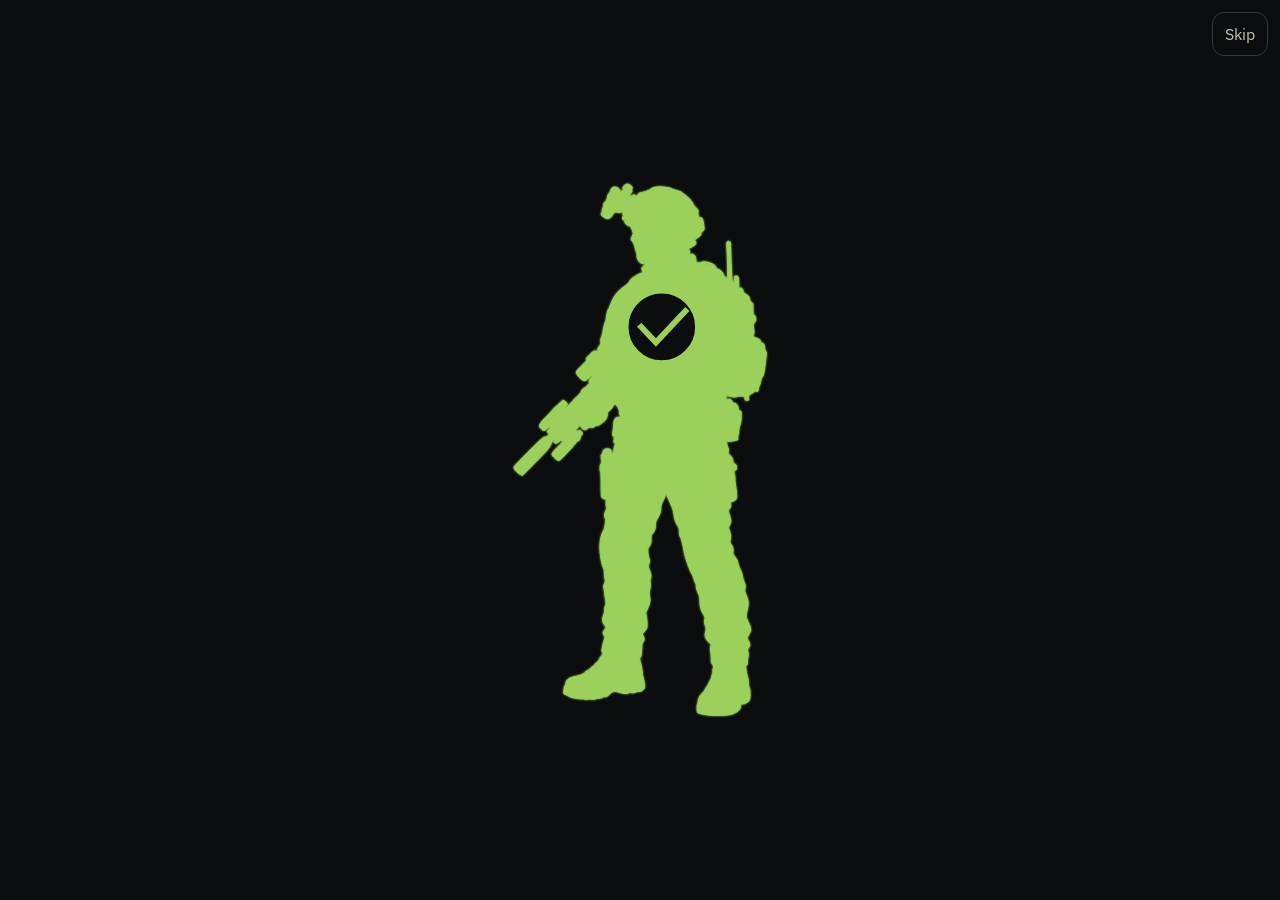
==== index.html @ 4399df17 "Remove AvantLink verification script" ====
<!doctype html>
<html lang="en">
  <head>
    <meta charset="UTF-8" />
    <meta name="viewport" content="width=device-width, initial-scale=1.0" />
    <meta name="theme-color" content="#171A1C" />
    <script>
      (function () {
        var theme = 'dark';
        try {
          var saved = localStorage.getItem('kitcheck-theme');
          if (saved === 'light' || saved === 'dark' || saved === 'system') theme = saved;
        } catch (e) {}
        var resolved = theme === 'system'
          ? (window.matchMedia('(prefers-color-scheme: light)').matches ? 'light' : 'dark')
          : theme;
        document.documentElement.dataset.theme = theme;
        document.documentElement.dataset.resolved = resolved;
        var meta = document.querySelector('meta[name="theme-color"]');
        if (meta) meta.setAttribute('content', resolved === 'light' ? '#F4F2EE' : '#171A1C');
      })();
    </script>
    <meta name="description" content="Build a real-life loadout and see what you own versus what you still need." />
    <link rel="manifest" href="./manifest.webmanifest" />
    <link rel="icon" href="./icons/icon-192.png" type="image/png" />
    <title>KitCheck Tactical</title>
    <script type="module" crossorigin src="./assets/index-BeKlOGf5.js"></script>
    <link rel="modulepreload" crossorigin href="./assets/rolldown-runtime-4tVxZq34.js">
    <link rel="modulepreload" crossorigin href="./assets/catalog-CQeKCEIz.js">
    <link rel="stylesheet" crossorigin href="./assets/index-BgZsZFSg.css">
  <script id="vite-plugin-pwa:inline-sw">if('serviceWorker' in navigator) {window.addEventListener('load', () => {navigator.serviceWorker.register('./sw.js', { scope: './' })})}</script>
  </head>
  <body>
    <div id="app"></div>
  </body>
</html>
---- assets/index-BgZsZFSg.css ----
@font-face{font-family:IBM Plex Sans;font-style:normal;font-display:swap;font-weight:400;src:url(./ibm-plex-sans-cyrillic-ext-400-normal-g30qAdWV.woff2)format("woff2"),url(./ibm-plex-sans-cyrillic-ext-400-normal-Dsrv2Tcn.woff)format("woff");unicode-range:U+460-52F,U+1C80-1C8A,U+20B4,U+2DE0-2DFF,U+A640-A69F,U+FE2E-FE2F}@font-face{font-family:IBM Plex Sans;font-style:normal;font-display:swap;font-weight:400;src:url(./ibm-plex-sans-cyrillic-400-normal-DZqxrq2p.woff2)format("woff2"),url(./ibm-plex-sans-cyrillic-400-normal-BTotfTJu.woff)format("woff");unicode-range:U+301,U+400-45F,U+490-491,U+4B0-4B1,U+2116}@font-face{font-family:IBM Plex Sans;font-style:normal;font-display:swap;font-weight:400;src:url(./ibm-plex-sans-greek-400-normal-_efipK4i.woff2)format("woff2"),url(./ibm-plex-sans-greek-400-normal-D9ESIMu3.woff)format("woff");unicode-range:U+370-377,U+37A-37F,U+384-38A,U+38C,U+38E-3A1,U+3A3-3FF}@font-face{font-family:IBM Plex Sans;font-style:normal;font-display:swap;font-weight:400;src:url(./ibm-plex-sans-vietnamese-400-normal-DG4YqDda.woff2)format("woff2"),url(./ibm-plex-sans-vietnamese-400-normal-fK1oJ5dG.woff)format("woff");unicode-range:U+102-103,U+110-111,U+128-129,U+168-169,U+1A0-1A1,U+1AF-1B0,U+300-301,U+303-304,U+308-309,U+323,U+329,U+1EA0-1EF9,U+20AB}@font-face{font-family:IBM Plex Sans;font-style:normal;font-display:swap;font-weight:400;src:url(./ibm-plex-sans-latin-ext-400-normal-C5H60-Va.woff2)format("woff2"),url(./ibm-plex-sans-latin-ext-400-normal-RBey6euL.woff)format("woff");unicode-range:U+100-2BA,U+2BD-2C5,U+2C7-2CC,U+2CE-2D7,U+2DD-2FF,U+304,U+308,U+329,U+1D00-1DBF,U+1E00-1E9F,U+1EF2-1EFF,U+2020,U+20A0-20AB,U+20AD-20C0,U+2113,U+2C60-2C7F,U+A720-A7FF}@font-face{font-family:IBM Plex Sans;font-style:normal;font-display:swap;font-weight:400;src:url(./ibm-plex-sans-latin-400-normal-CDDApCn2.woff2)format("woff2"),url(./ibm-plex-sans-latin-400-normal-CYLoc0-x.woff)format("woff");unicode-range:U+??,U+131,U+152-153,U+2BB-2BC,U+2C6,U+2DA,U+2DC,U+304,U+308,U+329,U+2000-206F,U+20AC,U+2122,U+2191,U+2193,U+2212,U+2215,U+FEFF,U+FFFD}@font-face{font-family:IBM Plex Sans;font-style:normal;font-display:swap;font-weight:600;src:url(./ibm-plex-sans-cyrillic-ext-600-normal-DUMzJB7m.woff2)format("woff2"),url(./ibm-plex-sans-cyrillic-ext-600-normal-Bz0x94Yp.woff)format("woff");unicode-range:U+460-52F,U+1C80-1C8A,U+20B4,U+2DE0-2DFF,U+A640-A69F,U+FE2E-FE2F}@font-face{font-family:IBM Plex Sans;font-style:normal;font-display:swap;font-weight:600;src:url(./ibm-plex-sans-cyrillic-600-normal-71GNu3SW.woff2)format("woff2"),url(./ibm-plex-sans-cyrillic-600-normal-BGq0mW3O.woff)format("woff");unicode-range:U+301,U+400-45F,U+490-491,U+4B0-4B1,U+2116}@font-face{font-family:IBM Plex Sans;font-style:normal;font-display:swap;font-weight:600;src:url(./ibm-plex-sans-greek-600-normal-DzTrcv_p.woff2)format("woff2"),url(./ibm-plex-sans-greek-600-normal-D-CqTdkO.woff)format("woff");unicode-range:U+370-377,U+37A-37F,U+384-38A,U+38C,U+38E-3A1,U+3A3-3FF}@font-face{font-family:IBM Plex Sans;font-style:normal;font-display:swap;font-weight:600;src:url(./ibm-plex-sans-vietnamese-600-normal-DpPYBSTl.woff2)format("woff2"),url(./ibm-plex-sans-vietnamese-600-normal-DgdngZtN.woff)format("woff");unicode-range:U+102-103,U+110-111,U+128-129,U+168-169,U+1A0-1A1,U+1AF-1B0,U+300-301,U+303-304,U+308-309,U+323,U+329,U+1EA0-1EF9,U+20AB}@font-face{font-family:IBM Plex Sans;font-style:normal;font-display:swap;font-weight:600;src:url(./ibm-plex-sans-latin-ext-600-normal-DOrvGEcy.woff2)format("woff2"),url(./ibm-plex-sans-latin-ext-600-normal-DIrixKbi.woff)format("woff");unicode-range:U+100-2BA,U+2BD-2C5,U+2C7-2CC,U+2CE-2D7,U+2DD-2FF,U+304,U+308,U+329,U+1D00-1DBF,U+1E00-1E9F,U+1EF2-1EFF,U+2020,U+20A0-20AB,U+20AD-20C0,U+2113,U+2C60-2C7F,U+A720-A7FF}@font-face{font-family:IBM Plex Sans;font-style:normal;font-display:swap;font-weight:600;src:url(./ibm-plex-sans-latin-600-normal-CuJfVYMP.woff2)format("woff2"),url(./ibm-plex-sans-latin-600-normal-Cu4Hd6ag.woff)format("woff");unicode-range:U+??,U+131,U+152-153,U+2BB-2BC,U+2C6,U+2DA,U+2DC,U+304,U+308,U+329,U+2000-206F,U+20AC,U+2122,U+2191,U+2193,U+2212,U+2215,U+FEFF,U+FFFD}@font-face{font-family:Barlow Condensed;font-style:normal;font-display:swap;font-weight:500;src:url(./barlow-condensed-vietnamese-500-normal-DjeaNLFD.woff2)format("woff2"),url(./barlow-condensed-vietnamese-500-normal-CsrJDWc5.woff)format("woff");unicode-range:U+102-103,U+110-111,U+128-129,U+168-169,U+1A0-1A1,U+1AF-1B0,U+300-301,U+303-304,U+308-309,U+323,U+329,U+1EA0-1EF9,U+20AB}@font-face{font-family:Barlow Condensed;font-style:normal;font-display:swap;font-weight:500;src:url(./barlow-condensed-latin-ext-500-normal-yA5ONLQ9.woff2)format("woff2"),url(./barlow-condensed-latin-ext-500-normal-B1RE8WP7.woff)format("woff");unicode-range:U+100-2BA,U+2BD-2C5,U+2C7-2CC,U+2CE-2D7,U+2DD-2FF,U+304,U+308,U+329,U+1D00-1DBF,U+1E00-1E9F,U+1EF2-1EFF,U+2020,U+20A0-20AB,U+20AD-20C0,U+2113,U+2C60-2C7F,U+A720-A7FF}@font-face{font-family:Barlow Condensed;font-style:normal;font-display:swap;font-weight:500;src:url(./barlow-condensed-latin-500-normal-BgYH2mbd.woff2)format("woff2"),url(./barlow-condensed-latin-500-normal-HIEiP5Ov.woff)format("woff");unicode-range:U+??,U+131,U+152-153,U+2BB-2BC,U+2C6,U+2DA,U+2DC,U+304,U+308,U+329,U+2000-206F,U+20AC,U+2122,U+2191,U+2193,U+2212,U+2215,U+FEFF,U+FFFD}@font-face{font-family:Barlow Condensed;font-style:normal;font-display:swap;font-weight:600;src:url(./barlow-condensed-vietnamese-600-normal-A5AYRdjN.woff2)format("woff2"),url(./barlow-condensed-vietnamese-600-normal-CNlPk46_.woff)format("woff");unicode-range:U+102-103,U+110-111,U+128-129,U+168-169,U+1A0-1A1,U+1AF-1B0,U+300-301,U+303-304,U+308-309,U+323,U+329,U+1EA0-1EF9,U+20AB}@font-face{font-family:Barlow Condensed;font-style:normal;font-display:swap;font-weight:600;src:url(./barlow-condensed-latin-ext-600-normal-18ESti3H.woff2)format("woff2"),url(./barlow-condensed-latin-ext-600-normal-Clv9cIcR.woff)format("woff");unicode-range:U+100-2BA,U+2BD-2C5,U+2C7-2CC,U+2CE-2D7,U+2DD-2FF,U+304,U+308,U+329,U+1D00-1DBF,U+1E00-1E9F,U+1EF2-1EFF,U+2020,U+20A0-20AB,U+20AD-20C0,U+2113,U+2C60-2C7F,U+A720-A7FF}@font-face{font-family:Barlow Condensed;font-style:normal;font-display:swap;font-weight:600;src:url(./barlow-condensed-latin-600-normal-DepVgxBB.woff2)format("woff2"),url(./barlow-condensed-latin-600-normal-BFJEwTuo.woff)format("woff");unicode-range:U+??,U+131,U+152-153,U+2BB-2BC,U+2C6,U+2DA,U+2DC,U+304,U+308,U+329,U+2000-206F,U+20AC,U+2122,U+2191,U+2193,U+2212,U+2215,U+FEFF,U+FFFD}@font-face{font-family:Barlow Condensed;font-style:normal;font-display:swap;font-weight:700;src:url(./barlow-condensed-vietnamese-700-normal-DYeBwlKR.woff2)format("woff2"),url(./barlow-condensed-vietnamese-700-normal-DhIzd8Tb.woff)format("woff");unicode-range:U+102-103,U+110-111,U+128-129,U+168-169,U+1A0-1A1,U+1AF-1B0,U+300-301,U+303-304,U+308-309,U+323,U+329,U+1EA0-1EF9,U+20AB}@font-face{font-family:Barlow Condensed;font-style:normal;font-display:swap;font-weight:700;src:url(./barlow-condensed-latin-ext-700-normal-CwuXbfVR.woff2)format("woff2"),url(./barlow-condensed-latin-ext-700-normal-BIHFfxf0.woff)format("woff");unicode-range:U+100-2BA,U+2BD-2C5,U+2C7-2CC,U+2CE-2D7,U+2DD-2FF,U+304,U+308,U+329,U+1D00-1DBF,U+1E00-1E9F,U+1EF2-1EFF,U+2020,U+20A0-20AB,U+20AD-20C0,U+2113,U+2C60-2C7F,U+A720-A7FF}@font-face{font-family:Barlow Condensed;font-style:normal;font-display:swap;font-weight:700;src:url(./barlow-condensed-latin-700-normal-v1xN8_Wq.woff2)format("woff2"),url(./barlow-condensed-latin-700-normal-Dmwat-ge.woff)format("woff");unicode-range:U+??,U+131,U+152-153,U+2BB-2BC,U+2C6,U+2DA,U+2DC,U+304,U+308,U+329,U+2000-206F,U+20AC,U+2122,U+2191,U+2193,U+2212,U+2215,U+FEFF,U+FFFD}:root,:root[data-theme=dark]{--lightningcss-light: ;--lightningcss-dark:initial;color-scheme:dark;--bg:#171a1c;--panel:#23282b;--line:#343a3e;--text:#f3f0e8;--muted:#c4bfb6;--orange:#ff5a1f;--coyote:#c4a27a;--coyote-fill:#3a3026;--fit:#3cb85a;--fit-fill:#1c3324;--maybe:#e3a008;--no:#ff6b5e;--figure:#a8afa9;--figure-deep:#6e7772;--figure-edge:#e4e7e3;--sil:#3a4146;--sil-rim:#c5cdc8;--zone-line:#e4e8e4;--photo:#2c3134;--shadow:none;--accent:var(--orange);font-family:IBM Plex Sans,sans-serif}:root[data-theme=light]{--lightningcss-light:initial;--lightningcss-dark: ;color-scheme:light;--bg:#f4f2ee;--panel:#fff;--line:#e4e1db;--text:#1f2420;--muted:#6b6e6a;--orange:#ff5a1f;--coyote:#8d6b44;--coyote-fill:#f6efe6;--fit:#146c2e;--fit-fill:#e7f6eb;--maybe:#e3a008;--no:#d6453a;--figure:#5e6661;--figure-deep:#3c4440;--figure-edge:#242824;--sil:#1b2024;--sil-rim:#1b2024;--zone-line:#e7ebe6;--photo:#e7e4de;--shadow:0 1px 2px #1f24200f, 0 8px 24px #1f24200f;--accent:var(--orange)}@media (prefers-color-scheme:light){:root[data-theme=system]{--lightningcss-light:initial;--lightningcss-dark: ;color-scheme:light;--bg:#f4f2ee;--panel:#fff;--line:#e4e1db;--text:#1f2420;--muted:#6b6e6a;--orange:#ff5a1f;--coyote:#8d6b44;--coyote-fill:#f6efe6;--fit:#146c2e;--fit-fill:#e7f6eb;--maybe:#e3a008;--no:#d6453a;--figure:#5e6661;--figure-deep:#3c4440;--figure-edge:#242824;--sil:#1b2024;--sil-rim:#1b2024;--zone-line:#e7ebe6;--photo:#e7e4de;--shadow:0 1px 2px #1f24200f, 0 8px 24px #1f24200f;--accent:var(--orange)}}*{box-sizing:border-box}html{scroll-padding-bottom:16px}body{background:var(--bg);color:var(--text);margin:0}.shell{flex-direction:column;width:100%;max-width:960px;min-height:100dvh;margin:0 auto;padding:12px 12px 0;display:flex;overflow-x:clip}.top{flex-wrap:wrap;justify-content:space-between;align-items:flex-start;gap:8px 12px;margin-bottom:12px;display:flex}.top h1{letter-spacing:0;margin:0;font-size:1.25rem;font-weight:600}.top h1.wordmark{min-width:0;max-width:100%;color:var(--text);letter-spacing:.06em;white-space:nowrap;align-items:center;gap:.08em;margin:0;font-family:Barlow Condensed,Arial Narrow,Impact,sans-serif;font-size:clamp(1.15rem,4.8vw,1.85rem);font-weight:700;line-height:1;display:flex}.wordmark-stamp{width:.95em;height:.95em;color:var(--fit);flex:none}.wordmark-words{white-space:nowrap}.wordmark-cut{background:0 0;-webkit-mask-image:linear-gradient(#000 0 46%,#0000 46% 54%,#000 54% 100%);mask-image:linear-gradient(#000 0 46%,#0000 46% 54%,#000 54% 100%)}.wordmark-accent{color:var(--fit)}.top-actions button{min-width:44px;min-height:44px}.form,.fields,.data-actions{flex-direction:column;gap:12px;min-width:0;max-width:100%;display:flex}.form{max-width:32rem}.lede,.hint{color:var(--muted);margin:0;font-size:.9rem}.fields label,.import-block label{flex-direction:column;gap:4px;font-size:.9rem;display:flex}.fields fieldset label{flex-direction:row;align-items:center;gap:8px}.fields>label:has(input[type=checkbox]){flex-direction:row;align-items:center;gap:8px}fieldset{border:1px solid var(--line);flex-direction:column;gap:8px;margin:0;display:flex}input,select,button{font:inherit;color:inherit}input[type=text],input:not([type]),select{background:var(--panel);border:1px solid var(--line);border-radius:12px;width:100%;max-width:100%;padding:8px;display:block}button{background:var(--panel);border:1px solid var(--line);box-shadow:var(--shadow);cursor:pointer;border-radius:12px;padding:10px 12px}button[type=submit]{background:var(--orange);border-color:var(--orange);color:#1f2420;font-weight:600}.gun-links{flex-direction:column;gap:8px;display:flex}a{color:var(--text);-webkit-text-decoration-color:var(--orange);text-decoration-color:var(--orange);text-underline-offset:3px}.gun-links a{color:var(--text)}main{flex:1}.grid{flex-direction:column;gap:8px;display:flex}.slot-row{gap:8px;display:grid}.cols-2{grid-template-columns:1.7fr 1fr}.cols-3,.cols-4{grid-template-columns:repeat(var(--cols,3), minmax(0, 1fr))}.cols-3{--cols:3}.cols-4{--cols:2}.slot{background:var(--panel);border:1px solid var(--line);min-height:76px;box-shadow:var(--shadow);border-radius:12px;align-items:flex-start;padding:6px 18px 8px 6px;display:flex;position:relative}.slot-label,.totals-label,.tag,.chip{letter-spacing:.04em;text-transform:uppercase;font-family:Barlow Condensed,sans-serif;font-weight:600}.slot-label{min-width:0;color:var(--muted);align-items:center;gap:4px;font-size:.72rem;line-height:1.1;display:flex}.slot-mark{flex:none;width:24px;height:24px;display:inline-grid;position:relative}.slot-icon{color:#9aa3ad;width:24px;height:24px}.slot-icon path{fill:currentColor;stroke:none}.slot-mark-filled .slot-icon,.slot-mark-selected .slot-icon,.slot[data-filled="1"] .slot-icon{color:var(--orange);filter:drop-shadow(0 0 4px color-mix(in srgb, var(--orange) 75%, transparent))}.slot-check{background:var(--orange);width:10px;height:10px;box-shadow:0 0 4px color-mix(in srgb, var(--orange) 80%, transparent);border-radius:50%;position:absolute;bottom:-3px;right:-3px}.slot-check:after{content:"";border:1.5px solid #171a1c;border-width:0 1.5px 1.5px 0;width:2px;height:5px;position:absolute;top:1px;left:3px;transform:rotate(45deg)}.chevron{border-right:2px solid var(--muted);border-bottom:2px solid var(--muted);width:7px;height:7px;position:absolute;bottom:8px;right:8px;transform:rotate(-45deg)}.stash-toggle{align-self:flex-start;min-height:44px}.stash-head{justify-content:space-between;align-items:center;gap:8px;display:flex}.stash-close{min-height:44px}.totals{padding:12px 4px calc(16px + env(safe-area-inset-bottom,0px));border-top:1px solid var(--line);background:var(--bg);grid-template-columns:repeat(3,minmax(0,1fr));gap:8px;margin:12px 0 0;display:grid;position:static}.totals p{flex-direction:column;align-items:center;gap:4px;margin:0;display:flex}.totals-label{letter-spacing:.08em;text-transform:uppercase;color:var(--muted);font-size:.68rem}.totals-note{overflow-wrap:anywhere;text-align:center;max-width:100%;color:var(--muted);font-size:.62rem;line-height:1.15;display:block}.totals-value{font-size:1rem}.top-actions{flex-wrap:wrap;gap:6px;margin-left:auto;display:flex}.top-actions button{min-width:44px;min-height:44px;padding:6px 8px}@media (width<=480px){.top h1.wordmark{flex:1 0 100%;font-size:1.35rem}}.loadout-name{margin:0 0 8px}.builder{flex-direction:column;gap:8px;min-width:0;padding-bottom:8px;display:flex}.board{flex-direction:column;gap:8px;min-width:0;display:flex;position:relative}.ring{grid-template-columns:minmax(72px,22%) minmax(0,1fr) minmax(72px,22%);align-items:stretch;gap:4px;min-width:0;display:grid;position:relative}.col{flex-direction:column;gap:4px;min-width:0;display:flex}.figure{color:var(--sil);min-width:0;min-height:0;position:relative;overflow:visible}.figure-bg{z-index:0;pointer-events:none;border-radius:12px;width:100%;height:100%;position:absolute;inset:0}.mannequin{z-index:1;width:auto;max-width:92%;height:96%;position:absolute;top:2%;left:50%;transform:translate(-50%)}.bg-choices{border:0;flex-wrap:wrap;gap:8px;margin:0 0 16px;padding:0;display:flex}.bg-choices legend{width:100%;margin-bottom:8px}.bg-choices label{border:1px solid var(--line);background:var(--panel);border-radius:10px;align-items:center;gap:6px;min-height:44px;padding:8px 12px;display:inline-flex}.leaders{pointer-events:none;width:100%;height:100%;position:absolute;inset:0;overflow:visible}.leader{fill:none;stroke:var(--muted);stroke-width:1.25px;stroke-linejoin:round;stroke-linecap:round;opacity:.55}.leader.on{stroke:var(--orange);opacity:.95}.kit-man{fill:var(--sil)}.kit-man,:root[data-theme=dark] .kit-man,:root:not([data-theme]) .kit-man{filter:drop-shadow(0 0 2px #9bd15a)}.kit-man path{stroke:#9bd15a;stroke-width:1px;stroke-linejoin:round;vector-effect:non-scaling-stroke}@media (prefers-color-scheme:dark){:root[data-theme=system] .kit-man{filter:drop-shadow(0 0 2px #9bd15a)}}@media (prefers-reduced-motion:reduce){.kit-man,.splash-outline,.splash-fill{animation:none}}.zone-hit{fill:#0000;stroke:none;cursor:pointer}.zone-paint{filter:drop-shadow(0 0 8px var(--orange));pointer-events:none}.zone-fill{stroke:none}.zone-fill.lit{fill:color-mix(in srgb, var(--orange) 55%, transparent)}.zone-fill.hot{fill:color-mix(in srgb, var(--orange) 82%, transparent)}.zone-anchor{fill:#0000;stroke:none;pointer-events:none}.zone-badge{fill:var(--zone-line);stroke:none;pointer-events:none}.zone-badge path{fill:none;stroke:var(--bg);stroke-linecap:round}.zone[data-filled="1"] .zone-badge{display:none}.kit-detail{z-index:40;background:var(--panel);width:min(360px,100% - 24px);max-height:min(70dvh,640px);color:var(--text);border:1px solid var(--line);box-shadow:var(--shadow);border-radius:12px;flex-direction:column;gap:12px;padding:16px;display:flex;position:fixed;top:18%;left:50%;overflow:auto;transform:translate(-50%)}.kit-detail h2{margin:0;font-size:1.05rem}.kit-detail .product-photo,.kit-detail .slot-mark{width:120px;height:120px}.kit-detail .slot-icon{width:100%;height:100%}.remove-slot,.confirm-remove button,.undo-toast button{min-width:44px;min-height:44px}.remove-slot{flex-direction:column;justify-content:center;align-items:center;gap:2px;max-width:100%;padding:2px 6px;font-size:.72rem;line-height:1;display:inline-flex}.remove-icon{flex:none;width:16px;height:16px}.confirm-remove,.undo-toast{z-index:40;background:var(--panel);color:var(--text);border:1px solid var(--line);box-shadow:var(--shadow);border-radius:12px;position:fixed}.confirm-remove{flex-direction:column;gap:12px;width:min(360px,100% - 24px);padding:16px;display:flex;top:30%;left:50%;transform:translate(-50%)}.confirm-remove div{gap:8px;display:flex}.undo-toast{left:50%;bottom:calc(6.5rem + env(safe-area-inset-bottom,0px));align-items:center;gap:12px;max-width:calc(100% - 24px);padding:8px 12px;display:flex;transform:translate(-50%)}.strip{gap:6px;min-width:0;padding-bottom:2px;display:flex;overflow-x:auto}.board .slot{width:auto;min-width:72px;min-height:72px;padding:4px;scroll-margin-bottom:16px}.strip .slot{flex:0 0 72px}.board .slot-hit{gap:2px;width:100%;min-width:44px;min-height:44px;padding:2px 4px}.sr-only{clip:rect(0, 0, 0, 0);white-space:nowrap;border:0;width:1px;height:1px;margin:-1px;padding:0;position:absolute;overflow:hidden}.board .slot-label{white-space:normal;overflow-wrap:anywhere;letter-spacing:.02em;width:100%;max-width:100%;line-height:1.05;display:block;overflow:hidden}.board .slot-item{-webkit-line-clamp:2;white-space:normal;overflow-wrap:anywhere;-webkit-box-orient:vertical;width:100%;max-width:100%;max-height:2.3em;line-height:1.15;display:-webkit-box;overflow:hidden}.photo-tile{aspect-ratio:1;background:var(--photo);border-radius:8px;place-items:center;width:100%;max-height:72px;display:grid;overflow:hidden}.board .photo-tile{width:min(100%,112px);max-height:112px;margin-inline:auto;position:relative}.board .photo-tile .illustration{position:static}.board .photo-tile .illustration-label{z-index:1;pointer-events:none;position:absolute;bottom:0;left:0;right:0}.photo-tile .product-photo,.pick-thumb .product-photo,.summary-thumb .product-photo,.item-photo .product-photo{object-fit:contain;background:var(--photo);width:100%;height:100%}.photo-fallback>.product-photo{background:0 0}.photo-fallback>.product-photo:not(.is-ready){opacity:0}.photo-fallback>.product-photo.is-ready{z-index:1;position:relative}.pick-thumb .product-photo,.summary-thumb .product-photo{width:48px;height:48px}.item-photo{aspect-ratio:1;object-fit:contain;background:var(--photo);border-radius:12px;width:min(100%,320px);height:auto;display:block}.summary-slots{flex-direction:column;gap:8px;margin:0;padding:0;list-style:none;display:flex}.summary-slots li{grid-template-columns:40px minmax(0,1fr);align-items:center;gap:8px;min-width:0;display:grid}.summary-slots li span:last-child{-webkit-line-clamp:2;-webkit-box-orient:vertical;min-width:0;display:-webkit-box;overflow:hidden}.pick-thumb .slot-mark,.summary-slots .slot-mark,.cart-store .slot-mark,.compare-icons .slot-mark,.compare-missing .slot-mark,.kit-check .slot-mark{width:40px;height:40px}.board .slot-mark{width:clamp(72px,88%,96px);height:clamp(72px,88%,96px)}.slot-art{object-fit:contain;border-radius:10px;width:100%;height:100%;display:block}.slot-mark-empty .slot-art,.slot[data-filled="0"] .slot-art{opacity:.45;filter:saturate(.35)}.slot-mark-filled .slot-art,.slot-mark-selected .slot-art,.slot[data-filled="1"] .slot-art{opacity:1;filter:saturate(1) drop-shadow(0 0 6px color-mix(in srgb, var(--orange) 70%, transparent))}.board .slot-icon{width:100%;height:100%}.board .slot-check{width:16px;height:16px;bottom:-2px;right:-2px}.board .slot-check:after{border-width:0 2px 2px 0;width:3px;height:7px;top:2px;left:5px}.board .badge{position:absolute;top:2px;right:2px}.slot-item{-webkit-line-clamp:2;white-space:normal;overflow-wrap:anywhere;-webkit-box-orient:vertical;max-height:2.3em;line-height:1.15;display:-webkit-box;overflow:hidden}.pick-row{grid-template-columns:48px minmax(0,1fr);grid-template-areas:"thumb copy""actions actions";align-items:start;gap:4px 8px;height:220px;display:grid;overflow:hidden}.pick-thumb{background:var(--photo);border-radius:8px;grid-area:thumb;place-items:center;width:48px;height:48px;display:grid;overflow:hidden}.kit-check li label,.compare-missing li{align-items:center;gap:8px;display:flex}.kit-check li label{flex-wrap:wrap}.kit-check .fit-warn{flex-basis:100%}.due-soon li{flex-wrap:wrap;align-items:center;gap:8px;display:flex}.tour-dim{z-index:70;pointer-events:auto;position:fixed;inset:0}.tour-card{z-index:71;background:var(--panel);width:min(360px,100vw - 24px);color:var(--text);border:1px solid var(--line);box-shadow:var(--shadow);border-radius:12px;flex-direction:column;gap:12px;padding:16px;display:flex;position:fixed}.tour-line,.tour-actions button,.tour-forget,.tour-settings button{min-width:44px;min-height:44px}.tour-line{text-align:left;width:100%;font-size:1.05rem;line-height:1.35;display:block}.tour-caret{vertical-align:text-bottom;background:currentColor;width:2px;height:1em;margin-left:2px;animation:1s step-end infinite tour-blink;display:inline-block}.tour-actions,.tour-settings{flex-wrap:wrap;align-items:center;gap:8px;display:flex}.tour-forget{align-items:center;gap:8px;display:flex}@keyframes tour-blink{0%,45%{opacity:1}50%,to{opacity:0}}@media (prefers-reduced-motion:reduce){.tour-caret{animation:none;display:none}}.compare-icons,.compare-missing{flex-wrap:wrap;gap:6px;margin:6px 0;padding:0;list-style:none;display:flex}.photo-fallback{place-items:center;width:100%;height:100%;display:grid;position:relative}.photo-fallback>.slot-mark,.photo-fallback>.product-photo{grid-area:1/1}.photo-fallback .slot-check{z-index:2;bottom:4px;right:4px}.pick-main{grid-area:copy;min-width:0}.pick-actions{flex-wrap:wrap;grid-area:actions;gap:4px;min-width:0;display:flex}.pick-name{-webkit-line-clamp:2;white-space:normal;overflow-wrap:anywhere;-webkit-box-orient:vertical;max-height:2.3em;line-height:1.15;display:-webkit-box;overflow:hidden}.pick-meta{-webkit-line-clamp:3;white-space:normal;overflow-wrap:anywhere;color:var(--muted);-webkit-box-orient:vertical;font-size:.72rem;line-height:1.25;display:-webkit-box;overflow:hidden}.figure{color:var(--figure)}.figure svg.mannequin{width:auto;max-width:92%;height:96%}.board .slot{overflow:hidden}.board .edit-build{text-overflow:ellipsis;white-space:nowrap;width:100%;min-height:44px;overflow:hidden}.stash{display:none}.stash.open{z-index:20;background:var(--panel);border-top:1px solid var(--line);flex-direction:column;gap:8px;max-height:55dvh;padding:12px;display:flex;position:fixed;bottom:0;left:0;right:0;overflow:auto}.builder .slot-row{grid-template-columns:1fr 1fr}.builder .slot{flex-direction:column;min-height:52px}.slot-hit{text-align:left;background:0 0;border:0;flex-direction:column;align-items:flex-start;gap:2px;width:100%;padding:0;display:flex;position:static}.slot-item{font-size:.72rem;line-height:1.2}.subs{flex-wrap:wrap;gap:4px;display:flex}.subs button{padding:2px 4px;font-size:.62rem;line-height:1.1}.edit-build{margin-top:4px;padding:2px 4px;font-size:.62rem}.badge-fit,.badge-unsure,.badge-nofit{font-size:1.2rem;font-weight:700;line-height:1}.badge-fit{color:var(--fit)}.badge-unsure{color:var(--maybe)}.badge-nofit{color:var(--no)}.fit-warn{color:var(--maybe);margin:0;font-size:.75rem;line-height:1.3;display:block}.packing li,.packing label{flex-wrap:wrap;align-items:center;gap:8px;display:flex}.packing select,.packing button,.due-soon button,.date-btn,.kit-detail input,.kit-detail select,.kit-detail button{min-width:44px;min-height:44px}.due-badge{background:var(--maybe);color:#1f2420;border-radius:999px;margin-left:6px;padding:2px 6px;font-size:.75rem;display:inline-block}.picker,.edit-build-panel,.loadouts{z-index:30;background:var(--bg);border-top:1px solid var(--line);flex-direction:column;gap:8px;max-height:72dvh;padding:12px;display:flex;position:fixed;bottom:0;left:0;right:0;overflow:auto}.picker-head,.loadouts li{justify-content:space-between;align-items:center;gap:8px;display:flex}.picker-head h2,.stash h2{margin:0;font-size:1rem}.picker select,.picker input,.picker button,.loadouts input,.fields input,.fields select{min-height:44px}.tier-row{flex-wrap:wrap;gap:8px;display:flex}.tier-row button{text-align:left;flex-direction:column;align-items:flex-start;min-width:44px;min-height:44px;display:flex}.vlist{height:320px;position:relative;overflow:auto}.pick-row{box-sizing:border-box;grid-template-columns:48px minmax(0,1fr);grid-template-areas:"thumb copy""actions actions";align-items:start;gap:4px 8px;height:220px;display:grid;position:absolute;left:0;right:0;overflow:hidden}.build-grid .slot{flex-direction:column;width:100%;min-height:72px}.build-grid{grid-template-columns:1fr 1fr;gap:8px;display:grid}.chips{flex-wrap:wrap;gap:8px;display:flex}.chip{box-shadow:none;background:0 0;border:0;border-bottom:2px solid #0000;border-radius:0;padding:6px 2px}.chip[aria-pressed=true]{border-bottom-color:var(--orange);color:var(--text)}.tag{border-radius:999px;align-items:center;padding:2px 8px;font-size:.75rem;display:inline-flex}.tag-owned{background:var(--fit-fill);color:var(--text);border:1px solid var(--fit)}.tag-issued{background:var(--coyote-fill);color:var(--text);border:1px solid var(--coyote)}.stash-grid{grid-template-columns:1fr 1fr;gap:8px;margin-top:12px;display:grid}.stash-card{background:var(--panel);border:1px solid var(--line);min-height:88px;box-shadow:var(--shadow);border-radius:12px;flex-direction:column;align-items:flex-start;gap:6px;padding:8px;display:flex}.suggest ul{flex-direction:column;gap:8px;margin:0;padding:0;list-style:none;display:flex}.suggest li{justify-content:space-between;align-items:center;gap:8px;min-width:0;display:flex}.suggest li span{overflow-wrap:anywhere;min-width:0}.pick-main{width:100%;min-width:0;max-height:100%;box-shadow:none;text-align:left;background:0 0;border:0;flex-direction:column;grid-area:copy;align-items:stretch;padding:0;display:flex;overflow:hidden}.own-btn{align-self:center;padding:4px 6px;font-size:.68rem}.manual-form{padding-bottom:16px}.manual-form .save-bar{background:var(--bg);border-top:1px solid var(--line);margin-top:12px;padding-top:12px}.manual-form .save-bar button{width:100%}.short-list{height:220px}.short-list .pick-row{-webkit-line-clamp:2;white-space:normal;overflow-wrap:anywhere;-webkit-box-orient:vertical;height:64px;padding:6px 8px;line-height:1.2;display:-webkit-box;overflow:hidden}.price-list{flex-direction:column;gap:8px;margin:12px 0 0;padding:0;list-style:none;display:flex}.price-list li,.buy-links{flex-wrap:wrap;align-items:center;gap:8px;display:flex}.summary section{margin-top:16px}.warn{border:1px solid var(--maybe);background:color-mix(in srgb, var(--maybe) 16%, var(--panel));color:var(--text);border-radius:12px;align-items:center;gap:8px;margin:0;padding:10px 12px;font-weight:600;display:flex}.warn .alert-icon{width:24px;height:24px;color:var(--maybe)}.loadout-name{flex-wrap:wrap;align-items:center;gap:16px;display:flex}.loadout-name span{min-width:0}.loadout-name button{margin-left:8px}.loadouts label,.loadouts li{flex-wrap:wrap;align-items:center;gap:8px;display:flex}.loadouts input,.loadouts button{min-width:44px;min-height:44px}.share-view{flex-direction:column;align-items:stretch;gap:8px;display:flex}.share-card{border:1px solid var(--line);width:min(100%,360px);height:auto;display:block}.stash ul,.loadouts ul{flex-direction:column;gap:8px;margin:0;padding:0;list-style:none;display:flex}@media (width>=1024px){.shell{max-width:1180px}.ring{grid-template-columns:minmax(0,1fr) minmax(0,40%) minmax(0,1fr);gap:12px}.remove-slot{flex-direction:row;gap:4px;font-size:.8rem}.slot-primary{min-height:120px}.strip{overflow:visible}.strip .slot{flex:1 1 0;min-width:0}.stash-toggle{display:none}.stash,.stash.open{z-index:auto;background:0 0;border-top:0;flex-direction:column;gap:8px;max-height:none;padding:0;display:flex;position:static;overflow:visible}.stash-close{display:none}.pick-row{grid-template-columns:48px minmax(0,1fr) minmax(0,180px);grid-template-areas:"thumb copy actions"}.stash-grid{grid-template-columns:repeat(3,minmax(0,1fr))}.builder .slot{min-height:72px}.picker,.edit-build-panel,.loadouts{border:1px solid var(--line);width:min(420px,36vw);max-height:none;inset:72px 16px 16px auto}.cols-4{--cols:4}.shell{padding:24px 24px 0}.top h1{font-size:1.6rem}.top h1.wordmark{flex:none;font-size:1.85rem}.loadout-name{gap:24px}.slot{min-height:72px;padding:8px 10px}.board .slot{min-height:72px;padding:4px 6px}.slot-label,.totals-label{font-size:.75rem}}.slot-actions{flex-wrap:wrap;gap:4px;width:100%;min-width:0;display:flex}.light-launch,.light-launch,.mod-launch,.slot-actions .edit-build{white-space:normal;min-width:44px;max-width:100%;min-height:44px;margin:0;line-height:1.1}.light-launch{flex-direction:column;align-items:flex-start;gap:2px;display:flex;overflow:hidden}.light-launch span,.light-note{text-overflow:ellipsis;white-space:nowrap;max-width:100%;overflow:hidden}.light-note{color:var(--maybe);font-size:.68rem}.mod-shell{max-width:1180px}.modding{flex-direction:column;gap:10px;min-width:0;padding-bottom:24px;display:flex}.modding>header.top{flex-wrap:nowrap;align-items:center}.modding>header.top>div{flex:auto;min-width:0}.modding>header.top .hint{text-overflow:ellipsis;white-space:nowrap;overflow:hidden}.modding .mod-toggle{flex-wrap:nowrap;flex:none}.mod-back,.mod-close,.mod-toggle button,.preset-row .chip,.mod-tabs button,.fit-chip,.ready-ring{min-width:44px;min-height:44px}.mod-toggle,.preset-row,.mod-filters,.mod-tabs{flex-wrap:wrap;gap:6px;min-width:0;display:flex}.mod-stats{z-index:5;background:var(--bg);grid-template-columns:repeat(2,minmax(0,1fr));gap:8px;padding-bottom:4px;display:grid;position:sticky;top:0}.mod-stat{flex-direction:column;gap:2px;min-width:0;margin:0;display:flex}.num,.mod-stat,.stat-delta,.pick-meta{font-variant-numeric:tabular-nums}.mod-stat .num,.ready-ring{overflow-wrap:anywhere}.spec,.why-pop dd{font-family:ui-monospace,IBM Plex Mono,monospace;font-size:.78rem}.stat-track{background:var(--line);border-radius:99px;height:4px;display:block;overflow:hidden}.stat-fill{background:var(--orange);height:100%;transition:width .2s;display:block}.stat-delta{color:var(--orange);font-size:.75rem}.ready-ring{border:2px solid var(--orange);color:var(--text);background:0 0;border-radius:999px;padding:6px 10px}.ready-ring.has-issue{border-color:var(--no)}.ready-missing{color:var(--muted);margin:0;padding-left:1.1rem}.mod-board{flex-direction:column;gap:8px;min-width:0;display:flex}.mod-figure{background:var(--panel);border:1px solid var(--line);border-radius:12px;min-height:200px;position:relative;overflow:hidden}.gun-viewport{touch-action:none;cursor:grab;height:100%;min-height:200px;overflow:hidden}.gun-stage{transform-origin:50%;position:relative}.gun-drawing{width:100%;height:auto;color:var(--text);display:block}.gun-grid{opacity:.35}.gun-ticks{opacity:.45}.part-on{fill:none;stroke:var(--orange);stroke-width:1.5px}.part-off{display:none}.gun-leaders{opacity:.8}.gun-dots{position:absolute;inset:0}.gun-dot{background:var(--orange);color:#171a1c;border-radius:50%;place-items:center;width:22px;height:22px;margin:-11px 0 0 -11px;font-size:.7rem;font-weight:600;display:none;position:absolute}.mod-tabs{display:flex}.mod-slots{gap:8px;min-width:0;padding-bottom:4px;display:flex;overflow-x:auto}.mod-slot{background:var(--panel);border:1px dashed var(--line);border-radius:12px;flex-direction:column;flex:0 0 148px;gap:4px;min-width:0;min-height:88px;padding:6px;display:flex;position:relative}.mod-slot.is-suggested{border-color:var(--orange)}.mod-slot .slot-hit{min-width:44px;min-height:44px}.mod-slot .slot-item,.mod-slot .slot-why,.mod-slot .slot-label{text-overflow:ellipsis;white-space:nowrap;max-width:100%;display:block;overflow:hidden}.mod-slot .photo-tile{aspect-ratio:1;width:72px;height:72px;max-height:none;box-shadow:none;background:#14181b;place-items:center;margin-inline:auto;position:relative;overflow:hidden}.mod-slot .photo-tile .slot-mark,.mod-slot .photo-tile .slot-icon,.mod-slot .photo-tile .slot-art,.mod-slot .mod-part{object-fit:contain;object-position:center;background:0 0;width:100%;max-width:100%;height:100%;max-height:100%;display:block}.mod-slot[data-filled="0"] .mod-part,.mod-slot[data-filled="0"] .slot-icon,.mod-slot[data-filled="0"] .slot-art{opacity:.42;filter:saturate(.3)}.mod-slot[data-filled="1"] .mod-part,.mod-slot[data-filled="1"] .slot-icon,.mod-slot[data-filled="1"] .slot-art{opacity:1;filter:drop-shadow(0 0 6px #9bd15abf)}.mod-slot .tag{position:absolute;bottom:2px;left:2px}.fit-chip{background:0 0;border-radius:999px;align-self:flex-start;padding:4px 8px}.chip-fit{color:var(--fit);border:1px solid var(--fit)}.chip-unsure{color:var(--maybe);border:1px solid var(--maybe)}.chip-nofit{color:var(--no);border:1px solid var(--no)}:root[data-theme=light] .chip-unsure{color:#7a4e00;border-color:#7a4e00}:root[data-theme=light] .chip-nofit{color:#9f2d2d;border-color:#9f2d2d}:root[data-theme=light] .stat-delta,:root[data-theme=light] .why-pop a{color:#b54316}.why-pop{z-index:6;background:var(--panel);border:1px solid var(--line);border-radius:12px;flex-direction:column;gap:8px;padding:12px;display:flex;position:relative}.why-pop dl{margin:0}.why-pop a{color:var(--orange)}.parts-tree,.parts-tree ul{min-width:0;margin:0;padding-left:1rem}.parts-tree button{text-align:left;max-width:100%;min-height:44px}.mod-picker .mod-pick{text-align:left;width:100%;min-height:84px;color:inherit;background:0 0;grid-template-columns:48px minmax(0,1fr) auto;align-items:center;gap:8px;display:grid;position:absolute;left:0;right:0}.mod-picker .mod-suggest{margin-bottom:6px;position:static}.mod-pick.is-nofit{opacity:.55}.pick-copy{flex-direction:column;min-width:0;display:flex}.skeleton{background:linear-gradient(90deg, var(--photo), var(--line), var(--photo));background-size:200% 100%}.mod-safety{padding-bottom:12px}.warn-card{border:1px solid var(--no);border-radius:8px;flex-direction:column;gap:8px;padding:8px;display:flex}:root[data-theme=light] .gun-drawing{color:#2a2e2c}:root[data-theme=light] .gun-line,:root[data-theme=light] .gun-leaders{opacity:.7}:root[data-theme=light] .gun-grid{opacity:.45}@media (width<=359px){.mod-slot .slot-item,.mod-slot .slot-why{display:none}}@media (width<=767px){.strip{overflow:visible}.strip .slot{flex:1 1 0;width:auto;min-width:0}.ring{align-items:start}.figure{aspect-ratio:531/1101;align-self:start;width:100%;height:auto;max-height:calc(100svh - 10.5rem)}.figure svg.mannequin{width:100%;max-width:none;height:100%;max-height:calc(100svh - 10.5rem);position:relative;top:auto;left:auto;transform:none}.board .slot{min-height:0;padding:2px 3px}.board .photo-tile{width:40px;height:40px}.board .slot-item{-webkit-line-clamp:1;max-height:1.2em}.gun-dot{display:grid}.gun-leaders,.bp-dim-text,.mod-slots[data-group=front] .mod-slot:not([data-group=front]),.mod-slots[data-group=top] .mod-slot:not([data-group=top]),.mod-slots[data-group=rear] .mod-slot:not([data-group=rear]),.mod-slots[data-group=lower] .mod-slot:not([data-group=lower]){display:none}.mod-slots{grid-template-columns:repeat(4,minmax(0,1fr));gap:6px;display:grid;overflow:visible}.mod-slot{flex:none;width:auto;min-width:0}.mod-slot .photo-tile{width:64px;height:64px}}@media (width>=768px){.mod-tabs{display:none}.gun-drawing{height:auto}.mod-figure{min-height:0}.mod-slots{grid-template-columns:repeat(3,minmax(0,1fr));display:grid;overflow:visible}.mod-slot{flex:initial}.mod-stats{grid-template-columns:repeat(3,minmax(0,1fr))}}@media (width>=1024px){.mod-board{grid-template-columns:200px minmax(0,1fr) 200px;align-items:center;column-gap:16px;display:grid}.mod-figure{grid-column:2;grid-row:1 / span var(--mod-span,8);align-self:center;min-height:0}.gun-drawing{height:100%;min-height:0}.mod-tabs{display:none}.mod-slots{display:contents}.mod-slot{grid-row:var(--mod-row);align-self:start}.mod-slot[data-side=left],.mod-slot[data-side=top]{grid-column:1}.mod-slot[data-side=right],.mod-slot[data-side=bottom]{grid-column:3}.mod-picker{border-top:0;border-left:1px solid var(--line);width:360px;max-height:none;inset:0 0 0 auto}}@media (prefers-reduced-motion:reduce){.stat-fill,.mod-slot.is-filling .photo-tile,.gun-dot,.gun-leaders{transition:none;animation:none}}@media (prefers-reduced-motion:no-preference){.mod-slot.is-filling .photo-tile{animation:.16s slot-fill}.gun-dot{animation:2s ease-out dot-pulse}}@keyframes slot-fill{0%{opacity:0;transform:scale(.92)}to{opacity:1;transform:scale(1)}}@keyframes dot-pulse{0%{box-shadow:0 0 0 0 var(--orange)}to{box-shadow:0 0 0 10px #0000}}.cart-drawer,.compare,.support-form,.assist{z-index:45;background:var(--panel);width:min(520px,100% - 16px);max-height:calc(100vh - 24px);color:var(--text);border:1px solid var(--line);border-radius:12px;padding:16px;position:fixed;top:8%;left:50%;overflow:auto;transform:translate(-50%)}.cart-count{margin-left:6px}.cart-store ul{margin:0;padding:0;list-style:none}.cart-store li{border-bottom:1px solid var(--line);grid-template-columns:40px minmax(0,1fr);align-items:center;gap:8px;padding:8px 0;display:grid}.cart-copy{grid-template-columns:minmax(0,1fr) auto;align-items:center;gap:8px;display:grid}.load-ok{color:var(--fit)}.load-watch{color:var(--maybe)}.load-high{color:var(--no)}.mission-row{gap:6px;display:flex;overflow-x:auto}.mission-row button,.add-cart,.buy-one,.own-toggle,.support-fab,.assist-fab,.qty button,.cart-store button{min-width:44px;min-height:44px}.support-inline,.support-form,.assist{flex-direction:column;gap:8px;display:flex}.support-inline{margin:12px 0}.support-form label,.support-inline label,.assist label{flex-direction:column;align-items:stretch;gap:4px;display:flex}.support-form input,.support-form select,.support-form textarea,.support-inline input,.support-inline select,.support-inline textarea,.assist textarea{width:100%;min-height:44px}.support-form textarea,.support-inline textarea,.assist textarea{min-height:96px}.support-fab,.assist-fab{right:12px;bottom:calc(7.5rem + env(safe-area-inset-bottom,0px));z-index:20;position:fixed}.assist-fab{right:120px}.assist li{flex-direction:column;gap:4px;margin:8px 0;display:flex}.compare-grid{grid-template-columns:1fr 1fr;gap:8px;display:grid}.compare-grid .mannequin{width:100%;height:280px;position:relative;top:auto;left:auto;transform:none}.qty{align-items:center;gap:6px;display:inline-flex}:root{--title:20px;--section:16px;--item:15px;--meta:13px;--chip:12px;--accent-fill:#9bd15a}h1{font-size:var(--title)}h2,.section-title{font-size:var(--section);margin:0}.slot-item,.pick-name{font-size:var(--item)}.slot-meta,.hint,.pick-meta,.totals-note{font-size:var(--meta)}.shell>header.top{flex-wrap:nowrap;align-items:center}.top h1.wordmark{font-size:var(--title);flex:auto}.gear-btn{border:1px solid var(--line);background:0 0;flex:none;place-items:center;width:44px;min-width:44px;height:44px;min-height:44px;padding:0;display:grid}.loadout-bar{justify-content:space-between;align-items:center;gap:12px;margin:0 0 12px;display:flex}.loadout-bar .section-title{text-overflow:ellipsis;white-space:nowrap;min-width:0;font-weight:600;overflow:hidden}.btn-primary,button[type=submit],[data-tour-primary]{background:var(--accent-fill);border-color:var(--accent-fill);color:#14210c;min-height:44px;font-weight:650}.board .slot-hit{position:relative}.board .slot .more{position:absolute;top:2px;right:2px}.board .slot-add-label{font-size:var(--chip);color:var(--muted)}.slot-copy{flex-direction:column;gap:2px;min-width:0;display:flex}.board .slot-hit,.board .slot-copy,.board .slot-item,.board .slot-meta{min-width:0;max-width:100%}.board .slot-item,.board .slot-meta{text-overflow:ellipsis;white-space:nowrap;line-height:1.2;display:block;overflow:hidden}.slot-meta{color:var(--muted)}.more{color:var(--muted);align-items:center;gap:4px;display:inline-flex}.more-mark{font-size:20px;line-height:1}.more-chevron{border-bottom:2px solid;border-right:2px solid;width:8px;height:8px;transition:transform .16s;transform:rotate(45deg)}.slot.is-open .more-chevron{transform:rotate(225deg)}.slot-chips{flex-direction:column;align-items:stretch;gap:4px;width:100%;min-width:0;max-width:100%;animation:.16s chip-in;display:flex}.slot-chips button,.slot-chips .chip,.bag-chip{min-width:0;max-width:100%;overflow:hidden}.slot-chips button span,.bag-chip span{text-overflow:ellipsis;white-space:nowrap;overflow:hidden}@keyframes chip-in{0%{opacity:0;transform:translateY(-6px)}to{opacity:1;transform:none}}.chip,.slot-chips button,.settings-nav button,.mission-row button,.bag-chip{height:32px;min-height:32px;font-size:var(--chip);border:1px solid var(--line);box-shadow:none;background:0 0;border-radius:999px;align-items:center;gap:4px;padding:0 8px;line-height:1;display:inline-flex}.bag-chip{height:auto;min-height:32px}.bag-chip select{width:auto;min-height:28px;padding:0 4px}.chip-glyph{flex:none;width:14px;height:14px}.light-launch{max-width:100%;height:auto;min-height:32px}.light-note{color:var(--maybe)}.settings-root{z-index:45;position:fixed;inset:0}.settings-backdrop{background:#00000073;position:absolute;inset:0}.settings-panel{background:var(--bg);width:min(420px,100%);height:100dvh;color:var(--text);flex-direction:column;gap:12px;padding:16px;display:flex;position:absolute;top:0;right:0;overflow:auto;box-shadow:-12px 0 32px #00000059}.settings-head,.settings-nav,.settings-field{flex-direction:column;gap:8px;display:flex}.settings-head{flex-direction:row;justify-content:space-between;align-items:center}.settings-panel h3{font-size:var(--section);margin:0;font-weight:600}.settings-nav{flex-flow:wrap}.settings-panel fieldset{border:0;padding:0}.totals{border-top:0}.mod-stats{position:static}.mod-figure{background:#0b0d0e;justify-content:center;align-items:center;height:auto;min-height:0;display:flex;position:relative}.bp-frame{aspect-ratio:1520/860;width:100%;max-width:100%;margin-inline:auto;position:relative}.bp-frame .gun-viewport{width:100%;height:100%;min-height:0;position:absolute;inset:0}.bp-frame .gun-stage{width:100%;height:100%}.mod-figure .gun-drawing,.bp-frame .gun-drawing{aspect-ratio:auto;color:#e7fbff;width:100%;height:100%;display:block}.bp-dim-text{letter-spacing:.03em;font-family:IBM Plex Sans,sans-serif}.bp-hits{position:absolute;inset:0}.bp-hit{color:#e7fbff;letter-spacing:.04em;min-height:32px;box-shadow:none;background:0 0;border:0;align-items:center;gap:4px;padding:0 2px;scroll-margin-top:160px;font-size:12px;font-weight:650;line-height:1;display:inline-flex;position:absolute}.bp-hit.place-right{transform:translateY(-50%)}.bp-hit.place-left{flex-direction:row-reverse;transform:translate(-100%,-50%)}.bp-hit.place-above{flex-direction:column-reverse;transform:translate(-50%,-100%)}.bp-hit.place-below{flex-direction:column;transform:translate(-50%)}.bp-dot{background:0 0;border:2px solid #9bd15a;border-radius:50%;flex:none;width:12px;height:12px}.bp-hit[data-state=filled] .bp-dot{background:#9bd15a}.bp-label{text-shadow:0 1px 2px #0b0d0e}@media (width<=480px){.top h1.wordmark{font-size:var(--title);flex:auto}}@media (width>=1024px){:root{--title:22px;--section:18px;--item:17px;--meta:15px;--chip:14px}.top h1.wordmark{font-size:var(--title);flex:0 auto}.bp-label,.bp-hit{font-size:14px}.mod-slot .photo-tile{width:88px;height:88px}}.settings-block{flex-direction:column;flex:1 0 100%;gap:8px;display:flex}.starter-kits{flex-wrap:wrap;gap:8px;display:flex}.tradeoff{flex-direction:column;gap:4px;display:flex}.tradeoff input[type=range]{width:100%;min-width:0;height:32px;min-height:32px}.tradeoff-scale{font-size:var(--chip);justify-content:space-between;gap:8px;display:flex}.no-data{font-size:var(--chip)}.price-drop{color:#143000;background:#9bd15a;border-radius:999px;align-items:center;gap:4px;padding:2px 6px;font-size:12px;line-height:1.2;display:inline-flex}.price-dot{background:#143000;border-radius:50%;width:8px;height:8px;display:inline-block}.barcode-video{display:none}.suggestion-list,.timeline ol,.deals ol{flex-direction:column;gap:8px;padding:0;list-style:none;display:flex}.timeline-row{flex-direction:column;gap:4px;display:flex}@page{size:letter;margin:.6in}.req-note,.field-error{margin:0;font-size:.9rem}.req-note{color:var(--muted)}.req-mark{color:var(--orange);font-weight:600}.field-error{color:var(--no)}.splash{z-index:80;color:#e8e6e1;background:#0b0d0e;justify-content:center;align-items:center;display:flex;position:fixed;inset:0}.splash-skip{color:#c4bfb6;background:0 0;border:1px solid #343a3e;min-width:44px;min-height:44px;position:absolute;top:12px;right:12px}.splash-stage{flex-direction:column;align-items:center;gap:16px;width:min(260px,72vw);display:flex}.splash-figure{width:100%;height:auto;overflow:visible}.splash-outline{fill:#4c5458;stroke:#9bd15a;stroke-width:1px;stroke-linejoin:round;vector-effect:non-scaling-stroke;filter:drop-shadow(0 0 2px #9bd15a)}.splash-fill{fill:#9bd15a}.splash-badge circle{fill:#0b0d0e;stroke:#9bd15a;stroke-width:8px}.splash-badge path{fill:none;stroke:#9bd15a;stroke-width:12px;stroke-linecap:square;stroke-linejoin:miter}.splash-badge{transform-origin:310px 300px;animation:.28s ease-out splash-check-snap}.splash-wordmark{flex-direction:column;align-items:center;margin:0;animation:.5s ease-out splash-wordmark-in;display:flex}.splash-kitcheck{letter-spacing:.14em;font-family:Barlow Condensed,Arial Narrow,Impact,sans-serif;font-size:clamp(2rem,11vw,3.2rem);font-weight:700;line-height:1}.splash-tactical{letter-spacing:.42em;color:#c4bfb6;align-items:center;gap:.6em;margin-top:.45em;font-family:Barlow Condensed,Arial Narrow,Impact,sans-serif;font-size:.85rem;font-weight:600;display:flex}.splash-tactical:before,.splash-tactical:after{content:"";background:#8b8a84;width:1.6em;height:1px}@media (prefers-reduced-motion:reduce){.splash-badge,.splash-wordmark{animation:none}}@keyframes splash-check-snap{0%{opacity:0;transform:scale(.6)}to{opacity:1;transform:scale(1)}}@keyframes splash-wordmark-in{0%{opacity:0;transform:translateY(12px)}to{opacity:1;transform:translateY(0)}}.brand-lockup{flex:auto;align-items:center;gap:6px;min-width:0;display:flex}.shell>header.top h1.wordmark{font-size:clamp(1.2rem,4.2vw,1.25rem)}.social-links{flex:none;gap:6px;display:flex}.social-btn{color:#f3f0e8;background:0 0;border:1px solid #2a3034;border-radius:50%;place-items:center;width:36px;min-width:36px;height:36px;min-height:36px;padding:0;display:inline-grid}.social-btn svg,.social-glyph{width:18px;height:18px}.social-btn:hover,.social-btn:focus-visible{color:#9bd15a;border-color:#9bd15a}.social-btn:disabled{opacity:.55;cursor:default}.social-btn:disabled:hover,.social-btn:disabled:focus-visible{color:#f3f0e8;border-color:#2a3034}.settings-cluster{flex:none;align-items:center;gap:6px;display:flex;position:relative}.cart-badge{z-index:2;color:#0b0d0e;text-align:center;background:#9bd15a;border:0;border-radius:999px;min-width:44px;height:44px;min-height:44px;padding:0 10px;font-size:11px;font-weight:650;line-height:18px;position:static}.gear-icon,.edit-glyph,.social-glyph{color:inherit}.gear-icon svg,.edit-glyph svg,.social-glyph svg{width:100%;height:100%;display:block}.social-glyph[data-icon="public/icons/ui/x.svg"] svg{fill:currentColor;stroke:none;filter:none}.gear-icon{width:22px;height:22px}.loadout-name,.rename-field{flex:auto;align-items:center;gap:4px;min-width:0;display:flex}.name-count{color:var(--muted);font-variant-numeric:tabular-nums;flex:none;font-size:.75rem}.rename-btn{width:44px;min-width:44px;height:44px;color:var(--text);background:0 0;border:0;flex:none;place-items:center;padding:0;display:grid}.edit-glyph{width:22px;height:22px}.loadout-rename{flex:auto;min-width:0;min-height:44px}button.pick-thumb{color:inherit;cursor:pointer;border:0;padding:0}.photo-placeholder{background:#2a3034;border-radius:8px;width:100%;height:100%}.illustration{width:100%;height:100%;display:grid;position:relative}.illustration-photo{object-fit:contain;grid-area:1/1;width:100%;height:100%}.illustration-label,.illustration-caption{letter-spacing:.04em;color:#f3f0e8;font-size:9px}.illustration-label{text-align:center;background:#0b0d0eb8;position:absolute;bottom:2px;left:2px;right:2px}.lightbox{z-index:80;place-items:center;display:grid;position:fixed;inset:0}.lightbox-backdrop{color:#0000;background:#000000b8;border:0;position:absolute;inset:0}.lightbox-frame{z-index:1;background:#161a1d;border:1px solid #2a3034;border-radius:12px;flex-direction:column;gap:8px;width:min(560px,100vw - 32px);padding:12px;display:flex;position:relative}.lightbox-frame img,.lightbox-placeholder{object-fit:contain;background:#0b0d0e;width:100%;height:auto;max-height:70vh}.lightbox-close{align-self:flex-end}.illustration-caption{margin:0;font-size:12px}.leaders,.leader-check{overflow:visible}@media print{body{color:#000!important;background:#fff!important}.shell>:not(.print-sheet){display:none!important}.print-sheet{color:#000!important;width:auto!important;max-height:none!important;box-shadow:none!important;background:#fff!important;display:block!important;position:static!important;overflow:visible!important}.print-sheet,.print-sheet *{color:#000!important;background:#fff!important}.no-print,.figure,.mannequin,.kit-man,.leaders{display:none!important}.print-bag{break-after:page;page-break-after:always}.print-bag:last-of-type{break-after:auto;page-break-after:auto}}
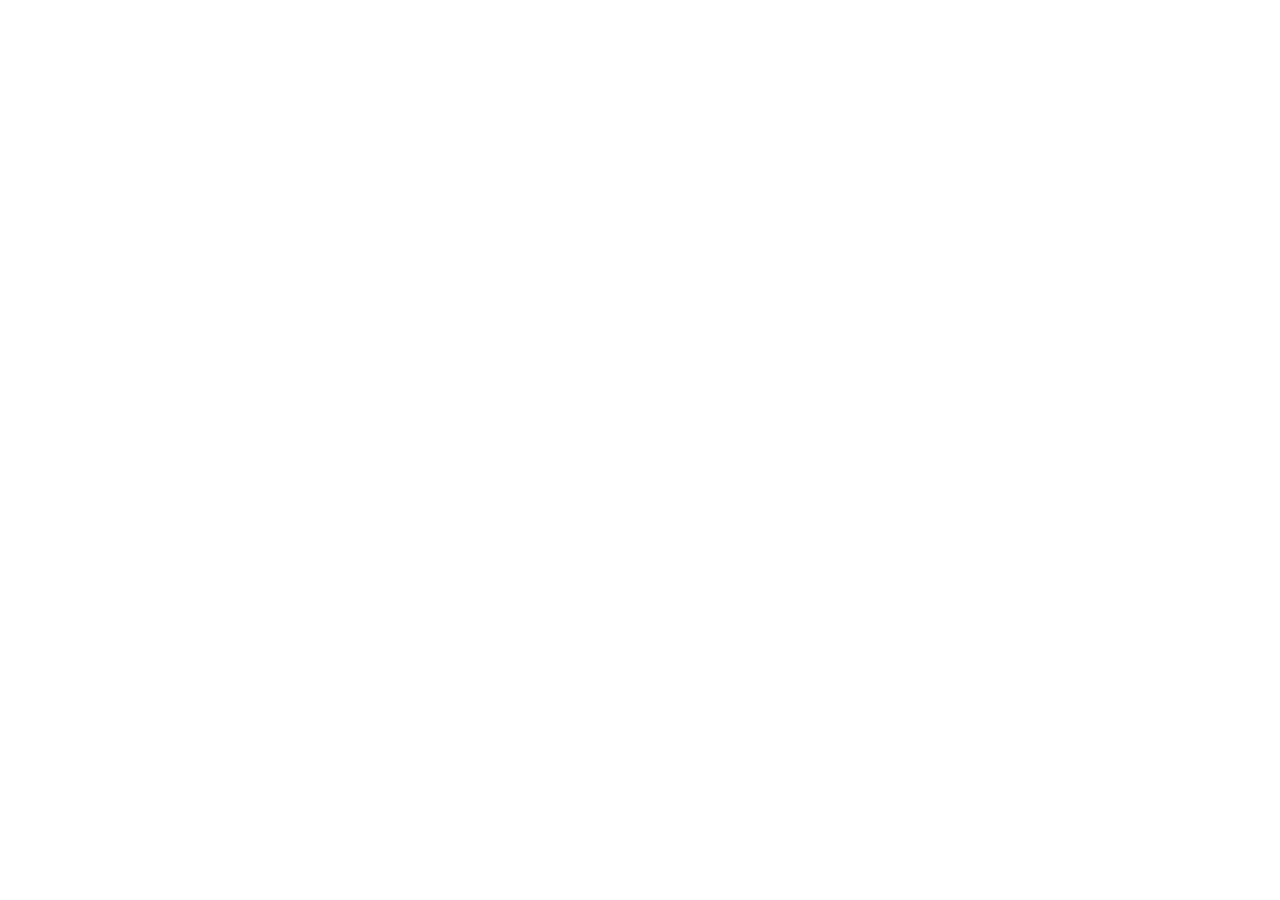
==== commit 05dd05be: "Farewell build: send github.io visitors to kitchecktactical.com and retire the old service worker" ====
--- a/index.html
+++ b/index.html
@@ -1,36 +1,34 @@
 <!doctype html>
 <html lang="en">
-  <head>
-    <meta charset="UTF-8" />
-    <meta name="viewport" content="width=device-width, initial-scale=1.0" />
-    <meta name="theme-color" content="#171A1C" />
-    <script>
-      (function () {
-        var theme = 'dark';
-        try {
-          var saved = localStorage.getItem('kitcheck-theme');
-          if (saved === 'light' || saved === 'dark' || saved === 'system') theme = saved;
-        } catch (e) {}
-        var resolved = theme === 'system'
-          ? (window.matchMedia('(prefers-color-scheme: light)').matches ? 'light' : 'dark')
-          : theme;
-        document.documentElement.dataset.theme = theme;
-        document.documentElement.dataset.resolved = resolved;
-        var meta = document.querySelector('meta[name="theme-color"]');
-        if (meta) meta.setAttribute('content', resolved === 'light' ? '#F4F2EE' : '#171A1C');
-      })();
-    </script>
-    <meta name="description" content="Build a real-life loadout and see what you own versus what you still need." />
-    <link rel="manifest" href="./manifest.webmanifest" />
-    <link rel="icon" href="./icons/icon-192.png" type="image/png" />
-    <title>KitCheck Tactical</title>
-    <script type="module" crossorigin src="./assets/index-BeKlOGf5.js"></script>
-    <link rel="modulepreload" crossorigin href="./assets/rolldown-runtime-4tVxZq34.js">
-    <link rel="modulepreload" crossorigin href="./assets/catalog-CQeKCEIz.js">
-    <link rel="stylesheet" crossorigin href="./assets/index-BgZsZFSg.css">
-  <script id="vite-plugin-pwa:inline-sw">if('serviceWorker' in navigator) {window.addEventListener('load', () => {navigator.serviceWorker.register('./sw.js', { scope: './' })})}</script>
-  </head>
-  <body>
-    <div id="app"></div>
-  </body>
+<head>
+<meta charset="utf-8">
+<meta name="viewport" content="width=device-width, initial-scale=1">
+<title>KitCheck Tactical has moved</title>
+<meta name="robots" content="noindex">
+<link rel="canonical" href="https://kitchecktactical.com/">
+<meta http-equiv="refresh" content="0; url=https://kitchecktactical.com/">
+<script>
+(function () {
+  var prefix = '/kitcheck-tactical-app';
+  var p = location.pathname;
+  if (p === prefix || p.indexOf(prefix + '/') === 0) p = p.slice(prefix.length);
+  if (p.charAt(0) !== '/') p = '/' + p;
+  if (/\/index\.html$/.test(p)) p = p.slice(0, -10);
+  var target = 'https://kitchecktactical.com' + p + location.search + location.hash;
+  var c = document.querySelector('link[rel=canonical]'); if (c) c.href = target;
+  if ('serviceWorker' in navigator) {
+    navigator.serviceWorker.getRegistrations().then(function (rs) { rs.forEach(function (r) { r.unregister(); }); }).catch(function () {});
+  }
+  if (window.caches) caches.keys().then(function (ks) { ks.forEach(function (k) { caches.delete(k); }); }).catch(function () {});
+  location.replace(target);
+})();
+</script>
+<style>body{font-family:system-ui,sans-serif;background:#111;color:#eee;display:grid;place-items:center;min-height:100vh;margin:0;padding:1rem;text-align:center}a{color:#f0b429}</style>
+</head>
+<body>
+<main>
+<h1>KitCheck Tactical has moved</h1>
+<p>The app now lives at <a href="https://kitchecktactical.com/">kitchecktactical.com</a>.</p>
+</main>
+</body>
 </html>
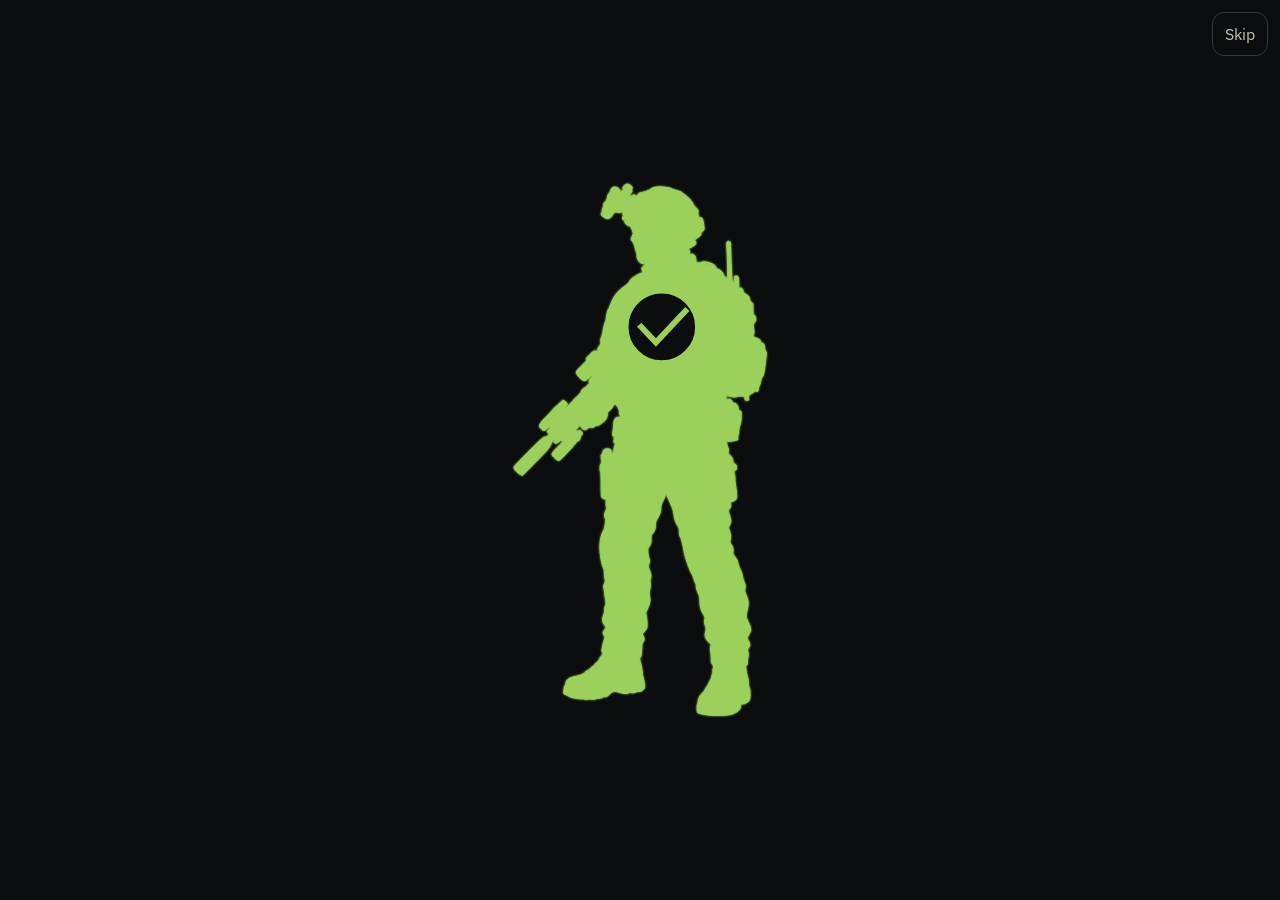
==== commit 69a5a9e9: "Publish KitCheck Tactical build-20261125-eeed905 at kitchecktactical.com" ====
--- a/index.html
+++ b/index.html
@@ -1,34 +1,35 @@
 <!doctype html>
 <html lang="en">
-<head>
-<meta charset="utf-8">
-<meta name="viewport" content="width=device-width, initial-scale=1">
-<title>KitCheck Tactical has moved</title>
-<meta name="robots" content="noindex">
-<link rel="canonical" href="https://kitchecktactical.com/">
-<meta http-equiv="refresh" content="0; url=https://kitchecktactical.com/">
-<script>
-(function () {
-  var prefix = '/kitcheck-tactical-app';
-  var p = location.pathname;
-  if (p === prefix || p.indexOf(prefix + '/') === 0) p = p.slice(prefix.length);
-  if (p.charAt(0) !== '/') p = '/' + p;
-  if (/\/index\.html$/.test(p)) p = p.slice(0, -10);
-  var target = 'https://kitchecktactical.com' + p + location.search + location.hash;
-  var c = document.querySelector('link[rel=canonical]'); if (c) c.href = target;
-  if ('serviceWorker' in navigator) {
-    navigator.serviceWorker.getRegistrations().then(function (rs) { rs.forEach(function (r) { r.unregister(); }); }).catch(function () {});
-  }
-  if (window.caches) caches.keys().then(function (ks) { ks.forEach(function (k) { caches.delete(k); }); }).catch(function () {});
-  location.replace(target);
-})();
-</script>
-<style>body{font-family:system-ui,sans-serif;background:#111;color:#eee;display:grid;place-items:center;min-height:100vh;margin:0;padding:1rem;text-align:center}a{color:#f0b429}</style>
-</head>
-<body>
-<main>
-<h1>KitCheck Tactical has moved</h1>
-<p>The app now lives at <a href="https://kitchecktactical.com/">kitchecktactical.com</a>.</p>
-</main>
-</body>
+  <head>
+    <meta charset="UTF-8" />
+    <meta name="viewport" content="width=device-width, initial-scale=1.0" />
+    <meta name="theme-color" content="#171A1C" />
+    <script>
+      (function () {
+        var theme = 'dark';
+        try {
+          var saved = localStorage.getItem('kitcheck-theme');
+          if (saved === 'light' || saved === 'dark' || saved === 'system') theme = saved;
+        } catch (e) {}
+        var resolved = theme === 'system'
+          ? (window.matchMedia('(prefers-color-scheme: light)').matches ? 'light' : 'dark')
+          : theme;
+        document.documentElement.dataset.theme = theme;
+        document.documentElement.dataset.resolved = resolved;
+        var meta = document.querySelector('meta[name="theme-color"]');
+        if (meta) meta.setAttribute('content', resolved === 'light' ? '#F4F2EE' : '#171A1C');
+      })();
+    </script>
+    <meta name="description" content="Build a real-life loadout and see what you own versus what you still need." />
+    <link rel="manifest" href="./manifest.webmanifest" />
+    <link rel="icon" href="./icons/icon-192.png" type="image/png" />
+    <title>KitCheck Tactical</title>
+    <script type="module" crossorigin src="./assets/index-B_kPo7SF.js"></script>
+    <link rel="modulepreload" crossorigin href="./assets/rolldown-runtime-4tVxZq34.js">
+    <link rel="modulepreload" crossorigin href="./assets/catalog-BbDAyMr9.js">
+    <link rel="stylesheet" crossorigin href="./assets/index-B7SMwE__.css">
+  <script id="vite-plugin-pwa:inline-sw">if('serviceWorker' in navigator) {window.addEventListener('load', () => {navigator.serviceWorker.register('./sw.js', { scope: './' })})}</script></head>
+  <body>
+    <div id="app"></div>
+  </body>
 </html>
--- a/assets/index-B7SMwE__.css
+++ b/assets/index-B7SMwE__.css
@@ -0,0 +1 @@
+@font-face{font-family:IBM Plex Sans;font-style:normal;font-display:swap;font-weight:400;src:url(./ibm-plex-sans-cyrillic-ext-400-normal-g30qAdWV.woff2)format("woff2"),url(./ibm-plex-sans-cyrillic-ext-400-normal-Dsrv2Tcn.woff)format("woff");unicode-range:U+460-52F,U+1C80-1C8A,U+20B4,U+2DE0-2DFF,U+A640-A69F,U+FE2E-FE2F}@font-face{font-family:IBM Plex Sans;font-style:normal;font-display:swap;font-weight:400;src:url(./ibm-plex-sans-cyrillic-400-normal-DZqxrq2p.woff2)format("woff2"),url(./ibm-plex-sans-cyrillic-400-normal-BTotfTJu.woff)format("woff");unicode-range:U+301,U+400-45F,U+490-491,U+4B0-4B1,U+2116}@font-face{font-family:IBM Plex Sans;font-style:normal;font-display:swap;font-weight:400;src:url(./ibm-plex-sans-greek-400-normal-_efipK4i.woff2)format("woff2"),url(./ibm-plex-sans-greek-400-normal-D9ESIMu3.woff)format("woff");unicode-range:U+370-377,U+37A-37F,U+384-38A,U+38C,U+38E-3A1,U+3A3-3FF}@font-face{font-family:IBM Plex Sans;font-style:normal;font-display:swap;font-weight:400;src:url(./ibm-plex-sans-vietnamese-400-normal-DG4YqDda.woff2)format("woff2"),url(./ibm-plex-sans-vietnamese-400-normal-fK1oJ5dG.woff)format("woff");unicode-range:U+102-103,U+110-111,U+128-129,U+168-169,U+1A0-1A1,U+1AF-1B0,U+300-301,U+303-304,U+308-309,U+323,U+329,U+1EA0-1EF9,U+20AB}@font-face{font-family:IBM Plex Sans;font-style:normal;font-display:swap;font-weight:400;src:url(./ibm-plex-sans-latin-ext-400-normal-C5H60-Va.woff2)format("woff2"),url(./ibm-plex-sans-latin-ext-400-normal-RBey6euL.woff)format("woff");unicode-range:U+100-2BA,U+2BD-2C5,U+2C7-2CC,U+2CE-2D7,U+2DD-2FF,U+304,U+308,U+329,U+1D00-1DBF,U+1E00-1E9F,U+1EF2-1EFF,U+2020,U+20A0-20AB,U+20AD-20C0,U+2113,U+2C60-2C7F,U+A720-A7FF}@font-face{font-family:IBM Plex Sans;font-style:normal;font-display:swap;font-weight:400;src:url(./ibm-plex-sans-latin-400-normal-CDDApCn2.woff2)format("woff2"),url(./ibm-plex-sans-latin-400-normal-CYLoc0-x.woff)format("woff");unicode-range:U+??,U+131,U+152-153,U+2BB-2BC,U+2C6,U+2DA,U+2DC,U+304,U+308,U+329,U+2000-206F,U+20AC,U+2122,U+2191,U+2193,U+2212,U+2215,U+FEFF,U+FFFD}@font-face{font-family:IBM Plex Sans;font-style:normal;font-display:swap;font-weight:600;src:url(./ibm-plex-sans-cyrillic-ext-600-normal-DUMzJB7m.woff2)format("woff2"),url(./ibm-plex-sans-cyrillic-ext-600-normal-Bz0x94Yp.woff)format("woff");unicode-range:U+460-52F,U+1C80-1C8A,U+20B4,U+2DE0-2DFF,U+A640-A69F,U+FE2E-FE2F}@font-face{font-family:IBM Plex Sans;font-style:normal;font-display:swap;font-weight:600;src:url(./ibm-plex-sans-cyrillic-600-normal-71GNu3SW.woff2)format("woff2"),url(./ibm-plex-sans-cyrillic-600-normal-BGq0mW3O.woff)format("woff");unicode-range:U+301,U+400-45F,U+490-491,U+4B0-4B1,U+2116}@font-face{font-family:IBM Plex Sans;font-style:normal;font-display:swap;font-weight:600;src:url(./ibm-plex-sans-greek-600-normal-DzTrcv_p.woff2)format("woff2"),url(./ibm-plex-sans-greek-600-normal-D-CqTdkO.woff)format("woff");unicode-range:U+370-377,U+37A-37F,U+384-38A,U+38C,U+38E-3A1,U+3A3-3FF}@font-face{font-family:IBM Plex Sans;font-style:normal;font-display:swap;font-weight:600;src:url(./ibm-plex-sans-vietnamese-600-normal-DpPYBSTl.woff2)format("woff2"),url(./ibm-plex-sans-vietnamese-600-normal-DgdngZtN.woff)format("woff");unicode-range:U+102-103,U+110-111,U+128-129,U+168-169,U+1A0-1A1,U+1AF-1B0,U+300-301,U+303-304,U+308-309,U+323,U+329,U+1EA0-1EF9,U+20AB}@font-face{font-family:IBM Plex Sans;font-style:normal;font-display:swap;font-weight:600;src:url(./ibm-plex-sans-latin-ext-600-normal-DOrvGEcy.woff2)format("woff2"),url(./ibm-plex-sans-latin-ext-600-normal-DIrixKbi.woff)format("woff");unicode-range:U+100-2BA,U+2BD-2C5,U+2C7-2CC,U+2CE-2D7,U+2DD-2FF,U+304,U+308,U+329,U+1D00-1DBF,U+1E00-1E9F,U+1EF2-1EFF,U+2020,U+20A0-20AB,U+20AD-20C0,U+2113,U+2C60-2C7F,U+A720-A7FF}@font-face{font-family:IBM Plex Sans;font-style:normal;font-display:swap;font-weight:600;src:url(./ibm-plex-sans-latin-600-normal-CuJfVYMP.woff2)format("woff2"),url(./ibm-plex-sans-latin-600-normal-Cu4Hd6ag.woff)format("woff");unicode-range:U+??,U+131,U+152-153,U+2BB-2BC,U+2C6,U+2DA,U+2DC,U+304,U+308,U+329,U+2000-206F,U+20AC,U+2122,U+2191,U+2193,U+2212,U+2215,U+FEFF,U+FFFD}@font-face{font-family:Barlow Condensed;font-style:normal;font-display:swap;font-weight:500;src:url(./barlow-condensed-vietnamese-500-normal-DjeaNLFD.woff2)format("woff2"),url(./barlow-condensed-vietnamese-500-normal-CsrJDWc5.woff)format("woff");unicode-range:U+102-103,U+110-111,U+128-129,U+168-169,U+1A0-1A1,U+1AF-1B0,U+300-301,U+303-304,U+308-309,U+323,U+329,U+1EA0-1EF9,U+20AB}@font-face{font-family:Barlow Condensed;font-style:normal;font-display:swap;font-weight:500;src:url(./barlow-condensed-latin-ext-500-normal-yA5ONLQ9.woff2)format("woff2"),url(./barlow-condensed-latin-ext-500-normal-B1RE8WP7.woff)format("woff");unicode-range:U+100-2BA,U+2BD-2C5,U+2C7-2CC,U+2CE-2D7,U+2DD-2FF,U+304,U+308,U+329,U+1D00-1DBF,U+1E00-1E9F,U+1EF2-1EFF,U+2020,U+20A0-20AB,U+20AD-20C0,U+2113,U+2C60-2C7F,U+A720-A7FF}@font-face{font-family:Barlow Condensed;font-style:normal;font-display:swap;font-weight:500;src:url(./barlow-condensed-latin-500-normal-BgYH2mbd.woff2)format("woff2"),url(./barlow-condensed-latin-500-normal-HIEiP5Ov.woff)format("woff");unicode-range:U+??,U+131,U+152-153,U+2BB-2BC,U+2C6,U+2DA,U+2DC,U+304,U+308,U+329,U+2000-206F,U+20AC,U+2122,U+2191,U+2193,U+2212,U+2215,U+FEFF,U+FFFD}@font-face{font-family:Barlow Condensed;font-style:normal;font-display:swap;font-weight:600;src:url(./barlow-condensed-vietnamese-600-normal-A5AYRdjN.woff2)format("woff2"),url(./barlow-condensed-vietnamese-600-normal-CNlPk46_.woff)format("woff");unicode-range:U+102-103,U+110-111,U+128-129,U+168-169,U+1A0-1A1,U+1AF-1B0,U+300-301,U+303-304,U+308-309,U+323,U+329,U+1EA0-1EF9,U+20AB}@font-face{font-family:Barlow Condensed;font-style:normal;font-display:swap;font-weight:600;src:url(./barlow-condensed-latin-ext-600-normal-18ESti3H.woff2)format("woff2"),url(./barlow-condensed-latin-ext-600-normal-Clv9cIcR.woff)format("woff");unicode-range:U+100-2BA,U+2BD-2C5,U+2C7-2CC,U+2CE-2D7,U+2DD-2FF,U+304,U+308,U+329,U+1D00-1DBF,U+1E00-1E9F,U+1EF2-1EFF,U+2020,U+20A0-20AB,U+20AD-20C0,U+2113,U+2C60-2C7F,U+A720-A7FF}@font-face{font-family:Barlow Condensed;font-style:normal;font-display:swap;font-weight:600;src:url(./barlow-condensed-latin-600-normal-DepVgxBB.woff2)format("woff2"),url(./barlow-condensed-latin-600-normal-BFJEwTuo.woff)format("woff");unicode-range:U+??,U+131,U+152-153,U+2BB-2BC,U+2C6,U+2DA,U+2DC,U+304,U+308,U+329,U+2000-206F,U+20AC,U+2122,U+2191,U+2193,U+2212,U+2215,U+FEFF,U+FFFD}@font-face{font-family:Barlow Condensed;font-style:normal;font-display:swap;font-weight:700;src:url(./barlow-condensed-vietnamese-700-normal-DYeBwlKR.woff2)format("woff2"),url(./barlow-condensed-vietnamese-700-normal-DhIzd8Tb.woff)format("woff");unicode-range:U+102-103,U+110-111,U+128-129,U+168-169,U+1A0-1A1,U+1AF-1B0,U+300-301,U+303-304,U+308-309,U+323,U+329,U+1EA0-1EF9,U+20AB}@font-face{font-family:Barlow Condensed;font-style:normal;font-display:swap;font-weight:700;src:url(./barlow-condensed-latin-ext-700-normal-CwuXbfVR.woff2)format("woff2"),url(./barlow-condensed-latin-ext-700-normal-BIHFfxf0.woff)format("woff");unicode-range:U+100-2BA,U+2BD-2C5,U+2C7-2CC,U+2CE-2D7,U+2DD-2FF,U+304,U+308,U+329,U+1D00-1DBF,U+1E00-1E9F,U+1EF2-1EFF,U+2020,U+20A0-20AB,U+20AD-20C0,U+2113,U+2C60-2C7F,U+A720-A7FF}@font-face{font-family:Barlow Condensed;font-style:normal;font-display:swap;font-weight:700;src:url(./barlow-condensed-latin-700-normal-v1xN8_Wq.woff2)format("woff2"),url(./barlow-condensed-latin-700-normal-Dmwat-ge.woff)format("woff");unicode-range:U+??,U+131,U+152-153,U+2BB-2BC,U+2C6,U+2DA,U+2DC,U+304,U+308,U+329,U+2000-206F,U+20AC,U+2122,U+2191,U+2193,U+2212,U+2215,U+FEFF,U+FFFD}:root,:root[data-theme=dark]{--lightningcss-light: ;--lightningcss-dark:initial;color-scheme:dark;--bg:#171a1c;--panel:#23282b;--line:#343a3e;--text:#f3f0e8;--muted:#c4bfb6;--orange:#ff5a1f;--coyote:#c4a27a;--coyote-fill:#3a3026;--fit:#3cb85a;--fit-fill:#1c3324;--maybe:#e3a008;--no:#ff6b5e;--figure:#a8afa9;--figure-deep:#6e7772;--figure-edge:#e4e7e3;--sil:#3a4146;--sil-rim:#c5cdc8;--zone-line:#e4e8e4;--photo:#2c3134;--shadow:none;--accent:var(--orange);font-family:IBM Plex Sans,sans-serif}:root[data-theme=light]{--lightningcss-light:initial;--lightningcss-dark: ;color-scheme:light;--bg:#f4f2ee;--panel:#fff;--line:#e4e1db;--text:#1f2420;--muted:#6b6e6a;--orange:#ff5a1f;--coyote:#8d6b44;--coyote-fill:#f6efe6;--fit:#146c2e;--fit-fill:#e7f6eb;--maybe:#e3a008;--no:#d6453a;--figure:#5e6661;--figure-deep:#3c4440;--figure-edge:#242824;--sil:#1b2024;--sil-rim:#1b2024;--zone-line:#e7ebe6;--photo:#e7e4de;--shadow:0 1px 2px #1f24200f, 0 8px 24px #1f24200f;--accent:var(--orange)}@media (prefers-color-scheme:light){:root[data-theme=system]{--lightningcss-light:initial;--lightningcss-dark: ;color-scheme:light;--bg:#f4f2ee;--panel:#fff;--line:#e4e1db;--text:#1f2420;--muted:#6b6e6a;--orange:#ff5a1f;--coyote:#8d6b44;--coyote-fill:#f6efe6;--fit:#146c2e;--fit-fill:#e7f6eb;--maybe:#e3a008;--no:#d6453a;--figure:#5e6661;--figure-deep:#3c4440;--figure-edge:#242824;--sil:#1b2024;--sil-rim:#1b2024;--zone-line:#e7ebe6;--photo:#e7e4de;--shadow:0 1px 2px #1f24200f, 0 8px 24px #1f24200f;--accent:var(--orange)}}*{box-sizing:border-box}html{scroll-padding-bottom:16px}body{background:var(--bg);color:var(--text);margin:0}.shell{flex-direction:column;width:100%;max-width:960px;min-height:100dvh;margin:0 auto;padding:12px 12px 0;display:flex;overflow-x:clip}.top{flex-wrap:wrap;justify-content:space-between;align-items:flex-start;gap:8px 12px;margin-bottom:12px;display:flex}.top h1{letter-spacing:0;margin:0;font-size:1.25rem;font-weight:600}.top h1.wordmark{min-width:0;max-width:100%;color:var(--text);letter-spacing:.06em;white-space:nowrap;align-items:center;gap:.08em;margin:0;font-family:Barlow Condensed,Arial Narrow,Impact,sans-serif;font-size:clamp(1.15rem,4.8vw,1.85rem);font-weight:700;line-height:1;display:flex}.wordmark-stamp{width:.95em;height:.95em;color:var(--fit);flex:none}.wordmark-words{white-space:nowrap}.wordmark-cut{background:0 0;-webkit-mask-image:linear-gradient(#000 0 46%,#0000 46% 54%,#000 54% 100%);mask-image:linear-gradient(#000 0 46%,#0000 46% 54%,#000 54% 100%)}.wordmark-accent{color:var(--fit)}.top-actions button{min-width:44px;min-height:44px}.form,.fields,.data-actions{flex-direction:column;gap:12px;min-width:0;max-width:100%;display:flex}.form{max-width:32rem}.lede,.hint{color:var(--muted);margin:0;font-size:.9rem}.fields label,.import-block label{flex-direction:column;gap:4px;font-size:.9rem;display:flex}.fields fieldset label{flex-direction:row;align-items:center;gap:8px}.fields>label:has(input[type=checkbox]){flex-direction:row;align-items:center;gap:8px}fieldset{border:1px solid var(--line);flex-direction:column;gap:8px;margin:0;display:flex}input,select,button{font:inherit;color:inherit}input[type=text],input:not([type]),select{background:var(--panel);border:1px solid var(--line);border-radius:12px;width:100%;max-width:100%;padding:8px;display:block}button{background:var(--panel);border:1px solid var(--line);box-shadow:var(--shadow);cursor:pointer;border-radius:12px;padding:10px 12px}button[type=submit]{background:var(--orange);border-color:var(--orange);color:#1f2420;font-weight:600}.gun-links{flex-direction:column;gap:8px;display:flex}a{color:var(--text);-webkit-text-decoration-color:var(--orange);text-decoration-color:var(--orange);text-underline-offset:3px}.gun-links a{color:var(--text)}main{flex:1}.grid{flex-direction:column;gap:8px;display:flex}.slot-row{gap:8px;display:grid}.cols-2{grid-template-columns:1.7fr 1fr}.cols-3,.cols-4{grid-template-columns:repeat(var(--cols,3), minmax(0, 1fr))}.cols-3{--cols:3}.cols-4{--cols:2}.slot{background:var(--panel);border:1px solid var(--line);min-height:76px;box-shadow:var(--shadow);border-radius:12px;align-items:flex-start;padding:6px 18px 8px 6px;display:flex;position:relative}.slot-label,.totals-label,.tag,.chip{letter-spacing:.04em;text-transform:uppercase;font-family:Barlow Condensed,sans-serif;font-weight:600}.slot-label{min-width:0;color:var(--muted);align-items:center;gap:4px;font-size:.72rem;line-height:1.1;display:flex}.slot-mark{flex:none;width:24px;height:24px;display:inline-grid;position:relative}.slot-icon{color:#9aa3ad;width:24px;height:24px}.slot-icon path{fill:currentColor;stroke:none}.slot-mark-filled .slot-icon,.slot-mark-selected .slot-icon,.slot[data-filled="1"] .slot-icon{color:var(--orange);filter:drop-shadow(0 0 4px color-mix(in srgb, var(--orange) 75%, transparent))}.slot-check{background:var(--orange);width:10px;height:10px;box-shadow:0 0 4px color-mix(in srgb, var(--orange) 80%, transparent);border-radius:50%;position:absolute;bottom:-3px;right:-3px}.slot-check:after{content:"";border:1.5px solid #171a1c;border-width:0 1.5px 1.5px 0;width:2px;height:5px;position:absolute;top:1px;left:3px;transform:rotate(45deg)}.chevron{border-right:2px solid var(--muted);border-bottom:2px solid var(--muted);width:7px;height:7px;position:absolute;bottom:8px;right:8px;transform:rotate(-45deg)}.stash-toggle{align-self:flex-start;min-height:44px}.stash-head{justify-content:space-between;align-items:center;gap:8px;display:flex}.stash-close{min-height:44px}.totals{padding:12px 4px calc(16px + env(safe-area-inset-bottom,0px));border-top:1px solid var(--line);background:var(--bg);grid-template-columns:repeat(3,minmax(0,1fr));gap:8px;margin:12px 0 0;display:grid;position:static}.totals p{flex-direction:column;align-items:center;gap:4px;margin:0;display:flex}.totals-label{letter-spacing:.08em;text-transform:uppercase;color:var(--muted);font-size:.68rem}.totals-note{overflow-wrap:anywhere;text-align:center;max-width:100%;color:var(--muted);font-size:.62rem;line-height:1.15;display:block}.totals-value{font-size:1rem}.top-actions{flex-wrap:wrap;gap:6px;margin-left:auto;display:flex}.top-actions button{min-width:44px;min-height:44px;padding:6px 8px}@media (width<=480px){.top h1.wordmark{flex:1 0 100%;font-size:1.35rem}}.loadout-name{margin:0 0 8px}.builder{flex-direction:column;gap:8px;min-width:0;padding-bottom:8px;display:flex}.board{flex-direction:column;gap:8px;min-width:0;display:flex;position:relative}.ring{grid-template-columns:minmax(72px,22%) minmax(0,1fr) minmax(72px,22%);align-items:stretch;gap:4px;min-width:0;display:grid;position:relative}.col{flex-direction:column;gap:4px;min-width:0;display:flex}.figure{color:var(--sil);min-width:0;min-height:0;position:relative;overflow:visible}.figure-bg{z-index:0;pointer-events:none;border-radius:12px;width:100%;height:100%;position:absolute;inset:0}.mannequin{z-index:1;width:auto;max-width:92%;height:96%;position:absolute;top:2%;left:50%;transform:translate(-50%)}.bg-choices{border:0;flex-wrap:wrap;gap:8px;margin:0 0 16px;padding:0;display:flex}.bg-choices legend{width:100%;margin-bottom:8px}.bg-choices label{border:1px solid var(--line);background:var(--panel);border-radius:10px;align-items:center;gap:6px;min-height:44px;padding:8px 12px;display:inline-flex}.leaders{pointer-events:none;width:100%;height:100%;position:absolute;inset:0;overflow:visible}.leader{fill:none;stroke:var(--muted);stroke-width:1.25px;stroke-linejoin:round;stroke-linecap:round;opacity:.55}.leader.on{stroke:var(--orange);opacity:.95}.kit-man{fill:var(--sil)}.kit-man,:root[data-theme=dark] .kit-man,:root:not([data-theme]) .kit-man{filter:drop-shadow(0 0 2px #9bd15a)}.kit-man path{stroke:#9bd15a;stroke-width:1px;stroke-linejoin:round;vector-effect:non-scaling-stroke}@media (prefers-color-scheme:dark){:root[data-theme=system] .kit-man{filter:drop-shadow(0 0 2px #9bd15a)}}@media (prefers-reduced-motion:reduce){.kit-man,.splash-outline,.splash-fill{animation:none}}.zone-hit{fill:#0000;stroke:none;cursor:pointer}.zone-paint{filter:drop-shadow(0 0 8px var(--orange));pointer-events:none}.zone-fill{stroke:none}.zone-fill.lit{fill:color-mix(in srgb, var(--orange) 55%, transparent)}.zone-fill.hot{fill:color-mix(in srgb, var(--orange) 82%, transparent)}.zone-anchor{fill:#0000;stroke:none;pointer-events:none}.zone-badge{fill:var(--zone-line);stroke:none;pointer-events:none}.zone-badge path{fill:none;stroke:var(--bg);stroke-linecap:round}.zone[data-filled="1"] .zone-badge{display:none}.kit-detail{z-index:40;background:var(--panel);width:min(360px,100% - 24px);max-height:min(70dvh,640px);color:var(--text);border:1px solid var(--line);box-shadow:var(--shadow);border-radius:12px;flex-direction:column;gap:12px;padding:16px;display:flex;position:fixed;top:18%;left:50%;overflow:auto;transform:translate(-50%)}.kit-detail h2{margin:0;font-size:1.05rem}.kit-detail .product-photo,.kit-detail .slot-mark{width:120px;height:120px}.kit-detail .slot-icon{width:100%;height:100%}.remove-slot,.confirm-remove button,.undo-toast button{min-width:44px;min-height:44px}.remove-slot{flex-direction:column;justify-content:center;align-items:center;gap:2px;max-width:100%;padding:2px 6px;font-size:.72rem;line-height:1;display:inline-flex}.remove-icon{flex:none;width:16px;height:16px}.confirm-remove,.undo-toast{z-index:40;background:var(--panel);color:var(--text);border:1px solid var(--line);box-shadow:var(--shadow);border-radius:12px;position:fixed}.confirm-remove{flex-direction:column;gap:12px;width:min(360px,100% - 24px);padding:16px;display:flex;top:30%;left:50%;transform:translate(-50%)}.confirm-remove div{gap:8px;display:flex}.undo-toast{left:50%;bottom:calc(6.5rem + env(safe-area-inset-bottom,0px));align-items:center;gap:12px;max-width:calc(100% - 24px);padding:8px 12px;display:flex;transform:translate(-50%)}.strip{gap:6px;min-width:0;padding-bottom:2px;display:flex;overflow-x:auto}.board .slot{width:auto;min-width:72px;min-height:72px;padding:4px;scroll-margin-bottom:16px}.strip .slot{flex:0 0 72px}.board .slot-hit{gap:2px;width:100%;min-width:44px;min-height:44px;padding:2px 4px}.sr-only{clip:rect(0, 0, 0, 0);white-space:nowrap;border:0;width:1px;height:1px;margin:-1px;padding:0;position:absolute;overflow:hidden}.board .slot-label{white-space:normal;overflow-wrap:anywhere;letter-spacing:.02em;width:100%;max-width:100%;line-height:1.05;display:block;overflow:hidden}.board .slot-item{-webkit-line-clamp:2;white-space:normal;overflow-wrap:anywhere;-webkit-box-orient:vertical;width:100%;max-width:100%;max-height:2.3em;line-height:1.15;display:-webkit-box;overflow:hidden}.photo-tile{aspect-ratio:1;background:var(--photo);border-radius:8px;place-items:center;width:100%;max-height:72px;display:grid;overflow:hidden}.board .photo-tile{width:min(100%,112px);max-height:112px;margin-inline:auto;position:relative}.board .photo-tile .illustration{position:static}.board .photo-tile .illustration-label{z-index:1;pointer-events:none;position:absolute;bottom:0;left:0;right:0}.photo-tile .product-photo,.pick-thumb .product-photo,.summary-thumb .product-photo,.item-photo .product-photo{object-fit:contain;background:var(--photo);width:100%;height:100%}.photo-fallback>.product-photo{background:0 0}.photo-fallback>.product-photo:not(.is-ready){opacity:0}.photo-fallback>.product-photo.is-ready{z-index:1;position:relative}.pick-thumb .product-photo,.summary-thumb .product-photo{width:48px;height:48px}.item-photo{aspect-ratio:1;object-fit:contain;background:var(--photo);border-radius:12px;width:min(100%,320px);height:auto;display:block}.summary-slots{flex-direction:column;gap:8px;margin:0;padding:0;list-style:none;display:flex}.summary-slots li{grid-template-columns:40px minmax(0,1fr);align-items:center;gap:8px;min-width:0;display:grid}.summary-slots li span:last-child{-webkit-line-clamp:2;-webkit-box-orient:vertical;min-width:0;display:-webkit-box;overflow:hidden}.pick-thumb .slot-mark,.summary-slots .slot-mark,.cart-store .slot-mark,.compare-icons .slot-mark,.compare-missing .slot-mark,.kit-check .slot-mark{width:40px;height:40px}.board .slot-mark{width:clamp(72px,88%,96px);height:clamp(72px,88%,96px)}.slot-art{object-fit:contain;border-radius:10px;width:100%;height:100%;display:block}.slot-mark-empty .slot-art,.slot[data-filled="0"] .slot-art{opacity:.45;filter:saturate(.35)}.slot-mark-filled .slot-art,.slot-mark-selected .slot-art,.slot[data-filled="1"] .slot-art{opacity:1;filter:saturate(1) drop-shadow(0 0 6px color-mix(in srgb, var(--orange) 70%, transparent))}.board .slot-icon{width:100%;height:100%}.board .slot-check{width:16px;height:16px;bottom:-2px;right:-2px}.board .slot-check:after{border-width:0 2px 2px 0;width:3px;height:7px;top:2px;left:5px}.board .badge{position:absolute;top:2px;right:2px}.slot-item{-webkit-line-clamp:2;white-space:normal;overflow-wrap:anywhere;-webkit-box-orient:vertical;max-height:2.3em;line-height:1.15;display:-webkit-box;overflow:hidden}.pick-row{grid-template-columns:48px minmax(0,1fr);grid-template-areas:"thumb copy""actions actions";align-items:start;gap:4px 8px;height:220px;display:grid;overflow:hidden}.pick-thumb{background:var(--photo);border-radius:8px;grid-area:thumb;place-items:center;width:48px;height:48px;display:grid;overflow:hidden}.kit-check li label,.compare-missing li{align-items:center;gap:8px;display:flex}.kit-check li label{flex-wrap:wrap}.kit-check .fit-warn{flex-basis:100%}.due-soon li{flex-wrap:wrap;align-items:center;gap:8px;display:flex}.tour-dim{z-index:70;pointer-events:auto;position:fixed;inset:0}.tour-card{z-index:71;background:var(--panel);width:min(360px,100vw - 24px);color:var(--text);border:1px solid var(--line);box-shadow:var(--shadow);border-radius:12px;flex-direction:column;gap:12px;padding:16px;display:flex;position:fixed}.tour-line,.tour-actions button,.tour-forget,.tour-settings button{min-width:44px;min-height:44px}.tour-line{text-align:left;width:100%;font-size:1.05rem;line-height:1.35;display:block}.tour-caret{vertical-align:text-bottom;background:currentColor;width:2px;height:1em;margin-left:2px;animation:1s step-end infinite tour-blink;display:inline-block}.tour-actions,.tour-settings{flex-wrap:wrap;align-items:center;gap:8px;display:flex}.tour-forget{align-items:center;gap:8px;display:flex}@keyframes tour-blink{0%,45%{opacity:1}50%,to{opacity:0}}@media (prefers-reduced-motion:reduce){.tour-caret{animation:none;display:none}}.compare-icons,.compare-missing{flex-wrap:wrap;gap:6px;margin:6px 0;padding:0;list-style:none;display:flex}.photo-fallback{place-items:center;width:100%;height:100%;display:grid;position:relative}.photo-fallback>.slot-mark,.photo-fallback>.product-photo{grid-area:1/1}.photo-fallback .slot-check{z-index:2;bottom:4px;right:4px}.pick-main{grid-area:copy;min-width:0}.pick-actions{flex-wrap:wrap;grid-area:actions;gap:4px;min-width:0;display:flex}.pick-name{-webkit-line-clamp:2;white-space:normal;overflow-wrap:anywhere;-webkit-box-orient:vertical;max-height:2.3em;line-height:1.15;display:-webkit-box;overflow:hidden}.pick-meta{-webkit-line-clamp:3;white-space:normal;overflow-wrap:anywhere;color:var(--muted);-webkit-box-orient:vertical;font-size:.72rem;line-height:1.25;display:-webkit-box;overflow:hidden}.figure{color:var(--figure)}.figure svg.mannequin{width:auto;max-width:92%;height:96%}.board .slot{overflow:hidden}.board .edit-build{text-overflow:ellipsis;white-space:nowrap;width:100%;min-height:44px;overflow:hidden}.stash{display:none}.stash.open{z-index:20;background:var(--panel);border-top:1px solid var(--line);flex-direction:column;gap:8px;max-height:55dvh;padding:12px;display:flex;position:fixed;bottom:0;left:0;right:0;overflow:auto}.builder .slot-row{grid-template-columns:1fr 1fr}.builder .slot{flex-direction:column;min-height:52px}.slot-hit{text-align:left;background:0 0;border:0;flex-direction:column;align-items:flex-start;gap:2px;width:100%;padding:0;display:flex;position:static}.slot-item{font-size:.72rem;line-height:1.2}.subs{flex-wrap:wrap;gap:4px;display:flex}.subs button{padding:2px 4px;font-size:.62rem;line-height:1.1}.edit-build{margin-top:4px;padding:2px 4px;font-size:.62rem}.badge-fit,.badge-unsure,.badge-nofit{font-size:1.2rem;font-weight:700;line-height:1}.badge-fit{color:var(--fit)}.badge-unsure{color:var(--maybe)}.badge-nofit{color:var(--no)}.fit-warn{color:var(--maybe);margin:0;font-size:.75rem;line-height:1.3;display:block}.packing li,.packing label{flex-wrap:wrap;align-items:center;gap:8px;display:flex}.packing select,.packing button,.due-soon button,.date-btn,.kit-detail input,.kit-detail select,.kit-detail button{min-width:44px;min-height:44px}.due-badge{background:var(--maybe);color:#1f2420;border-radius:999px;margin-left:6px;padding:2px 6px;font-size:.75rem;display:inline-block}.picker,.edit-build-panel,.loadouts{z-index:30;background:var(--bg);border-top:1px solid var(--line);flex-direction:column;gap:8px;max-height:72dvh;padding:12px;display:flex;position:fixed;bottom:0;left:0;right:0;overflow:auto}.picker-head,.loadouts li{justify-content:space-between;align-items:center;gap:8px;display:flex}.picker-head h2,.stash h2{margin:0;font-size:1rem}.picker select,.picker input,.picker button,.loadouts input,.fields input,.fields select{min-height:44px}.tier-row{flex-wrap:wrap;gap:8px;display:flex}.tier-row button{text-align:left;flex-direction:column;align-items:flex-start;min-width:44px;min-height:44px;display:flex}.vlist{height:320px;position:relative;overflow:auto}.pick-row{box-sizing:border-box;grid-template-columns:48px minmax(0,1fr);grid-template-areas:"thumb copy""actions actions";align-items:start;gap:4px 8px;height:220px;display:grid;position:absolute;left:0;right:0;overflow:hidden}.build-grid .slot{flex-direction:column;width:100%;min-height:72px}.build-grid{grid-template-columns:1fr 1fr;gap:8px;display:grid}.chips{flex-wrap:wrap;gap:8px;display:flex}.chip{box-shadow:none;background:0 0;border:0;border-bottom:2px solid #0000;border-radius:0;padding:6px 2px}.chip[aria-pressed=true]{border-bottom-color:var(--orange);color:var(--text)}.tag{border-radius:999px;align-items:center;padding:2px 8px;font-size:.75rem;display:inline-flex}.tag-owned{background:var(--fit-fill);color:var(--text);border:1px solid var(--fit)}.tag-issued{background:var(--coyote-fill);color:var(--text);border:1px solid var(--coyote)}.stash-grid{grid-template-columns:1fr 1fr;gap:8px;margin-top:12px;display:grid}.stash-card{background:var(--panel);border:1px solid var(--line);min-height:88px;box-shadow:var(--shadow);border-radius:12px;flex-direction:column;align-items:flex-start;gap:6px;padding:8px;display:flex}.suggest ul{flex-direction:column;gap:8px;margin:0;padding:0;list-style:none;display:flex}.suggest li{justify-content:space-between;align-items:center;gap:8px;min-width:0;display:flex}.suggest li span{overflow-wrap:anywhere;min-width:0}.pick-main{width:100%;min-width:0;max-height:100%;box-shadow:none;text-align:left;background:0 0;border:0;flex-direction:column;grid-area:copy;align-items:stretch;padding:0;display:flex;overflow:hidden}.own-btn{align-self:center;padding:4px 6px;font-size:.68rem}.manual-form{padding-bottom:16px}.manual-form .save-bar{background:var(--bg);border-top:1px solid var(--line);margin-top:12px;padding-top:12px}.manual-form .save-bar button{width:100%}.short-list{height:220px}.short-list .pick-row{-webkit-line-clamp:2;white-space:normal;overflow-wrap:anywhere;-webkit-box-orient:vertical;height:64px;padding:6px 8px;line-height:1.2;display:-webkit-box;overflow:hidden}.price-list{flex-direction:column;gap:8px;margin:12px 0 0;padding:0;list-style:none;display:flex}.price-list li,.buy-links{flex-wrap:wrap;align-items:center;gap:8px;display:flex}.summary section{margin-top:16px}.warn{border:1px solid var(--maybe);background:color-mix(in srgb, var(--maybe) 16%, var(--panel));color:var(--text);border-radius:12px;align-items:center;gap:8px;margin:0;padding:10px 12px;font-weight:600;display:flex}.warn .alert-icon{width:24px;height:24px;color:var(--maybe)}.loadout-name{flex-wrap:wrap;align-items:center;gap:16px;display:flex}.loadout-name span{min-width:0}.loadout-name button{margin-left:8px}.loadouts label,.loadouts li{flex-wrap:wrap;align-items:center;gap:8px;display:flex}.loadouts input,.loadouts button{min-width:44px;min-height:44px}.share-view{flex-direction:column;align-items:stretch;gap:8px;display:flex}.share-card{border:1px solid var(--line);width:min(100%,360px);height:auto;display:block}.stash ul,.loadouts ul{flex-direction:column;gap:8px;margin:0;padding:0;list-style:none;display:flex}@media (width>=1024px){.shell{max-width:1180px}.ring{grid-template-columns:minmax(0,1fr) minmax(0,40%) minmax(0,1fr);gap:12px}.remove-slot{flex-direction:row;gap:4px;font-size:.8rem}.slot-primary{min-height:120px}.strip{overflow:visible}.strip .slot{flex:1 1 0;min-width:0}.stash-toggle{display:none}.stash,.stash.open{z-index:auto;background:0 0;border-top:0;flex-direction:column;gap:8px;max-height:none;padding:0;display:flex;position:static;overflow:visible}.stash-close{display:none}.pick-row{grid-template-columns:48px minmax(0,1fr) minmax(0,180px);grid-template-areas:"thumb copy actions"}.stash-grid{grid-template-columns:repeat(3,minmax(0,1fr))}.builder .slot{min-height:72px}.picker,.edit-build-panel,.loadouts{border:1px solid var(--line);width:min(420px,36vw);max-height:none;inset:72px 16px 16px auto}.cols-4{--cols:4}.shell{padding:24px 24px 0}.top h1{font-size:1.6rem}.top h1.wordmark{flex:none;font-size:1.85rem}.loadout-name{gap:24px}.slot{min-height:72px;padding:8px 10px}.board .slot{min-height:72px;padding:4px 6px}.slot-label,.totals-label{font-size:.75rem}}.slot-actions{flex-wrap:wrap;gap:4px;width:100%;min-width:0;display:flex}.light-launch,.light-launch,.mod-launch,.slot-actions .edit-build{white-space:normal;min-width:44px;max-width:100%;min-height:44px;margin:0;line-height:1.1}.light-launch{flex-direction:column;align-items:flex-start;gap:2px;display:flex;overflow:hidden}.light-launch span,.light-note{text-overflow:ellipsis;white-space:nowrap;max-width:100%;overflow:hidden}.light-note{color:var(--maybe);font-size:.68rem}.mod-shell{max-width:1180px}.modding{flex-direction:column;gap:10px;min-width:0;padding-bottom:24px;display:flex}.modding>header.top{flex-wrap:nowrap;align-items:center}.modding>header.top>div{flex:auto;min-width:0}.modding>header.top .hint{text-overflow:ellipsis;white-space:nowrap;overflow:hidden}.modding .mod-toggle{flex-wrap:nowrap;flex:none}.mod-back,.mod-close,.mod-toggle button,.preset-row .chip,.mod-tabs button,.fit-chip,.ready-ring{min-width:44px;min-height:44px}.mod-toggle,.preset-row,.mod-filters,.mod-tabs{flex-wrap:wrap;gap:6px;min-width:0;display:flex}.mod-stats{z-index:5;background:var(--bg);grid-template-columns:repeat(2,minmax(0,1fr));gap:8px;padding-bottom:4px;display:grid;position:sticky;top:0}.mod-stat{flex-direction:column;gap:2px;min-width:0;margin:0;display:flex}.num,.mod-stat,.stat-delta,.pick-meta{font-variant-numeric:tabular-nums}.mod-stat .num,.ready-ring{overflow-wrap:anywhere}.spec,.why-pop dd{font-family:ui-monospace,IBM Plex Mono,monospace;font-size:.78rem}.stat-track{background:var(--line);border-radius:99px;height:4px;display:block;overflow:hidden}.stat-fill{background:var(--orange);height:100%;transition:width .2s;display:block}.stat-delta{color:var(--orange);font-size:.75rem}.ready-ring{border:2px solid var(--orange);color:var(--text);background:0 0;border-radius:999px;padding:6px 10px}.ready-ring.has-issue{border-color:var(--no)}.ready-missing{color:var(--muted);margin:0;padding-left:1.1rem}.mod-board{flex-direction:column;gap:8px;min-width:0;display:flex}.mod-figure{background:var(--panel);border:1px solid var(--line);border-radius:12px;min-height:200px;position:relative;overflow:hidden}.gun-viewport{touch-action:none;cursor:grab;height:100%;min-height:200px;overflow:hidden}.gun-stage{transform-origin:50%;position:relative}.gun-drawing{width:100%;height:auto;color:var(--text);display:block}.gun-grid{opacity:.35}.gun-ticks{opacity:.45}.part-on{fill:none;stroke:var(--orange);stroke-width:1.5px}.part-off{display:none}.gun-leaders{opacity:.8}.gun-dots{position:absolute;inset:0}.gun-dot{background:var(--orange);color:#171a1c;border-radius:50%;place-items:center;width:22px;height:22px;margin:-11px 0 0 -11px;font-size:.7rem;font-weight:600;display:none;position:absolute}.mod-tabs{display:flex}.mod-slots{gap:8px;min-width:0;padding-bottom:4px;display:flex;overflow-x:auto}.mod-slot{background:var(--panel);border:1px dashed var(--line);border-radius:12px;flex-direction:column;flex:0 0 148px;gap:4px;min-width:0;min-height:88px;padding:6px;display:flex;position:relative}.mod-slot.is-suggested{border-color:var(--orange)}.mod-slot .slot-hit{min-width:44px;min-height:44px}.mod-slot .slot-item,.mod-slot .slot-why,.mod-slot .slot-label{text-overflow:ellipsis;white-space:nowrap;max-width:100%;display:block;overflow:hidden}.mod-slot .photo-tile{aspect-ratio:1;width:72px;height:72px;max-height:none;box-shadow:none;background:#14181b;place-items:center;margin-inline:auto;position:relative;overflow:hidden}.mod-slot .photo-tile .slot-mark,.mod-slot .photo-tile .slot-icon,.mod-slot .photo-tile .slot-art,.mod-slot .mod-part{object-fit:contain;object-position:center;background:0 0;width:100%;max-width:100%;height:100%;max-height:100%;display:block}.mod-slot[data-filled="0"] .mod-part,.mod-slot[data-filled="0"] .slot-icon,.mod-slot[data-filled="0"] .slot-art{opacity:.42;filter:saturate(.3)}.mod-slot[data-filled="1"] .mod-part,.mod-slot[data-filled="1"] .slot-icon,.mod-slot[data-filled="1"] .slot-art{opacity:1;filter:drop-shadow(0 0 6px #9bd15abf)}.mod-slot .tag{position:absolute;bottom:2px;left:2px}.fit-chip{background:0 0;border-radius:999px;align-self:flex-start;padding:4px 8px}.chip-fit{color:var(--fit);border:1px solid var(--fit)}.chip-unsure{color:var(--maybe);border:1px solid var(--maybe)}.chip-nofit{color:var(--no);border:1px solid var(--no)}:root[data-theme=light] .chip-unsure{color:#7a4e00;border-color:#7a4e00}:root[data-theme=light] .chip-nofit{color:#9f2d2d;border-color:#9f2d2d}:root[data-theme=light] .stat-delta,:root[data-theme=light] .why-pop a{color:#b54316}.why-pop{z-index:6;background:var(--panel);border:1px solid var(--line);border-radius:12px;flex-direction:column;gap:8px;padding:12px;display:flex;position:relative}.why-pop dl{margin:0}.why-pop a{color:var(--orange)}.parts-tree,.parts-tree ul{min-width:0;margin:0;padding-left:1rem}.parts-tree button{text-align:left;max-width:100%;min-height:44px}.mod-picker .mod-pick{text-align:left;width:100%;min-height:84px;color:inherit;background:0 0;grid-template-columns:48px minmax(0,1fr) auto;align-items:center;gap:8px;display:grid;position:absolute;left:0;right:0}.mod-picker .mod-suggest{margin-bottom:6px;position:static}.mod-pick.is-nofit{opacity:.55}.pick-copy{flex-direction:column;min-width:0;display:flex}.skeleton{background:linear-gradient(90deg, var(--photo), var(--line), var(--photo));background-size:200% 100%}.mod-safety{padding-bottom:12px}.warn-card{border:1px solid var(--no);border-radius:8px;flex-direction:column;gap:8px;padding:8px;display:flex}:root[data-theme=light] .gun-drawing{color:#2a2e2c}:root[data-theme=light] .gun-line,:root[data-theme=light] .gun-leaders{opacity:.7}:root[data-theme=light] .gun-grid{opacity:.45}@media (width<=359px){.mod-slot .slot-item,.mod-slot .slot-why{display:none}}@media (width<=767px){.strip{overflow:visible}.strip .slot{flex:1 1 0;width:auto;min-width:0}.ring{align-items:start}.figure{aspect-ratio:531/1101;align-self:start;width:100%;height:auto;max-height:calc(100svh - 10.5rem)}.figure svg.mannequin{width:100%;max-width:none;height:100%;max-height:calc(100svh - 10.5rem);position:relative;top:auto;left:auto;transform:none}.board .slot{min-height:0;padding:2px 3px}.board .photo-tile{width:40px;height:40px}.board .slot-item{-webkit-line-clamp:1;max-height:1.2em}.gun-dot{display:grid}.gun-leaders,.bp-dim-text,.mod-slots[data-group=front] .mod-slot:not([data-group=front]),.mod-slots[data-group=top] .mod-slot:not([data-group=top]),.mod-slots[data-group=rear] .mod-slot:not([data-group=rear]),.mod-slots[data-group=lower] .mod-slot:not([data-group=lower]){display:none}.mod-slots{grid-template-columns:repeat(4,minmax(0,1fr));gap:6px;display:grid;overflow:visible}.mod-slot{flex:none;width:auto;min-width:0}.mod-slot .photo-tile{width:64px;height:64px}}@media (width>=768px){.mod-tabs{display:none}.gun-drawing{height:auto}.mod-figure{min-height:0}.mod-slots{grid-template-columns:repeat(3,minmax(0,1fr));display:grid;overflow:visible}.mod-slot{flex:initial}.mod-stats{grid-template-columns:repeat(3,minmax(0,1fr))}}@media (width>=1024px){.mod-board{grid-template-columns:200px minmax(0,1fr) 200px;align-items:center;column-gap:16px;display:grid}.mod-figure{grid-column:2;grid-row:1 / span var(--mod-span,8);align-self:center;min-height:0}.gun-drawing{height:100%;min-height:0}.mod-tabs{display:none}.mod-slots{display:contents}.mod-slot{grid-row:var(--mod-row);align-self:start}.mod-slot[data-side=left],.mod-slot[data-side=top]{grid-column:1}.mod-slot[data-side=right],.mod-slot[data-side=bottom]{grid-column:3}.mod-picker{border-top:0;border-left:1px solid var(--line);width:360px;max-height:none;inset:0 0 0 auto}}@media (prefers-reduced-motion:reduce){.stat-fill,.mod-slot.is-filling .photo-tile,.gun-dot,.gun-leaders{transition:none;animation:none}}@media (prefers-reduced-motion:no-preference){.mod-slot.is-filling .photo-tile{animation:.16s slot-fill}.gun-dot{animation:2s ease-out dot-pulse}}@keyframes slot-fill{0%{opacity:0;transform:scale(.92)}to{opacity:1;transform:scale(1)}}@keyframes dot-pulse{0%{box-shadow:0 0 0 0 var(--orange)}to{box-shadow:0 0 0 10px #0000}}.cart-drawer,.compare,.support-form,.assist{z-index:45;background:var(--panel);width:min(520px,100% - 16px);max-height:calc(100vh - 24px);color:var(--text);border:1px solid var(--line);border-radius:12px;padding:16px;position:fixed;top:8%;left:50%;overflow:auto;transform:translate(-50%)}.cart-count{margin-left:6px}.cart-store ul{margin:0;padding:0;list-style:none}.cart-store li{border-bottom:1px solid var(--line);grid-template-columns:40px minmax(0,1fr);align-items:center;gap:8px;padding:8px 0;display:grid}.cart-copy{grid-template-columns:minmax(0,1fr) auto;align-items:center;gap:8px;display:grid}.load-ok{color:var(--fit)}.load-watch{color:var(--maybe)}.load-high{color:var(--no)}.mission-row{gap:6px;display:flex;overflow-x:auto}.mission-row button,.add-cart,.buy-one,.own-toggle,.support-fab,.assist-fab,.qty button,.cart-store button{min-width:44px;min-height:44px}.support-inline,.support-form,.assist{flex-direction:column;gap:8px;display:flex}.support-inline{margin:12px 0}.support-form label,.support-inline label,.assist label{flex-direction:column;align-items:stretch;gap:4px;display:flex}.support-form input,.support-form select,.support-form textarea,.support-inline input,.support-inline select,.support-inline textarea,.assist textarea{width:100%;min-height:44px}.support-form textarea,.support-inline textarea,.assist textarea{min-height:96px}.support-fab,.assist-fab{right:12px;bottom:calc(7.5rem + env(safe-area-inset-bottom,0px));z-index:20;position:fixed}.assist-fab{right:120px}.assist li{flex-direction:column;gap:4px;margin:8px 0;display:flex}.compare-grid{grid-template-columns:1fr 1fr;gap:8px;display:grid}.compare-grid .mannequin{width:100%;height:280px;position:relative;top:auto;left:auto;transform:none}.qty{align-items:center;gap:6px;display:inline-flex}:root{--title:20px;--section:16px;--item:15px;--meta:13px;--chip:12px;--accent-fill:#9bd15a}h1{font-size:var(--title)}h2,.section-title{font-size:var(--section);margin:0}.slot-item,.pick-name{font-size:var(--item)}.slot-meta,.hint,.pick-meta,.totals-note{font-size:var(--meta)}.shell>header.top{flex-wrap:nowrap;align-items:center}.top h1.wordmark{font-size:var(--title);flex:auto}.gear-btn{border:1px solid var(--line);background:0 0;flex:none;place-items:center;width:44px;min-width:44px;height:44px;min-height:44px;padding:0;display:grid}.loadout-bar{justify-content:space-between;align-items:center;gap:12px;margin:0 0 12px;display:flex}.loadout-bar .section-title{text-overflow:ellipsis;white-space:nowrap;min-width:0;font-weight:600;overflow:hidden}.btn-primary,button[type=submit],[data-tour-primary]{background:var(--accent-fill);border-color:var(--accent-fill);color:#14210c;min-height:44px;font-weight:650}.board .slot-hit{position:relative}.board .slot .more{position:absolute;top:2px;right:2px}.board .slot-add-label{font-size:var(--chip);color:var(--muted)}.slot-copy{flex-direction:column;gap:2px;min-width:0;display:flex}.board .slot-hit,.board .slot-copy,.board .slot-item,.board .slot-meta{min-width:0;max-width:100%}.board .slot-item,.board .slot-meta{text-overflow:ellipsis;white-space:nowrap;line-height:1.2;display:block;overflow:hidden}.slot-meta{color:var(--muted)}.more{color:var(--muted);align-items:center;gap:4px;display:inline-flex}.more-mark{font-size:20px;line-height:1}.more-chevron{border-bottom:2px solid;border-right:2px solid;width:8px;height:8px;transition:transform .16s;transform:rotate(45deg)}.slot.is-open .more-chevron{transform:rotate(225deg)}.slot-chips{flex-direction:column;align-items:stretch;gap:4px;width:100%;min-width:0;max-width:100%;animation:.16s chip-in;display:flex}.slot-chips button,.slot-chips .chip,.bag-chip{min-width:0;max-width:100%;overflow:hidden}.slot-chips button span,.bag-chip span{text-overflow:ellipsis;white-space:nowrap;overflow:hidden}@keyframes chip-in{0%{opacity:0;transform:translateY(-6px)}to{opacity:1;transform:none}}.chip,.slot-chips button,.settings-nav button,.mission-row button,.bag-chip{height:32px;min-height:32px;font-size:var(--chip);border:1px solid var(--line);box-shadow:none;background:0 0;border-radius:999px;align-items:center;gap:4px;padding:0 8px;line-height:1;display:inline-flex}.bag-chip{height:auto;min-height:32px}.bag-chip select{width:auto;min-height:28px;padding:0 4px}.chip-glyph{flex:none;width:14px;height:14px}.light-launch{max-width:100%;height:auto;min-height:32px}.light-note{color:var(--maybe)}.settings-root{z-index:45;position:fixed;inset:0}.settings-backdrop{background:#00000073;position:absolute;inset:0}.settings-panel{background:var(--bg);width:min(420px,100%);height:100dvh;color:var(--text);flex-direction:column;gap:12px;padding:16px;display:flex;position:absolute;top:0;right:0;overflow:auto;box-shadow:-12px 0 32px #00000059}.settings-head,.settings-nav,.settings-field{flex-direction:column;gap:8px;display:flex}.settings-head{flex-direction:row;justify-content:space-between;align-items:center}.settings-panel h3{font-size:var(--section);margin:0;font-weight:600}.settings-nav{flex-flow:wrap}.settings-panel fieldset{border:0;padding:0}.totals{border-top:0}.mod-stats{position:static}.mod-figure{background:#0b0d0e;justify-content:center;align-items:center;height:auto;min-height:0;display:flex;position:relative}.bp-frame{aspect-ratio:1520/860;width:100%;max-width:100%;margin-inline:auto;position:relative}.bp-frame .gun-viewport{width:100%;height:100%;min-height:0;position:absolute;inset:0}.bp-frame .gun-stage{width:100%;height:100%}.mod-figure .gun-drawing,.bp-frame .gun-drawing{aspect-ratio:auto;color:#e7fbff;width:100%;height:100%;display:block}.bp-dim-text{letter-spacing:.03em;font-family:IBM Plex Sans,sans-serif}.bp-hits{position:absolute;inset:0}.bp-hit{color:#e7fbff;letter-spacing:.04em;min-height:32px;box-shadow:none;background:0 0;border:0;align-items:center;gap:4px;padding:0 2px;scroll-margin-top:160px;font-size:12px;font-weight:650;line-height:1;display:inline-flex;position:absolute}.bp-hit.place-right{transform:translateY(-50%)}.bp-hit.place-left{flex-direction:row-reverse;transform:translate(-100%,-50%)}.bp-hit.place-above{flex-direction:column-reverse;transform:translate(-50%,-100%)}.bp-hit.place-below{flex-direction:column;transform:translate(-50%)}.bp-dot{background:0 0;border:2px solid #9bd15a;border-radius:50%;flex:none;width:12px;height:12px}.bp-hit[data-state=filled] .bp-dot{background:#9bd15a}.bp-label{text-shadow:0 1px 2px #0b0d0e}@media (width<=480px){.top h1.wordmark{font-size:var(--title);flex:auto}}@media (width>=1024px){:root{--title:22px;--section:18px;--item:17px;--meta:15px;--chip:14px}.top h1.wordmark{font-size:var(--title);flex:0 auto}.bp-label,.bp-hit{font-size:14px}.mod-slot .photo-tile{width:88px;height:88px}}.settings-block{flex-direction:column;flex:1 0 100%;gap:8px;display:flex}.starter-kits{flex-wrap:wrap;gap:8px;display:flex}.tradeoff{flex-direction:column;gap:4px;display:flex}.tradeoff input[type=range]{width:100%;min-width:0;height:32px;min-height:32px}.tradeoff-scale{font-size:var(--chip);justify-content:space-between;gap:8px;display:flex}.no-data{font-size:var(--chip)}.price-drop{color:#143000;background:#9bd15a;border-radius:999px;align-items:center;gap:4px;padding:2px 6px;font-size:12px;line-height:1.2;display:inline-flex}.price-dot{background:#143000;border-radius:50%;width:8px;height:8px;display:inline-block}.barcode-video{display:none}.suggestion-list,.timeline ol,.deals ol{flex-direction:column;gap:8px;padding:0;list-style:none;display:flex}.timeline-row{flex-direction:column;gap:4px;display:flex}@page{size:letter;margin:.6in}.req-note,.field-error{margin:0;font-size:.9rem}.req-note{color:var(--muted)}.req-mark{color:var(--orange);font-weight:600}.field-error{color:var(--no)}.splash{z-index:80;color:#e8e6e1;background:#0b0d0e;justify-content:center;align-items:center;display:flex;position:fixed;inset:0}.splash-skip{color:#c4bfb6;background:0 0;border:1px solid #343a3e;min-width:44px;min-height:44px;position:absolute;top:12px;right:12px}.splash-stage{flex-direction:column;align-items:center;gap:16px;width:min(260px,72vw);display:flex}.splash-figure{width:100%;height:auto;overflow:visible}.splash-outline{fill:#4c5458;stroke:#9bd15a;stroke-width:1px;stroke-linejoin:round;vector-effect:non-scaling-stroke;filter:drop-shadow(0 0 2px #9bd15a)}.splash-fill{fill:#9bd15a}.splash-badge circle{fill:#0b0d0e;stroke:#9bd15a;stroke-width:8px}.splash-badge path{fill:none;stroke:#9bd15a;stroke-width:12px;stroke-linecap:square;stroke-linejoin:miter}.splash-badge{transform-origin:310px 300px;animation:.28s ease-out splash-check-snap}.splash-wordmark{flex-direction:column;align-items:center;margin:0;animation:.5s ease-out splash-wordmark-in;display:flex}.splash-kitcheck{letter-spacing:.14em;font-family:Barlow Condensed,Arial Narrow,Impact,sans-serif;font-size:clamp(2rem,11vw,3.2rem);font-weight:700;line-height:1}.splash-tactical{letter-spacing:.42em;color:#c4bfb6;align-items:center;gap:.6em;margin-top:.45em;font-family:Barlow Condensed,Arial Narrow,Impact,sans-serif;font-size:.85rem;font-weight:600;display:flex}.splash-tactical:before,.splash-tactical:after{content:"";background:#8b8a84;width:1.6em;height:1px}@media (prefers-reduced-motion:reduce){.splash-badge,.splash-wordmark{animation:none}}@keyframes splash-check-snap{0%{opacity:0;transform:scale(.6)}to{opacity:1;transform:scale(1)}}@keyframes splash-wordmark-in{0%{opacity:0;transform:translateY(12px)}to{opacity:1;transform:translateY(0)}}.brand-lockup{flex:auto;align-items:center;gap:6px;min-width:0;display:flex}.shell>header.top h1.wordmark{font-size:clamp(1.2rem,4.2vw,1.25rem)}.social-links{flex:none;gap:6px;display:flex}.social-btn{color:#f3f0e8;background:0 0;border:1px solid #2a3034;border-radius:50%;place-items:center;width:36px;min-width:36px;height:36px;min-height:36px;padding:0;display:inline-grid}.social-btn svg,.social-glyph{width:18px;height:18px}.social-btn:hover,.social-btn:focus-visible{color:#9bd15a;border-color:#9bd15a}.social-btn:disabled{opacity:.55;cursor:default}.social-btn:disabled:hover,.social-btn:disabled:focus-visible{color:#f3f0e8;border-color:#2a3034}.settings-cluster{flex:none;align-items:center;gap:6px;display:flex;position:relative}.cart-badge{z-index:2;color:#0b0d0e;text-align:center;background:#9bd15a;border:0;border-radius:999px;min-width:44px;height:44px;min-height:44px;padding:0 10px;font-size:11px;font-weight:650;line-height:18px;position:static}.gear-icon,.edit-glyph,.social-glyph{color:inherit}.gear-icon svg,.edit-glyph svg,.social-glyph svg{width:100%;height:100%;display:block}.social-glyph[data-icon="public/icons/ui/x.svg"] svg{fill:currentColor;stroke:none;filter:none}.gear-icon{width:22px;height:22px}.loadout-name,.rename-field{flex:auto;align-items:center;gap:4px;min-width:0;display:flex}.name-count{color:var(--muted);font-variant-numeric:tabular-nums;flex:none;font-size:.75rem}.rename-btn{width:44px;min-width:44px;height:44px;color:var(--text);background:0 0;border:0;flex:none;place-items:center;padding:0;display:grid}.edit-glyph{width:22px;height:22px}.loadout-rename{flex:auto;min-width:0;min-height:44px}button.pick-thumb{color:inherit;cursor:pointer;border:0;padding:0}.photo-placeholder{background:#2a3034;border-radius:8px;width:100%;height:100%}.illustration{width:100%;height:100%;display:grid;position:relative}.illustration-photo{object-fit:contain;grid-area:1/1;width:100%;height:100%}.illustration-label,.illustration-caption{letter-spacing:.04em;color:#f3f0e8;font-size:9px}.illustration-label{text-align:center;background:#0b0d0eb8;position:absolute;bottom:2px;left:2px;right:2px}.lightbox{z-index:80;place-items:center;display:grid;position:fixed;inset:0}.lightbox-backdrop{color:#0000;background:#000000b8;border:0;position:absolute;inset:0}.lightbox-frame{z-index:1;background:#161a1d;border:1px solid #2a3034;border-radius:12px;flex-direction:column;gap:8px;width:min(560px,100vw - 32px);padding:12px;display:flex;position:relative}.lightbox-frame img,.lightbox-placeholder{object-fit:contain;background:#0b0d0e;width:100%;height:auto;max-height:70vh}.lightbox-close{align-self:flex-end}.illustration-caption{margin:0;font-size:12px}.leaders,.leader-check{overflow:visible}@media print{body{color:#000!important;background:#fff!important}.shell>:not(.print-sheet){display:none!important}.print-sheet{color:#000!important;width:auto!important;max-height:none!important;box-shadow:none!important;background:#fff!important;display:block!important;position:static!important;overflow:visible!important}.print-sheet,.print-sheet *{color:#000!important;background:#fff!important}.no-print,.figure,.mannequin,.kit-man,.leaders{display:none!important}.print-bag{break-after:page;page-break-after:always}.print-bag:last-of-type{break-after:auto;page-break-after:auto}}.skip{z-index:5;background:var(--panel);color:var(--text);align-items:center;min-height:24px;padding:0 8px;display:inline-flex;position:absolute;top:8px;left:12px;transform:translateY(-160%)}.skip:focus{transform:none}.doc main{flex-direction:column;gap:14px;padding-bottom:8px;display:flex}.doc h1{letter-spacing:.04em;margin:0;font-family:Barlow Condensed,Arial Narrow,Impact,sans-serif;font-size:clamp(2rem,6vw,3.1rem);font-weight:700;line-height:.95}.doc h2{margin:10px 0 0;font-size:1.2rem;line-height:1.3}.doc p,.doc li{max-width:68ch;margin:0;line-height:1.5}.doc ul{flex-direction:column;gap:10px;margin:0;padding-left:1.15rem;display:flex}.doc nav a{align-items:center;min-height:24px;display:inline-flex}.doc .host-list{overflow-wrap:anywhere}.doc .why{margin-top:2px;display:block}.doc .note{border:1px solid var(--line);background:var(--panel);border-radius:12px;padding:12px}.doc .build-link{align-self:flex-start;align-items:center;text-decoration:none;display:inline-flex}.doc-brand{letter-spacing:.06em;color:var(--text);align-items:center;min-height:44px;font-family:Barlow Condensed,Arial Narrow,Impact,sans-serif;font-size:clamp(1.2rem,4vw,1.6rem);font-weight:700;text-decoration:none;display:inline-flex}.doc .top{align-items:center}.site-footer{border-top:1px solid var(--line);padding:8px 0 20px}.site-footer nav{flex-wrap:wrap;gap:4px;display:flex}.site-footer a{color:var(--text);align-items:center;min-height:44px;padding:0 8px;display:inline-flex}.doc :focus-visible,.site-footer a:focus-visible{outline:2px solid var(--orange);outline-offset:2px}
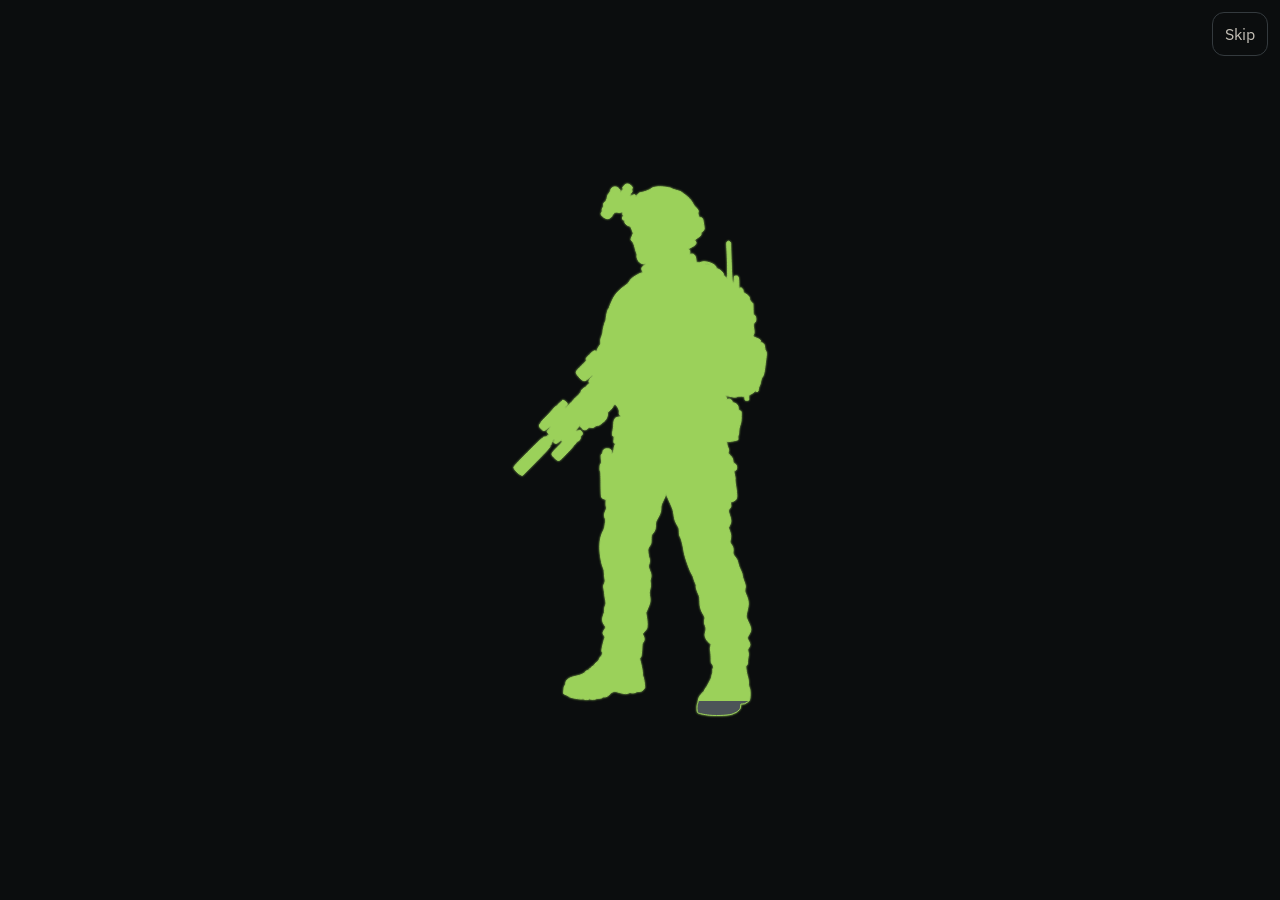
==== commit b9a4c0ac: "Publish KitCheck Tactical build-20261125-06eac9f (review fixes)" ====
--- a/index.html
+++ b/index.html
@@ -24,10 +24,17 @@
     <link rel="manifest" href="./manifest.webmanifest" />
     <link rel="icon" href="./icons/icon-192.png" type="image/png" />
     <title>KitCheck Tactical</title>
-    <script type="module" crossorigin src="./assets/index-B_kPo7SF.js"></script>
+    <script type="module" crossorigin src="./assets/index-BFwirn1Y.js"></script>
     <link rel="modulepreload" crossorigin href="./assets/rolldown-runtime-4tVxZq34.js">
     <link rel="modulepreload" crossorigin href="./assets/catalog-BbDAyMr9.js">
-    <link rel="stylesheet" crossorigin href="./assets/index-B7SMwE__.css">
+    <link rel="stylesheet" crossorigin href="./assets/index-Lixd3Mo3.css">
+      <link rel="canonical" href="https://kitchecktactical.com/" />
+    <meta property="og:type" content="website" />
+    <meta property="og:title" content="KitCheck Tactical" />
+    <meta property="og:description" content="Build a real-life loadout and see what you own versus what you still need." />
+    <meta property="og:url" content="https://kitchecktactical.com/" />
+    <meta property="og:image" content="https://kitchecktactical.com/icons/icon-512.png" />
+    <meta name="twitter:card" content="summary_large_image" />
   <script id="vite-plugin-pwa:inline-sw">if('serviceWorker' in navigator) {window.addEventListener('load', () => {navigator.serviceWorker.register('./sw.js', { scope: './' })})}</script></head>
   <body>
     <div id="app"></div>
--- a/assets/index-Lixd3Mo3.css
+++ b/assets/index-Lixd3Mo3.css
@@ -0,0 +1 @@
+@font-face{font-family:IBM Plex Sans;font-style:normal;font-display:swap;font-weight:400;src:url(./ibm-plex-sans-cyrillic-ext-400-normal-g30qAdWV.woff2)format("woff2"),url(./ibm-plex-sans-cyrillic-ext-400-normal-Dsrv2Tcn.woff)format("woff");unicode-range:U+460-52F,U+1C80-1C8A,U+20B4,U+2DE0-2DFF,U+A640-A69F,U+FE2E-FE2F}@font-face{font-family:IBM Plex Sans;font-style:normal;font-display:swap;font-weight:400;src:url(./ibm-plex-sans-cyrillic-400-normal-DZqxrq2p.woff2)format("woff2"),url(./ibm-plex-sans-cyrillic-400-normal-BTotfTJu.woff)format("woff");unicode-range:U+301,U+400-45F,U+490-491,U+4B0-4B1,U+2116}@font-face{font-family:IBM Plex Sans;font-style:normal;font-display:swap;font-weight:400;src:url(./ibm-plex-sans-greek-400-normal-_efipK4i.woff2)format("woff2"),url(./ibm-plex-sans-greek-400-normal-D9ESIMu3.woff)format("woff");unicode-range:U+370-377,U+37A-37F,U+384-38A,U+38C,U+38E-3A1,U+3A3-3FF}@font-face{font-family:IBM Plex Sans;font-style:normal;font-display:swap;font-weight:400;src:url(./ibm-plex-sans-vietnamese-400-normal-DG4YqDda.woff2)format("woff2"),url(./ibm-plex-sans-vietnamese-400-normal-fK1oJ5dG.woff)format("woff");unicode-range:U+102-103,U+110-111,U+128-129,U+168-169,U+1A0-1A1,U+1AF-1B0,U+300-301,U+303-304,U+308-309,U+323,U+329,U+1EA0-1EF9,U+20AB}@font-face{font-family:IBM Plex Sans;font-style:normal;font-display:swap;font-weight:400;src:url(./ibm-plex-sans-latin-ext-400-normal-C5H60-Va.woff2)format("woff2"),url(./ibm-plex-sans-latin-ext-400-normal-RBey6euL.woff)format("woff");unicode-range:U+100-2BA,U+2BD-2C5,U+2C7-2CC,U+2CE-2D7,U+2DD-2FF,U+304,U+308,U+329,U+1D00-1DBF,U+1E00-1E9F,U+1EF2-1EFF,U+2020,U+20A0-20AB,U+20AD-20C0,U+2113,U+2C60-2C7F,U+A720-A7FF}@font-face{font-family:IBM Plex Sans;font-style:normal;font-display:swap;font-weight:400;src:url(./ibm-plex-sans-latin-400-normal-CDDApCn2.woff2)format("woff2"),url(./ibm-plex-sans-latin-400-normal-CYLoc0-x.woff)format("woff");unicode-range:U+??,U+131,U+152-153,U+2BB-2BC,U+2C6,U+2DA,U+2DC,U+304,U+308,U+329,U+2000-206F,U+20AC,U+2122,U+2191,U+2193,U+2212,U+2215,U+FEFF,U+FFFD}@font-face{font-family:IBM Plex Sans;font-style:normal;font-display:swap;font-weight:600;src:url(./ibm-plex-sans-cyrillic-ext-600-normal-DUMzJB7m.woff2)format("woff2"),url(./ibm-plex-sans-cyrillic-ext-600-normal-Bz0x94Yp.woff)format("woff");unicode-range:U+460-52F,U+1C80-1C8A,U+20B4,U+2DE0-2DFF,U+A640-A69F,U+FE2E-FE2F}@font-face{font-family:IBM Plex Sans;font-style:normal;font-display:swap;font-weight:600;src:url(./ibm-plex-sans-cyrillic-600-normal-71GNu3SW.woff2)format("woff2"),url(./ibm-plex-sans-cyrillic-600-normal-BGq0mW3O.woff)format("woff");unicode-range:U+301,U+400-45F,U+490-491,U+4B0-4B1,U+2116}@font-face{font-family:IBM Plex Sans;font-style:normal;font-display:swap;font-weight:600;src:url(./ibm-plex-sans-greek-600-normal-DzTrcv_p.woff2)format("woff2"),url(./ibm-plex-sans-greek-600-normal-D-CqTdkO.woff)format("woff");unicode-range:U+370-377,U+37A-37F,U+384-38A,U+38C,U+38E-3A1,U+3A3-3FF}@font-face{font-family:IBM Plex Sans;font-style:normal;font-display:swap;font-weight:600;src:url(./ibm-plex-sans-vietnamese-600-normal-DpPYBSTl.woff2)format("woff2"),url(./ibm-plex-sans-vietnamese-600-normal-DgdngZtN.woff)format("woff");unicode-range:U+102-103,U+110-111,U+128-129,U+168-169,U+1A0-1A1,U+1AF-1B0,U+300-301,U+303-304,U+308-309,U+323,U+329,U+1EA0-1EF9,U+20AB}@font-face{font-family:IBM Plex Sans;font-style:normal;font-display:swap;font-weight:600;src:url(./ibm-plex-sans-latin-ext-600-normal-DOrvGEcy.woff2)format("woff2"),url(./ibm-plex-sans-latin-ext-600-normal-DIrixKbi.woff)format("woff");unicode-range:U+100-2BA,U+2BD-2C5,U+2C7-2CC,U+2CE-2D7,U+2DD-2FF,U+304,U+308,U+329,U+1D00-1DBF,U+1E00-1E9F,U+1EF2-1EFF,U+2020,U+20A0-20AB,U+20AD-20C0,U+2113,U+2C60-2C7F,U+A720-A7FF}@font-face{font-family:IBM Plex Sans;font-style:normal;font-display:swap;font-weight:600;src:url(./ibm-plex-sans-latin-600-normal-CuJfVYMP.woff2)format("woff2"),url(./ibm-plex-sans-latin-600-normal-Cu4Hd6ag.woff)format("woff");unicode-range:U+??,U+131,U+152-153,U+2BB-2BC,U+2C6,U+2DA,U+2DC,U+304,U+308,U+329,U+2000-206F,U+20AC,U+2122,U+2191,U+2193,U+2212,U+2215,U+FEFF,U+FFFD}@font-face{font-family:Barlow Condensed;font-style:normal;font-display:swap;font-weight:500;src:url(./barlow-condensed-vietnamese-500-normal-DjeaNLFD.woff2)format("woff2"),url(./barlow-condensed-vietnamese-500-normal-CsrJDWc5.woff)format("woff");unicode-range:U+102-103,U+110-111,U+128-129,U+168-169,U+1A0-1A1,U+1AF-1B0,U+300-301,U+303-304,U+308-309,U+323,U+329,U+1EA0-1EF9,U+20AB}@font-face{font-family:Barlow Condensed;font-style:normal;font-display:swap;font-weight:500;src:url(./barlow-condensed-latin-ext-500-normal-yA5ONLQ9.woff2)format("woff2"),url(./barlow-condensed-latin-ext-500-normal-B1RE8WP7.woff)format("woff");unicode-range:U+100-2BA,U+2BD-2C5,U+2C7-2CC,U+2CE-2D7,U+2DD-2FF,U+304,U+308,U+329,U+1D00-1DBF,U+1E00-1E9F,U+1EF2-1EFF,U+2020,U+20A0-20AB,U+20AD-20C0,U+2113,U+2C60-2C7F,U+A720-A7FF}@font-face{font-family:Barlow Condensed;font-style:normal;font-display:swap;font-weight:500;src:url(./barlow-condensed-latin-500-normal-BgYH2mbd.woff2)format("woff2"),url(./barlow-condensed-latin-500-normal-HIEiP5Ov.woff)format("woff");unicode-range:U+??,U+131,U+152-153,U+2BB-2BC,U+2C6,U+2DA,U+2DC,U+304,U+308,U+329,U+2000-206F,U+20AC,U+2122,U+2191,U+2193,U+2212,U+2215,U+FEFF,U+FFFD}@font-face{font-family:Barlow Condensed;font-style:normal;font-display:swap;font-weight:600;src:url(./barlow-condensed-vietnamese-600-normal-A5AYRdjN.woff2)format("woff2"),url(./barlow-condensed-vietnamese-600-normal-CNlPk46_.woff)format("woff");unicode-range:U+102-103,U+110-111,U+128-129,U+168-169,U+1A0-1A1,U+1AF-1B0,U+300-301,U+303-304,U+308-309,U+323,U+329,U+1EA0-1EF9,U+20AB}@font-face{font-family:Barlow Condensed;font-style:normal;font-display:swap;font-weight:600;src:url(./barlow-condensed-latin-ext-600-normal-18ESti3H.woff2)format("woff2"),url(./barlow-condensed-latin-ext-600-normal-Clv9cIcR.woff)format("woff");unicode-range:U+100-2BA,U+2BD-2C5,U+2C7-2CC,U+2CE-2D7,U+2DD-2FF,U+304,U+308,U+329,U+1D00-1DBF,U+1E00-1E9F,U+1EF2-1EFF,U+2020,U+20A0-20AB,U+20AD-20C0,U+2113,U+2C60-2C7F,U+A720-A7FF}@font-face{font-family:Barlow Condensed;font-style:normal;font-display:swap;font-weight:600;src:url(./barlow-condensed-latin-600-normal-DepVgxBB.woff2)format("woff2"),url(./barlow-condensed-latin-600-normal-BFJEwTuo.woff)format("woff");unicode-range:U+??,U+131,U+152-153,U+2BB-2BC,U+2C6,U+2DA,U+2DC,U+304,U+308,U+329,U+2000-206F,U+20AC,U+2122,U+2191,U+2193,U+2212,U+2215,U+FEFF,U+FFFD}@font-face{font-family:Barlow Condensed;font-style:normal;font-display:swap;font-weight:700;src:url(./barlow-condensed-vietnamese-700-normal-DYeBwlKR.woff2)format("woff2"),url(./barlow-condensed-vietnamese-700-normal-DhIzd8Tb.woff)format("woff");unicode-range:U+102-103,U+110-111,U+128-129,U+168-169,U+1A0-1A1,U+1AF-1B0,U+300-301,U+303-304,U+308-309,U+323,U+329,U+1EA0-1EF9,U+20AB}@font-face{font-family:Barlow Condensed;font-style:normal;font-display:swap;font-weight:700;src:url(./barlow-condensed-latin-ext-700-normal-CwuXbfVR.woff2)format("woff2"),url(./barlow-condensed-latin-ext-700-normal-BIHFfxf0.woff)format("woff");unicode-range:U+100-2BA,U+2BD-2C5,U+2C7-2CC,U+2CE-2D7,U+2DD-2FF,U+304,U+308,U+329,U+1D00-1DBF,U+1E00-1E9F,U+1EF2-1EFF,U+2020,U+20A0-20AB,U+20AD-20C0,U+2113,U+2C60-2C7F,U+A720-A7FF}@font-face{font-family:Barlow Condensed;font-style:normal;font-display:swap;font-weight:700;src:url(./barlow-condensed-latin-700-normal-v1xN8_Wq.woff2)format("woff2"),url(./barlow-condensed-latin-700-normal-Dmwat-ge.woff)format("woff");unicode-range:U+??,U+131,U+152-153,U+2BB-2BC,U+2C6,U+2DA,U+2DC,U+304,U+308,U+329,U+2000-206F,U+20AC,U+2122,U+2191,U+2193,U+2212,U+2215,U+FEFF,U+FFFD}:root,:root[data-theme=dark]{--lightningcss-light: ;--lightningcss-dark:initial;color-scheme:dark;--bg:#171a1c;--panel:#23282b;--line:#343a3e;--text:#f3f0e8;--muted:#c4bfb6;--orange:#ff5a1f;--coyote:#c4a27a;--coyote-fill:#3a3026;--fit:#3cb85a;--fit-fill:#1c3324;--maybe:#e3a008;--no:#ff6b5e;--figure:#a8afa9;--figure-deep:#6e7772;--figure-edge:#e4e7e3;--sil:#3a4146;--sil-rim:#c5cdc8;--zone-line:#e4e8e4;--photo:#2c3134;--shadow:none;--accent:var(--orange);font-family:IBM Plex Sans,sans-serif}:root[data-theme=light]{--lightningcss-light:initial;--lightningcss-dark: ;color-scheme:light;--bg:#f4f2ee;--panel:#fff;--line:#e4e1db;--text:#1f2420;--muted:#6b6e6a;--orange:#ff5a1f;--coyote:#8d6b44;--coyote-fill:#f6efe6;--fit:#146c2e;--fit-fill:#e7f6eb;--maybe:#e3a008;--no:#d6453a;--figure:#5e6661;--figure-deep:#3c4440;--figure-edge:#242824;--sil:#1b2024;--sil-rim:#1b2024;--zone-line:#e7ebe6;--photo:#e7e4de;--shadow:0 1px 2px #1f24200f, 0 8px 24px #1f24200f;--accent:var(--orange)}@media (prefers-color-scheme:light){:root[data-theme=system]{--lightningcss-light:initial;--lightningcss-dark: ;color-scheme:light;--bg:#f4f2ee;--panel:#fff;--line:#e4e1db;--text:#1f2420;--muted:#6b6e6a;--orange:#ff5a1f;--coyote:#8d6b44;--coyote-fill:#f6efe6;--fit:#146c2e;--fit-fill:#e7f6eb;--maybe:#e3a008;--no:#d6453a;--figure:#5e6661;--figure-deep:#3c4440;--figure-edge:#242824;--sil:#1b2024;--sil-rim:#1b2024;--zone-line:#e7ebe6;--photo:#e7e4de;--shadow:0 1px 2px #1f24200f, 0 8px 24px #1f24200f;--accent:var(--orange)}}*{box-sizing:border-box}html{scroll-padding-bottom:16px}body{background:var(--bg);color:var(--text);margin:0}.shell{flex-direction:column;width:100%;max-width:960px;min-height:100dvh;margin:0 auto;padding:12px 12px 0;display:flex;overflow-x:clip}.top{flex-wrap:wrap;justify-content:space-between;align-items:flex-start;gap:8px 12px;margin-bottom:12px;display:flex}.top h1{letter-spacing:0;margin:0;font-size:1.25rem;font-weight:600}.top h1.wordmark{min-width:0;max-width:100%;color:var(--text);letter-spacing:.06em;white-space:nowrap;align-items:center;gap:.08em;margin:0;font-family:Barlow Condensed,Arial Narrow,Impact,sans-serif;font-size:clamp(1.15rem,4.8vw,1.85rem);font-weight:700;line-height:1;display:flex}.wordmark-stamp{width:.95em;height:.95em;color:var(--fit);flex:none}.wordmark-words{white-space:nowrap}.wordmark-cut{background:0 0;-webkit-mask-image:linear-gradient(#000 0 46%,#0000 46% 54%,#000 54% 100%);mask-image:linear-gradient(#000 0 46%,#0000 46% 54%,#000 54% 100%)}.wordmark-accent{color:var(--fit)}.top-actions button{min-width:44px;min-height:44px}.form,.fields,.data-actions{flex-direction:column;gap:12px;min-width:0;max-width:100%;display:flex}.form{max-width:32rem}.lede,.hint{color:var(--muted);margin:0;font-size:.9rem}.fields label,.import-block label{flex-direction:column;gap:4px;font-size:.9rem;display:flex}.fields fieldset label{flex-direction:row;align-items:center;gap:8px}.fields>label:has(input[type=checkbox]){flex-direction:row;align-items:center;gap:8px}fieldset{border:1px solid var(--line);flex-direction:column;gap:8px;margin:0;display:flex}input,select,button{font:inherit;color:inherit}input[type=text],input:not([type]),select{background:var(--panel);border:1px solid var(--line);border-radius:12px;width:100%;max-width:100%;padding:8px;display:block}button{background:var(--panel);border:1px solid var(--line);box-shadow:var(--shadow);cursor:pointer;border-radius:12px;padding:10px 12px}button[type=submit]{background:var(--orange);border-color:var(--orange);color:#1f2420;font-weight:600}.gun-links{flex-direction:column;gap:8px;display:flex}a{color:var(--text);-webkit-text-decoration-color:var(--orange);text-decoration-color:var(--orange);text-underline-offset:3px}.gun-links a{color:var(--text)}main{flex:1}.grid{flex-direction:column;gap:8px;display:flex}.slot-row{gap:8px;display:grid}.cols-2{grid-template-columns:1.7fr 1fr}.cols-3,.cols-4{grid-template-columns:repeat(var(--cols,3), minmax(0, 1fr))}.cols-3{--cols:3}.cols-4{--cols:2}.slot{background:var(--panel);border:1px solid var(--line);min-height:76px;box-shadow:var(--shadow);border-radius:12px;align-items:flex-start;padding:6px 18px 8px 6px;display:flex;position:relative}.slot-label,.totals-label,.tag,.chip{letter-spacing:.04em;text-transform:uppercase;font-family:Barlow Condensed,sans-serif;font-weight:600}.slot-label{min-width:0;color:var(--muted);align-items:center;gap:4px;font-size:.72rem;line-height:1.1;display:flex}.slot-mark{flex:none;width:24px;height:24px;display:inline-grid;position:relative}.slot-icon{color:#9aa3ad;width:24px;height:24px}.slot-icon path{fill:currentColor;stroke:none}.slot-mark-filled .slot-icon,.slot-mark-selected .slot-icon,.slot[data-filled="1"] .slot-icon{color:var(--orange);filter:drop-shadow(0 0 4px color-mix(in srgb, var(--orange) 75%, transparent))}.slot-check{background:var(--orange);width:10px;height:10px;box-shadow:0 0 4px color-mix(in srgb, var(--orange) 80%, transparent);border-radius:50%;position:absolute;bottom:-3px;right:-3px}.slot-check:after{content:"";border:1.5px solid #171a1c;border-width:0 1.5px 1.5px 0;width:2px;height:5px;position:absolute;top:1px;left:3px;transform:rotate(45deg)}.chevron{border-right:2px solid var(--muted);border-bottom:2px solid var(--muted);width:7px;height:7px;position:absolute;bottom:8px;right:8px;transform:rotate(-45deg)}.stash-toggle{align-self:flex-start;min-height:44px}.stash-head{justify-content:space-between;align-items:center;gap:8px;display:flex}.stash-close{min-height:44px}.totals{padding:12px 4px calc(16px + env(safe-area-inset-bottom,0px));border-top:1px solid var(--line);background:var(--bg);grid-template-columns:repeat(3,minmax(0,1fr));gap:8px;margin:12px 0 0;display:grid;position:static}.totals p{flex-direction:column;align-items:center;gap:4px;margin:0;display:flex}.totals-label{letter-spacing:.08em;text-transform:uppercase;color:var(--muted);font-size:.68rem}.totals-note{overflow-wrap:anywhere;text-align:center;max-width:100%;color:var(--muted);font-size:.62rem;line-height:1.15;display:block}.totals-value{font-size:1rem}.top-actions{flex-wrap:wrap;gap:6px;margin-left:auto;display:flex}.top-actions button{min-width:44px;min-height:44px;padding:6px 8px}@media (width<=480px){.top h1.wordmark{flex:1 0 100%;font-size:1.35rem}}.loadout-name{margin:0 0 8px}.builder{flex-direction:column;gap:8px;min-width:0;padding-bottom:8px;display:flex}.board{flex-direction:column;gap:8px;min-width:0;display:flex;position:relative}.ring{grid-template-columns:minmax(72px,22%) minmax(0,1fr) minmax(72px,22%);align-items:stretch;gap:4px;min-width:0;display:grid;position:relative}.col{flex-direction:column;gap:4px;min-width:0;display:flex}.figure{color:var(--sil);min-width:0;min-height:0;position:relative;overflow:visible}.figure-bg{z-index:0;pointer-events:none;border-radius:12px;width:100%;height:100%;position:absolute;inset:0}.mannequin{z-index:1;width:auto;max-width:92%;height:96%;position:absolute;top:2%;left:50%;transform:translate(-50%)}.bg-choices{border:0;flex-wrap:wrap;gap:8px;margin:0 0 16px;padding:0;display:flex}.bg-choices legend{width:100%;margin-bottom:8px}.bg-choices label{border:1px solid var(--line);background:var(--panel);border-radius:10px;align-items:center;gap:6px;min-height:44px;padding:8px 12px;display:inline-flex}.leaders{pointer-events:none;width:100%;height:100%;position:absolute;inset:0;overflow:visible}.leader{fill:none;stroke:var(--muted);stroke-width:1.25px;stroke-linejoin:round;stroke-linecap:round;opacity:.55}.leader.on{stroke:var(--orange);opacity:.95}.kit-man{fill:var(--sil)}.kit-man,:root[data-theme=dark] .kit-man,:root:not([data-theme]) .kit-man{filter:drop-shadow(0 0 2px #9bd15a)}.kit-man path{stroke:#9bd15a;stroke-width:1px;stroke-linejoin:round;vector-effect:non-scaling-stroke}@media (prefers-color-scheme:dark){:root[data-theme=system] .kit-man{filter:drop-shadow(0 0 2px #9bd15a)}}@media (prefers-reduced-motion:reduce){.kit-man,.splash-outline,.splash-fill{animation:none}}.zone-hit{fill:#0000;stroke:none;cursor:pointer}.zone-paint{filter:drop-shadow(0 0 8px var(--orange));pointer-events:none}.zone-fill{stroke:none}.zone-fill.lit{fill:color-mix(in srgb, var(--orange) 55%, transparent)}.zone-fill.hot{fill:color-mix(in srgb, var(--orange) 82%, transparent)}.zone-anchor{fill:#0000;stroke:none;pointer-events:none}.zone-badge{fill:var(--zone-line);stroke:none;pointer-events:none}.zone-badge path{fill:none;stroke:var(--bg);stroke-linecap:round}.zone[data-filled="1"] .zone-badge{display:none}.kit-detail{z-index:40;background:var(--panel);width:min(360px,100% - 24px);max-height:min(70dvh,640px);color:var(--text);border:1px solid var(--line);box-shadow:var(--shadow);border-radius:12px;flex-direction:column;gap:12px;padding:16px;display:flex;position:fixed;top:18%;left:50%;overflow:auto;transform:translate(-50%)}.kit-detail h2{margin:0;font-size:1.05rem}.kit-detail .product-photo,.kit-detail .slot-mark{width:120px;height:120px}.kit-detail .slot-icon{width:100%;height:100%}.remove-slot,.confirm-remove button,.undo-toast button{min-width:44px;min-height:44px}.remove-slot{flex-direction:column;justify-content:center;align-items:center;gap:2px;max-width:100%;padding:2px 6px;font-size:.72rem;line-height:1;display:inline-flex}.remove-icon{flex:none;width:16px;height:16px}.confirm-remove,.undo-toast{z-index:40;background:var(--panel);color:var(--text);border:1px solid var(--line);box-shadow:var(--shadow);border-radius:12px;position:fixed}.confirm-remove{flex-direction:column;gap:12px;width:min(360px,100% - 24px);padding:16px;display:flex;top:30%;left:50%;transform:translate(-50%)}.confirm-remove div{gap:8px;display:flex}.undo-toast{left:50%;bottom:calc(6.5rem + env(safe-area-inset-bottom,0px));align-items:center;gap:12px;max-width:calc(100% - 24px);padding:8px 12px;display:flex;transform:translate(-50%)}.strip{gap:6px;min-width:0;padding-bottom:2px;display:flex;overflow-x:auto}.board .slot{width:auto;min-width:72px;min-height:72px;padding:4px;scroll-margin-bottom:16px}.strip .slot{flex:0 0 72px}.board .slot-hit{gap:2px;width:100%;min-width:44px;min-height:44px;padding:2px 4px}.sr-only{clip:rect(0, 0, 0, 0);white-space:nowrap;border:0;width:1px;height:1px;margin:-1px;padding:0;position:absolute;overflow:hidden}.board .slot-label{white-space:normal;overflow-wrap:anywhere;letter-spacing:.02em;width:100%;max-width:100%;line-height:1.05;display:block;overflow:hidden}.board .slot-item{-webkit-line-clamp:2;white-space:normal;overflow-wrap:anywhere;-webkit-box-orient:vertical;width:100%;max-width:100%;max-height:2.3em;line-height:1.15;display:-webkit-box;overflow:hidden}.photo-tile{aspect-ratio:1;background:var(--photo);border-radius:8px;place-items:center;width:100%;max-height:72px;display:grid;overflow:hidden}.board .photo-tile{width:min(100%,112px);max-height:112px;margin-inline:auto;position:relative}.board .photo-tile .illustration{position:static}.board .photo-tile .illustration-label{z-index:1;pointer-events:none;position:absolute;bottom:0;left:0;right:0}.photo-tile .product-photo,.pick-thumb .product-photo,.summary-thumb .product-photo,.item-photo .product-photo{object-fit:contain;background:var(--photo);width:100%;height:100%}.photo-fallback>.product-photo{background:0 0}.photo-fallback>.product-photo:not(.is-ready){opacity:0}.photo-fallback>.product-photo.is-ready{z-index:1;position:relative}.pick-thumb .product-photo,.summary-thumb .product-photo{width:48px;height:48px}.item-photo{aspect-ratio:1;object-fit:contain;background:var(--photo);border-radius:12px;width:min(100%,320px);height:auto;display:block}.summary-slots{flex-direction:column;gap:8px;margin:0;padding:0;list-style:none;display:flex}.summary-slots li{grid-template-columns:40px minmax(0,1fr);align-items:center;gap:8px;min-width:0;display:grid}.summary-slots li span:last-child{-webkit-line-clamp:2;-webkit-box-orient:vertical;min-width:0;display:-webkit-box;overflow:hidden}.pick-thumb .slot-mark,.summary-slots .slot-mark,.cart-store .slot-mark,.compare-icons .slot-mark,.compare-missing .slot-mark,.kit-check .slot-mark{width:40px;height:40px}.board .slot-mark{width:clamp(72px,88%,96px);height:clamp(72px,88%,96px)}.slot-art{object-fit:contain;border-radius:10px;width:100%;height:100%;display:block}.slot-mark-empty .slot-art,.slot[data-filled="0"] .slot-art{opacity:.45;filter:saturate(.35)}.slot-mark-filled .slot-art,.slot-mark-selected .slot-art,.slot[data-filled="1"] .slot-art{opacity:1;filter:saturate(1) drop-shadow(0 0 6px color-mix(in srgb, var(--orange) 70%, transparent))}.board .slot-icon{width:100%;height:100%}.board .slot-check{width:16px;height:16px;bottom:-2px;right:-2px}.board .slot-check:after{border-width:0 2px 2px 0;width:3px;height:7px;top:2px;left:5px}.board .badge{position:absolute;top:2px;right:2px}.slot-item{-webkit-line-clamp:2;white-space:normal;overflow-wrap:anywhere;-webkit-box-orient:vertical;max-height:2.3em;line-height:1.15;display:-webkit-box;overflow:hidden}.pick-row{grid-template-columns:48px minmax(0,1fr);grid-template-areas:"thumb copy""actions actions";align-items:start;gap:4px 8px;height:220px;display:grid;overflow:hidden}.pick-thumb{background:var(--photo);border-radius:8px;grid-area:thumb;place-items:center;width:48px;height:48px;display:grid;overflow:hidden}.kit-check li label,.compare-missing li{align-items:center;gap:8px;display:flex}.kit-check li label{flex-wrap:wrap}.kit-check .fit-warn{flex-basis:100%}.due-soon li{flex-wrap:wrap;align-items:center;gap:8px;display:flex}.tour-dim{z-index:70;pointer-events:auto;position:fixed;inset:0}.tour-card{z-index:71;background:var(--panel);width:min(360px,100vw - 24px);color:var(--text);border:1px solid var(--line);box-shadow:var(--shadow);border-radius:12px;flex-direction:column;gap:12px;padding:16px;display:flex;position:fixed}.tour-line,.tour-actions button,.tour-forget,.tour-settings button{min-width:44px;min-height:44px}.tour-line{text-align:left;width:100%;font-size:1.05rem;line-height:1.35;display:block}.tour-caret{vertical-align:text-bottom;background:currentColor;width:2px;height:1em;margin-left:2px;animation:1s step-end infinite tour-blink;display:inline-block}.tour-actions,.tour-settings{flex-wrap:wrap;align-items:center;gap:8px;display:flex}.tour-forget{align-items:center;gap:8px;display:flex}@keyframes tour-blink{0%,45%{opacity:1}50%,to{opacity:0}}@media (prefers-reduced-motion:reduce){.tour-caret{animation:none;display:none}}.compare-icons,.compare-missing{flex-wrap:wrap;gap:6px;margin:6px 0;padding:0;list-style:none;display:flex}.photo-fallback{place-items:center;width:100%;height:100%;display:grid;position:relative}.photo-fallback>.slot-mark,.photo-fallback>.product-photo{grid-area:1/1}.photo-fallback .slot-check{z-index:2;bottom:4px;right:4px}.pick-main{grid-area:copy;min-width:0}.pick-actions{flex-wrap:wrap;grid-area:actions;gap:4px;min-width:0;display:flex}.pick-name{-webkit-line-clamp:2;white-space:normal;overflow-wrap:anywhere;-webkit-box-orient:vertical;max-height:2.3em;line-height:1.15;display:-webkit-box;overflow:hidden}.pick-meta{-webkit-line-clamp:3;white-space:normal;overflow-wrap:anywhere;color:var(--muted);-webkit-box-orient:vertical;font-size:.72rem;line-height:1.25;display:-webkit-box;overflow:hidden}.figure{color:var(--figure)}.figure svg.mannequin{width:auto;max-width:92%;height:96%}.board .slot{overflow:hidden}.board .edit-build{text-overflow:ellipsis;white-space:nowrap;width:100%;min-height:44px;overflow:hidden}.stash{display:none}.stash.open{z-index:20;background:var(--panel);border-top:1px solid var(--line);flex-direction:column;gap:8px;max-height:55dvh;padding:12px;display:flex;position:fixed;bottom:0;left:0;right:0;overflow:auto}.builder .slot-row{grid-template-columns:1fr 1fr}.builder .slot{flex-direction:column;min-height:52px}.slot-hit{text-align:left;background:0 0;border:0;flex-direction:column;align-items:flex-start;gap:2px;width:100%;padding:0;display:flex;position:static}.slot-item{font-size:.72rem;line-height:1.2}.subs{flex-wrap:wrap;gap:4px;display:flex}.subs button{padding:2px 4px;font-size:.62rem;line-height:1.1}.edit-build{margin-top:4px;padding:2px 4px;font-size:.62rem}.badge-fit,.badge-unsure,.badge-nofit{font-size:1.2rem;font-weight:700;line-height:1}.badge-fit{color:var(--fit)}.badge-unsure{color:var(--maybe)}.badge-nofit{color:var(--no)}.fit-warn{color:var(--maybe);margin:0;font-size:.75rem;line-height:1.3;display:block}.packing li,.packing label{flex-wrap:wrap;align-items:center;gap:8px;display:flex}.packing select,.packing button,.due-soon button,.date-btn,.kit-detail input,.kit-detail select,.kit-detail button{min-width:44px;min-height:44px}.due-badge{background:var(--maybe);color:#1f2420;border-radius:999px;margin-left:6px;padding:2px 6px;font-size:.75rem;display:inline-block}.picker,.edit-build-panel,.loadouts{z-index:30;background:var(--bg);border-top:1px solid var(--line);flex-direction:column;gap:8px;max-height:72dvh;padding:12px;display:flex;position:fixed;bottom:0;left:0;right:0;overflow:auto}.picker-head,.loadouts li{justify-content:space-between;align-items:center;gap:8px;display:flex}.picker-head h2,.stash h2{margin:0;font-size:1rem}.picker select,.picker input,.picker button,.loadouts input,.fields input,.fields select{min-height:44px}.tier-row{flex-wrap:wrap;gap:8px;display:flex}.tier-row button{text-align:left;flex-direction:column;align-items:flex-start;min-width:44px;min-height:44px;display:flex}.vlist{height:320px;position:relative;overflow:auto}.pick-row{box-sizing:border-box;grid-template-columns:48px minmax(0,1fr);grid-template-areas:"thumb copy""actions actions";align-items:start;gap:4px 8px;height:220px;display:grid;position:absolute;left:0;right:0;overflow:hidden}.build-grid .slot{flex-direction:column;width:100%;min-height:72px}.build-grid{grid-template-columns:1fr 1fr;gap:8px;display:grid}.chips{flex-wrap:wrap;gap:8px;display:flex}.chip{box-shadow:none;background:0 0;border:0;border-bottom:2px solid #0000;border-radius:0;padding:6px 2px}.chip[aria-pressed=true]{border-bottom-color:var(--orange);color:var(--text)}.tag{border-radius:999px;align-items:center;padding:2px 8px;font-size:.75rem;display:inline-flex}.tag-owned{background:var(--fit-fill);color:var(--text);border:1px solid var(--fit)}.tag-issued{background:var(--coyote-fill);color:var(--text);border:1px solid var(--coyote)}.stash-grid{grid-template-columns:1fr 1fr;gap:8px;margin-top:12px;display:grid}.stash-card{background:var(--panel);border:1px solid var(--line);min-height:88px;box-shadow:var(--shadow);border-radius:12px;flex-direction:column;align-items:flex-start;gap:6px;padding:8px;display:flex}.suggest ul{flex-direction:column;gap:8px;margin:0;padding:0;list-style:none;display:flex}.suggest li{justify-content:space-between;align-items:center;gap:8px;min-width:0;display:flex}.suggest li span{overflow-wrap:anywhere;min-width:0}.pick-main{width:100%;min-width:0;max-height:100%;box-shadow:none;text-align:left;background:0 0;border:0;flex-direction:column;grid-area:copy;align-items:stretch;padding:0;display:flex;overflow:hidden}.own-btn{align-self:center;padding:4px 6px;font-size:.68rem}.manual-form{padding-bottom:16px}.manual-form .save-bar{background:var(--bg);border-top:1px solid var(--line);margin-top:12px;padding-top:12px}.manual-form .save-bar button{width:100%}.short-list{height:220px}.short-list .pick-row{-webkit-line-clamp:2;white-space:normal;overflow-wrap:anywhere;-webkit-box-orient:vertical;height:64px;padding:6px 8px;line-height:1.2;display:-webkit-box;overflow:hidden}.price-list{flex-direction:column;gap:8px;margin:12px 0 0;padding:0;list-style:none;display:flex}.price-list li,.buy-links{flex-wrap:wrap;align-items:center;gap:8px;display:flex}.summary section{margin-top:16px}.warn{border:1px solid var(--maybe);background:color-mix(in srgb, var(--maybe) 16%, var(--panel));color:var(--text);border-radius:12px;align-items:center;gap:8px;margin:0;padding:10px 12px;font-weight:600;display:flex}.warn .alert-icon{width:24px;height:24px;color:var(--maybe)}.loadout-name{flex-wrap:wrap;align-items:center;gap:16px;display:flex}.loadout-name span{min-width:0}.loadout-name button{margin-left:8px}.loadouts label,.loadouts li{flex-wrap:wrap;align-items:center;gap:8px;display:flex}.loadouts input,.loadouts button{min-width:44px;min-height:44px}.share-view{flex-direction:column;align-items:stretch;gap:8px;display:flex}.share-card{border:1px solid var(--line);width:min(100%,360px);height:auto;display:block}.stash ul,.loadouts ul{flex-direction:column;gap:8px;margin:0;padding:0;list-style:none;display:flex}@media (width>=1024px){.shell{max-width:1180px}.ring{grid-template-columns:minmax(0,1fr) minmax(0,40%) minmax(0,1fr);gap:12px}.remove-slot{flex-direction:row;gap:4px;font-size:.8rem}.slot-primary{min-height:120px}.strip{overflow:visible}.strip .slot{flex:1 1 0;min-width:0}.stash-toggle{display:none}.stash,.stash.open{z-index:auto;background:0 0;border-top:0;flex-direction:column;gap:8px;max-height:none;padding:0;display:flex;position:static;overflow:visible}.stash-close{display:none}.pick-row{grid-template-columns:48px minmax(0,1fr) minmax(0,180px);grid-template-areas:"thumb copy actions"}.stash-grid{grid-template-columns:repeat(3,minmax(0,1fr))}.builder .slot{min-height:72px}.picker,.edit-build-panel,.loadouts{border:1px solid var(--line);width:min(420px,36vw);max-height:none;inset:72px 16px 16px auto}.cols-4{--cols:4}.shell{padding:24px 24px 0}.top h1{font-size:1.6rem}.top h1.wordmark{flex:none;font-size:1.85rem}.loadout-name{gap:24px}.slot{min-height:72px;padding:8px 10px}.board .slot{min-height:72px;padding:4px 6px}.slot-label,.totals-label{font-size:.75rem}}.slot-actions{flex-wrap:wrap;gap:4px;width:100%;min-width:0;display:flex}.light-launch,.light-launch,.mod-launch,.slot-actions .edit-build{white-space:normal;min-width:44px;max-width:100%;min-height:44px;margin:0;line-height:1.1}.light-launch{flex-direction:column;align-items:flex-start;gap:2px;display:flex;overflow:hidden}.light-launch span,.light-note{text-overflow:ellipsis;white-space:nowrap;max-width:100%;overflow:hidden}.light-note{color:var(--maybe);font-size:.68rem}.mod-shell{max-width:1180px}.modding{flex-direction:column;gap:10px;min-width:0;padding-bottom:24px;display:flex}.modding>header.top{flex-wrap:nowrap;align-items:center}.modding>header.top>div{flex:auto;min-width:0}.modding>header.top .hint{text-overflow:ellipsis;white-space:nowrap;overflow:hidden}.modding .mod-toggle{flex-wrap:nowrap;flex:none}.mod-back,.mod-close,.mod-toggle button,.preset-row .chip,.mod-tabs button,.fit-chip,.ready-ring{min-width:44px;min-height:44px}.mod-toggle,.preset-row,.mod-filters,.mod-tabs{flex-wrap:wrap;gap:6px;min-width:0;display:flex}.mod-stats{z-index:5;background:var(--bg);grid-template-columns:repeat(2,minmax(0,1fr));gap:8px;padding-bottom:4px;display:grid;position:sticky;top:0}.mod-stat{flex-direction:column;gap:2px;min-width:0;margin:0;display:flex}.num,.mod-stat,.stat-delta,.pick-meta{font-variant-numeric:tabular-nums}.mod-stat .num,.ready-ring{overflow-wrap:anywhere}.spec,.why-pop dd{font-family:ui-monospace,IBM Plex Mono,monospace;font-size:.78rem}.stat-track{background:var(--line);border-radius:99px;height:4px;display:block;overflow:hidden}.stat-fill{background:var(--orange);height:100%;transition:width .2s;display:block}.stat-delta{color:var(--orange);font-size:.75rem}.ready-ring{border:2px solid var(--orange);color:var(--text);background:0 0;border-radius:999px;padding:6px 10px}.ready-ring.has-issue{border-color:var(--no)}.ready-missing{color:var(--muted);margin:0;padding-left:1.1rem}.mod-board{flex-direction:column;gap:8px;min-width:0;display:flex}.mod-figure{background:var(--panel);border:1px solid var(--line);border-radius:12px;min-height:200px;position:relative;overflow:hidden}.gun-viewport{touch-action:none;cursor:grab;height:100%;min-height:200px;overflow:hidden}.gun-stage{transform-origin:50%;position:relative}.gun-drawing{width:100%;height:auto;color:var(--text);display:block}.gun-grid{opacity:.35}.gun-ticks{opacity:.45}.part-on{fill:none;stroke:var(--orange);stroke-width:1.5px}.part-off{display:none}.gun-leaders{opacity:.8}.gun-dots{position:absolute;inset:0}.gun-dot{background:var(--orange);color:#171a1c;border-radius:50%;place-items:center;width:22px;height:22px;margin:-11px 0 0 -11px;font-size:.7rem;font-weight:600;display:none;position:absolute}.mod-tabs{display:flex}.mod-slots{gap:8px;min-width:0;padding-bottom:4px;display:flex;overflow-x:auto}.mod-slot{background:var(--panel);border:1px dashed var(--line);border-radius:12px;flex-direction:column;flex:0 0 148px;gap:4px;min-width:0;min-height:88px;padding:6px;display:flex;position:relative}.mod-slot.is-suggested{border-color:var(--orange)}.mod-slot .slot-hit{min-width:44px;min-height:44px}.mod-slot .slot-item,.mod-slot .slot-why,.mod-slot .slot-label{text-overflow:ellipsis;white-space:nowrap;max-width:100%;display:block;overflow:hidden}.mod-slot .photo-tile{aspect-ratio:1;width:72px;height:72px;max-height:none;box-shadow:none;background:#14181b;place-items:center;margin-inline:auto;position:relative;overflow:hidden}.mod-slot .photo-tile .slot-mark,.mod-slot .photo-tile .slot-icon,.mod-slot .photo-tile .slot-art,.mod-slot .mod-part{object-fit:contain;object-position:center;background:0 0;width:100%;max-width:100%;height:100%;max-height:100%;display:block}.mod-slot[data-filled="0"] .mod-part,.mod-slot[data-filled="0"] .slot-icon,.mod-slot[data-filled="0"] .slot-art{opacity:.42;filter:saturate(.3)}.mod-slot[data-filled="1"] .mod-part,.mod-slot[data-filled="1"] .slot-icon,.mod-slot[data-filled="1"] .slot-art{opacity:1;filter:drop-shadow(0 0 6px #9bd15abf)}.mod-slot .tag{position:absolute;bottom:2px;left:2px}.fit-chip{background:0 0;border-radius:999px;align-self:flex-start;padding:4px 8px}.chip-fit{color:var(--fit);border:1px solid var(--fit)}.chip-unsure{color:var(--maybe);border:1px solid var(--maybe)}.chip-nofit{color:var(--no);border:1px solid var(--no)}:root[data-theme=light] .chip-unsure{color:#7a4e00;border-color:#7a4e00}:root[data-theme=light] .chip-nofit{color:#9f2d2d;border-color:#9f2d2d}:root[data-theme=light] .stat-delta,:root[data-theme=light] .why-pop a{color:#b54316}.why-pop{z-index:6;background:var(--panel);border:1px solid var(--line);border-radius:12px;flex-direction:column;gap:8px;padding:12px;display:flex;position:relative}.why-pop dl{margin:0}.why-pop a{color:var(--orange)}.parts-tree,.parts-tree ul{min-width:0;margin:0;padding-left:1rem}.parts-tree button{text-align:left;max-width:100%;min-height:44px}.mod-picker .mod-pick{text-align:left;width:100%;min-height:84px;color:inherit;background:0 0;grid-template-columns:48px minmax(0,1fr) auto;align-items:center;gap:8px;display:grid;position:absolute;left:0;right:0}.mod-picker .mod-suggest{margin-bottom:6px;position:static}.mod-pick.is-nofit{opacity:.55}.pick-copy{flex-direction:column;min-width:0;display:flex}.skeleton{background:linear-gradient(90deg, var(--photo), var(--line), var(--photo));background-size:200% 100%}.mod-safety{padding-bottom:12px}.warn-card{border:1px solid var(--no);border-radius:8px;flex-direction:column;gap:8px;padding:8px;display:flex}:root[data-theme=light] .gun-drawing{color:#2a2e2c}:root[data-theme=light] .gun-line,:root[data-theme=light] .gun-leaders{opacity:.7}:root[data-theme=light] .gun-grid{opacity:.45}@media (width<=359px){.mod-slot .slot-item,.mod-slot .slot-why{display:none}}@media (width<=767px){.strip{overflow:visible}.strip .slot{flex:1 1 0;width:auto;min-width:0}.ring{align-items:start}.figure{aspect-ratio:531/1101;align-self:start;width:100%;height:auto;max-height:calc(100svh - 10.5rem)}.figure svg.mannequin{width:100%;max-width:none;height:100%;max-height:calc(100svh - 10.5rem);position:relative;top:auto;left:auto;transform:none}.board .slot{min-height:0;padding:2px 3px}.board .photo-tile{width:40px;height:40px}.board .slot-item{-webkit-line-clamp:1;max-height:1.2em}.gun-dot{display:grid}.gun-leaders,.bp-dim-text,.mod-slots[data-group=front] .mod-slot:not([data-group=front]),.mod-slots[data-group=top] .mod-slot:not([data-group=top]),.mod-slots[data-group=rear] .mod-slot:not([data-group=rear]),.mod-slots[data-group=lower] .mod-slot:not([data-group=lower]){display:none}.mod-slots{grid-template-columns:repeat(4,minmax(0,1fr));gap:6px;display:grid;overflow:visible}.mod-slot{flex:none;width:auto;min-width:0}.mod-slot .photo-tile{width:64px;height:64px}}@media (width>=768px){.mod-tabs{display:none}.gun-drawing{height:auto}.mod-figure{min-height:0}.mod-slots{grid-template-columns:repeat(3,minmax(0,1fr));display:grid;overflow:visible}.mod-slot{flex:initial}.mod-stats{grid-template-columns:repeat(3,minmax(0,1fr))}}@media (width>=1024px){.mod-board{grid-template-columns:200px minmax(0,1fr) 200px;align-items:center;column-gap:16px;display:grid}.mod-figure{grid-column:2;grid-row:1 / span var(--mod-span,8);align-self:center;min-height:0}.gun-drawing{height:100%;min-height:0}.mod-tabs{display:none}.mod-slots{display:contents}.mod-slot{grid-row:var(--mod-row);align-self:start}.mod-slot[data-side=left],.mod-slot[data-side=top]{grid-column:1}.mod-slot[data-side=right],.mod-slot[data-side=bottom]{grid-column:3}.mod-picker{border-top:0;border-left:1px solid var(--line);width:360px;max-height:none;inset:0 0 0 auto}}@media (prefers-reduced-motion:reduce){.stat-fill,.mod-slot.is-filling .photo-tile,.gun-dot,.gun-leaders{transition:none;animation:none}}@media (prefers-reduced-motion:no-preference){.mod-slot.is-filling .photo-tile{animation:.16s slot-fill}.gun-dot{animation:2s ease-out dot-pulse}}@keyframes slot-fill{0%{opacity:0;transform:scale(.92)}to{opacity:1;transform:scale(1)}}@keyframes dot-pulse{0%{box-shadow:0 0 0 0 var(--orange)}to{box-shadow:0 0 0 10px #0000}}.cart-drawer,.compare,.support-form,.assist{z-index:45;background:var(--panel);width:min(520px,100% - 16px);max-height:calc(100vh - 24px);color:var(--text);border:1px solid var(--line);border-radius:12px;padding:16px;position:fixed;top:8%;left:50%;overflow:auto;transform:translate(-50%)}.cart-count{margin-left:6px}.cart-store ul{margin:0;padding:0;list-style:none}.cart-store li{border-bottom:1px solid var(--line);grid-template-columns:40px minmax(0,1fr);align-items:center;gap:8px;padding:8px 0;display:grid}.cart-copy{grid-template-columns:minmax(0,1fr) auto;align-items:center;gap:8px;display:grid}.load-ok{color:var(--fit)}.load-watch{color:var(--maybe)}.load-high{color:var(--no)}.mission-row{gap:6px;display:flex;overflow-x:auto}.mission-row button,.add-cart,.buy-one,.own-toggle,.support-fab,.assist-fab,.qty button,.cart-store button{min-width:44px;min-height:44px}.support-inline,.support-form,.assist{flex-direction:column;gap:8px;display:flex}.support-inline{margin:12px 0}.support-form label,.support-inline label,.assist label{flex-direction:column;align-items:stretch;gap:4px;display:flex}.support-form input,.support-form select,.support-form textarea,.support-inline input,.support-inline select,.support-inline textarea,.assist textarea{width:100%;min-height:44px}.support-form textarea,.support-inline textarea,.assist textarea{min-height:96px}.support-fab,.assist-fab{right:12px;bottom:calc(7.5rem + env(safe-area-inset-bottom,0px));z-index:20;position:fixed}.assist-fab{right:120px}.assist li{flex-direction:column;gap:4px;margin:8px 0;display:flex}.compare-grid{grid-template-columns:1fr 1fr;gap:8px;display:grid}.compare-grid .mannequin{width:100%;height:280px;position:relative;top:auto;left:auto;transform:none}.qty{align-items:center;gap:6px;display:inline-flex}:root{--title:20px;--section:16px;--item:15px;--meta:13px;--chip:12px;--accent-fill:#9bd15a}h1{font-size:var(--title)}h2,.section-title{font-size:var(--section);margin:0}.slot-item,.pick-name{font-size:var(--item)}.slot-meta,.hint,.pick-meta,.totals-note{font-size:var(--meta)}.shell>header.top{flex-wrap:nowrap;align-items:center}.top h1.wordmark{font-size:var(--title);flex:auto}.gear-btn{border:1px solid var(--line);background:0 0;flex:none;place-items:center;width:44px;min-width:44px;height:44px;min-height:44px;padding:0;display:grid}.loadout-bar{justify-content:space-between;align-items:center;gap:12px;margin:0 0 12px;display:flex}.loadout-bar .section-title{text-overflow:ellipsis;white-space:nowrap;min-width:0;font-weight:600;overflow:hidden}.btn-primary,button[type=submit],[data-tour-primary]{background:var(--accent-fill);border-color:var(--accent-fill);color:#14210c;min-height:44px;font-weight:650}.board .slot-hit{position:relative}.board .slot .more{position:absolute;top:2px;right:2px}.board .slot-add-label{font-size:var(--chip);color:var(--muted)}.slot-copy{flex-direction:column;gap:2px;min-width:0;display:flex}.board .slot-hit,.board .slot-copy,.board .slot-item,.board .slot-meta{min-width:0;max-width:100%}.board .slot-item,.board .slot-meta{text-overflow:ellipsis;white-space:nowrap;line-height:1.2;display:block;overflow:hidden}.slot-meta{color:var(--muted)}.more{color:var(--muted);align-items:center;gap:4px;display:inline-flex}.more-mark{font-size:20px;line-height:1}.more-chevron{border-bottom:2px solid;border-right:2px solid;width:8px;height:8px;transition:transform .16s;transform:rotate(45deg)}.slot.is-open .more-chevron{transform:rotate(225deg)}.slot-chips{flex-direction:column;align-items:stretch;gap:4px;width:100%;min-width:0;max-width:100%;animation:.16s chip-in;display:flex}.slot-chips button,.slot-chips .chip,.bag-chip{min-width:0;max-width:100%;overflow:hidden}.slot-chips button span,.bag-chip span{text-overflow:ellipsis;white-space:nowrap;overflow:hidden}@keyframes chip-in{0%{opacity:0;transform:translateY(-6px)}to{opacity:1;transform:none}}.chip,.slot-chips button,.settings-nav button,.mission-row button,.bag-chip{height:32px;min-height:32px;font-size:var(--chip);border:1px solid var(--line);box-shadow:none;background:0 0;border-radius:999px;align-items:center;gap:4px;padding:0 8px;line-height:1;display:inline-flex}.bag-chip{height:auto;min-height:32px}.bag-chip select{width:auto;min-height:28px;padding:0 4px}.chip-glyph{flex:none;width:14px;height:14px}.light-launch{max-width:100%;height:auto;min-height:32px}.light-note{color:var(--maybe)}.settings-root{z-index:45;position:fixed;inset:0}.settings-backdrop{background:#00000073;position:absolute;inset:0}.settings-panel{background:var(--bg);width:min(420px,100%);height:100dvh;color:var(--text);flex-direction:column;gap:12px;padding:16px;display:flex;position:absolute;top:0;right:0;overflow:auto;box-shadow:-12px 0 32px #00000059}.settings-head,.settings-nav,.settings-field{flex-direction:column;gap:8px;display:flex}.settings-head{flex-direction:row;justify-content:space-between;align-items:center}.settings-panel h3{font-size:var(--section);margin:0;font-weight:600}.settings-nav{flex-flow:wrap}.settings-panel fieldset{border:0;padding:0}.totals{border-top:0}.mod-stats{position:static}.mod-figure{background:#0b0d0e;justify-content:center;align-items:center;height:auto;min-height:0;display:flex;position:relative}.bp-frame{aspect-ratio:1520/860;width:100%;max-width:100%;margin-inline:auto;position:relative}.bp-frame .gun-viewport{width:100%;height:100%;min-height:0;position:absolute;inset:0}.bp-frame .gun-stage{width:100%;height:100%}.mod-figure .gun-drawing,.bp-frame .gun-drawing{aspect-ratio:auto;color:#e7fbff;width:100%;height:100%;display:block}.bp-dim-text{letter-spacing:.03em;font-family:IBM Plex Sans,sans-serif}.bp-hits{position:absolute;inset:0}.bp-hit{color:#e7fbff;letter-spacing:.04em;min-height:32px;box-shadow:none;background:0 0;border:0;align-items:center;gap:4px;padding:0 2px;scroll-margin-top:160px;font-size:12px;font-weight:650;line-height:1;display:inline-flex;position:absolute}.bp-hit.place-right{transform:translateY(-50%)}.bp-hit.place-left{flex-direction:row-reverse;transform:translate(-100%,-50%)}.bp-hit.place-above{flex-direction:column-reverse;transform:translate(-50%,-100%)}.bp-hit.place-below{flex-direction:column;transform:translate(-50%)}.bp-dot{background:0 0;border:2px solid #9bd15a;border-radius:50%;flex:none;width:12px;height:12px}.bp-hit[data-state=filled] .bp-dot{background:#9bd15a}.bp-label{text-shadow:0 1px 2px #0b0d0e}@media (width<=480px){.top h1.wordmark{font-size:var(--title);flex:auto}}@media (width>=1024px){:root{--title:22px;--section:18px;--item:17px;--meta:15px;--chip:14px}.top h1.wordmark{font-size:var(--title);flex:0 auto}.bp-label,.bp-hit{font-size:14px}.mod-slot .photo-tile{width:88px;height:88px}}.settings-block{flex-direction:column;flex:1 0 100%;gap:8px;display:flex}.starter-kits{flex-wrap:wrap;gap:8px;display:flex}.tradeoff{flex-direction:column;gap:4px;display:flex}.tradeoff input[type=range]{width:100%;min-width:0;height:32px;min-height:32px}.tradeoff-scale{font-size:var(--chip);justify-content:space-between;gap:8px;display:flex}.no-data{font-size:var(--chip)}.price-drop{color:#143000;background:#9bd15a;border-radius:999px;align-items:center;gap:4px;padding:2px 6px;font-size:12px;line-height:1.2;display:inline-flex}.price-dot{background:#143000;border-radius:50%;width:8px;height:8px;display:inline-block}.barcode-video{display:none}.suggestion-list,.timeline ol,.deals ol{flex-direction:column;gap:8px;padding:0;list-style:none;display:flex}.timeline-row{flex-direction:column;gap:4px;display:flex}@page{size:letter;margin:.6in}.req-note,.field-error{margin:0;font-size:.9rem}.req-note{color:var(--muted)}.req-mark{color:var(--orange);font-weight:600}.field-error{color:var(--no)}.splash{z-index:80;color:#e8e6e1;background:#0b0d0e;justify-content:center;align-items:center;display:flex;position:fixed;inset:0}.splash-skip{color:#c4bfb6;background:0 0;border:1px solid #343a3e;min-width:44px;min-height:44px;position:absolute;top:12px;right:12px}.splash-stage{flex-direction:column;align-items:center;gap:16px;width:min(260px,72vw);display:flex}.splash-figure{width:100%;height:auto;overflow:visible}.splash-outline{fill:#4c5458;stroke:#9bd15a;stroke-width:1px;stroke-linejoin:round;vector-effect:non-scaling-stroke;filter:drop-shadow(0 0 2px #9bd15a)}.splash-fill{fill:#9bd15a}.splash-badge circle{fill:#0b0d0e;stroke:#9bd15a;stroke-width:8px}.splash-badge path{fill:none;stroke:#9bd15a;stroke-width:12px;stroke-linecap:square;stroke-linejoin:miter}.splash-badge{transform-origin:310px 300px;animation:.28s ease-out splash-check-snap}.splash-wordmark{flex-direction:column;align-items:center;margin:0;animation:.5s ease-out splash-wordmark-in;display:flex}.splash-kitcheck{letter-spacing:.14em;font-family:Barlow Condensed,Arial Narrow,Impact,sans-serif;font-size:clamp(2rem,11vw,3.2rem);font-weight:700;line-height:1}.splash-tactical{letter-spacing:.42em;color:#c4bfb6;align-items:center;gap:.6em;margin-top:.45em;font-family:Barlow Condensed,Arial Narrow,Impact,sans-serif;font-size:.85rem;font-weight:600;display:flex}.splash-tactical:before,.splash-tactical:after{content:"";background:#8b8a84;width:1.6em;height:1px}@media (prefers-reduced-motion:reduce){.splash-badge,.splash-wordmark{animation:none}}@keyframes splash-check-snap{0%{opacity:0;transform:scale(.6)}to{opacity:1;transform:scale(1)}}@keyframes splash-wordmark-in{0%{opacity:0;transform:translateY(12px)}to{opacity:1;transform:translateY(0)}}.brand-lockup{flex:auto;align-items:center;gap:6px;min-width:0;display:flex}.shell>header.top h1.wordmark{font-size:clamp(1.2rem,4.2vw,1.25rem)}.social-links{flex:none;gap:6px;display:flex}.social-btn{color:#f3f0e8;background:0 0;border:1px solid #2a3034;border-radius:50%;place-items:center;width:36px;min-width:36px;height:36px;min-height:36px;padding:0;display:inline-grid}.social-btn svg,.social-glyph{width:18px;height:18px}.social-btn:hover,.social-btn:focus-visible{color:#9bd15a;border-color:#9bd15a}.social-btn:disabled{opacity:.55;cursor:default}.social-btn:disabled:hover,.social-btn:disabled:focus-visible{color:#f3f0e8;border-color:#2a3034}.settings-cluster{flex:none;align-items:center;gap:6px;display:flex;position:relative}.cart-badge{z-index:2;color:#0b0d0e;text-align:center;background:#9bd15a;border:0;border-radius:999px;min-width:44px;height:44px;min-height:44px;padding:0 10px;font-size:11px;font-weight:650;line-height:18px;position:static}.gear-icon,.edit-glyph,.social-glyph{color:inherit}.gear-icon svg,.edit-glyph svg,.social-glyph svg{width:100%;height:100%;display:block}.social-glyph[data-icon="public/icons/ui/x.svg"] svg{fill:currentColor;stroke:none;filter:none}.gear-icon{width:22px;height:22px}.loadout-name,.rename-field{flex:auto;align-items:center;gap:4px;min-width:0;display:flex}.name-count{color:var(--muted);font-variant-numeric:tabular-nums;flex:none;font-size:.75rem}.rename-btn{width:44px;min-width:44px;height:44px;color:var(--text);background:0 0;border:0;flex:none;place-items:center;padding:0;display:grid}.edit-glyph{width:22px;height:22px}.loadout-rename{flex:auto;min-width:0;min-height:44px}button.pick-thumb{color:inherit;cursor:pointer;border:0;padding:0}.photo-placeholder{background:#2a3034;border-radius:8px;width:100%;height:100%}.illustration{width:100%;height:100%;display:grid;position:relative}.illustration-photo{object-fit:contain;grid-area:1/1;width:100%;height:100%}.illustration-label,.illustration-caption{letter-spacing:.04em;color:#f3f0e8;font-size:9px}.illustration-label{text-align:center;background:#0b0d0eb8;position:absolute;bottom:2px;left:2px;right:2px}.lightbox{z-index:80;place-items:center;display:grid;position:fixed;inset:0}.lightbox-backdrop{color:#0000;background:#000000b8;border:0;position:absolute;inset:0}.lightbox-frame{z-index:1;background:#161a1d;border:1px solid #2a3034;border-radius:12px;flex-direction:column;gap:8px;width:min(560px,100vw - 32px);padding:12px;display:flex;position:relative}.lightbox-frame img,.lightbox-placeholder{object-fit:contain;background:#0b0d0e;width:100%;height:auto;max-height:70vh}.lightbox-close{align-self:flex-end}.illustration-caption{margin:0;font-size:12px}.leaders,.leader-check{overflow:visible}@media print{body{color:#000!important;background:#fff!important}.shell>:not(.print-sheet){display:none!important}.print-sheet{color:#000!important;width:auto!important;max-height:none!important;box-shadow:none!important;background:#fff!important;display:block!important;position:static!important;overflow:visible!important}.print-sheet,.print-sheet *{color:#000!important;background:#fff!important}.no-print,.figure,.mannequin,.kit-man,.leaders{display:none!important}.print-bag{break-after:page;page-break-after:always}.print-bag:last-of-type{break-after:auto;page-break-after:auto}}.skip{z-index:5;background:var(--panel);color:var(--text);align-items:center;min-height:24px;padding:0 8px;display:inline-flex;position:absolute;top:8px;left:12px;transform:translateY(-160%)}.skip:focus{transform:none}.doc main{flex-direction:column;gap:14px;padding-bottom:8px;display:flex}.doc h1{letter-spacing:.04em;margin:0;font-family:Barlow Condensed,Arial Narrow,Impact,sans-serif;font-size:clamp(2rem,6vw,3.1rem);font-weight:700;line-height:.95}.doc h2{margin:10px 0 0;font-size:1.2rem;line-height:1.3}.doc p,.doc li{max-width:68ch;margin:0;line-height:1.5}.doc ul{flex-direction:column;gap:10px;margin:0;padding-left:1.15rem;display:flex}.doc nav a{align-items:center;min-height:24px;display:inline-flex}.doc .host-list{overflow-wrap:anywhere}.doc .why{margin-top:2px;display:block}.doc .note{border:1px solid var(--line);background:var(--panel);border-radius:12px;padding:12px}.doc .build-link{align-self:flex-start;align-items:center;text-decoration:none;display:inline-flex}.doc-brand{letter-spacing:.06em;color:var(--text);align-items:center;min-height:44px;font-family:Barlow Condensed,Arial Narrow,Impact,sans-serif;font-size:clamp(1.2rem,4vw,1.6rem);font-weight:700;text-decoration:none;display:inline-flex}.doc .top{align-items:center}.site-footer{border-top:1px solid var(--line);padding:8px 0 20px}.site-footer nav{flex-wrap:wrap;gap:4px;display:flex}.site-footer nav a{color:var(--text);align-items:center;min-height:44px;padding:0 8px;display:inline-flex}.site-footer .rights{flex-direction:column;gap:2px;max-width:68ch;margin:0;padding:0 8px 12px;display:flex}.site-footer .rights p{color:var(--text);margin:0;font-size:.75rem;line-height:1.35}.site-footer .rights a{color:var(--text);text-underline-offset:2px;align-items:center;min-height:24px;text-decoration:underline;display:inline-flex}.doc :focus-visible,.site-footer a:focus-visible{outline:2px solid var(--orange);outline-offset:2px}
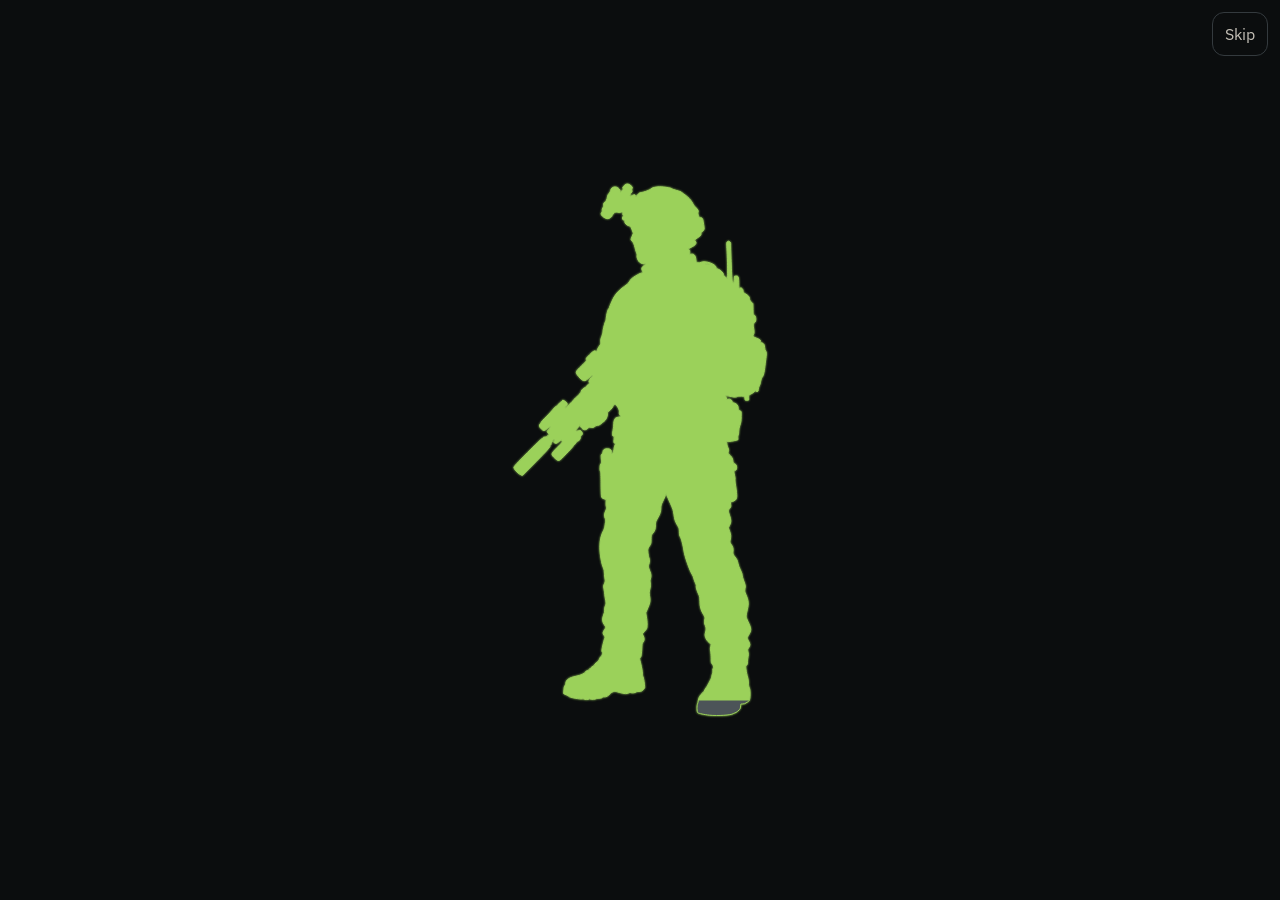
==== commit 9a1dc08f: "Publish KitCheck Tactical build-20261125-ed7ba97 (loadouts, budget builder, share image)" ====
--- a/index.html
+++ b/index.html
@@ -24,17 +24,22 @@
     <link rel="manifest" href="./manifest.webmanifest" />
     <link rel="icon" href="./icons/icon-192.png" type="image/png" />
     <title>KitCheck Tactical</title>
-    <script type="module" crossorigin src="./assets/index-BFwirn1Y.js"></script>
+    <script type="module" crossorigin src="./assets/index-W0DL5D21.js"></script>
     <link rel="modulepreload" crossorigin href="./assets/rolldown-runtime-4tVxZq34.js">
-    <link rel="modulepreload" crossorigin href="./assets/catalog-BbDAyMr9.js">
-    <link rel="stylesheet" crossorigin href="./assets/index-Lixd3Mo3.css">
+    <link rel="modulepreload" crossorigin href="./assets/catalog-Dtn7CxOD.js">
+    <link rel="stylesheet" crossorigin href="./assets/index-DY3GJA-T.css">
       <link rel="canonical" href="https://kitchecktactical.com/" />
     <meta property="og:type" content="website" />
     <meta property="og:title" content="KitCheck Tactical" />
     <meta property="og:description" content="Build a real-life loadout and see what you own versus what you still need." />
     <meta property="og:url" content="https://kitchecktactical.com/" />
-    <meta property="og:image" content="https://kitchecktactical.com/icons/icon-512.png" />
+    <meta property="og:image" content="https://kitchecktactical.com/og-image.png" />
+    <meta property="og:image:alt" content="KitCheck Tactical loadout builder with a full loadout" />
+    <meta property="og:image:width" content="1200" />
+    <meta property="og:image:height" content="630" />
+    <meta property="og:image:type" content="image/png" />
     <meta name="twitter:card" content="summary_large_image" />
+    <meta name="twitter:image" content="https://kitchecktactical.com/og-image.png" />
   <script id="vite-plugin-pwa:inline-sw">if('serviceWorker' in navigator) {window.addEventListener('load', () => {navigator.serviceWorker.register('./sw.js', { scope: './' })})}</script></head>
   <body>
     <div id="app"></div>
--- a/assets/index-DY3GJA-T.css
+++ b/assets/index-DY3GJA-T.css
@@ -0,0 +1 @@
+@font-face{font-family:IBM Plex Sans;font-style:normal;font-display:swap;font-weight:400;src:url(./ibm-plex-sans-cyrillic-ext-400-normal-g30qAdWV.woff2)format("woff2"),url(./ibm-plex-sans-cyrillic-ext-400-normal-Dsrv2Tcn.woff)format("woff");unicode-range:U+460-52F,U+1C80-1C8A,U+20B4,U+2DE0-2DFF,U+A640-A69F,U+FE2E-FE2F}@font-face{font-family:IBM Plex Sans;font-style:normal;font-display:swap;font-weight:400;src:url(./ibm-plex-sans-cyrillic-400-normal-DZqxrq2p.woff2)format("woff2"),url(./ibm-plex-sans-cyrillic-400-normal-BTotfTJu.woff)format("woff");unicode-range:U+301,U+400-45F,U+490-491,U+4B0-4B1,U+2116}@font-face{font-family:IBM Plex Sans;font-style:normal;font-display:swap;font-weight:400;src:url(./ibm-plex-sans-greek-400-normal-_efipK4i.woff2)format("woff2"),url(./ibm-plex-sans-greek-400-normal-D9ESIMu3.woff)format("woff");unicode-range:U+370-377,U+37A-37F,U+384-38A,U+38C,U+38E-3A1,U+3A3-3FF}@font-face{font-family:IBM Plex Sans;font-style:normal;font-display:swap;font-weight:400;src:url(./ibm-plex-sans-vietnamese-400-normal-DG4YqDda.woff2)format("woff2"),url(./ibm-plex-sans-vietnamese-400-normal-fK1oJ5dG.woff)format("woff");unicode-range:U+102-103,U+110-111,U+128-129,U+168-169,U+1A0-1A1,U+1AF-1B0,U+300-301,U+303-304,U+308-309,U+323,U+329,U+1EA0-1EF9,U+20AB}@font-face{font-family:IBM Plex Sans;font-style:normal;font-display:swap;font-weight:400;src:url(./ibm-plex-sans-latin-ext-400-normal-C5H60-Va.woff2)format("woff2"),url(./ibm-plex-sans-latin-ext-400-normal-RBey6euL.woff)format("woff");unicode-range:U+100-2BA,U+2BD-2C5,U+2C7-2CC,U+2CE-2D7,U+2DD-2FF,U+304,U+308,U+329,U+1D00-1DBF,U+1E00-1E9F,U+1EF2-1EFF,U+2020,U+20A0-20AB,U+20AD-20C0,U+2113,U+2C60-2C7F,U+A720-A7FF}@font-face{font-family:IBM Plex Sans;font-style:normal;font-display:swap;font-weight:400;src:url(./ibm-plex-sans-latin-400-normal-CDDApCn2.woff2)format("woff2"),url(./ibm-plex-sans-latin-400-normal-CYLoc0-x.woff)format("woff");unicode-range:U+??,U+131,U+152-153,U+2BB-2BC,U+2C6,U+2DA,U+2DC,U+304,U+308,U+329,U+2000-206F,U+20AC,U+2122,U+2191,U+2193,U+2212,U+2215,U+FEFF,U+FFFD}@font-face{font-family:IBM Plex Sans;font-style:normal;font-display:swap;font-weight:600;src:url(./ibm-plex-sans-cyrillic-ext-600-normal-DUMzJB7m.woff2)format("woff2"),url(./ibm-plex-sans-cyrillic-ext-600-normal-Bz0x94Yp.woff)format("woff");unicode-range:U+460-52F,U+1C80-1C8A,U+20B4,U+2DE0-2DFF,U+A640-A69F,U+FE2E-FE2F}@font-face{font-family:IBM Plex Sans;font-style:normal;font-display:swap;font-weight:600;src:url(./ibm-plex-sans-cyrillic-600-normal-71GNu3SW.woff2)format("woff2"),url(./ibm-plex-sans-cyrillic-600-normal-BGq0mW3O.woff)format("woff");unicode-range:U+301,U+400-45F,U+490-491,U+4B0-4B1,U+2116}@font-face{font-family:IBM Plex Sans;font-style:normal;font-display:swap;font-weight:600;src:url(./ibm-plex-sans-greek-600-normal-DzTrcv_p.woff2)format("woff2"),url(./ibm-plex-sans-greek-600-normal-D-CqTdkO.woff)format("woff");unicode-range:U+370-377,U+37A-37F,U+384-38A,U+38C,U+38E-3A1,U+3A3-3FF}@font-face{font-family:IBM Plex Sans;font-style:normal;font-display:swap;font-weight:600;src:url(./ibm-plex-sans-vietnamese-600-normal-DpPYBSTl.woff2)format("woff2"),url(./ibm-plex-sans-vietnamese-600-normal-DgdngZtN.woff)format("woff");unicode-range:U+102-103,U+110-111,U+128-129,U+168-169,U+1A0-1A1,U+1AF-1B0,U+300-301,U+303-304,U+308-309,U+323,U+329,U+1EA0-1EF9,U+20AB}@font-face{font-family:IBM Plex Sans;font-style:normal;font-display:swap;font-weight:600;src:url(./ibm-plex-sans-latin-ext-600-normal-DOrvGEcy.woff2)format("woff2"),url(./ibm-plex-sans-latin-ext-600-normal-DIrixKbi.woff)format("woff");unicode-range:U+100-2BA,U+2BD-2C5,U+2C7-2CC,U+2CE-2D7,U+2DD-2FF,U+304,U+308,U+329,U+1D00-1DBF,U+1E00-1E9F,U+1EF2-1EFF,U+2020,U+20A0-20AB,U+20AD-20C0,U+2113,U+2C60-2C7F,U+A720-A7FF}@font-face{font-family:IBM Plex Sans;font-style:normal;font-display:swap;font-weight:600;src:url(./ibm-plex-sans-latin-600-normal-CuJfVYMP.woff2)format("woff2"),url(./ibm-plex-sans-latin-600-normal-Cu4Hd6ag.woff)format("woff");unicode-range:U+??,U+131,U+152-153,U+2BB-2BC,U+2C6,U+2DA,U+2DC,U+304,U+308,U+329,U+2000-206F,U+20AC,U+2122,U+2191,U+2193,U+2212,U+2215,U+FEFF,U+FFFD}@font-face{font-family:Barlow Condensed;font-style:normal;font-display:swap;font-weight:500;src:url(./barlow-condensed-vietnamese-500-normal-DjeaNLFD.woff2)format("woff2"),url(./barlow-condensed-vietnamese-500-normal-CsrJDWc5.woff)format("woff");unicode-range:U+102-103,U+110-111,U+128-129,U+168-169,U+1A0-1A1,U+1AF-1B0,U+300-301,U+303-304,U+308-309,U+323,U+329,U+1EA0-1EF9,U+20AB}@font-face{font-family:Barlow Condensed;font-style:normal;font-display:swap;font-weight:500;src:url(./barlow-condensed-latin-ext-500-normal-yA5ONLQ9.woff2)format("woff2"),url(./barlow-condensed-latin-ext-500-normal-B1RE8WP7.woff)format("woff");unicode-range:U+100-2BA,U+2BD-2C5,U+2C7-2CC,U+2CE-2D7,U+2DD-2FF,U+304,U+308,U+329,U+1D00-1DBF,U+1E00-1E9F,U+1EF2-1EFF,U+2020,U+20A0-20AB,U+20AD-20C0,U+2113,U+2C60-2C7F,U+A720-A7FF}@font-face{font-family:Barlow Condensed;font-style:normal;font-display:swap;font-weight:500;src:url(./barlow-condensed-latin-500-normal-BgYH2mbd.woff2)format("woff2"),url(./barlow-condensed-latin-500-normal-HIEiP5Ov.woff)format("woff");unicode-range:U+??,U+131,U+152-153,U+2BB-2BC,U+2C6,U+2DA,U+2DC,U+304,U+308,U+329,U+2000-206F,U+20AC,U+2122,U+2191,U+2193,U+2212,U+2215,U+FEFF,U+FFFD}@font-face{font-family:Barlow Condensed;font-style:normal;font-display:swap;font-weight:600;src:url(./barlow-condensed-vietnamese-600-normal-A5AYRdjN.woff2)format("woff2"),url(./barlow-condensed-vietnamese-600-normal-CNlPk46_.woff)format("woff");unicode-range:U+102-103,U+110-111,U+128-129,U+168-169,U+1A0-1A1,U+1AF-1B0,U+300-301,U+303-304,U+308-309,U+323,U+329,U+1EA0-1EF9,U+20AB}@font-face{font-family:Barlow Condensed;font-style:normal;font-display:swap;font-weight:600;src:url(./barlow-condensed-latin-ext-600-normal-18ESti3H.woff2)format("woff2"),url(./barlow-condensed-latin-ext-600-normal-Clv9cIcR.woff)format("woff");unicode-range:U+100-2BA,U+2BD-2C5,U+2C7-2CC,U+2CE-2D7,U+2DD-2FF,U+304,U+308,U+329,U+1D00-1DBF,U+1E00-1E9F,U+1EF2-1EFF,U+2020,U+20A0-20AB,U+20AD-20C0,U+2113,U+2C60-2C7F,U+A720-A7FF}@font-face{font-family:Barlow Condensed;font-style:normal;font-display:swap;font-weight:600;src:url(./barlow-condensed-latin-600-normal-DepVgxBB.woff2)format("woff2"),url(./barlow-condensed-latin-600-normal-BFJEwTuo.woff)format("woff");unicode-range:U+??,U+131,U+152-153,U+2BB-2BC,U+2C6,U+2DA,U+2DC,U+304,U+308,U+329,U+2000-206F,U+20AC,U+2122,U+2191,U+2193,U+2212,U+2215,U+FEFF,U+FFFD}@font-face{font-family:Barlow Condensed;font-style:normal;font-display:swap;font-weight:700;src:url(./barlow-condensed-vietnamese-700-normal-DYeBwlKR.woff2)format("woff2"),url(./barlow-condensed-vietnamese-700-normal-DhIzd8Tb.woff)format("woff");unicode-range:U+102-103,U+110-111,U+128-129,U+168-169,U+1A0-1A1,U+1AF-1B0,U+300-301,U+303-304,U+308-309,U+323,U+329,U+1EA0-1EF9,U+20AB}@font-face{font-family:Barlow Condensed;font-style:normal;font-display:swap;font-weight:700;src:url(./barlow-condensed-latin-ext-700-normal-CwuXbfVR.woff2)format("woff2"),url(./barlow-condensed-latin-ext-700-normal-BIHFfxf0.woff)format("woff");unicode-range:U+100-2BA,U+2BD-2C5,U+2C7-2CC,U+2CE-2D7,U+2DD-2FF,U+304,U+308,U+329,U+1D00-1DBF,U+1E00-1E9F,U+1EF2-1EFF,U+2020,U+20A0-20AB,U+20AD-20C0,U+2113,U+2C60-2C7F,U+A720-A7FF}@font-face{font-family:Barlow Condensed;font-style:normal;font-display:swap;font-weight:700;src:url(./barlow-condensed-latin-700-normal-v1xN8_Wq.woff2)format("woff2"),url(./barlow-condensed-latin-700-normal-Dmwat-ge.woff)format("woff");unicode-range:U+??,U+131,U+152-153,U+2BB-2BC,U+2C6,U+2DA,U+2DC,U+304,U+308,U+329,U+2000-206F,U+20AC,U+2122,U+2191,U+2193,U+2212,U+2215,U+FEFF,U+FFFD}:root,:root[data-theme=dark]{--lightningcss-light: ;--lightningcss-dark:initial;color-scheme:dark;--bg:#171a1c;--panel:#23282b;--line:#343a3e;--text:#f3f0e8;--muted:#c4bfb6;--orange:#ff5a1f;--coyote:#c4a27a;--coyote-fill:#3a3026;--fit:#3cb85a;--fit-fill:#1c3324;--maybe:#e3a008;--no:#ff6b5e;--figure:#a8afa9;--figure-deep:#6e7772;--figure-edge:#e4e7e3;--sil:#3a4146;--sil-rim:#c5cdc8;--zone-line:#e4e8e4;--photo:#2c3134;--shadow:none;--accent:var(--orange);font-family:IBM Plex Sans,sans-serif}:root[data-theme=light]{--lightningcss-light:initial;--lightningcss-dark: ;color-scheme:light;--bg:#f4f2ee;--panel:#fff;--line:#e4e1db;--text:#1f2420;--muted:#6b6e6a;--orange:#ff5a1f;--coyote:#8d6b44;--coyote-fill:#f6efe6;--fit:#146c2e;--fit-fill:#e7f6eb;--maybe:#e3a008;--no:#d6453a;--figure:#5e6661;--figure-deep:#3c4440;--figure-edge:#242824;--sil:#1b2024;--sil-rim:#1b2024;--zone-line:#e7ebe6;--photo:#e7e4de;--shadow:0 1px 2px #1f24200f, 0 8px 24px #1f24200f;--accent:var(--orange)}@media (prefers-color-scheme:light){:root[data-theme=system]{--lightningcss-light:initial;--lightningcss-dark: ;color-scheme:light;--bg:#f4f2ee;--panel:#fff;--line:#e4e1db;--text:#1f2420;--muted:#6b6e6a;--orange:#ff5a1f;--coyote:#8d6b44;--coyote-fill:#f6efe6;--fit:#146c2e;--fit-fill:#e7f6eb;--maybe:#e3a008;--no:#d6453a;--figure:#5e6661;--figure-deep:#3c4440;--figure-edge:#242824;--sil:#1b2024;--sil-rim:#1b2024;--zone-line:#e7ebe6;--photo:#e7e4de;--shadow:0 1px 2px #1f24200f, 0 8px 24px #1f24200f;--accent:var(--orange)}}*{box-sizing:border-box}html{scroll-padding-bottom:16px}body{background:var(--bg);color:var(--text);margin:0}.shell{flex-direction:column;width:100%;max-width:960px;min-height:100dvh;margin:0 auto;padding:12px 12px 0;display:flex;overflow-x:clip}.top{flex-wrap:wrap;justify-content:space-between;align-items:flex-start;gap:8px 12px;margin-bottom:12px;display:flex}.top h1{letter-spacing:0;margin:0;font-size:1.25rem;font-weight:600}.top h1.wordmark{min-width:0;max-width:100%;color:var(--text);letter-spacing:.06em;white-space:nowrap;align-items:center;gap:.08em;margin:0;font-family:Barlow Condensed,Arial Narrow,Impact,sans-serif;font-size:clamp(1.15rem,4.8vw,1.85rem);font-weight:700;line-height:1;display:flex}.wordmark-stamp{width:.95em;height:.95em;color:var(--fit);flex:none}.wordmark-words{white-space:nowrap}.wordmark-cut{background:0 0;-webkit-mask-image:linear-gradient(#000 0 46%,#0000 46% 54%,#000 54% 100%);mask-image:linear-gradient(#000 0 46%,#0000 46% 54%,#000 54% 100%)}.wordmark-accent{color:var(--fit)}.top-actions button{min-width:44px;min-height:44px}.form,.fields,.data-actions{flex-direction:column;gap:12px;min-width:0;max-width:100%;display:flex}.form{max-width:32rem}.lede,.hint{color:var(--muted);margin:0;font-size:.9rem}.fields label,.import-block label{flex-direction:column;gap:4px;font-size:.9rem;display:flex}.fields fieldset label{flex-direction:row;align-items:center;gap:8px}.fields>label:has(input[type=checkbox]){flex-direction:row;align-items:center;gap:8px}fieldset{border:1px solid var(--line);flex-direction:column;gap:8px;margin:0;display:flex}input,select,button{font:inherit;color:inherit}input[type=text],input:not([type]),select{background:var(--panel);border:1px solid var(--line);border-radius:12px;width:100%;max-width:100%;padding:8px;display:block}button{background:var(--panel);border:1px solid var(--line);box-shadow:var(--shadow);cursor:pointer;border-radius:12px;padding:10px 12px}button[type=submit]{background:var(--orange);border-color:var(--orange);color:#1f2420;font-weight:600}.gun-links{flex-direction:column;gap:8px;display:flex}a{color:var(--text);-webkit-text-decoration-color:var(--orange);text-decoration-color:var(--orange);text-underline-offset:3px}.gun-links a{color:var(--text)}main{flex:1}.grid{flex-direction:column;gap:8px;display:flex}.slot-row{gap:8px;display:grid}.cols-2{grid-template-columns:1.7fr 1fr}.cols-3,.cols-4{grid-template-columns:repeat(var(--cols,3), minmax(0, 1fr))}.cols-3{--cols:3}.cols-4{--cols:2}.slot{background:var(--panel);border:1px solid var(--line);min-height:76px;box-shadow:var(--shadow);border-radius:12px;align-items:flex-start;padding:6px 18px 8px 6px;display:flex;position:relative}.slot-label,.totals-label,.tag,.chip{letter-spacing:.04em;text-transform:uppercase;font-family:Barlow Condensed,sans-serif;font-weight:600}.slot-label{min-width:0;color:var(--muted);align-items:center;gap:4px;font-size:.72rem;line-height:1.1;display:flex}.slot-mark{flex:none;width:24px;height:24px;display:inline-grid;position:relative}.slot-icon{color:#9aa3ad;width:24px;height:24px}.slot-icon path{fill:currentColor;stroke:none}.slot-mark-filled .slot-icon,.slot-mark-selected .slot-icon,.slot[data-filled="1"] .slot-icon{color:var(--orange);filter:drop-shadow(0 0 4px color-mix(in srgb, var(--orange) 75%, transparent))}.slot-check{background:var(--orange);width:10px;height:10px;box-shadow:0 0 4px color-mix(in srgb, var(--orange) 80%, transparent);border-radius:50%;position:absolute;bottom:-3px;right:-3px}.slot-check:after{content:"";border:1.5px solid #171a1c;border-width:0 1.5px 1.5px 0;width:2px;height:5px;position:absolute;top:1px;left:3px;transform:rotate(45deg)}.chevron{border-right:2px solid var(--muted);border-bottom:2px solid var(--muted);width:7px;height:7px;position:absolute;bottom:8px;right:8px;transform:rotate(-45deg)}.stash-toggle{align-self:flex-start;min-height:44px}.stash-head{justify-content:space-between;align-items:center;gap:8px;display:flex}.stash-close{min-height:44px}.totals{padding:12px 4px calc(16px + env(safe-area-inset-bottom,0px));border-top:1px solid var(--line);background:var(--bg);grid-template-columns:repeat(3,minmax(0,1fr));gap:8px;margin:12px 0 0;display:grid;position:static}.totals p{flex-direction:column;align-items:center;gap:4px;margin:0;display:flex}.totals-label{letter-spacing:.08em;text-transform:uppercase;color:var(--muted);font-size:.68rem}.totals-note{overflow-wrap:anywhere;text-align:center;max-width:100%;color:var(--muted);font-size:.62rem;line-height:1.15;display:block}.totals-value{font-size:1rem}.top-actions{flex-wrap:wrap;gap:6px;margin-left:auto;display:flex}.top-actions button{min-width:44px;min-height:44px;padding:6px 8px}@media (width<=480px){.top h1.wordmark{flex:1 0 100%;font-size:1.35rem}}.loadout-name{margin:0 0 8px}.builder{flex-direction:column;gap:8px;min-width:0;padding-bottom:8px;display:flex}.board{flex-direction:column;gap:8px;min-width:0;display:flex;position:relative}.ring{grid-template-columns:minmax(72px,22%) minmax(0,1fr) minmax(72px,22%);align-items:stretch;gap:4px;min-width:0;display:grid;position:relative}.col{flex-direction:column;gap:4px;min-width:0;display:flex}.figure{color:var(--sil);min-width:0;min-height:0;position:relative;overflow:visible}.figure-bg{z-index:0;pointer-events:none;border-radius:12px;width:100%;height:100%;position:absolute;inset:0}.mannequin{z-index:1;width:auto;max-width:92%;height:96%;position:absolute;top:2%;left:50%;transform:translate(-50%)}.bg-choices{border:0;flex-wrap:wrap;gap:8px;margin:0 0 16px;padding:0;display:flex}.bg-choices legend{width:100%;margin-bottom:8px}.bg-choices label{border:1px solid var(--line);background:var(--panel);border-radius:10px;align-items:center;gap:6px;min-height:44px;padding:8px 12px;display:inline-flex}.leaders{pointer-events:none;width:100%;height:100%;position:absolute;inset:0;overflow:visible}.leader{fill:none;stroke:var(--muted);stroke-width:1.25px;stroke-linejoin:round;stroke-linecap:round;opacity:.55}.leader.on{stroke:var(--orange);opacity:.95}.kit-man{fill:var(--sil)}.kit-man,:root[data-theme=dark] .kit-man,:root:not([data-theme]) .kit-man{filter:drop-shadow(0 0 2px #9bd15a)}.kit-man path{stroke:#9bd15a;stroke-width:1px;stroke-linejoin:round;vector-effect:non-scaling-stroke}@media (prefers-color-scheme:dark){:root[data-theme=system] .kit-man{filter:drop-shadow(0 0 2px #9bd15a)}}@media (prefers-reduced-motion:reduce){.kit-man,.splash-outline,.splash-fill{animation:none}}.zone-hit{fill:#0000;stroke:none;cursor:pointer}.zone-paint{filter:drop-shadow(0 0 8px var(--orange));pointer-events:none}.zone-fill{stroke:none}.zone-fill.lit{fill:color-mix(in srgb, var(--orange) 55%, transparent)}.zone-fill.hot{fill:color-mix(in srgb, var(--orange) 82%, transparent)}.zone-anchor{fill:#0000;stroke:none;pointer-events:none}.zone-badge{fill:var(--zone-line);stroke:none;pointer-events:none}.zone-badge path{fill:none;stroke:var(--bg);stroke-linecap:round}.zone[data-filled="1"] .zone-badge{display:none}.kit-detail{z-index:40;background:var(--panel);width:min(360px,100% - 24px);max-height:min(70dvh,640px);color:var(--text);border:1px solid var(--line);box-shadow:var(--shadow);border-radius:12px;flex-direction:column;gap:12px;padding:16px;display:flex;position:fixed;top:18%;left:50%;overflow:auto;transform:translate(-50%)}.kit-detail h2{margin:0;font-size:1.05rem}.kit-detail .product-photo,.kit-detail .slot-mark{width:120px;height:120px}.kit-detail .slot-icon{width:100%;height:100%}.remove-slot,.confirm-remove button,.undo-toast button{min-width:44px;min-height:44px}.remove-slot{flex-direction:column;justify-content:center;align-items:center;gap:2px;max-width:100%;padding:2px 6px;font-size:.72rem;line-height:1;display:inline-flex}.remove-icon{flex:none;width:16px;height:16px}.confirm-remove,.undo-toast{z-index:40;background:var(--panel);color:var(--text);border:1px solid var(--line);box-shadow:var(--shadow);border-radius:12px;position:fixed}.confirm-remove{flex-direction:column;gap:12px;width:min(360px,100% - 24px);padding:16px;display:flex;top:30%;left:50%;transform:translate(-50%)}.confirm-remove div{gap:8px;display:flex}.undo-toast{left:50%;bottom:calc(6.5rem + env(safe-area-inset-bottom,0px));align-items:center;gap:12px;max-width:calc(100% - 24px);padding:8px 12px;display:flex;transform:translate(-50%)}.strip{gap:6px;min-width:0;padding-bottom:2px;display:flex;overflow-x:auto}.board .slot{width:auto;min-width:72px;min-height:72px;padding:4px;scroll-margin-bottom:16px}.strip .slot{flex:0 0 72px}.board .slot-hit{gap:2px;width:100%;min-width:44px;min-height:44px;padding:2px 4px}.sr-only{clip:rect(0, 0, 0, 0);white-space:nowrap;border:0;width:1px;height:1px;margin:-1px;padding:0;position:absolute;overflow:hidden}.board .slot-label{white-space:normal;overflow-wrap:anywhere;letter-spacing:.02em;width:100%;max-width:100%;line-height:1.05;display:block;overflow:hidden}.board .slot-item{-webkit-line-clamp:2;white-space:normal;overflow-wrap:anywhere;-webkit-box-orient:vertical;width:100%;max-width:100%;max-height:2.3em;line-height:1.15;display:-webkit-box;overflow:hidden}.photo-tile{aspect-ratio:1;background:var(--photo);border-radius:8px;place-items:center;width:100%;max-height:72px;display:grid;overflow:hidden}.board .photo-tile{width:min(100%,112px);max-height:112px;margin-inline:auto;position:relative}.board .photo-tile .illustration{position:static}.board .photo-tile .illustration-label{z-index:1;pointer-events:none;position:absolute;bottom:0;left:0;right:0}.photo-tile .product-photo,.pick-thumb .product-photo,.summary-thumb .product-photo,.item-photo .product-photo{object-fit:contain;background:var(--photo);width:100%;height:100%}.photo-fallback>.product-photo{background:0 0}.photo-fallback>.product-photo:not(.is-ready){opacity:0}.photo-fallback>.product-photo.is-ready{z-index:1;position:relative}.pick-thumb .product-photo,.summary-thumb .product-photo{width:48px;height:48px}.item-photo{aspect-ratio:1;object-fit:contain;background:var(--photo);border-radius:12px;width:min(100%,320px);height:auto;display:block}.summary-slots{flex-direction:column;gap:8px;margin:0;padding:0;list-style:none;display:flex}.summary-slots li{grid-template-columns:40px minmax(0,1fr);align-items:center;gap:8px;min-width:0;display:grid}.summary-slots li span:last-child{-webkit-line-clamp:2;-webkit-box-orient:vertical;min-width:0;display:-webkit-box;overflow:hidden}.pick-thumb .slot-mark,.summary-slots .slot-mark,.cart-store .slot-mark,.compare-icons .slot-mark,.compare-missing .slot-mark,.kit-check .slot-mark{width:40px;height:40px}.board .slot-mark{width:clamp(72px,88%,96px);height:clamp(72px,88%,96px)}.slot-art{object-fit:contain;border-radius:10px;width:100%;height:100%;display:block}.slot-mark-empty .slot-art,.slot[data-filled="0"] .slot-art{opacity:.45;filter:saturate(.35)}.slot-mark-filled .slot-art,.slot-mark-selected .slot-art,.slot[data-filled="1"] .slot-art{opacity:1;filter:saturate(1) drop-shadow(0 0 6px color-mix(in srgb, var(--orange) 70%, transparent))}.board .slot-icon{width:100%;height:100%}.board .slot-check{width:16px;height:16px;bottom:-2px;right:-2px}.board .slot-check:after{border-width:0 2px 2px 0;width:3px;height:7px;top:2px;left:5px}.board .badge{position:absolute;top:2px;right:2px}.slot-item{-webkit-line-clamp:2;white-space:normal;overflow-wrap:anywhere;-webkit-box-orient:vertical;max-height:2.3em;line-height:1.15;display:-webkit-box;overflow:hidden}.pick-row{grid-template-columns:48px minmax(0,1fr);grid-template-areas:"thumb copy""actions actions";align-items:start;gap:4px 8px;height:220px;display:grid;overflow:hidden}.pick-thumb{background:var(--photo);border-radius:8px;grid-area:thumb;place-items:center;width:48px;height:48px;display:grid;overflow:hidden}.kit-check li label,.compare-missing li{align-items:center;gap:8px;display:flex}.kit-check li label{flex-wrap:wrap}.kit-check .fit-warn{flex-basis:100%}.due-soon li{flex-wrap:wrap;align-items:center;gap:8px;display:flex}.tour-dim{z-index:70;pointer-events:auto;position:fixed;inset:0}.tour-card{z-index:71;background:var(--panel);width:min(360px,100vw - 24px);color:var(--text);border:1px solid var(--line);box-shadow:var(--shadow);border-radius:12px;flex-direction:column;gap:12px;padding:16px;display:flex;position:fixed}.tour-line,.tour-actions button,.tour-forget,.tour-settings button{min-width:44px;min-height:44px}.tour-line{text-align:left;width:100%;font-size:1.05rem;line-height:1.35;display:block}.tour-caret{vertical-align:text-bottom;background:currentColor;width:2px;height:1em;margin-left:2px;animation:1s step-end infinite tour-blink;display:inline-block}.tour-actions,.tour-settings{flex-wrap:wrap;align-items:center;gap:8px;display:flex}.tour-forget{align-items:center;gap:8px;display:flex}@keyframes tour-blink{0%,45%{opacity:1}50%,to{opacity:0}}@media (prefers-reduced-motion:reduce){.tour-caret{animation:none;display:none}}.compare-icons,.compare-missing{flex-wrap:wrap;gap:6px;margin:6px 0;padding:0;list-style:none;display:flex}.photo-fallback{place-items:center;width:100%;height:100%;display:grid;position:relative}.photo-fallback>.slot-mark,.photo-fallback>.product-photo{grid-area:1/1}.photo-fallback .slot-check{z-index:2;bottom:4px;right:4px}.pick-main{grid-area:copy;min-width:0}.pick-actions{flex-wrap:wrap;grid-area:actions;gap:4px;min-width:0;display:flex}.pick-name{-webkit-line-clamp:2;white-space:normal;overflow-wrap:anywhere;-webkit-box-orient:vertical;max-height:2.3em;line-height:1.15;display:-webkit-box;overflow:hidden}.pick-meta{-webkit-line-clamp:3;white-space:normal;overflow-wrap:anywhere;color:var(--muted);-webkit-box-orient:vertical;font-size:.72rem;line-height:1.25;display:-webkit-box;overflow:hidden}.figure{color:var(--figure)}.figure svg.mannequin{width:auto;max-width:92%;height:96%}.board .slot{overflow:hidden}.board .edit-build{text-overflow:ellipsis;white-space:nowrap;width:100%;min-height:44px;overflow:hidden}.stash{display:none}.stash.open{z-index:20;background:var(--panel);border-top:1px solid var(--line);flex-direction:column;gap:8px;max-height:55dvh;padding:12px;display:flex;position:fixed;bottom:0;left:0;right:0;overflow:auto}.builder .slot-row{grid-template-columns:1fr 1fr}.builder .slot{flex-direction:column;min-height:52px}.slot-hit{text-align:left;background:0 0;border:0;flex-direction:column;align-items:flex-start;gap:2px;width:100%;padding:0;display:flex;position:static}.slot-item{font-size:.72rem;line-height:1.2}.subs{flex-wrap:wrap;gap:4px;display:flex}.subs button{padding:2px 4px;font-size:.62rem;line-height:1.1}.edit-build{margin-top:4px;padding:2px 4px;font-size:.62rem}.badge-fit,.badge-unsure,.badge-nofit{font-size:1.2rem;font-weight:700;line-height:1}.badge-fit{color:var(--fit)}.badge-unsure{color:var(--maybe)}.badge-nofit{color:var(--no)}.fit-warn{color:var(--maybe);margin:0;font-size:.75rem;line-height:1.3;display:block}.packing li,.packing label{flex-wrap:wrap;align-items:center;gap:8px;display:flex}.packing select,.packing button,.due-soon button,.date-btn,.kit-detail input,.kit-detail select,.kit-detail button{min-width:44px;min-height:44px}.due-badge{background:var(--maybe);color:#1f2420;border-radius:999px;margin-left:6px;padding:2px 6px;font-size:.75rem;display:inline-block}.picker,.edit-build-panel,.loadouts{z-index:30;background:var(--bg);border-top:1px solid var(--line);flex-direction:column;gap:8px;max-height:72dvh;padding:12px;display:flex;position:fixed;bottom:0;left:0;right:0;overflow:auto}.picker-head,.loadouts li{justify-content:space-between;align-items:center;gap:8px;display:flex}.picker-head h2,.stash h2{margin:0;font-size:1rem}.picker select,.picker input,.picker button,.loadouts input,.fields input,.fields select{min-height:44px}.tier-row{flex-wrap:wrap;gap:8px;display:flex}.tier-row button{text-align:left;flex-direction:column;align-items:flex-start;min-width:44px;min-height:44px;display:flex}.vlist{height:320px;position:relative;overflow:auto}.pick-row{box-sizing:border-box;grid-template-columns:48px minmax(0,1fr);grid-template-areas:"thumb copy""actions actions";align-items:start;gap:4px 8px;height:220px;display:grid;position:absolute;left:0;right:0;overflow:hidden}.build-grid .slot{flex-direction:column;width:100%;min-height:72px}.build-grid{grid-template-columns:1fr 1fr;gap:8px;display:grid}.chips{flex-wrap:wrap;gap:8px;display:flex}.chip{box-shadow:none;background:0 0;border:0;border-bottom:2px solid #0000;border-radius:0;padding:6px 2px}.chip[aria-pressed=true]{border-bottom-color:var(--orange);color:var(--text)}.tag{border-radius:999px;align-items:center;padding:2px 8px;font-size:.75rem;display:inline-flex}.tag-owned{background:var(--fit-fill);color:var(--text);border:1px solid var(--fit)}.tag-issued{background:var(--coyote-fill);color:var(--text);border:1px solid var(--coyote)}.stash-grid{grid-template-columns:1fr 1fr;gap:8px;margin-top:12px;display:grid}.stash-card{background:var(--panel);border:1px solid var(--line);min-height:88px;box-shadow:var(--shadow);border-radius:12px;flex-direction:column;align-items:flex-start;gap:6px;padding:8px;display:flex}.suggest ul{flex-direction:column;gap:8px;margin:0;padding:0;list-style:none;display:flex}.suggest li{justify-content:space-between;align-items:center;gap:8px;min-width:0;display:flex}.suggest li span{overflow-wrap:anywhere;min-width:0}.pick-main{width:100%;min-width:0;max-height:100%;box-shadow:none;text-align:left;background:0 0;border:0;flex-direction:column;grid-area:copy;align-items:stretch;padding:0;display:flex;overflow:hidden}.own-btn{align-self:center;padding:4px 6px;font-size:.68rem}.manual-form{padding-bottom:16px}.manual-form .save-bar{background:var(--bg);border-top:1px solid var(--line);margin-top:12px;padding-top:12px}.manual-form .save-bar button{width:100%}.short-list{height:220px}.short-list .pick-row{-webkit-line-clamp:2;white-space:normal;overflow-wrap:anywhere;-webkit-box-orient:vertical;height:64px;padding:6px 8px;line-height:1.2;display:-webkit-box;overflow:hidden}.price-list{flex-direction:column;gap:8px;margin:12px 0 0;padding:0;list-style:none;display:flex}.price-list li,.buy-links{flex-wrap:wrap;align-items:center;gap:8px;display:flex}.summary section{margin-top:16px}.warn{border:1px solid var(--maybe);background:color-mix(in srgb, var(--maybe) 16%, var(--panel));color:var(--text);border-radius:12px;align-items:center;gap:8px;margin:0;padding:10px 12px;font-weight:600;display:flex}.warn .alert-icon{width:24px;height:24px;color:var(--maybe)}.loadout-name{flex-wrap:wrap;align-items:center;gap:16px;display:flex}.loadout-name span{min-width:0}.loadout-name button{margin-left:8px}.loadouts label,.loadouts li{flex-wrap:wrap;align-items:center;gap:8px;display:flex}.loadouts input,.loadouts button{min-width:44px;min-height:44px}.share-view{flex-direction:column;align-items:stretch;gap:8px;display:flex}.share-card{border:1px solid var(--line);width:min(100%,360px);height:auto;display:block}.stash ul,.loadouts ul{flex-direction:column;gap:8px;margin:0;padding:0;list-style:none;display:flex}@media (width>=1024px){.shell{max-width:1180px}.ring{grid-template-columns:minmax(0,1fr) minmax(0,40%) minmax(0,1fr);gap:12px}.remove-slot{flex-direction:row;gap:4px;font-size:.8rem}.slot-primary{min-height:120px}.strip{overflow:visible}.strip .slot{flex:1 1 0;min-width:0}.stash-toggle{display:none}.stash,.stash.open{z-index:auto;background:0 0;border-top:0;flex-direction:column;gap:8px;max-height:none;padding:0;display:flex;position:static;overflow:visible}.stash-close{display:none}.pick-row{grid-template-columns:48px minmax(0,1fr) minmax(0,180px);grid-template-areas:"thumb copy actions"}.stash-grid{grid-template-columns:repeat(3,minmax(0,1fr))}.builder .slot{min-height:72px}.picker,.edit-build-panel,.loadouts{border:1px solid var(--line);width:min(420px,36vw);max-height:none;inset:72px 16px 16px auto}.cols-4{--cols:4}.shell{padding:24px 24px 0}.top h1{font-size:1.6rem}.top h1.wordmark{flex:none;font-size:1.85rem}.loadout-name{gap:24px}.slot{min-height:72px;padding:8px 10px}.board .slot{min-height:72px;padding:4px 6px}.slot-label,.totals-label{font-size:.75rem}}.slot-actions{flex-wrap:wrap;gap:4px;width:100%;min-width:0;display:flex}.light-launch,.light-launch,.mod-launch,.slot-actions .edit-build{white-space:normal;min-width:44px;max-width:100%;min-height:44px;margin:0;line-height:1.1}.light-launch{flex-direction:column;align-items:flex-start;gap:2px;display:flex;overflow:hidden}.light-launch span,.light-note{text-overflow:ellipsis;white-space:nowrap;max-width:100%;overflow:hidden}.light-note{color:var(--maybe);font-size:.68rem}.mod-shell{max-width:1180px}.modding{flex-direction:column;gap:10px;min-width:0;padding-bottom:24px;display:flex}.modding>header.top{flex-wrap:nowrap;align-items:center}.modding>header.top>div{flex:auto;min-width:0}.modding>header.top .hint{text-overflow:ellipsis;white-space:nowrap;overflow:hidden}.modding .mod-toggle{flex-wrap:nowrap;flex:none}.mod-back,.mod-close,.mod-toggle button,.preset-row .chip,.mod-tabs button,.fit-chip,.ready-ring{min-width:44px;min-height:44px}.mod-toggle,.preset-row,.mod-filters,.mod-tabs{flex-wrap:wrap;gap:6px;min-width:0;display:flex}.mod-stats{z-index:5;background:var(--bg);grid-template-columns:repeat(2,minmax(0,1fr));gap:8px;padding-bottom:4px;display:grid;position:sticky;top:0}.mod-stat{flex-direction:column;gap:2px;min-width:0;margin:0;display:flex}.num,.mod-stat,.stat-delta,.pick-meta{font-variant-numeric:tabular-nums}.mod-stat .num,.ready-ring{overflow-wrap:anywhere}.spec,.why-pop dd{font-family:ui-monospace,IBM Plex Mono,monospace;font-size:.78rem}.stat-track{background:var(--line);border-radius:99px;height:4px;display:block;overflow:hidden}.stat-fill{background:var(--orange);height:100%;transition:width .2s;display:block}.stat-delta{color:var(--orange);font-size:.75rem}.ready-ring{border:2px solid var(--orange);color:var(--text);background:0 0;border-radius:999px;padding:6px 10px}.ready-ring.has-issue{border-color:var(--no)}.ready-missing{color:var(--muted);margin:0;padding-left:1.1rem}.mod-board{flex-direction:column;gap:8px;min-width:0;display:flex}.mod-figure{background:var(--panel);border:1px solid var(--line);border-radius:12px;min-height:200px;position:relative;overflow:hidden}.gun-viewport{touch-action:none;cursor:grab;height:100%;min-height:200px;overflow:hidden}.gun-stage{transform-origin:50%;position:relative}.gun-drawing{width:100%;height:auto;color:var(--text);display:block}.gun-grid{opacity:.35}.gun-ticks{opacity:.45}.part-on{fill:none;stroke:var(--orange);stroke-width:1.5px}.part-off{display:none}.gun-leaders{opacity:.8}.gun-dots{position:absolute;inset:0}.gun-dot{background:var(--orange);color:#171a1c;border-radius:50%;place-items:center;width:22px;height:22px;margin:-11px 0 0 -11px;font-size:.7rem;font-weight:600;display:none;position:absolute}.mod-tabs{display:flex}.mod-slots{gap:8px;min-width:0;padding-bottom:4px;display:flex;overflow-x:auto}.mod-slot{background:var(--panel);border:1px dashed var(--line);border-radius:12px;flex-direction:column;flex:0 0 148px;gap:4px;min-width:0;min-height:88px;padding:6px;display:flex;position:relative}.mod-slot.is-suggested{border-color:var(--orange)}.mod-slot .slot-hit{min-width:44px;min-height:44px}.mod-slot .slot-item,.mod-slot .slot-why,.mod-slot .slot-label{text-overflow:ellipsis;white-space:nowrap;max-width:100%;display:block;overflow:hidden}.mod-slot .photo-tile{aspect-ratio:1;width:72px;height:72px;max-height:none;box-shadow:none;background:#14181b;place-items:center;margin-inline:auto;position:relative;overflow:hidden}.mod-slot .photo-tile .slot-mark,.mod-slot .photo-tile .slot-icon,.mod-slot .photo-tile .slot-art,.mod-slot .mod-part{object-fit:contain;object-position:center;background:0 0;width:100%;max-width:100%;height:100%;max-height:100%;display:block}.mod-slot[data-filled="0"] .mod-part,.mod-slot[data-filled="0"] .slot-icon,.mod-slot[data-filled="0"] .slot-art{opacity:.42;filter:saturate(.3)}.mod-slot[data-filled="1"] .mod-part,.mod-slot[data-filled="1"] .slot-icon,.mod-slot[data-filled="1"] .slot-art{opacity:1;filter:drop-shadow(0 0 6px #9bd15abf)}.mod-slot .tag{position:absolute;bottom:2px;left:2px}.fit-chip{background:0 0;border-radius:999px;align-self:flex-start;padding:4px 8px}.chip-fit{color:var(--fit);border:1px solid var(--fit)}.chip-unsure{color:var(--maybe);border:1px solid var(--maybe)}.chip-nofit{color:var(--no);border:1px solid var(--no)}:root[data-theme=light] .chip-unsure{color:#7a4e00;border-color:#7a4e00}:root[data-theme=light] .chip-nofit{color:#9f2d2d;border-color:#9f2d2d}:root[data-theme=light] .stat-delta,:root[data-theme=light] .why-pop a{color:#b54316}.why-pop{z-index:6;background:var(--panel);border:1px solid var(--line);border-radius:12px;flex-direction:column;gap:8px;padding:12px;display:flex;position:relative}.why-pop dl{margin:0}.why-pop a{color:var(--orange)}.parts-tree,.parts-tree ul{min-width:0;margin:0;padding-left:1rem}.parts-tree button{text-align:left;max-width:100%;min-height:44px}.mod-picker .mod-pick{text-align:left;width:100%;min-height:84px;color:inherit;background:0 0;grid-template-columns:48px minmax(0,1fr) auto;align-items:center;gap:8px;display:grid;position:absolute;left:0;right:0}.mod-picker .mod-suggest{margin-bottom:6px;position:static}.mod-pick.is-nofit{opacity:.55}.pick-copy{flex-direction:column;min-width:0;display:flex}.skeleton{background:linear-gradient(90deg, var(--photo), var(--line), var(--photo));background-size:200% 100%}.mod-safety{padding-bottom:12px}.warn-card{border:1px solid var(--no);border-radius:8px;flex-direction:column;gap:8px;padding:8px;display:flex}:root[data-theme=light] .gun-drawing{color:#2a2e2c}:root[data-theme=light] .gun-line,:root[data-theme=light] .gun-leaders{opacity:.7}:root[data-theme=light] .gun-grid{opacity:.45}@media (width<=359px){.mod-slot .slot-item,.mod-slot .slot-why{display:none}}@media (width<=767px){.strip{overflow:visible}.strip .slot{flex:1 1 0;width:auto;min-width:0}.ring{align-items:start}.figure{aspect-ratio:531/1101;align-self:start;width:100%;height:auto;max-height:calc(100svh - 10.5rem)}.figure svg.mannequin{width:100%;max-width:none;height:100%;max-height:calc(100svh - 10.5rem);position:relative;top:auto;left:auto;transform:none}.board .slot{min-height:0;padding:2px 3px}.board .photo-tile{width:40px;height:40px}.board .slot-item{-webkit-line-clamp:1;max-height:1.2em}.gun-dot{display:grid}.gun-leaders,.bp-dim-text,.mod-slots[data-group=front] .mod-slot:not([data-group=front]),.mod-slots[data-group=top] .mod-slot:not([data-group=top]),.mod-slots[data-group=rear] .mod-slot:not([data-group=rear]),.mod-slots[data-group=lower] .mod-slot:not([data-group=lower]){display:none}.mod-slots{grid-template-columns:repeat(4,minmax(0,1fr));gap:6px;display:grid;overflow:visible}.mod-slot{flex:none;width:auto;min-width:0}.mod-slot .photo-tile{width:64px;height:64px}}@media (width>=768px){.mod-tabs{display:none}.gun-drawing{height:auto}.mod-figure{min-height:0}.mod-slots{grid-template-columns:repeat(3,minmax(0,1fr));display:grid;overflow:visible}.mod-slot{flex:initial}.mod-stats{grid-template-columns:repeat(3,minmax(0,1fr))}}@media (width>=1024px){.mod-board{grid-template-columns:200px minmax(0,1fr) 200px;align-items:center;column-gap:16px;display:grid}.mod-figure{grid-column:2;grid-row:1 / span var(--mod-span,8);align-self:center;min-height:0}.gun-drawing{height:100%;min-height:0}.mod-tabs{display:none}.mod-slots{display:contents}.mod-slot{grid-row:var(--mod-row);align-self:start}.mod-slot[data-side=left],.mod-slot[data-side=top]{grid-column:1}.mod-slot[data-side=right],.mod-slot[data-side=bottom]{grid-column:3}.mod-picker{border-top:0;border-left:1px solid var(--line);width:360px;max-height:none;inset:0 0 0 auto}}@media (prefers-reduced-motion:reduce){.stat-fill,.mod-slot.is-filling .photo-tile,.gun-dot,.gun-leaders{transition:none;animation:none}}@media (prefers-reduced-motion:no-preference){.mod-slot.is-filling .photo-tile{animation:.16s slot-fill}.gun-dot{animation:2s ease-out dot-pulse}}@keyframes slot-fill{0%{opacity:0;transform:scale(.92)}to{opacity:1;transform:scale(1)}}@keyframes dot-pulse{0%{box-shadow:0 0 0 0 var(--orange)}to{box-shadow:0 0 0 10px #0000}}.cart-drawer,.compare,.support-form,.assist{z-index:45;background:var(--panel);width:min(520px,100% - 16px);max-height:calc(100vh - 24px);color:var(--text);border:1px solid var(--line);border-radius:12px;padding:16px;position:fixed;top:8%;left:50%;overflow:auto;transform:translate(-50%)}.cart-count{margin-left:6px}.cart-store ul{margin:0;padding:0;list-style:none}.cart-store li{border-bottom:1px solid var(--line);grid-template-columns:40px minmax(0,1fr);align-items:center;gap:8px;padding:8px 0;display:grid}.cart-copy{grid-template-columns:minmax(0,1fr) auto;align-items:center;gap:8px;display:grid}.load-ok{color:var(--fit)}.load-watch{color:var(--maybe)}.load-high{color:var(--no)}.mission-row{gap:6px;display:flex;overflow-x:auto}.mission-row button,.add-cart,.buy-one,.own-toggle,.support-fab,.assist-fab,.qty button,.cart-store button{min-width:44px;min-height:44px}.support-inline,.support-form,.assist{flex-direction:column;gap:8px;display:flex}.support-inline{margin:12px 0}.support-form label,.support-inline label,.assist label{flex-direction:column;align-items:stretch;gap:4px;display:flex}.support-form input,.support-form select,.support-form textarea,.support-inline input,.support-inline select,.support-inline textarea,.assist textarea{width:100%;min-height:44px}.support-form textarea,.support-inline textarea,.assist textarea{min-height:96px}.support-fab,.assist-fab{right:12px;bottom:calc(7.5rem + env(safe-area-inset-bottom,0px));z-index:20;position:fixed}.assist-fab{right:120px}.assist li{flex-direction:column;gap:4px;margin:8px 0;display:flex}.compare-grid{grid-template-columns:1fr 1fr;gap:8px;display:grid}.compare-grid .mannequin{width:100%;height:280px;position:relative;top:auto;left:auto;transform:none}.qty{align-items:center;gap:6px;display:inline-flex}:root{--title:20px;--section:16px;--item:15px;--meta:13px;--chip:12px;--accent-fill:#9bd15a}h1{font-size:var(--title)}h2,.section-title{font-size:var(--section);margin:0}.slot-item,.pick-name{font-size:var(--item)}.slot-meta,.hint,.pick-meta,.totals-note{font-size:var(--meta)}.shell>header.top{flex-wrap:nowrap;align-items:center}.top h1.wordmark{font-size:var(--title);flex:auto}.gear-btn{border:1px solid var(--line);background:0 0;flex:none;place-items:center;width:44px;min-width:44px;height:44px;min-height:44px;padding:0;display:grid}.loadout-bar{justify-content:space-between;align-items:center;gap:12px;margin:0 0 12px;display:flex}.loadout-bar .section-title{text-overflow:ellipsis;white-space:nowrap;min-width:0;font-weight:600;overflow:hidden}.btn-primary,button[type=submit],[data-tour-primary]{background:var(--accent-fill);border-color:var(--accent-fill);color:#14210c;min-height:44px;font-weight:650}.board .slot-hit{position:relative}.board .slot .more{position:absolute;top:2px;right:2px}.board .slot-add-label{font-size:var(--chip);color:var(--muted)}.slot-copy{flex-direction:column;gap:2px;min-width:0;display:flex}.board .slot-hit,.board .slot-copy,.board .slot-item,.board .slot-meta{min-width:0;max-width:100%}.board .slot-item,.board .slot-meta{text-overflow:ellipsis;white-space:nowrap;line-height:1.2;display:block;overflow:hidden}.slot-meta{color:var(--muted)}.more{color:var(--muted);align-items:center;gap:4px;display:inline-flex}.more-mark{font-size:20px;line-height:1}.more-chevron{border-bottom:2px solid;border-right:2px solid;width:8px;height:8px;transition:transform .16s;transform:rotate(45deg)}.slot.is-open .more-chevron{transform:rotate(225deg)}.slot-chips{flex-direction:column;align-items:stretch;gap:4px;width:100%;min-width:0;max-width:100%;animation:.16s chip-in;display:flex}.slot-chips button,.slot-chips .chip,.bag-chip{min-width:0;max-width:100%;overflow:hidden}.slot-chips button span,.bag-chip span{text-overflow:ellipsis;white-space:nowrap;overflow:hidden}@keyframes chip-in{0%{opacity:0;transform:translateY(-6px)}to{opacity:1;transform:none}}.chip,.slot-chips button,.settings-nav button,.mission-row button,.bag-chip{height:32px;min-height:32px;font-size:var(--chip);border:1px solid var(--line);box-shadow:none;background:0 0;border-radius:999px;align-items:center;gap:4px;padding:0 8px;line-height:1;display:inline-flex}.bag-chip{height:auto;min-height:32px}.bag-chip select{width:auto;min-height:28px;padding:0 4px}.chip-glyph{flex:none;width:14px;height:14px}.light-launch{max-width:100%;height:auto;min-height:32px}.light-note{color:var(--maybe)}.settings-root{z-index:45;position:fixed;inset:0}.settings-backdrop{background:#00000073;position:absolute;inset:0}.settings-panel{background:var(--bg);width:min(420px,100%);height:100dvh;color:var(--text);flex-direction:column;gap:12px;padding:16px;display:flex;position:absolute;top:0;right:0;overflow:auto;box-shadow:-12px 0 32px #00000059}.settings-head,.settings-nav,.settings-field{flex-direction:column;gap:8px;display:flex}.settings-head{flex-direction:row;justify-content:space-between;align-items:center}.settings-panel h3{font-size:var(--section);margin:0;font-weight:600}.settings-nav{flex-flow:wrap}.settings-panel fieldset{border:0;padding:0}.totals{border-top:0}.mod-stats{position:static}.mod-figure{background:#0b0d0e;justify-content:center;align-items:center;height:auto;min-height:0;display:flex;position:relative}.bp-frame{aspect-ratio:1520/860;width:100%;max-width:100%;margin-inline:auto;position:relative}.bp-frame .gun-viewport{width:100%;height:100%;min-height:0;position:absolute;inset:0}.bp-frame .gun-stage{width:100%;height:100%}.mod-figure .gun-drawing,.bp-frame .gun-drawing{aspect-ratio:auto;color:#e7fbff;width:100%;height:100%;display:block}.bp-dim-text{letter-spacing:.03em;font-family:IBM Plex Sans,sans-serif}.bp-hits{position:absolute;inset:0}.bp-hit{color:#e7fbff;letter-spacing:.04em;min-height:32px;box-shadow:none;background:0 0;border:0;align-items:center;gap:4px;padding:0 2px;scroll-margin-top:160px;font-size:12px;font-weight:650;line-height:1;display:inline-flex;position:absolute}.bp-hit.place-right{transform:translateY(-50%)}.bp-hit.place-left{flex-direction:row-reverse;transform:translate(-100%,-50%)}.bp-hit.place-above{flex-direction:column-reverse;transform:translate(-50%,-100%)}.bp-hit.place-below{flex-direction:column;transform:translate(-50%)}.bp-dot{background:0 0;border:2px solid #9bd15a;border-radius:50%;flex:none;width:12px;height:12px}.bp-hit[data-state=filled] .bp-dot{background:#9bd15a}.bp-label{text-shadow:0 1px 2px #0b0d0e}@media (width<=480px){.top h1.wordmark{font-size:var(--title);flex:auto}}@media (width>=1024px){:root{--title:22px;--section:18px;--item:17px;--meta:15px;--chip:14px}.top h1.wordmark{font-size:var(--title);flex:0 auto}.bp-label,.bp-hit{font-size:14px}.mod-slot .photo-tile{width:88px;height:88px}}.settings-block{flex-direction:column;flex:1 0 100%;gap:8px;display:flex}.starter-kits{flex-wrap:wrap;gap:8px;display:flex}.tradeoff{flex-direction:column;gap:4px;display:flex}.tradeoff input[type=range]{width:100%;min-width:0;height:32px;min-height:32px}.tradeoff-scale{font-size:var(--chip);justify-content:space-between;gap:8px;display:flex}.no-data{font-size:var(--chip)}.price-drop{color:#143000;background:#9bd15a;border-radius:999px;align-items:center;gap:4px;padding:2px 6px;font-size:12px;line-height:1.2;display:inline-flex}.price-dot{background:#143000;border-radius:50%;width:8px;height:8px;display:inline-block}.barcode-video{display:none}.suggestion-list,.timeline ol,.deals ol{flex-direction:column;gap:8px;padding:0;list-style:none;display:flex}.timeline-row{flex-direction:column;gap:4px;display:flex}@page{size:letter;margin:.6in}.req-note,.field-error{margin:0;font-size:.9rem}.req-note{color:var(--muted)}.req-mark{color:var(--orange);font-weight:600}.field-error{color:var(--no)}.splash{z-index:80;color:#e8e6e1;background:#0b0d0e;justify-content:center;align-items:center;display:flex;position:fixed;inset:0}.splash-skip{color:#c4bfb6;background:0 0;border:1px solid #343a3e;min-width:44px;min-height:44px;position:absolute;top:12px;right:12px}.splash-stage{flex-direction:column;align-items:center;gap:16px;width:min(260px,72vw);display:flex}.splash-figure{width:100%;height:auto;overflow:visible}.splash-outline{fill:#4c5458;stroke:#9bd15a;stroke-width:1px;stroke-linejoin:round;vector-effect:non-scaling-stroke;filter:drop-shadow(0 0 2px #9bd15a)}.splash-fill{fill:#9bd15a}.splash-badge circle{fill:#0b0d0e;stroke:#9bd15a;stroke-width:8px}.splash-badge path{fill:none;stroke:#9bd15a;stroke-width:12px;stroke-linecap:square;stroke-linejoin:miter}.splash-badge{transform-origin:310px 300px;animation:.28s ease-out splash-check-snap}.splash-wordmark{flex-direction:column;align-items:center;margin:0;animation:.5s ease-out splash-wordmark-in;display:flex}.splash-kitcheck{letter-spacing:.14em;font-family:Barlow Condensed,Arial Narrow,Impact,sans-serif;font-size:clamp(2rem,11vw,3.2rem);font-weight:700;line-height:1}.splash-tactical{letter-spacing:.42em;color:#c4bfb6;align-items:center;gap:.6em;margin-top:.45em;font-family:Barlow Condensed,Arial Narrow,Impact,sans-serif;font-size:.85rem;font-weight:600;display:flex}.splash-tactical:before,.splash-tactical:after{content:"";background:#8b8a84;width:1.6em;height:1px}@media (prefers-reduced-motion:reduce){.splash-badge,.splash-wordmark{animation:none}}@keyframes splash-check-snap{0%{opacity:0;transform:scale(.6)}to{opacity:1;transform:scale(1)}}@keyframes splash-wordmark-in{0%{opacity:0;transform:translateY(12px)}to{opacity:1;transform:translateY(0)}}.brand-lockup{flex:auto;align-items:center;gap:6px;min-width:0;display:flex}.shell>header.top h1.wordmark{font-size:clamp(1.2rem,4.2vw,1.25rem)}.social-links{flex:none;gap:6px;display:flex}.social-btn{color:#f3f0e8;background:0 0;border:1px solid #2a3034;border-radius:50%;place-items:center;width:36px;min-width:36px;height:36px;min-height:36px;padding:0;display:inline-grid}.social-btn svg,.social-glyph{width:18px;height:18px}.social-btn:hover,.social-btn:focus-visible{color:#9bd15a;border-color:#9bd15a}.social-btn:disabled{opacity:.55;cursor:default}.social-btn:disabled:hover,.social-btn:disabled:focus-visible{color:#f3f0e8;border-color:#2a3034}.settings-cluster{flex:none;align-items:center;gap:6px;display:flex;position:relative}.cart-badge{z-index:2;color:#0b0d0e;text-align:center;background:#9bd15a;border:0;border-radius:999px;min-width:44px;height:44px;min-height:44px;padding:0 10px;font-size:11px;font-weight:650;line-height:18px;position:static}.gear-icon,.edit-glyph,.social-glyph{color:inherit}.gear-icon svg,.edit-glyph svg,.social-glyph svg{width:100%;height:100%;display:block}.social-glyph[data-icon="public/icons/ui/x.svg"] svg{fill:currentColor;stroke:none;filter:none}.gear-icon{width:22px;height:22px}.loadout-name,.rename-field{flex:auto;align-items:center;gap:4px;min-width:0;display:flex}.name-count{color:var(--muted);font-variant-numeric:tabular-nums;flex:none;font-size:.75rem}.rename-btn{width:44px;min-width:44px;height:44px;color:var(--text);background:0 0;border:0;flex:none;place-items:center;padding:0;display:grid}.edit-glyph{width:22px;height:22px}.loadout-rename{flex:auto;min-width:0;min-height:44px}button.pick-thumb{color:inherit;cursor:pointer;border:0;padding:0}.photo-placeholder{background:#2a3034;border-radius:8px;width:100%;height:100%}.illustration{width:100%;height:100%;display:grid;position:relative}.illustration-photo{object-fit:contain;grid-area:1/1;width:100%;height:100%}.illustration-label,.illustration-caption{letter-spacing:.04em;color:#f3f0e8;font-size:9px}.illustration-label{text-align:center;background:#0b0d0eb8;position:absolute;bottom:2px;left:2px;right:2px}.lightbox{z-index:80;place-items:center;display:grid;position:fixed;inset:0}.lightbox-backdrop{color:#0000;background:#000000b8;border:0;position:absolute;inset:0}.lightbox-frame{z-index:1;background:#161a1d;border:1px solid #2a3034;border-radius:12px;flex-direction:column;gap:8px;width:min(560px,100vw - 32px);padding:12px;display:flex;position:relative}.lightbox-frame img,.lightbox-placeholder{object-fit:contain;background:#0b0d0e;width:100%;height:auto;max-height:70vh}.lightbox-close{align-self:flex-end}.illustration-caption{margin:0;font-size:12px}.leaders,.leader-check{overflow:visible}@media print{body{color:#000!important;background:#fff!important}.shell>:not(.print-sheet){display:none!important}.print-sheet{color:#000!important;width:auto!important;max-height:none!important;box-shadow:none!important;background:#fff!important;display:block!important;position:static!important;overflow:visible!important}.print-sheet,.print-sheet *{color:#000!important;background:#fff!important}.no-print,.figure,.mannequin,.kit-man,.leaders{display:none!important}.print-bag{break-after:page;page-break-after:always}.print-bag:last-of-type{break-after:auto;page-break-after:auto}}.btn,.btn-primary,.btn-secondary,.btn-danger,.btn-icon,.chip{border-radius:12px;justify-content:center;align-items:center;gap:8px;min-height:44px;padding:10px 14px;font-weight:600;text-decoration:none;transition:background-color .12s,border-color .12s,color .12s;display:inline-flex}.btn-primary{background:var(--orange);border:1px solid var(--orange);color:#1f2420}.btn-secondary{background:var(--panel);border:1px solid var(--line);color:var(--text)}.btn-danger{color:#fff;background:#7a241c;border:1px solid #7a241c}.btn-icon,.gear-btn{width:44px;min-width:44px;height:44px;padding:0}.settings-nav .btn-primary,.settings-nav .btn-secondary,.settings-nav .btn-danger,.settings-nav .chip{height:auto;min-height:44px}.chip{background:var(--panel);border:1px solid var(--line);color:var(--text);box-shadow:none}.btn-primary:hover,.btn-secondary:hover,.btn-danger:hover,.btn-icon:hover,.chip:hover,button:hover{filter:brightness(1.08)}.btn-primary:active,.btn-secondary:active,.btn-danger:active,.chip:active,button:active{filter:brightness(.94)}.btn-primary:focus-visible,.btn-secondary:focus-visible,.btn-danger:focus-visible,.btn-icon:focus-visible,.chip:focus-visible,button:focus-visible,a:focus-visible{outline:2px solid var(--orange);outline-offset:2px}.btn-primary:disabled,.btn-secondary:disabled,.btn-danger:disabled,.chip:disabled,button:disabled{opacity:.45;cursor:not-allowed;filter:none}.button-row{flex-wrap:wrap;gap:8px;display:flex}.loadout-library{flex-direction:column;gap:12px;max-height:60vh;display:flex;overflow:auto}.environment h3{margin:0 0 6px}.budget-dialog,.starter-dialog{max-height:85vh;overflow:auto}.budget-slider,.budget-modular{flex-direction:column;gap:4px;margin:8px 0;display:flex}.budget-slots{flex-direction:column;gap:4px;max-height:28vh;display:flex;overflow:auto}@media (prefers-reduced-motion:reduce){.btn,.btn-primary,.btn-secondary,.btn-danger,.btn-icon,.chip,button{transition:none}}.skip{z-index:5;background:var(--panel);color:var(--text);align-items:center;min-height:24px;padding:0 8px;display:inline-flex;position:absolute;top:8px;left:12px;transform:translateY(-160%)}.skip:focus{transform:none}.doc main{flex-direction:column;gap:14px;padding-bottom:8px;display:flex}.doc h1{letter-spacing:.04em;margin:0;font-family:Barlow Condensed,Arial Narrow,Impact,sans-serif;font-size:clamp(2rem,6vw,3.1rem);font-weight:700;line-height:.95}.doc h2{margin:10px 0 0;font-size:1.2rem;line-height:1.3}.doc p,.doc li{max-width:68ch;margin:0;line-height:1.5}.doc ul{flex-direction:column;gap:10px;margin:0;padding-left:1.15rem;display:flex}.doc nav a{align-items:center;min-height:24px;display:inline-flex}.doc .host-list{overflow-wrap:anywhere}.doc .why{margin-top:2px;display:block}.doc .note{border:1px solid var(--line);background:var(--panel);border-radius:12px;padding:12px}.doc .build-link{align-self:flex-start;align-items:center;text-decoration:none;display:inline-flex}.doc-brand{letter-spacing:.06em;color:var(--text);align-items:center;min-height:44px;font-family:Barlow Condensed,Arial Narrow,Impact,sans-serif;font-size:clamp(1.2rem,4vw,1.6rem);font-weight:700;text-decoration:none;display:inline-flex}.doc .top{align-items:center}.site-footer{border-top:1px solid var(--line);padding:8px 0 20px}.site-footer nav{flex-wrap:wrap;gap:4px;display:flex}.site-footer nav a{color:var(--text);align-items:center;min-height:44px;padding:0 8px;display:inline-flex}.site-footer .rights{flex-direction:column;gap:2px;max-width:68ch;margin:0;padding:0 8px 12px;display:flex}.site-footer .rights p{color:var(--text);margin:0;font-size:.75rem;line-height:1.35}.site-footer .rights a{color:var(--text);text-underline-offset:2px;align-items:center;min-height:24px;text-decoration:underline;display:inline-flex}.doc :focus-visible,.site-footer a:focus-visible{outline:2px solid var(--orange);outline-offset:2px}
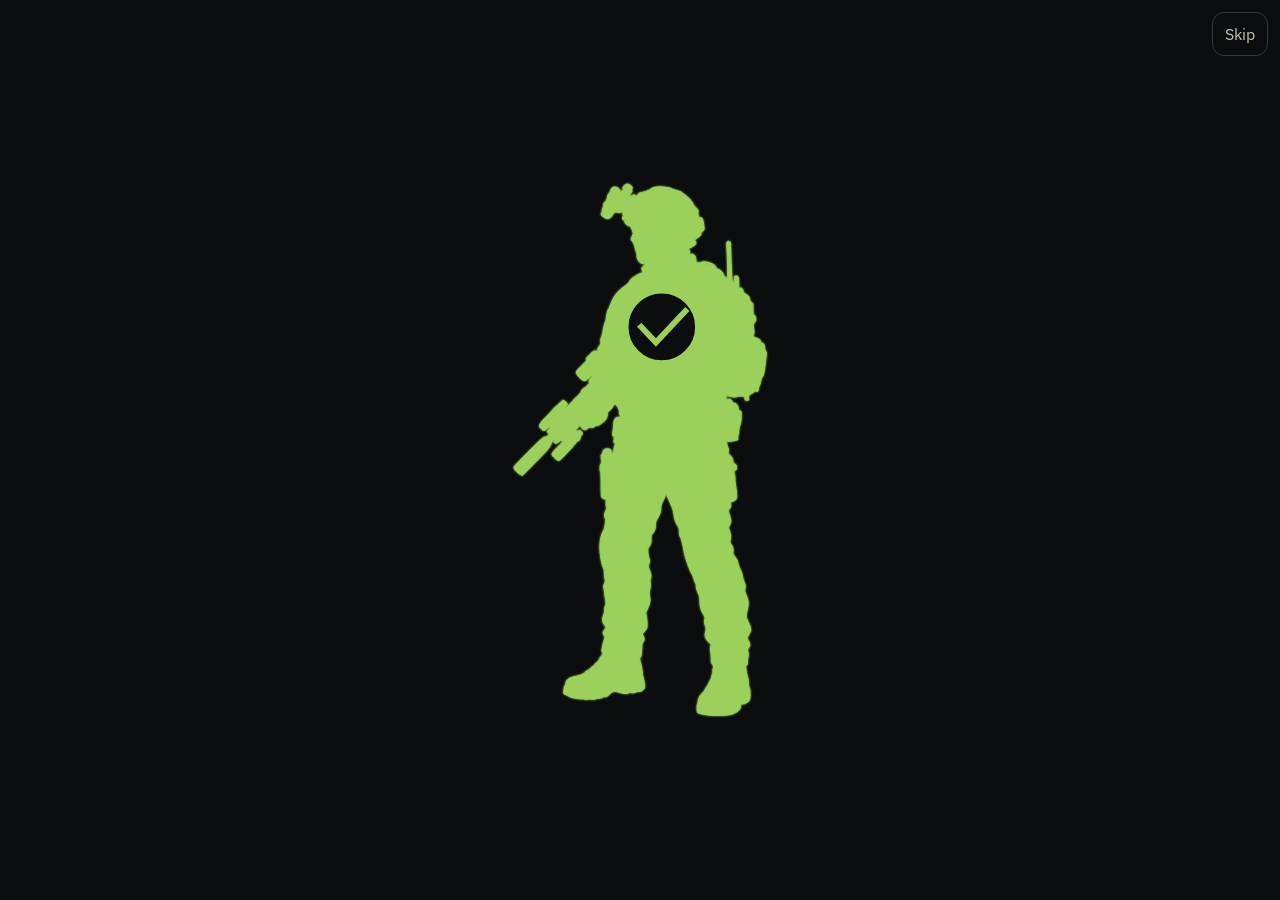
==== commit e99524db: "Add Impact site verification meta tag" ====
--- a/index.html
+++ b/index.html
@@ -1,6 +1,7 @@
 <!doctype html>
 <html lang="en">
   <head>
+    <meta name='impact-site-verification' value='b8c92731-28f8-4d84-abce-45e811547d6c'>
     <meta charset="UTF-8" />
     <meta name="viewport" content="width=device-width, initial-scale=1.0" />
     <meta name="theme-color" content="#171A1C" />
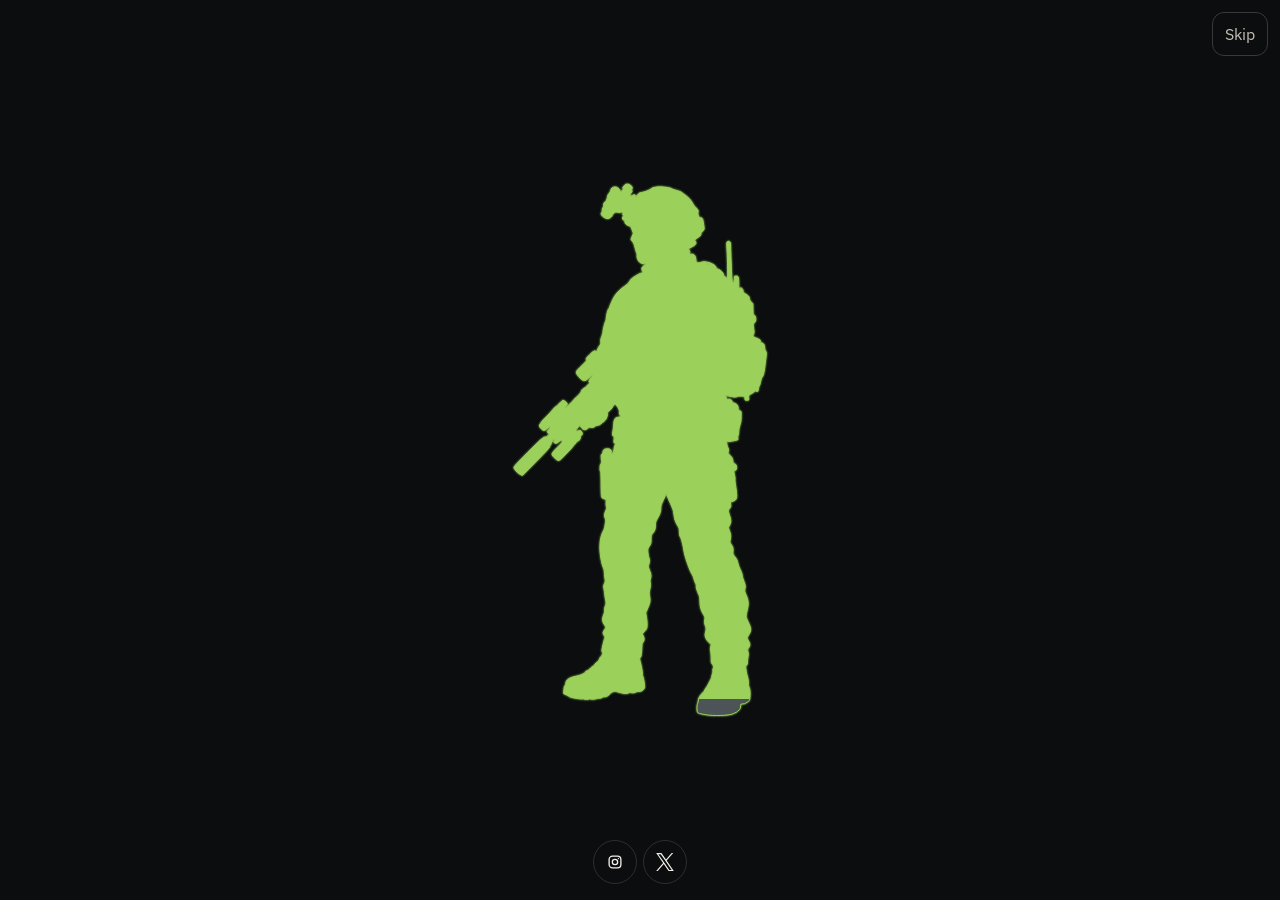
==== commit a4b1a1b1: "Publish KitCheck Tactical build-20261128-de24846 (five-zone builder, mag fits, Home kit)" ====
--- a/index.html
+++ b/index.html
@@ -25,10 +25,10 @@
     <link rel="manifest" href="./manifest.webmanifest" />
     <link rel="icon" href="./icons/icon-192.png" type="image/png" />
     <title>KitCheck Tactical</title>
-    <script type="module" crossorigin src="./assets/index-W0DL5D21.js"></script>
+    <script type="module" crossorigin src="./assets/index-6hVN4r1S.js"></script>
     <link rel="modulepreload" crossorigin href="./assets/rolldown-runtime-4tVxZq34.js">
-    <link rel="modulepreload" crossorigin href="./assets/catalog-Dtn7CxOD.js">
-    <link rel="stylesheet" crossorigin href="./assets/index-DY3GJA-T.css">
+    <link rel="modulepreload" crossorigin href="./assets/catalog-C-ZJFTHp.js">
+    <link rel="stylesheet" crossorigin href="./assets/index-DMIisXOm.css">
       <link rel="canonical" href="https://kitchecktactical.com/" />
     <meta property="og:type" content="website" />
     <meta property="og:title" content="KitCheck Tactical" />
--- a/assets/index-DMIisXOm.css
+++ b/assets/index-DMIisXOm.css
@@ -0,0 +1 @@
+@font-face{font-family:IBM Plex Sans;font-style:normal;font-display:swap;font-weight:400;src:url(./ibm-plex-sans-cyrillic-ext-400-normal-g30qAdWV.woff2)format("woff2"),url(./ibm-plex-sans-cyrillic-ext-400-normal-Dsrv2Tcn.woff)format("woff");unicode-range:U+460-52F,U+1C80-1C8A,U+20B4,U+2DE0-2DFF,U+A640-A69F,U+FE2E-FE2F}@font-face{font-family:IBM Plex Sans;font-style:normal;font-display:swap;font-weight:400;src:url(./ibm-plex-sans-cyrillic-400-normal-DZqxrq2p.woff2)format("woff2"),url(./ibm-plex-sans-cyrillic-400-normal-BTotfTJu.woff)format("woff");unicode-range:U+301,U+400-45F,U+490-491,U+4B0-4B1,U+2116}@font-face{font-family:IBM Plex Sans;font-style:normal;font-display:swap;font-weight:400;src:url(./ibm-plex-sans-greek-400-normal-_efipK4i.woff2)format("woff2"),url(./ibm-plex-sans-greek-400-normal-D9ESIMu3.woff)format("woff");unicode-range:U+370-377,U+37A-37F,U+384-38A,U+38C,U+38E-3A1,U+3A3-3FF}@font-face{font-family:IBM Plex Sans;font-style:normal;font-display:swap;font-weight:400;src:url(./ibm-plex-sans-vietnamese-400-normal-DG4YqDda.woff2)format("woff2"),url(./ibm-plex-sans-vietnamese-400-normal-fK1oJ5dG.woff)format("woff");unicode-range:U+102-103,U+110-111,U+128-129,U+168-169,U+1A0-1A1,U+1AF-1B0,U+300-301,U+303-304,U+308-309,U+323,U+329,U+1EA0-1EF9,U+20AB}@font-face{font-family:IBM Plex Sans;font-style:normal;font-display:swap;font-weight:400;src:url(./ibm-plex-sans-latin-ext-400-normal-C5H60-Va.woff2)format("woff2"),url(./ibm-plex-sans-latin-ext-400-normal-RBey6euL.woff)format("woff");unicode-range:U+100-2BA,U+2BD-2C5,U+2C7-2CC,U+2CE-2D7,U+2DD-2FF,U+304,U+308,U+329,U+1D00-1DBF,U+1E00-1E9F,U+1EF2-1EFF,U+2020,U+20A0-20AB,U+20AD-20C0,U+2113,U+2C60-2C7F,U+A720-A7FF}@font-face{font-family:IBM Plex Sans;font-style:normal;font-display:swap;font-weight:400;src:url(./ibm-plex-sans-latin-400-normal-CDDApCn2.woff2)format("woff2"),url(./ibm-plex-sans-latin-400-normal-CYLoc0-x.woff)format("woff");unicode-range:U+??,U+131,U+152-153,U+2BB-2BC,U+2C6,U+2DA,U+2DC,U+304,U+308,U+329,U+2000-206F,U+20AC,U+2122,U+2191,U+2193,U+2212,U+2215,U+FEFF,U+FFFD}@font-face{font-family:IBM Plex Sans;font-style:normal;font-display:swap;font-weight:600;src:url(./ibm-plex-sans-cyrillic-ext-600-normal-DUMzJB7m.woff2)format("woff2"),url(./ibm-plex-sans-cyrillic-ext-600-normal-Bz0x94Yp.woff)format("woff");unicode-range:U+460-52F,U+1C80-1C8A,U+20B4,U+2DE0-2DFF,U+A640-A69F,U+FE2E-FE2F}@font-face{font-family:IBM Plex Sans;font-style:normal;font-display:swap;font-weight:600;src:url(./ibm-plex-sans-cyrillic-600-normal-71GNu3SW.woff2)format("woff2"),url(./ibm-plex-sans-cyrillic-600-normal-BGq0mW3O.woff)format("woff");unicode-range:U+301,U+400-45F,U+490-491,U+4B0-4B1,U+2116}@font-face{font-family:IBM Plex Sans;font-style:normal;font-display:swap;font-weight:600;src:url(./ibm-plex-sans-greek-600-normal-DzTrcv_p.woff2)format("woff2"),url(./ibm-plex-sans-greek-600-normal-D-CqTdkO.woff)format("woff");unicode-range:U+370-377,U+37A-37F,U+384-38A,U+38C,U+38E-3A1,U+3A3-3FF}@font-face{font-family:IBM Plex Sans;font-style:normal;font-display:swap;font-weight:600;src:url(./ibm-plex-sans-vietnamese-600-normal-DpPYBSTl.woff2)format("woff2"),url(./ibm-plex-sans-vietnamese-600-normal-DgdngZtN.woff)format("woff");unicode-range:U+102-103,U+110-111,U+128-129,U+168-169,U+1A0-1A1,U+1AF-1B0,U+300-301,U+303-304,U+308-309,U+323,U+329,U+1EA0-1EF9,U+20AB}@font-face{font-family:IBM Plex Sans;font-style:normal;font-display:swap;font-weight:600;src:url(./ibm-plex-sans-latin-ext-600-normal-DOrvGEcy.woff2)format("woff2"),url(./ibm-plex-sans-latin-ext-600-normal-DIrixKbi.woff)format("woff");unicode-range:U+100-2BA,U+2BD-2C5,U+2C7-2CC,U+2CE-2D7,U+2DD-2FF,U+304,U+308,U+329,U+1D00-1DBF,U+1E00-1E9F,U+1EF2-1EFF,U+2020,U+20A0-20AB,U+20AD-20C0,U+2113,U+2C60-2C7F,U+A720-A7FF}@font-face{font-family:IBM Plex Sans;font-style:normal;font-display:swap;font-weight:600;src:url(./ibm-plex-sans-latin-600-normal-CuJfVYMP.woff2)format("woff2"),url(./ibm-plex-sans-latin-600-normal-Cu4Hd6ag.woff)format("woff");unicode-range:U+??,U+131,U+152-153,U+2BB-2BC,U+2C6,U+2DA,U+2DC,U+304,U+308,U+329,U+2000-206F,U+20AC,U+2122,U+2191,U+2193,U+2212,U+2215,U+FEFF,U+FFFD}@font-face{font-family:Barlow Condensed;font-style:normal;font-display:swap;font-weight:500;src:url(./barlow-condensed-vietnamese-500-normal-DjeaNLFD.woff2)format("woff2"),url(./barlow-condensed-vietnamese-500-normal-CsrJDWc5.woff)format("woff");unicode-range:U+102-103,U+110-111,U+128-129,U+168-169,U+1A0-1A1,U+1AF-1B0,U+300-301,U+303-304,U+308-309,U+323,U+329,U+1EA0-1EF9,U+20AB}@font-face{font-family:Barlow Condensed;font-style:normal;font-display:swap;font-weight:500;src:url(./barlow-condensed-latin-ext-500-normal-yA5ONLQ9.woff2)format("woff2"),url(./barlow-condensed-latin-ext-500-normal-B1RE8WP7.woff)format("woff");unicode-range:U+100-2BA,U+2BD-2C5,U+2C7-2CC,U+2CE-2D7,U+2DD-2FF,U+304,U+308,U+329,U+1D00-1DBF,U+1E00-1E9F,U+1EF2-1EFF,U+2020,U+20A0-20AB,U+20AD-20C0,U+2113,U+2C60-2C7F,U+A720-A7FF}@font-face{font-family:Barlow Condensed;font-style:normal;font-display:swap;font-weight:500;src:url(./barlow-condensed-latin-500-normal-BgYH2mbd.woff2)format("woff2"),url(./barlow-condensed-latin-500-normal-HIEiP5Ov.woff)format("woff");unicode-range:U+??,U+131,U+152-153,U+2BB-2BC,U+2C6,U+2DA,U+2DC,U+304,U+308,U+329,U+2000-206F,U+20AC,U+2122,U+2191,U+2193,U+2212,U+2215,U+FEFF,U+FFFD}@font-face{font-family:Barlow Condensed;font-style:normal;font-display:swap;font-weight:600;src:url(./barlow-condensed-vietnamese-600-normal-A5AYRdjN.woff2)format("woff2"),url(./barlow-condensed-vietnamese-600-normal-CNlPk46_.woff)format("woff");unicode-range:U+102-103,U+110-111,U+128-129,U+168-169,U+1A0-1A1,U+1AF-1B0,U+300-301,U+303-304,U+308-309,U+323,U+329,U+1EA0-1EF9,U+20AB}@font-face{font-family:Barlow Condensed;font-style:normal;font-display:swap;font-weight:600;src:url(./barlow-condensed-latin-ext-600-normal-18ESti3H.woff2)format("woff2"),url(./barlow-condensed-latin-ext-600-normal-Clv9cIcR.woff)format("woff");unicode-range:U+100-2BA,U+2BD-2C5,U+2C7-2CC,U+2CE-2D7,U+2DD-2FF,U+304,U+308,U+329,U+1D00-1DBF,U+1E00-1E9F,U+1EF2-1EFF,U+2020,U+20A0-20AB,U+20AD-20C0,U+2113,U+2C60-2C7F,U+A720-A7FF}@font-face{font-family:Barlow Condensed;font-style:normal;font-display:swap;font-weight:600;src:url(./barlow-condensed-latin-600-normal-DepVgxBB.woff2)format("woff2"),url(./barlow-condensed-latin-600-normal-BFJEwTuo.woff)format("woff");unicode-range:U+??,U+131,U+152-153,U+2BB-2BC,U+2C6,U+2DA,U+2DC,U+304,U+308,U+329,U+2000-206F,U+20AC,U+2122,U+2191,U+2193,U+2212,U+2215,U+FEFF,U+FFFD}@font-face{font-family:Barlow Condensed;font-style:normal;font-display:swap;font-weight:700;src:url(./barlow-condensed-vietnamese-700-normal-DYeBwlKR.woff2)format("woff2"),url(./barlow-condensed-vietnamese-700-normal-DhIzd8Tb.woff)format("woff");unicode-range:U+102-103,U+110-111,U+128-129,U+168-169,U+1A0-1A1,U+1AF-1B0,U+300-301,U+303-304,U+308-309,U+323,U+329,U+1EA0-1EF9,U+20AB}@font-face{font-family:Barlow Condensed;font-style:normal;font-display:swap;font-weight:700;src:url(./barlow-condensed-latin-ext-700-normal-CwuXbfVR.woff2)format("woff2"),url(./barlow-condensed-latin-ext-700-normal-BIHFfxf0.woff)format("woff");unicode-range:U+100-2BA,U+2BD-2C5,U+2C7-2CC,U+2CE-2D7,U+2DD-2FF,U+304,U+308,U+329,U+1D00-1DBF,U+1E00-1E9F,U+1EF2-1EFF,U+2020,U+20A0-20AB,U+20AD-20C0,U+2113,U+2C60-2C7F,U+A720-A7FF}@font-face{font-family:Barlow Condensed;font-style:normal;font-display:swap;font-weight:700;src:url(./barlow-condensed-latin-700-normal-v1xN8_Wq.woff2)format("woff2"),url(./barlow-condensed-latin-700-normal-Dmwat-ge.woff)format("woff");unicode-range:U+??,U+131,U+152-153,U+2BB-2BC,U+2C6,U+2DA,U+2DC,U+304,U+308,U+329,U+2000-206F,U+20AC,U+2122,U+2191,U+2193,U+2212,U+2215,U+FEFF,U+FFFD}:root,:root[data-theme=dark]{--lightningcss-light: ;--lightningcss-dark:initial;color-scheme:dark;--bg:#171a1c;--panel:#23282b;--line:#343a3e;--text:#f3f0e8;--muted:#c4bfb6;--orange:#ff5a1f;--coyote:#c4a27a;--coyote-fill:#3a3026;--fit:#3cb85a;--fit-fill:#1c3324;--maybe:#e3a008;--no:#ff6b5e;--figure:#a8afa9;--figure-deep:#6e7772;--figure-edge:#e4e7e3;--sil:#3a4146;--sil-rim:#c5cdc8;--zone-line:#e4e8e4;--photo:#2c3134;--shadow:none;--accent:var(--orange);font-family:IBM Plex Sans,sans-serif}:root[data-theme=light]{--lightningcss-light:initial;--lightningcss-dark: ;color-scheme:light;--bg:#f4f2ee;--panel:#fff;--line:#e4e1db;--text:#1f2420;--muted:#6b6e6a;--orange:#ff5a1f;--coyote:#8d6b44;--coyote-fill:#f6efe6;--fit:#146c2e;--fit-fill:#e7f6eb;--maybe:#e3a008;--no:#d6453a;--figure:#5e6661;--figure-deep:#3c4440;--figure-edge:#242824;--sil:#1b2024;--sil-rim:#1b2024;--zone-line:#e7ebe6;--photo:#e7e4de;--shadow:0 1px 2px #1f24200f, 0 8px 24px #1f24200f;--accent:var(--orange)}@media (prefers-color-scheme:light){:root[data-theme=system]{--lightningcss-light:initial;--lightningcss-dark: ;color-scheme:light;--bg:#f4f2ee;--panel:#fff;--line:#e4e1db;--text:#1f2420;--muted:#6b6e6a;--orange:#ff5a1f;--coyote:#8d6b44;--coyote-fill:#f6efe6;--fit:#146c2e;--fit-fill:#e7f6eb;--maybe:#e3a008;--no:#d6453a;--figure:#5e6661;--figure-deep:#3c4440;--figure-edge:#242824;--sil:#1b2024;--sil-rim:#1b2024;--zone-line:#e7ebe6;--photo:#e7e4de;--shadow:0 1px 2px #1f24200f, 0 8px 24px #1f24200f;--accent:var(--orange)}}*{box-sizing:border-box}html{scroll-padding-bottom:16px}body{background:var(--bg);color:var(--text);margin:0}.shell{flex-direction:column;width:100%;max-width:960px;min-height:100dvh;margin:0 auto;padding:12px 12px 0;display:flex;overflow-x:clip}.top{flex-wrap:wrap;justify-content:space-between;align-items:flex-start;gap:8px 12px;margin-bottom:12px;display:flex}.top h1{letter-spacing:0;margin:0;font-size:1.25rem;font-weight:600}.top h1.wordmark{min-width:0;max-width:100%;color:var(--text);letter-spacing:.06em;white-space:nowrap;align-items:center;gap:.08em;margin:0;font-family:Barlow Condensed,Arial Narrow,Impact,sans-serif;font-size:clamp(1.15rem,4.8vw,1.85rem);font-weight:700;line-height:1;display:flex}.wordmark-stamp{width:.95em;height:.95em;color:var(--fit);flex:none}.wordmark-words{white-space:nowrap}.wordmark-cut{background:0 0;-webkit-mask-image:linear-gradient(#000 0 46%,#0000 46% 54%,#000 54% 100%);mask-image:linear-gradient(#000 0 46%,#0000 46% 54%,#000 54% 100%)}.wordmark-accent{color:var(--fit)}.top-actions button{min-width:44px;min-height:44px}.form,.fields,.data-actions{flex-direction:column;gap:12px;min-width:0;max-width:100%;display:flex}.form{max-width:32rem}.lede,.hint{color:var(--muted);margin:0;font-size:.9rem}.fields label,.import-block label{flex-direction:column;gap:4px;font-size:.9rem;display:flex}.fields fieldset label{flex-direction:row;align-items:center;gap:8px}.fields>label:has(input[type=checkbox]){flex-direction:row;align-items:center;gap:8px}fieldset{border:1px solid var(--line);flex-direction:column;gap:8px;margin:0;display:flex}input,select,button{font:inherit;color:inherit}input[type=text],input:not([type]),select{background:var(--panel);border:1px solid var(--line);border-radius:12px;width:100%;max-width:100%;padding:8px;display:block}button{background:var(--panel);border:1px solid var(--line);box-shadow:var(--shadow);cursor:pointer;border-radius:12px;padding:10px 12px}button[type=submit]{background:var(--orange);border-color:var(--orange);color:#1f2420;font-weight:600}.gun-links{flex-direction:column;gap:8px;display:flex}a{color:var(--text);-webkit-text-decoration-color:var(--orange);text-decoration-color:var(--orange);text-underline-offset:3px}.gun-links a{color:var(--text)}main{flex:1}.grid{flex-direction:column;gap:8px;display:flex}.slot-row{gap:8px;display:grid}.cols-2{grid-template-columns:1.7fr 1fr}.cols-3,.cols-4{grid-template-columns:repeat(var(--cols,3), minmax(0, 1fr))}.cols-3{--cols:3}.cols-4{--cols:2}.slot{background:var(--panel);border:1px solid var(--line);min-height:76px;box-shadow:var(--shadow);border-radius:12px;align-items:flex-start;padding:6px 18px 8px 6px;display:flex;position:relative}.slot-label,.totals-label,.tag,.chip{letter-spacing:.04em;text-transform:uppercase;font-family:Barlow Condensed,sans-serif;font-weight:600}.slot-label{min-width:0;color:var(--muted);align-items:center;gap:4px;font-size:.72rem;line-height:1.1;display:flex}.slot-mark{flex:none;width:24px;height:24px;display:inline-grid;position:relative}.slot-icon{color:#9aa3ad;width:24px;height:24px}.slot-icon path{fill:currentColor;stroke:none}.slot-mark-filled .slot-icon,.slot-mark-selected .slot-icon,.slot[data-filled="1"] .slot-icon{color:var(--orange);filter:drop-shadow(0 0 4px color-mix(in srgb, var(--orange) 75%, transparent))}.slot-check{background:var(--orange);width:10px;height:10px;box-shadow:0 0 4px color-mix(in srgb, var(--orange) 80%, transparent);border-radius:50%;position:absolute;bottom:-3px;right:-3px}.slot-check:after{content:"";border:1.5px solid #171a1c;border-width:0 1.5px 1.5px 0;width:2px;height:5px;position:absolute;top:1px;left:3px;transform:rotate(45deg)}.chevron{border-right:2px solid var(--muted);border-bottom:2px solid var(--muted);width:7px;height:7px;position:absolute;bottom:8px;right:8px;transform:rotate(-45deg)}.stash-toggle{align-self:flex-start;min-height:44px}.stash-head{justify-content:space-between;align-items:center;gap:8px;display:flex}.stash-close{min-height:44px}.totals{padding:12px 4px calc(16px + env(safe-area-inset-bottom,0px));border-top:1px solid var(--line);background:var(--bg);grid-template-columns:repeat(3,minmax(0,1fr));gap:8px;margin:12px 0 0;display:grid;position:static}.totals p{flex-direction:column;align-items:center;gap:4px;margin:0;display:flex}.totals-label{letter-spacing:.08em;text-transform:uppercase;color:var(--muted);font-size:.68rem}.totals-note{overflow-wrap:anywhere;text-align:center;max-width:100%;color:var(--muted);font-size:.62rem;line-height:1.15;display:block}.totals-value{font-size:1rem}.top-actions{flex-wrap:wrap;gap:6px;margin-left:auto;display:flex}.top-actions button{min-width:44px;min-height:44px;padding:6px 8px}@media (width<=480px){.top h1.wordmark{flex:1 0 100%;font-size:1.35rem}}.loadout-name{margin:0 0 8px}.builder{flex-direction:column;gap:8px;min-width:0;padding-bottom:8px;display:flex}.board{flex-direction:column;gap:8px;min-width:0;display:flex;position:relative}.ring{grid-template-columns:minmax(72px,22%) minmax(0,1fr) minmax(72px,22%);align-items:stretch;gap:4px;min-width:0;display:grid;position:relative}.col{flex-direction:column;gap:4px;min-width:0;display:flex}.figure{color:var(--sil);min-width:0;min-height:0;position:relative;overflow:visible}.figure-bg{z-index:0;pointer-events:none;border-radius:12px;width:100%;height:100%;position:absolute;inset:0}.mannequin{z-index:1;width:auto;max-width:92%;height:96%;position:absolute;top:2%;left:50%;transform:translate(-50%)}@media (width>=769px){.ring{align-items:start}.figure{align-self:start;height:calc(100svh - 11rem);max-height:calc(100svh - 11rem)}.figure svg.mannequin{width:auto;max-width:100%;height:100%;max-height:100%;position:relative;top:auto;left:auto;transform:none}}.bg-choices{border:0;flex-wrap:wrap;gap:8px;margin:0 0 16px;padding:0;display:flex}.bg-choices legend{width:100%;margin-bottom:8px}.bg-choices label{border:1px solid var(--line);background:var(--panel);border-radius:10px;align-items:center;gap:6px;min-height:44px;padding:8px 12px;display:inline-flex}.leaders{pointer-events:none;width:100%;height:100%;position:absolute;inset:0;overflow:visible}.leader{fill:none;stroke:var(--muted);stroke-width:1.25px;stroke-linejoin:round;stroke-linecap:round;opacity:.55}.leader.on{stroke:var(--orange);opacity:.95}.kit-man{fill:var(--sil)}.kit-man,:root[data-theme=dark] .kit-man,:root:not([data-theme]) .kit-man{filter:drop-shadow(0 0 2px #9bd15a)}.kit-man path{stroke:#9bd15a;stroke-width:1px;stroke-linejoin:round;vector-effect:non-scaling-stroke}@media (prefers-color-scheme:dark){:root[data-theme=system] .kit-man{filter:drop-shadow(0 0 2px #9bd15a)}}@media (prefers-reduced-motion:reduce){.kit-man,.splash-outline,.splash-fill{animation:none}}.zone-mark{pointer-events:none}.body-zone .zone-shape{fill:#0000;stroke:none;cursor:pointer}.body-zone:hover .zone-shape,.body-zone:focus-visible .zone-shape,.body-zone[data-hot="1"] .zone-shape{fill:color-mix(in srgb, var(--orange) 58%, transparent)}.body-zone:focus-visible .zone-shape{stroke:var(--orange);stroke-width:4px}.zone-count{fill:#f3f0e8;text-anchor:middle;stroke:#0b0d0e;stroke-width:5px;paint-order:stroke fill;font-size:42px;font-weight:700}.kit-bag,.zone-row{min-width:44px;min-height:44px}.kit-bag{width:100%;margin-top:8px}.zone-rows{flex-direction:column;gap:8px;display:flex}.zone-row{text-align:left;width:100%}.zone-row.nested{padding-left:1.75rem}.zone-gun{pointer-events:none;max-height:180px;overflow:hidden}.bp-hot{stroke:#e87a2e}.zone-hit{fill:#0000;stroke:none;cursor:pointer}.zone-paint{filter:drop-shadow(0 0 8px var(--orange));pointer-events:none}.zone-fill{stroke:none}.zone-fill.lit{fill:color-mix(in srgb, var(--orange) 55%, transparent)}.zone-fill.hot{fill:color-mix(in srgb, var(--orange) 82%, transparent)}.zone-anchor{fill:#0000;stroke:none;pointer-events:none}.zone-badge{fill:var(--zone-line);stroke:none;pointer-events:none}.zone-badge path{fill:none;stroke:var(--bg);stroke-linecap:round}.zone[data-filled="1"] .zone-badge{display:none}.kit-detail{z-index:40;background:var(--panel);width:min(360px,100% - 24px);max-height:min(70dvh,640px);color:var(--text);border:1px solid var(--line);box-shadow:var(--shadow);border-radius:12px;flex-direction:column;gap:12px;padding:16px;display:flex;position:fixed;top:18%;left:50%;overflow:auto;transform:translate(-50%)}.kit-detail h2{margin:0;font-size:1.05rem}.kit-detail .product-photo,.kit-detail .slot-mark{width:120px;height:120px}.kit-detail .slot-icon{width:100%;height:100%}.remove-slot,.confirm-remove button,.undo-toast button{min-width:44px;min-height:44px}.remove-slot{flex-direction:column;justify-content:center;align-items:center;gap:2px;max-width:100%;padding:2px 6px;font-size:.72rem;line-height:1;display:inline-flex}.remove-icon{flex:none;width:16px;height:16px}.confirm-remove,.undo-toast{z-index:40;background:var(--panel);color:var(--text);border:1px solid var(--line);box-shadow:var(--shadow);border-radius:12px;position:fixed}.confirm-remove{flex-direction:column;gap:12px;width:min(360px,100% - 24px);padding:16px;display:flex;top:30%;left:50%;transform:translate(-50%)}.confirm-remove div{gap:8px;display:flex}.undo-toast{left:50%;bottom:calc(6.5rem + env(safe-area-inset-bottom,0px));align-items:center;gap:12px;max-width:calc(100% - 24px);padding:8px 12px;display:flex;transform:translate(-50%)}.strip{gap:6px;min-width:0;padding-bottom:2px;display:flex;overflow-x:auto}.board .slot{width:auto;min-width:72px;min-height:72px;padding:4px;scroll-margin-bottom:16px}.strip .slot{flex:0 0 72px}.cases{margin:8px 12px 0}.cases h2{margin:0 0 8px;font-size:1rem}.cases .strip .slot,.cases .case-pack{flex:140px;min-width:140px;min-height:72px}.case-pack{border:1px solid var(--line);color:var(--text);text-align:left;background:0 0;border-radius:8px;flex-direction:column;justify-content:center;gap:4px;padding:8px;display:flex}.primary-groups{grid-template-columns:1fr;gap:8px;display:grid}@media (width>=800px){.primary-groups{grid-template-columns:1fr 1fr}}.board .slot-hit{gap:2px;width:100%;min-width:44px;min-height:44px;padding:2px 4px}.sr-only{clip:rect(0, 0, 0, 0);white-space:nowrap;border:0;width:1px;height:1px;margin:-1px;padding:0;position:absolute;overflow:hidden}.board .slot-label{white-space:normal;overflow-wrap:anywhere;letter-spacing:.02em;width:100%;max-width:100%;line-height:1.05;display:block;overflow:hidden}.board .slot-item{-webkit-line-clamp:2;white-space:normal;overflow-wrap:anywhere;-webkit-box-orient:vertical;width:100%;max-width:100%;max-height:2.3em;line-height:1.15;display:-webkit-box;overflow:hidden}.photo-tile{aspect-ratio:1;background:var(--photo);border-radius:8px;place-items:center;width:100%;max-height:72px;display:grid;overflow:hidden}.board .photo-tile{width:min(100%,112px);max-height:112px;margin-inline:auto;position:relative}.board .photo-tile .illustration{position:static}.board .photo-tile .illustration-label{z-index:1;pointer-events:none;position:absolute;bottom:0;left:0;right:0}.photo-tile .product-photo,.pick-thumb .product-photo,.summary-thumb .product-photo,.item-photo .product-photo{object-fit:contain;background:var(--photo);width:100%;height:100%}.photo-fallback>.product-photo{background:0 0}.photo-fallback>.product-photo:not(.is-ready){opacity:0}.photo-fallback>.product-photo.is-ready{z-index:1;position:relative}.pick-thumb .product-photo,.summary-thumb .product-photo{width:48px;height:48px}.item-photo{aspect-ratio:1;object-fit:contain;background:var(--photo);border-radius:12px;width:min(100%,320px);height:auto;display:block}.summary-slots{flex-direction:column;gap:8px;margin:0;padding:0;list-style:none;display:flex}.summary-slots li{grid-template-columns:40px minmax(0,1fr);align-items:center;gap:8px;min-width:0;display:grid}.summary-slots li span:last-child{-webkit-line-clamp:2;-webkit-box-orient:vertical;min-width:0;display:-webkit-box;overflow:hidden}.pick-thumb .slot-mark,.summary-slots .slot-mark,.cart-store .slot-mark,.compare-icons .slot-mark,.compare-missing .slot-mark,.kit-check .slot-mark{width:40px;height:40px}.board .slot-mark{width:clamp(72px,88%,96px);height:clamp(72px,88%,96px)}.slot-art{object-fit:contain;border-radius:10px;width:100%;height:100%;display:block}.slot-mark-empty .slot-art,.slot[data-filled="0"] .slot-art{opacity:.45;filter:saturate(.35)}.slot-mark-filled .slot-art,.slot-mark-selected .slot-art,.slot[data-filled="1"] .slot-art{opacity:1;filter:saturate(1) drop-shadow(0 0 6px color-mix(in srgb, var(--orange) 70%, transparent))}.board .slot-icon{width:100%;height:100%}.board .slot-check{width:16px;height:16px;bottom:-2px;right:-2px}.board .slot-check:after{border-width:0 2px 2px 0;width:3px;height:7px;top:2px;left:5px}.board .badge{position:absolute;top:2px;right:2px}.slot-item{-webkit-line-clamp:2;white-space:normal;overflow-wrap:anywhere;-webkit-box-orient:vertical;max-height:2.3em;line-height:1.15;display:-webkit-box;overflow:hidden}.pick-row{grid-template-columns:48px minmax(0,1fr);grid-template-areas:"thumb copy""actions actions";align-items:start;gap:4px 8px;height:220px;display:grid;overflow:hidden}.pick-thumb{background:var(--photo);border-radius:8px;grid-area:thumb;place-items:center;width:48px;height:48px;display:grid;overflow:hidden}.kit-check li label,.compare-missing li{align-items:center;gap:8px;display:flex}.kit-check li label{flex-wrap:wrap}.kit-check .fit-warn{flex-basis:100%}.due-soon li{flex-wrap:wrap;align-items:center;gap:8px;display:flex}.tour-dim{z-index:70;pointer-events:auto;position:fixed;inset:0}.tour-card{z-index:71;background:var(--panel);width:min(360px,100vw - 24px);max-height:calc(100dvh - 24px);color:var(--text);border:1px solid var(--line);box-shadow:var(--shadow);border-radius:12px;flex-direction:column;gap:12px;padding:16px;display:flex;position:fixed;overflow:auto}.tour-line,.tour-actions button,.tour-forget,.tour-settings button{min-width:44px;min-height:44px}.tour-line{text-align:left;width:100%;font-size:1.05rem;line-height:1.35;display:block}.tour-caret{vertical-align:text-bottom;background:currentColor;width:2px;height:1em;margin-left:2px;animation:1s step-end infinite tour-blink;display:inline-block}.tour-actions,.tour-settings{flex-wrap:wrap;align-items:center;gap:8px;display:flex}.tour-actions{background:var(--panel);padding-top:4px;position:sticky;bottom:0}.tour-forget{align-items:center;gap:8px;display:flex}@keyframes tour-blink{0%,45%{opacity:1}50%,to{opacity:0}}@media (prefers-reduced-motion:reduce){.tour-caret{animation:none;display:none}}.compare-icons,.compare-missing{flex-wrap:wrap;gap:6px;margin:6px 0;padding:0;list-style:none;display:flex}.photo-fallback{place-items:center;width:100%;height:100%;display:grid;position:relative}.photo-fallback>.slot-mark,.photo-fallback>.product-photo{grid-area:1/1}.photo-fallback .slot-check{z-index:2;bottom:4px;right:4px}.pick-main{grid-area:copy;min-width:0}.pick-actions{flex-wrap:wrap;grid-area:actions;gap:4px;min-width:0;display:flex}.pick-name{-webkit-line-clamp:2;white-space:normal;overflow-wrap:anywhere;-webkit-box-orient:vertical;max-height:2.3em;line-height:1.15;display:-webkit-box;overflow:hidden}.pick-meta{-webkit-line-clamp:3;white-space:normal;overflow-wrap:anywhere;color:var(--muted);-webkit-box-orient:vertical;font-size:.72rem;line-height:1.25;display:-webkit-box;overflow:hidden}.figure{color:var(--figure)}.figure svg.mannequin{width:auto;max-width:92%;height:96%}.board .slot{overflow:hidden}.board .edit-build{text-overflow:ellipsis;white-space:nowrap;width:100%;min-height:44px;overflow:hidden}.stash{display:none}.stash.open{z-index:20;background:var(--panel);border-top:1px solid var(--line);flex-direction:column;gap:8px;max-height:55dvh;padding:12px;display:flex;position:fixed;bottom:0;left:0;right:0;overflow:auto}.builder .slot-row{grid-template-columns:1fr 1fr}.builder .slot{flex-direction:column;min-height:52px}.slot-hit{text-align:left;background:0 0;border:0;flex-direction:column;align-items:flex-start;gap:2px;width:100%;padding:0;display:flex;position:static}.slot-item{font-size:.72rem;line-height:1.2}.subs{flex-wrap:wrap;gap:4px;display:flex}.subs button{padding:2px 4px;font-size:.62rem;line-height:1.1}.edit-build{margin-top:4px;padding:2px 4px;font-size:.62rem}.badge-fit,.badge-unsure,.badge-nofit{font-size:1.2rem;font-weight:700;line-height:1}.badge-fit{color:var(--fit)}.badge-unsure{color:var(--maybe)}.badge-nofit{color:var(--no)}.fit-warn{color:var(--maybe);margin:0;font-size:.75rem;line-height:1.3;display:block}.packing li,.packing label{flex-wrap:wrap;align-items:center;gap:8px;display:flex}.packing select,.packing button,.due-soon button,.date-btn,.kit-detail input,.kit-detail select,.kit-detail button{min-width:44px;min-height:44px}.due-badge{background:var(--maybe);color:#1f2420;border-radius:999px;margin-left:6px;padding:2px 6px;font-size:.75rem;display:inline-block}.slot[data-active="1"]{box-shadow:inset 0 0 0 2px #e87a2e}.sheet-grab{background:0 0;border:0;order:-1;place-items:center;width:44px;min-width:44px;height:44px;min-height:44px;margin:0 auto;padding:0;display:grid}.sheet-grab:before{content:"";background:var(--line);border-radius:999px;width:36px;height:4px}.picker label{flex-direction:column;align-items:stretch;gap:4px;display:flex}.picker.slot-sheet{transition:height .18s;overflow:hidden}.sheet-body{flex-direction:column;flex:auto;gap:8px;min-height:0;display:flex;overflow:hidden}.sheet-controls{flex-direction:column;flex:0 auto;gap:8px;min-height:0;max-height:46%;display:flex;overflow:auto}.picker.slot-sheet .vlist{flex:auto;height:auto;min-height:180px}@media (width<=768px){.picker.slot-sheet{height:50dvh;max-height:50dvh;top:auto}.picker.slot-sheet[data-snap=full]{height:90dvh;max-height:90dvh}}@media (width>=769px){.shell:has(.picker.slot-sheet){max-width:none;padding-right:40vw}.picker.slot-sheet{border-top:0;border-left:1px solid var(--line);width:40vw;height:100dvh;max-height:100dvh;inset:0 0 0 auto}}@media (prefers-reduced-motion:reduce){.picker.slot-sheet{transition:none}}.picker,.edit-build-panel,.loadouts{z-index:30;background:var(--bg);border-top:1px solid var(--line);flex-direction:column;gap:8px;max-height:72dvh;padding:12px;display:flex;position:fixed;bottom:0;left:0;right:0;overflow:auto}.picker-head,.loadouts li{justify-content:space-between;align-items:center;gap:8px;display:flex}.picker-head h2,.stash h2{margin:0;font-size:1rem}.picker select,.picker input,.picker button,.loadouts input,.fields input,.fields select{min-height:44px}.tier-row{flex-wrap:wrap;gap:8px;display:flex}.tier-row button{text-align:left;flex-direction:column;align-items:flex-start;min-width:44px;min-height:44px;display:flex}.vlist{height:320px;position:relative;overflow:auto}.pick-row{box-sizing:border-box;grid-template-columns:48px minmax(0,1fr);grid-template-areas:"thumb copy""actions actions";align-items:start;gap:4px 8px;height:220px;display:grid;position:absolute;left:0;right:0;overflow:hidden}.build-grid .slot{flex-direction:column;width:100%;min-height:72px}.build-grid{grid-template-columns:1fr 1fr;gap:8px;display:grid}.chips{flex-wrap:wrap;gap:8px;display:flex}.chip{box-shadow:none;background:0 0;border:0;border-bottom:2px solid #0000;border-radius:0;padding:6px 2px}.chip[aria-pressed=true]{border-bottom-color:var(--orange);color:var(--text)}.tag{border-radius:999px;align-items:center;padding:2px 8px;font-size:.75rem;display:inline-flex}.tag-owned{background:var(--fit-fill);color:var(--text);border:1px solid var(--fit)}.tag-issued{background:var(--coyote-fill);color:var(--text);border:1px solid var(--coyote)}.stash-grid{grid-template-columns:1fr 1fr;gap:8px;margin-top:12px;display:grid}.stash-card{background:var(--panel);border:1px solid var(--line);min-height:88px;box-shadow:var(--shadow);border-radius:12px;flex-direction:column;align-items:flex-start;gap:6px;padding:8px;display:flex}.suggest ul{flex-direction:column;gap:8px;margin:0;padding:0;list-style:none;display:flex}.suggest li{justify-content:space-between;align-items:center;gap:8px;min-width:0;display:flex}.suggest li span{overflow-wrap:anywhere;min-width:0}.pick-main{width:100%;min-width:0;max-height:100%;box-shadow:none;text-align:left;background:0 0;border:0;flex-direction:column;grid-area:copy;align-items:stretch;padding:0;display:flex;overflow:hidden}.own-btn{align-self:center;padding:4px 6px;font-size:.68rem}.manual-form{padding-bottom:16px}.manual-form .save-bar{background:var(--bg);border-top:1px solid var(--line);margin-top:12px;padding-top:12px}.manual-form .save-bar button{width:100%}.short-list{height:220px}.short-list .pick-row{-webkit-line-clamp:2;white-space:normal;overflow-wrap:anywhere;-webkit-box-orient:vertical;height:64px;padding:6px 8px;line-height:1.2;display:-webkit-box;overflow:hidden}.price-list{flex-direction:column;gap:8px;margin:12px 0 0;padding:0;list-style:none;display:flex}.price-list li,.buy-links{flex-wrap:wrap;align-items:center;gap:8px;display:flex}.summary section{margin-top:16px}.warn{border:1px solid var(--maybe);background:color-mix(in srgb, var(--maybe) 16%, var(--panel));color:var(--text);border-radius:12px;align-items:center;gap:8px;margin:0;padding:10px 12px;font-weight:600;display:flex}.warn .alert-icon{width:24px;height:24px;color:var(--maybe)}.loadout-name{flex-wrap:wrap;align-items:center;gap:16px;display:flex}.loadout-name span{min-width:0}.loadout-name button{margin-left:8px}.loadouts label,.loadouts li{flex-wrap:wrap;align-items:center;gap:8px;display:flex}.loadouts input,.loadouts button{min-width:44px;min-height:44px}.share-view{flex-direction:column;align-items:stretch;gap:8px;display:flex}.share-card{border:1px solid var(--line);width:min(100%,360px);height:auto;display:block}.stash ul,.loadouts ul{flex-direction:column;gap:8px;margin:0;padding:0;list-style:none;display:flex}@media (width>=1024px){.shell{max-width:1180px}.ring{grid-template-columns:minmax(0,1fr) minmax(0,40%) minmax(0,1fr);gap:12px}.remove-slot{flex-direction:row;gap:4px;font-size:.8rem}.slot-primary{min-height:120px}.strip{overflow:visible}.strip .slot{flex:1 1 0;min-width:0}.stash-toggle{display:none}.stash,.stash.open{z-index:auto;background:0 0;border-top:0;flex-direction:column;gap:8px;max-height:none;padding:0;display:flex;position:static;overflow:visible}.stash-close{display:none}.pick-row{grid-template-columns:48px minmax(0,1fr) minmax(0,180px);grid-template-areas:"thumb copy actions"}.stash-grid{grid-template-columns:repeat(3,minmax(0,1fr))}.builder .slot{min-height:72px}.picker,.edit-build-panel,.loadouts{border:1px solid var(--line);width:min(420px,36vw);max-height:none;inset:72px 16px 16px auto}.cols-4{--cols:4}.shell{padding:24px 24px 0}.top h1{font-size:1.6rem}.top h1.wordmark{flex:none;font-size:1.85rem}.loadout-name{gap:24px}.slot{min-height:72px;padding:8px 10px}.board .slot{min-height:72px;padding:4px 6px}.slot-label,.totals-label{font-size:.75rem}}.slot-actions{flex-wrap:wrap;gap:4px;width:100%;min-width:0;display:flex}.light-launch,.light-launch,.mod-launch,.slot-actions .edit-build{white-space:normal;min-width:44px;max-width:100%;min-height:44px;margin:0;line-height:1.1}.light-launch{flex-direction:column;align-items:flex-start;gap:2px;display:flex;overflow:hidden}.light-launch span,.light-note{text-overflow:ellipsis;white-space:nowrap;max-width:100%;overflow:hidden}.light-note{color:var(--maybe);font-size:.68rem}.mod-shell{max-width:1180px}.modding{flex-direction:column;gap:10px;min-width:0;padding-bottom:24px;display:flex}.modding>header.top{flex-wrap:nowrap;align-items:center}.modding>header.top>div{flex:auto;min-width:0}.modding>header.top .hint{text-overflow:ellipsis;white-space:nowrap;overflow:hidden}.modding .mod-toggle{flex-wrap:nowrap;flex:none}.mod-back,.mod-close,.mod-toggle button,.preset-row .chip,.mod-tabs button,.fit-chip,.ready-ring{min-width:44px;min-height:44px}.mod-toggle,.preset-row,.mod-filters,.mod-tabs{flex-wrap:wrap;gap:6px;min-width:0;display:flex}.mod-stats{z-index:5;background:var(--bg);grid-template-columns:repeat(2,minmax(0,1fr));gap:8px;padding-bottom:4px;display:grid;position:sticky;top:0}.mod-stat{flex-direction:column;gap:2px;min-width:0;margin:0;display:flex}.num,.mod-stat,.stat-delta,.pick-meta{font-variant-numeric:tabular-nums}.mod-stat .num,.ready-ring{overflow-wrap:anywhere}.spec,.why-pop dd{font-family:ui-monospace,IBM Plex Mono,monospace;font-size:.78rem}.stat-track{background:var(--line);border-radius:99px;height:4px;display:block;overflow:hidden}.stat-fill{background:var(--orange);height:100%;transition:width .2s;display:block}.stat-delta{color:var(--orange);font-size:.75rem}.ready-ring{border:2px solid var(--orange);color:var(--text);background:0 0;border-radius:999px;padding:6px 10px}.ready-ring.has-issue{border-color:var(--no)}.ready-missing{color:var(--muted);margin:0;padding-left:1.1rem}.mod-board{flex-direction:column;gap:8px;min-width:0;display:flex}.mod-figure{background:var(--panel);border:1px solid var(--line);border-radius:12px;min-height:200px;position:relative;overflow:hidden}.gun-viewport{touch-action:none;cursor:grab;height:100%;min-height:200px;overflow:hidden}.gun-stage{transform-origin:50%;position:relative}.gun-drawing{width:100%;height:auto;color:var(--text);display:block}.gun-grid{opacity:.35}.gun-ticks{opacity:.45}.part-on{fill:none;stroke:var(--orange);stroke-width:1.5px}.part-off{display:none}.gun-leaders{opacity:.8}.gun-dots{position:absolute;inset:0}.gun-dot{background:var(--orange);color:#171a1c;border-radius:50%;place-items:center;width:22px;height:22px;margin:-11px 0 0 -11px;font-size:.7rem;font-weight:600;display:none;position:absolute}.mod-tabs{display:flex}.mod-slots{gap:8px;min-width:0;padding-bottom:4px;display:flex;overflow-x:auto}.mod-slot{background:var(--panel);border:1px dashed var(--line);border-radius:12px;flex-direction:column;flex:0 0 148px;gap:4px;min-width:0;min-height:88px;padding:6px;display:flex;position:relative}.mod-slot.is-suggested{border-color:var(--orange)}.mod-slot .slot-hit{min-width:44px;min-height:44px}.mod-slot .slot-item,.mod-slot .slot-why,.mod-slot .slot-label{text-overflow:ellipsis;white-space:nowrap;max-width:100%;display:block;overflow:hidden}.mod-slot .photo-tile{aspect-ratio:1;width:72px;height:72px;max-height:none;box-shadow:none;background:#14181b;place-items:center;margin-inline:auto;position:relative;overflow:hidden}.mod-slot .photo-tile .slot-mark,.mod-slot .photo-tile .slot-icon,.mod-slot .photo-tile .slot-art,.mod-slot .mod-part{object-fit:contain;object-position:center;background:0 0;width:100%;max-width:100%;height:100%;max-height:100%;display:block}.mod-slot[data-filled="0"] .mod-part,.mod-slot[data-filled="0"] .slot-icon,.mod-slot[data-filled="0"] .slot-art{opacity:.42;filter:saturate(.3)}.mod-slot[data-filled="1"] .mod-part,.mod-slot[data-filled="1"] .slot-icon,.mod-slot[data-filled="1"] .slot-art{opacity:1;filter:drop-shadow(0 0 6px #9bd15abf)}.mod-slot .tag{position:absolute;bottom:2px;left:2px}.fit-chip{background:0 0;border-radius:999px;align-self:flex-start;padding:4px 8px}.chip-fit{color:var(--fit);border:1px solid var(--fit)}.chip-unsure{color:var(--maybe);border:1px solid var(--maybe)}.chip-nofit{color:var(--no);border:1px solid var(--no)}:root[data-theme=light] .chip-unsure{color:#7a4e00;border-color:#7a4e00}:root[data-theme=light] .chip-nofit{color:#9f2d2d;border-color:#9f2d2d}:root[data-theme=light] .stat-delta,:root[data-theme=light] .why-pop a{color:#b54316}.why-pop{z-index:6;background:var(--panel);border:1px solid var(--line);border-radius:12px;flex-direction:column;gap:8px;padding:12px;display:flex;position:relative}.why-pop dl{margin:0}.why-pop a{color:var(--orange)}.parts-tree,.parts-tree ul{min-width:0;margin:0;padding-left:1rem}.parts-tree button{text-align:left;max-width:100%;min-height:44px}.mod-picker .mod-pick{text-align:left;width:100%;min-height:84px;color:inherit;background:0 0;grid-template-columns:48px minmax(0,1fr) auto;align-items:center;gap:8px;display:grid;position:absolute;left:0;right:0}.mod-picker .mod-suggest{margin-bottom:6px;position:static}.mod-pick.is-nofit{opacity:.55}.pick-copy{flex-direction:column;min-width:0;display:flex}.skeleton{background:linear-gradient(90deg, var(--photo), var(--line), var(--photo));background-size:200% 100%}.mod-safety{padding-bottom:12px}.warn-card{border:1px solid var(--no);border-radius:8px;flex-direction:column;gap:8px;padding:8px;display:flex}:root[data-theme=light] .gun-drawing{color:#2a2e2c}:root[data-theme=light] .gun-line,:root[data-theme=light] .gun-leaders{opacity:.7}:root[data-theme=light] .gun-grid{opacity:.45}@media (width<=359px){.mod-slot .slot-item,.mod-slot .slot-why{display:none}}@media (width<=767px){.cases .strip{flex-wrap:wrap}.cases .strip .slot,.cases .case-pack{flex:calc(50% - 6px);min-width:0}.strip{overflow:visible}.strip .slot{flex:1 1 0;width:auto;min-width:0}.ring{align-items:start}.figure{aspect-ratio:531/1101;align-self:start;width:100%;height:auto;max-height:calc(100svh - 10.5rem)}.figure svg.mannequin{width:100%;max-width:none;height:100%;max-height:calc(100svh - 10.5rem);position:relative;top:auto;left:auto;transform:none}.board .slot{min-height:0;padding:2px 3px}.board .photo-tile{width:40px;height:40px}.board .slot-item{-webkit-line-clamp:1;max-height:1.2em}.gun-dot{display:grid}.gun-leaders,.bp-dim-text,.mod-slots[data-group=front] .mod-slot:not([data-group=front]),.mod-slots[data-group=top] .mod-slot:not([data-group=top]),.mod-slots[data-group=rear] .mod-slot:not([data-group=rear]),.mod-slots[data-group=lower] .mod-slot:not([data-group=lower]){display:none}.mod-slots{grid-template-columns:repeat(4,minmax(0,1fr));gap:6px;display:grid;overflow:visible}.mod-slot{flex:none;width:auto;min-width:0}.mod-slot .photo-tile{width:64px;height:64px}}@media (width>=768px){.mod-tabs{display:none}.gun-drawing{height:auto}.mod-figure{min-height:0}.mod-slots{grid-template-columns:repeat(3,minmax(0,1fr));display:grid;overflow:visible}.mod-slot{flex:initial}.mod-stats{grid-template-columns:repeat(3,minmax(0,1fr))}}@media (width>=1024px){.mod-board{grid-template-columns:200px minmax(0,1fr) 200px;align-items:center;column-gap:16px;display:grid}.mod-figure{grid-column:2;grid-row:1 / span var(--mod-span,8);align-self:center;min-height:0}.gun-drawing{height:100%;min-height:0}.mod-tabs{display:none}.mod-slots{display:contents}.mod-slot{grid-row:var(--mod-row);align-self:start}.mod-slot[data-side=left],.mod-slot[data-side=top]{grid-column:1}.mod-slot[data-side=right],.mod-slot[data-side=bottom]{grid-column:3}.mod-picker{border-top:0;border-left:1px solid var(--line);width:360px;max-height:none;inset:0 0 0 auto}}@media (prefers-reduced-motion:reduce){.stat-fill,.mod-slot.is-filling .photo-tile,.gun-dot,.gun-leaders{transition:none;animation:none}}@media (prefers-reduced-motion:no-preference){.mod-slot.is-filling .photo-tile{animation:.16s slot-fill}.gun-dot{animation:2s ease-out dot-pulse}}@keyframes slot-fill{0%{opacity:0;transform:scale(.92)}to{opacity:1;transform:scale(1)}}@keyframes dot-pulse{0%{box-shadow:0 0 0 0 var(--orange)}to{box-shadow:0 0 0 10px #0000}}.cart-drawer,.compare,.support-form,.assist{z-index:45;background:var(--panel);width:min(520px,100% - 16px);max-height:calc(100vh - 24px);color:var(--text);border:1px solid var(--line);border-radius:12px;padding:16px;position:fixed;top:8%;left:50%;overflow:auto;transform:translate(-50%)}.cart-count{margin-left:6px}.cart-store ul{margin:0;padding:0;list-style:none}.cart-store li{border-bottom:1px solid var(--line);grid-template-columns:40px minmax(0,1fr);align-items:center;gap:8px;padding:8px 0;display:grid}.cart-copy{grid-template-columns:minmax(0,1fr) auto;align-items:center;gap:8px;display:grid}.load-ok{color:var(--fit)}.load-watch{color:var(--maybe)}.load-high{color:var(--no)}.mission-row{gap:6px;display:flex;overflow-x:auto}.mission-row button,.add-cart,.buy-one,.own-toggle,.support-fab,.assist-fab,.qty button,.cart-store button{min-width:44px;min-height:44px}.support-inline,.support-form,.assist{flex-direction:column;gap:8px;display:flex}.support-inline{margin:12px 0}.support-form label,.support-inline label,.assist label{flex-direction:column;align-items:stretch;gap:4px;display:flex}.support-form input,.support-form select,.support-form textarea,.support-inline input,.support-inline select,.support-inline textarea,.assist textarea{width:100%;min-height:44px}.support-form textarea,.support-inline textarea,.assist textarea{min-height:96px}.support-fab,.assist-fab{right:12px;bottom:calc(7.5rem + env(safe-area-inset-bottom,0px));z-index:20;position:fixed}.assist-fab{right:120px}.assist li{flex-direction:column;gap:4px;margin:8px 0;display:flex}.compare-grid{grid-template-columns:1fr 1fr;gap:8px;display:grid}.compare-grid .mannequin{width:100%;height:280px;position:relative;top:auto;left:auto;transform:none}.qty{align-items:center;gap:6px;display:inline-flex}:root{--title:20px;--section:16px;--item:15px;--meta:13px;--chip:12px;--accent-fill:#9bd15a}h1{font-size:var(--title)}h2,.section-title{font-size:var(--section);margin:0}.slot-item,.pick-name{font-size:var(--item)}.slot-meta,.hint,.pick-meta,.totals-note{font-size:var(--meta)}.shell>header.top{flex-wrap:nowrap;align-items:center}.top h1.wordmark{font-size:var(--title);flex:auto}.gear-btn{border:1px solid var(--line);background:0 0;flex:none;place-items:center;width:44px;min-width:44px;height:44px;min-height:44px;padding:0;display:grid}.loadout-bar{justify-content:space-between;align-items:center;gap:12px;margin:0 0 12px;display:flex}.loadout-bar .section-title{text-overflow:ellipsis;white-space:nowrap;min-width:0;font-weight:600;overflow:hidden}.btn-primary,button[type=submit],[data-tour-primary]{background:var(--accent-fill);border-color:var(--accent-fill);color:#14210c;min-height:44px;font-weight:650}.board .slot-hit{position:relative}.board .slot .more{position:absolute;top:2px;right:2px}.board .slot-add-label{font-size:var(--chip);color:var(--muted)}.slot-copy{flex-direction:column;gap:2px;min-width:0;display:flex}.board .slot-hit,.board .slot-copy,.board .slot-item,.board .slot-meta{min-width:0;max-width:100%}.board .slot-item,.board .slot-meta{text-overflow:ellipsis;white-space:nowrap;line-height:1.2;display:block;overflow:hidden}.slot-meta{color:var(--muted)}.more{color:var(--muted);align-items:center;gap:4px;display:inline-flex}.more-mark{font-size:20px;line-height:1}.more-chevron{border-bottom:2px solid;border-right:2px solid;width:8px;height:8px;transition:transform .16s;transform:rotate(45deg)}.slot.is-open .more-chevron{transform:rotate(225deg)}.slot-chips{flex-direction:column;align-items:stretch;gap:4px;width:100%;min-width:0;max-width:100%;animation:.16s chip-in;display:flex}.slot-chips button,.slot-chips .chip,.bag-chip{min-width:0;max-width:100%;overflow:hidden}.slot-chips button span,.bag-chip span{text-overflow:ellipsis;white-space:nowrap;overflow:hidden}@keyframes chip-in{0%{opacity:0;transform:translateY(-6px)}to{opacity:1;transform:none}}.chip,.slot-chips button,.settings-nav button,.mission-row button,.bag-chip{height:32px;min-height:32px;font-size:var(--chip);border:1px solid var(--line);box-shadow:none;background:0 0;border-radius:999px;align-items:center;gap:4px;padding:0 8px;line-height:1;display:inline-flex}.bag-chip{height:auto;min-height:32px}.bag-chip select{width:auto;min-height:28px;padding:0 4px}.chip-glyph{flex:none;width:14px;height:14px}.light-launch{max-width:100%;height:auto;min-height:32px}.light-note{color:var(--maybe)}.settings-root{z-index:45;position:fixed;inset:0}.settings-backdrop{background:#00000073;position:absolute;inset:0}.settings-panel{background:var(--bg);width:min(420px,100%);height:100dvh;color:var(--text);flex-direction:column;gap:12px;padding:16px;display:flex;position:absolute;top:0;right:0;overflow:auto;box-shadow:-12px 0 32px #00000059}.settings-head,.settings-nav,.settings-field{flex-direction:column;gap:8px;display:flex}.settings-head{flex-direction:row;justify-content:space-between;align-items:center}.settings-panel h3{font-size:var(--section);margin:0;font-weight:600}.settings-nav{flex-flow:wrap}.settings-panel fieldset{border:0;padding:0}.totals{border-top:0}.mod-stats{position:static}.mod-figure{background:#0b0d0e;justify-content:center;align-items:center;height:auto;min-height:0;display:flex;position:relative}.bp-frame{aspect-ratio:1520/860;width:100%;max-width:100%;margin-inline:auto;position:relative}.bp-frame .gun-viewport{width:100%;height:100%;min-height:0;position:absolute;inset:0}.bp-frame .gun-stage{width:100%;height:100%}.mod-figure .gun-drawing,.bp-frame .gun-drawing{aspect-ratio:auto;color:#e7fbff;width:100%;height:100%;display:block}.bp-dim-text{letter-spacing:.03em;font-family:IBM Plex Sans,sans-serif}.bp-hits{position:absolute;inset:0}.bp-hit{color:#e7fbff;letter-spacing:.04em;min-height:32px;box-shadow:none;background:0 0;border:0;align-items:center;gap:4px;padding:0 2px;scroll-margin-top:160px;font-size:12px;font-weight:650;line-height:1;display:inline-flex;position:absolute}.bp-hit.place-right{transform:translateY(-50%)}.bp-hit.place-left{flex-direction:row-reverse;transform:translate(-100%,-50%)}.bp-hit.place-above{flex-direction:column-reverse;transform:translate(-50%,-100%)}.bp-hit.place-below{flex-direction:column;transform:translate(-50%)}.bp-dot{background:0 0;border:2px solid #9bd15a;border-radius:50%;flex:none;width:12px;height:12px}.bp-hit[data-state=filled] .bp-dot{background:#9bd15a}.bp-label{text-shadow:0 1px 2px #0b0d0e}@media (width<=480px){.top h1.wordmark{font-size:var(--title);flex:auto}}@media (width>=1024px){:root{--title:22px;--section:18px;--item:17px;--meta:15px;--chip:14px}.top h1.wordmark{font-size:var(--title);flex:0 auto}.bp-label,.bp-hit{font-size:14px}.mod-slot .photo-tile{width:88px;height:88px}}.settings-block{flex-direction:column;flex:1 0 100%;gap:8px;display:flex}.starter-kits{flex-wrap:wrap;gap:8px;display:flex}.tradeoff{flex-direction:column;gap:4px;display:flex}.tradeoff input[type=range]{width:100%;min-width:0;height:32px;min-height:32px}.tradeoff-scale{font-size:var(--chip);justify-content:space-between;gap:8px;display:flex}.no-data{font-size:var(--chip)}.price-drop{color:#143000;background:#9bd15a;border-radius:999px;align-items:center;gap:4px;padding:2px 6px;font-size:12px;line-height:1.2;display:inline-flex}.price-dot{background:#143000;border-radius:50%;width:8px;height:8px;display:inline-block}.barcode-video{display:none}.suggestion-list,.timeline ol,.deals ol{flex-direction:column;gap:8px;padding:0;list-style:none;display:flex}.timeline-row{flex-direction:column;gap:4px;display:flex}@page{size:letter;margin:.6in}.req-note,.field-error{margin:0;font-size:.9rem}.req-note{color:var(--muted)}.req-mark{color:var(--orange);font-weight:600}.field-error{color:var(--no)}.splash{z-index:80;color:#e8e6e1;background:#0b0d0e;justify-content:center;align-items:center;display:flex;position:fixed;inset:0}.splash-skip{color:#c4bfb6;background:0 0;border:1px solid #343a3e;min-width:44px;min-height:44px;position:absolute;top:12px;right:12px}.splash-stage{flex-direction:column;align-items:center;gap:16px;width:min(260px,72vw);display:flex}.splash-figure{width:100%;height:auto;overflow:visible}.splash-outline{fill:#4c5458;stroke:#9bd15a;stroke-width:1px;stroke-linejoin:round;vector-effect:non-scaling-stroke;filter:drop-shadow(0 0 2px #9bd15a)}.splash-fill{fill:#9bd15a}.splash-badge circle{fill:#0b0d0e;stroke:#9bd15a;stroke-width:8px}.splash-badge path{fill:none;stroke:#9bd15a;stroke-width:12px;stroke-linecap:square;stroke-linejoin:miter}.splash-badge{transform-origin:310px 300px;animation:.28s ease-out splash-check-snap}.splash-wordmark{flex-direction:column;align-items:center;margin:0;animation:.5s ease-out splash-wordmark-in;display:flex}.splash-kitcheck{letter-spacing:.14em;font-family:Barlow Condensed,Arial Narrow,Impact,sans-serif;font-size:clamp(2rem,11vw,3.2rem);font-weight:700;line-height:1}.splash-tactical{letter-spacing:.42em;color:#c4bfb6;align-items:center;gap:.6em;margin-top:.45em;font-family:Barlow Condensed,Arial Narrow,Impact,sans-serif;font-size:.85rem;font-weight:600;display:flex}.splash-tactical:before,.splash-tactical:after{content:"";background:#8b8a84;width:1.6em;height:1px}@media (prefers-reduced-motion:reduce){.splash-badge,.splash-wordmark{animation:none}}@keyframes splash-check-snap{0%{opacity:0;transform:scale(.6)}to{opacity:1;transform:scale(1)}}@keyframes splash-wordmark-in{0%{opacity:0;transform:translateY(12px)}to{opacity:1;transform:translateY(0)}}.brand-lockup{flex:auto;align-items:center;gap:6px;min-width:0;display:flex}.shell>header.top h1.wordmark{letter-spacing:.04em;font-size:clamp(.72rem,3.2vw,1.25rem)}.social-links{flex:none;gap:6px;display:flex}.splash-social{left:0;right:0;bottom:calc(16px + env(safe-area-inset-bottom,0px));justify-content:center;display:flex;position:absolute}.social-btn{border:1px solid var(--line);width:44px;min-width:44px;height:44px;min-height:44px;color:var(--text);background:0 0;border-radius:50%;place-items:center;padding:0;display:inline-grid}.splash-social .social-btn{color:#f3f0e8;border-color:#2a3034}.social-btn svg,.social-glyph{width:18px;height:18px}.social-btn:hover,.social-btn:focus-visible{color:#9bd15a;border-color:#9bd15a}.social-btn:disabled{opacity:.55;cursor:default}.social-btn:disabled:hover,.social-btn:disabled:focus-visible{color:#f3f0e8;border-color:#2a3034}.settings-cluster{flex:none;align-items:center;gap:6px;display:flex;position:relative}.apply-loadout{border:1px solid var(--line);min-width:44px;height:44px;min-height:44px;color:var(--text);background:0 0;justify-content:center;align-items:center;gap:6px;padding:0 10px;display:inline-flex}.apply-loadout-icon{flex:none;width:22px;height:22px}.apply-loadout-label{display:none}@media (width>=769px){.apply-loadout-label{display:inline}}.loadout-picker,.own-gear{z-index:40;background:var(--bg);color:var(--text);padding:16px;position:fixed;inset:0;overflow:auto}.loadout-picker-bar{justify-content:space-between;align-items:center;gap:12px;min-height:44px;display:flex}.loadout-tabs{gap:8px;margin:12px 0;display:flex}.loadout-tabs button{min-width:44px;min-height:44px}.loadout-tabs button[aria-selected=true]{border-color:var(--orange)}.loadout-cards{grid-template-columns:repeat(auto-fit,minmax(220px,1fr));gap:12px;display:grid}.loadout-card{text-align:left;flex-direction:column;align-items:flex-start;gap:6px;min-height:44px;padding:12px;display:flex}.loadout-card-photos{gap:6px;display:flex}.loadout-card-photos img,.loadout-card-photos .photo-placeholder{object-fit:cover;width:48px;height:48px}.loadout-groups section{margin:0 0 16px}.loadout-preview{z-index:35;background:var(--panel);border:1px solid var(--line);flex-wrap:wrap;align-items:center;gap:8px;padding:12px;display:flex;position:fixed;bottom:12px;left:12px;right:12px}.apply-undo{background:var(--panel);border:1px solid var(--line);flex-wrap:wrap;align-items:center;gap:8px;margin:12px 0;padding:12px;display:flex}.apply-undo button,.save-toast{min-width:44px;min-height:44px}.save-toast{left:50%;bottom:calc(1rem + env(safe-area-inset-bottom,0px));z-index:60;background:var(--panel);max-width:calc(100% - 24px);color:var(--text);border:1px solid var(--line);border-radius:12px;align-items:center;margin:0;padding:12px 16px;display:flex;position:fixed;transform:translate(-50%)}.own-gear{flex-direction:column;gap:12px;display:flex}.own-gear label,.own-gear input,.own-gear select{flex-direction:column;gap:4px;width:100%;display:flex}.own-gear input,.own-gear select{min-height:44px}.own-gear-privacy{color:var(--text);margin:0;font-size:.95rem;line-height:1.4}.loadout-picker-bar button,.picker-head>button{min-width:44px;min-height:44px}.site-footer .rights a{box-sizing:border-box;align-items:center;height:44px;min-height:44px;padding:0 4px;display:inline-flex}.import-block input[type=file]{box-sizing:border-box;border:1px solid var(--line);background:var(--bg);width:100%;min-height:44px;color:var(--text);border-radius:8px;padding:8px 12px}.import-block input[type=file]::file-selector-button{border:1px solid var(--line);background:var(--panel);min-height:32px;color:var(--text);border-radius:8px;margin-right:12px;padding:6px 12px}.own-gear label.own-gear-share{flex-direction:row;justify-content:flex-start;align-items:center;gap:8px;min-height:44px}.own-gear label.own-gear-share input{flex:none;width:auto}.cart-badge{z-index:2;color:#0b0d0e;text-align:center;background:#9bd15a;border:0;border-radius:999px;justify-content:center;align-items:center;gap:4px;min-width:44px;height:44px;min-height:44px;padding:0 10px;font-size:11px;font-weight:650;line-height:18px;display:inline-flex;position:static}.cart-glyph{width:18px;height:18px;color:inherit;flex:none}.gear-icon,.edit-glyph,.social-glyph,.cart-glyph{color:inherit}.gear-icon svg,.edit-glyph svg,.social-glyph svg,.cart-glyph svg{width:100%;height:100%;display:block}.social-glyph[data-icon="public/icons/ui/x.svg"] svg{fill:currentColor;stroke:none;filter:none}.gear-icon{width:22px;height:22px}.loadout-name,.rename-field{flex:auto;align-items:center;gap:4px;min-width:0;display:flex}.name-count{color:var(--muted);font-variant-numeric:tabular-nums;flex:none;font-size:.75rem}.rename-btn{width:44px;min-width:44px;height:44px;color:var(--text);background:0 0;border:0;flex:none;place-items:center;padding:0;display:grid}.edit-glyph{width:22px;height:22px}.loadout-rename{flex:auto;min-width:0;min-height:44px}button.pick-thumb{color:inherit;cursor:pointer;border:0;padding:0}.photo-placeholder{color:#c5cdd3;letter-spacing:.02em;background:#1c2226;border:1px dashed #3a4248;border-radius:8px;place-items:center;width:100%;height:100%;font-size:11px;display:grid}.illustration{width:100%;height:100%;display:grid;position:relative}.illustration-photo{object-fit:contain;grid-area:1/1;width:100%;height:100%}.illustration-label,.illustration-caption{letter-spacing:.04em;color:#f3f0e8;font-size:9px}.illustration-label{text-align:center;background:#0b0d0eb8;position:absolute;bottom:2px;left:2px;right:2px}.lightbox{z-index:80;place-items:center;display:grid;position:fixed;inset:0}.lightbox-backdrop{color:#0000;background:#000000b8;border:0;position:absolute;inset:0}.lightbox-frame{z-index:1;background:#161a1d;border:1px solid #2a3034;border-radius:12px;flex-direction:column;gap:8px;width:min(560px,100vw - 32px);padding:12px;display:flex;position:relative}.lightbox-frame img,.lightbox-placeholder{object-fit:contain;background:#0b0d0e;width:100%;height:auto;max-height:70vh}.lightbox-close{align-self:flex-end}.illustration-caption{margin:0;font-size:12px}.leaders,.leader-check{overflow:visible}@media print{body{color:#000!important;background:#fff!important}.shell>:not(.print-sheet){display:none!important}.print-sheet{color:#000!important;width:auto!important;max-height:none!important;box-shadow:none!important;background:#fff!important;display:block!important;position:static!important;overflow:visible!important}.print-sheet,.print-sheet *{color:#000!important;background:#fff!important}.no-print,.figure,.mannequin,.kit-man,.leaders{display:none!important}.print-bag{break-after:page;page-break-after:always}.print-bag:last-of-type{break-after:auto;page-break-after:auto}}.btn,.btn-primary,.btn-secondary,.btn-danger,.btn-icon,.chip{border-radius:12px;justify-content:center;align-items:center;gap:8px;min-height:44px;padding:10px 14px;font-weight:600;text-decoration:none;transition:background-color .12s,border-color .12s,color .12s;display:inline-flex}.btn-primary{background:var(--orange);border:1px solid var(--orange);color:#1f2420}.btn-secondary{background:var(--panel);border:1px solid var(--line);color:var(--text)}.btn-danger{color:#fff;background:#7a241c;border:1px solid #7a241c}.btn-icon,.gear-btn{width:44px;min-width:44px;height:44px;padding:0}.settings-nav .btn-primary,.settings-nav .btn-secondary,.settings-nav .btn-danger,.settings-nav .chip{height:auto;min-height:44px}.chip{background:var(--panel);border:1px solid var(--line);color:var(--text);box-shadow:none}.btn-primary:hover,.btn-secondary:hover,.btn-danger:hover,.btn-icon:hover,.chip:hover,button:hover{filter:brightness(1.08)}.btn-primary:active,.btn-secondary:active,.btn-danger:active,.chip:active,button:active{filter:brightness(.94)}.btn-primary:focus-visible,.btn-secondary:focus-visible,.btn-danger:focus-visible,.btn-icon:focus-visible,.chip:focus-visible,button:focus-visible,a:focus-visible{outline:2px solid var(--orange);outline-offset:2px}.btn-primary:disabled,.btn-secondary:disabled,.btn-danger:disabled,.chip:disabled,button:disabled{opacity:.45;cursor:not-allowed;filter:none}.button-row{flex-wrap:wrap;gap:8px;display:flex}.loadout-library{flex-direction:column;gap:12px;max-height:60vh;display:flex;overflow:auto}.environment h3{margin:0 0 6px}.budget-dialog,.starter-dialog{max-height:85vh;overflow:auto}.budget-slider,.budget-modular{flex-direction:column;gap:4px;margin:8px 0;display:flex}.budget-slots{flex-direction:column;gap:4px;max-height:28vh;display:flex;overflow:auto}@media (prefers-reduced-motion:reduce){.btn,.btn-primary,.btn-secondary,.btn-danger,.btn-icon,.chip,button{transition:none}}.skip{z-index:5;background:var(--panel);color:var(--text);align-items:center;min-height:24px;padding:0 8px;display:inline-flex;position:absolute;top:8px;left:12px;transform:translateY(-160%)}.skip:focus{transform:none}.doc main{flex-direction:column;gap:14px;padding-bottom:8px;display:flex}.doc h1{letter-spacing:.04em;margin:0;font-family:Barlow Condensed,Arial Narrow,Impact,sans-serif;font-size:clamp(2rem,6vw,3.1rem);font-weight:700;line-height:.95}.doc h2{margin:10px 0 0;font-size:1.2rem;line-height:1.3}.doc p,.doc li{max-width:68ch;margin:0;line-height:1.5}.doc ul{flex-direction:column;gap:10px;margin:0;padding-left:1.15rem;display:flex}.doc nav a{align-items:center;min-height:24px;display:inline-flex}.doc .host-list{overflow-wrap:anywhere}.doc .why{margin-top:2px;display:block}.doc .note{border:1px solid var(--line);background:var(--panel);border-radius:12px;padding:12px}.doc .build-link{align-self:flex-start;align-items:center;text-decoration:none;display:inline-flex}.doc-brand{letter-spacing:.06em;color:var(--text);align-items:center;min-height:44px;font-family:Barlow Condensed,Arial Narrow,Impact,sans-serif;font-size:clamp(1.2rem,4vw,1.6rem);font-weight:700;text-decoration:none;display:inline-flex}.doc .top{align-items:center}.site-footer{border-top:1px solid var(--line);padding:8px 0 20px}.site-footer nav{flex-wrap:wrap;gap:4px;display:flex}.site-footer nav a{color:var(--text);align-items:center;min-height:44px;padding:0 8px;display:inline-flex}.site-footer .rights{flex-direction:column;gap:2px;max-width:68ch;margin:0;padding:0 8px 12px;display:flex}.site-footer .rights p{color:var(--text);margin:0;font-size:.75rem;line-height:1.35}.site-footer .rights a{color:var(--text);text-underline-offset:2px;align-items:center;min-height:24px;text-decoration:underline;display:inline-flex}.doc :focus-visible,.site-footer a:focus-visible{outline:2px solid var(--orange);outline-offset:2px}
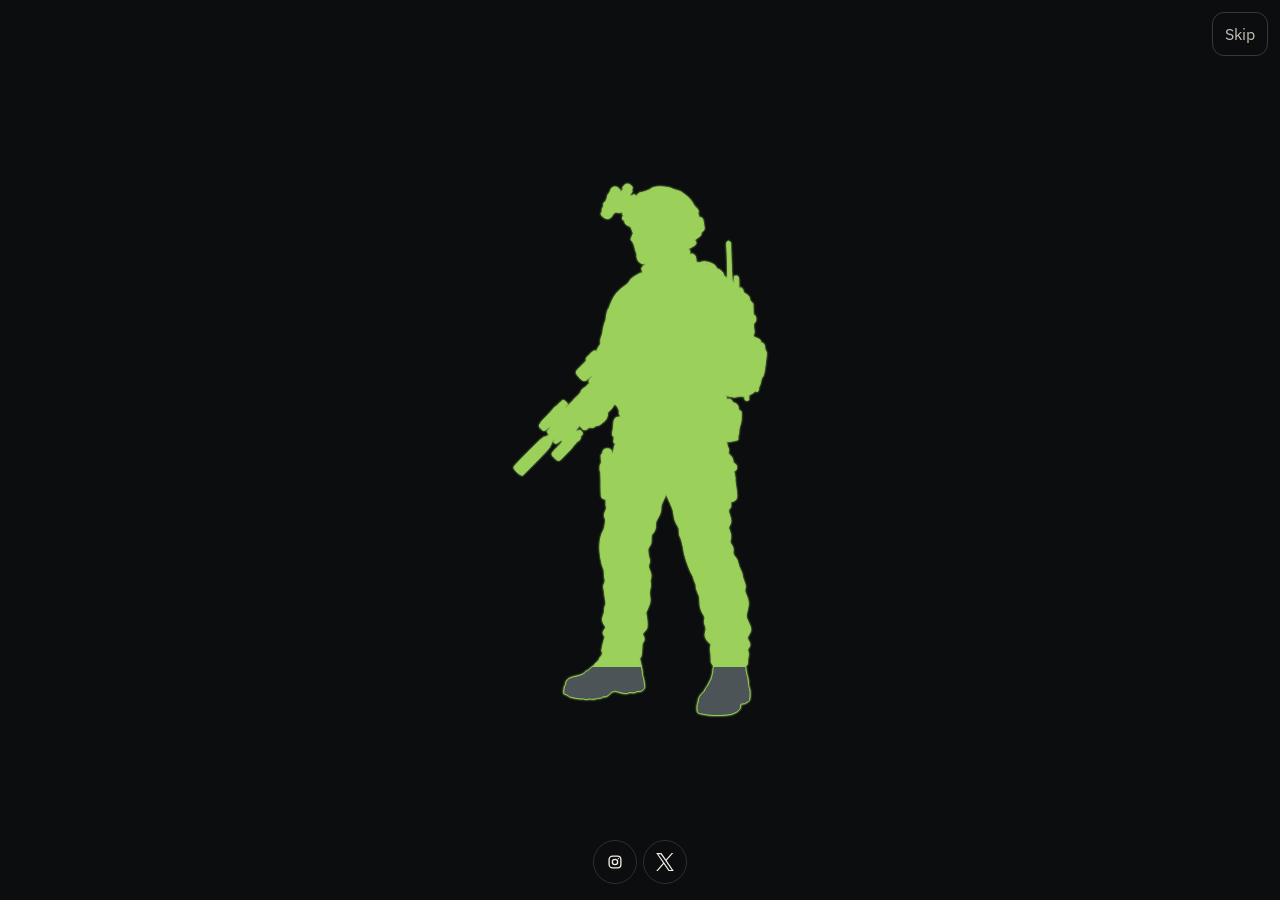
==== commit 6cbcd4ed: "Publish KitCheck Tactical build-20261128-3c8888b (header fix, maker photos and weights)" ====
--- a/index.html
+++ b/index.html
@@ -25,10 +25,10 @@
     <link rel="manifest" href="./manifest.webmanifest" />
     <link rel="icon" href="./icons/icon-192.png" type="image/png" />
     <title>KitCheck Tactical</title>
-    <script type="module" crossorigin src="./assets/index-6hVN4r1S.js"></script>
+    <script type="module" crossorigin src="./assets/index-Bgu9CoSs.js"></script>
     <link rel="modulepreload" crossorigin href="./assets/rolldown-runtime-4tVxZq34.js">
-    <link rel="modulepreload" crossorigin href="./assets/catalog-C-ZJFTHp.js">
-    <link rel="stylesheet" crossorigin href="./assets/index-DMIisXOm.css">
+    <link rel="modulepreload" crossorigin href="./assets/catalog-Cwly4fQ_.js">
+    <link rel="stylesheet" crossorigin href="./assets/index-D5KFmSs7.css">
       <link rel="canonical" href="https://kitchecktactical.com/" />
     <meta property="og:type" content="website" />
     <meta property="og:title" content="KitCheck Tactical" />
--- a/assets/index-D5KFmSs7.css
+++ b/assets/index-D5KFmSs7.css
@@ -0,0 +1 @@
+@font-face{font-family:IBM Plex Sans;font-style:normal;font-display:swap;font-weight:400;src:url(./ibm-plex-sans-cyrillic-ext-400-normal-g30qAdWV.woff2)format("woff2"),url(./ibm-plex-sans-cyrillic-ext-400-normal-Dsrv2Tcn.woff)format("woff");unicode-range:U+460-52F,U+1C80-1C8A,U+20B4,U+2DE0-2DFF,U+A640-A69F,U+FE2E-FE2F}@font-face{font-family:IBM Plex Sans;font-style:normal;font-display:swap;font-weight:400;src:url(./ibm-plex-sans-cyrillic-400-normal-DZqxrq2p.woff2)format("woff2"),url(./ibm-plex-sans-cyrillic-400-normal-BTotfTJu.woff)format("woff");unicode-range:U+301,U+400-45F,U+490-491,U+4B0-4B1,U+2116}@font-face{font-family:IBM Plex Sans;font-style:normal;font-display:swap;font-weight:400;src:url(./ibm-plex-sans-greek-400-normal-_efipK4i.woff2)format("woff2"),url(./ibm-plex-sans-greek-400-normal-D9ESIMu3.woff)format("woff");unicode-range:U+370-377,U+37A-37F,U+384-38A,U+38C,U+38E-3A1,U+3A3-3FF}@font-face{font-family:IBM Plex Sans;font-style:normal;font-display:swap;font-weight:400;src:url(./ibm-plex-sans-vietnamese-400-normal-DG4YqDda.woff2)format("woff2"),url(./ibm-plex-sans-vietnamese-400-normal-fK1oJ5dG.woff)format("woff");unicode-range:U+102-103,U+110-111,U+128-129,U+168-169,U+1A0-1A1,U+1AF-1B0,U+300-301,U+303-304,U+308-309,U+323,U+329,U+1EA0-1EF9,U+20AB}@font-face{font-family:IBM Plex Sans;font-style:normal;font-display:swap;font-weight:400;src:url(./ibm-plex-sans-latin-ext-400-normal-C5H60-Va.woff2)format("woff2"),url(./ibm-plex-sans-latin-ext-400-normal-RBey6euL.woff)format("woff");unicode-range:U+100-2BA,U+2BD-2C5,U+2C7-2CC,U+2CE-2D7,U+2DD-2FF,U+304,U+308,U+329,U+1D00-1DBF,U+1E00-1E9F,U+1EF2-1EFF,U+2020,U+20A0-20AB,U+20AD-20C0,U+2113,U+2C60-2C7F,U+A720-A7FF}@font-face{font-family:IBM Plex Sans;font-style:normal;font-display:swap;font-weight:400;src:url(./ibm-plex-sans-latin-400-normal-CDDApCn2.woff2)format("woff2"),url(./ibm-plex-sans-latin-400-normal-CYLoc0-x.woff)format("woff");unicode-range:U+??,U+131,U+152-153,U+2BB-2BC,U+2C6,U+2DA,U+2DC,U+304,U+308,U+329,U+2000-206F,U+20AC,U+2122,U+2191,U+2193,U+2212,U+2215,U+FEFF,U+FFFD}@font-face{font-family:IBM Plex Sans;font-style:normal;font-display:swap;font-weight:600;src:url(./ibm-plex-sans-cyrillic-ext-600-normal-DUMzJB7m.woff2)format("woff2"),url(./ibm-plex-sans-cyrillic-ext-600-normal-Bz0x94Yp.woff)format("woff");unicode-range:U+460-52F,U+1C80-1C8A,U+20B4,U+2DE0-2DFF,U+A640-A69F,U+FE2E-FE2F}@font-face{font-family:IBM Plex Sans;font-style:normal;font-display:swap;font-weight:600;src:url(./ibm-plex-sans-cyrillic-600-normal-71GNu3SW.woff2)format("woff2"),url(./ibm-plex-sans-cyrillic-600-normal-BGq0mW3O.woff)format("woff");unicode-range:U+301,U+400-45F,U+490-491,U+4B0-4B1,U+2116}@font-face{font-family:IBM Plex Sans;font-style:normal;font-display:swap;font-weight:600;src:url(./ibm-plex-sans-greek-600-normal-DzTrcv_p.woff2)format("woff2"),url(./ibm-plex-sans-greek-600-normal-D-CqTdkO.woff)format("woff");unicode-range:U+370-377,U+37A-37F,U+384-38A,U+38C,U+38E-3A1,U+3A3-3FF}@font-face{font-family:IBM Plex Sans;font-style:normal;font-display:swap;font-weight:600;src:url(./ibm-plex-sans-vietnamese-600-normal-DpPYBSTl.woff2)format("woff2"),url(./ibm-plex-sans-vietnamese-600-normal-DgdngZtN.woff)format("woff");unicode-range:U+102-103,U+110-111,U+128-129,U+168-169,U+1A0-1A1,U+1AF-1B0,U+300-301,U+303-304,U+308-309,U+323,U+329,U+1EA0-1EF9,U+20AB}@font-face{font-family:IBM Plex Sans;font-style:normal;font-display:swap;font-weight:600;src:url(./ibm-plex-sans-latin-ext-600-normal-DOrvGEcy.woff2)format("woff2"),url(./ibm-plex-sans-latin-ext-600-normal-DIrixKbi.woff)format("woff");unicode-range:U+100-2BA,U+2BD-2C5,U+2C7-2CC,U+2CE-2D7,U+2DD-2FF,U+304,U+308,U+329,U+1D00-1DBF,U+1E00-1E9F,U+1EF2-1EFF,U+2020,U+20A0-20AB,U+20AD-20C0,U+2113,U+2C60-2C7F,U+A720-A7FF}@font-face{font-family:IBM Plex Sans;font-style:normal;font-display:swap;font-weight:600;src:url(./ibm-plex-sans-latin-600-normal-CuJfVYMP.woff2)format("woff2"),url(./ibm-plex-sans-latin-600-normal-Cu4Hd6ag.woff)format("woff");unicode-range:U+??,U+131,U+152-153,U+2BB-2BC,U+2C6,U+2DA,U+2DC,U+304,U+308,U+329,U+2000-206F,U+20AC,U+2122,U+2191,U+2193,U+2212,U+2215,U+FEFF,U+FFFD}@font-face{font-family:Barlow Condensed;font-style:normal;font-display:swap;font-weight:500;src:url(./barlow-condensed-vietnamese-500-normal-DjeaNLFD.woff2)format("woff2"),url(./barlow-condensed-vietnamese-500-normal-CsrJDWc5.woff)format("woff");unicode-range:U+102-103,U+110-111,U+128-129,U+168-169,U+1A0-1A1,U+1AF-1B0,U+300-301,U+303-304,U+308-309,U+323,U+329,U+1EA0-1EF9,U+20AB}@font-face{font-family:Barlow Condensed;font-style:normal;font-display:swap;font-weight:500;src:url(./barlow-condensed-latin-ext-500-normal-yA5ONLQ9.woff2)format("woff2"),url(./barlow-condensed-latin-ext-500-normal-B1RE8WP7.woff)format("woff");unicode-range:U+100-2BA,U+2BD-2C5,U+2C7-2CC,U+2CE-2D7,U+2DD-2FF,U+304,U+308,U+329,U+1D00-1DBF,U+1E00-1E9F,U+1EF2-1EFF,U+2020,U+20A0-20AB,U+20AD-20C0,U+2113,U+2C60-2C7F,U+A720-A7FF}@font-face{font-family:Barlow Condensed;font-style:normal;font-display:swap;font-weight:500;src:url(./barlow-condensed-latin-500-normal-BgYH2mbd.woff2)format("woff2"),url(./barlow-condensed-latin-500-normal-HIEiP5Ov.woff)format("woff");unicode-range:U+??,U+131,U+152-153,U+2BB-2BC,U+2C6,U+2DA,U+2DC,U+304,U+308,U+329,U+2000-206F,U+20AC,U+2122,U+2191,U+2193,U+2212,U+2215,U+FEFF,U+FFFD}@font-face{font-family:Barlow Condensed;font-style:normal;font-display:swap;font-weight:600;src:url(./barlow-condensed-vietnamese-600-normal-A5AYRdjN.woff2)format("woff2"),url(./barlow-condensed-vietnamese-600-normal-CNlPk46_.woff)format("woff");unicode-range:U+102-103,U+110-111,U+128-129,U+168-169,U+1A0-1A1,U+1AF-1B0,U+300-301,U+303-304,U+308-309,U+323,U+329,U+1EA0-1EF9,U+20AB}@font-face{font-family:Barlow Condensed;font-style:normal;font-display:swap;font-weight:600;src:url(./barlow-condensed-latin-ext-600-normal-18ESti3H.woff2)format("woff2"),url(./barlow-condensed-latin-ext-600-normal-Clv9cIcR.woff)format("woff");unicode-range:U+100-2BA,U+2BD-2C5,U+2C7-2CC,U+2CE-2D7,U+2DD-2FF,U+304,U+308,U+329,U+1D00-1DBF,U+1E00-1E9F,U+1EF2-1EFF,U+2020,U+20A0-20AB,U+20AD-20C0,U+2113,U+2C60-2C7F,U+A720-A7FF}@font-face{font-family:Barlow Condensed;font-style:normal;font-display:swap;font-weight:600;src:url(./barlow-condensed-latin-600-normal-DepVgxBB.woff2)format("woff2"),url(./barlow-condensed-latin-600-normal-BFJEwTuo.woff)format("woff");unicode-range:U+??,U+131,U+152-153,U+2BB-2BC,U+2C6,U+2DA,U+2DC,U+304,U+308,U+329,U+2000-206F,U+20AC,U+2122,U+2191,U+2193,U+2212,U+2215,U+FEFF,U+FFFD}@font-face{font-family:Barlow Condensed;font-style:normal;font-display:swap;font-weight:700;src:url(./barlow-condensed-vietnamese-700-normal-DYeBwlKR.woff2)format("woff2"),url(./barlow-condensed-vietnamese-700-normal-DhIzd8Tb.woff)format("woff");unicode-range:U+102-103,U+110-111,U+128-129,U+168-169,U+1A0-1A1,U+1AF-1B0,U+300-301,U+303-304,U+308-309,U+323,U+329,U+1EA0-1EF9,U+20AB}@font-face{font-family:Barlow Condensed;font-style:normal;font-display:swap;font-weight:700;src:url(./barlow-condensed-latin-ext-700-normal-CwuXbfVR.woff2)format("woff2"),url(./barlow-condensed-latin-ext-700-normal-BIHFfxf0.woff)format("woff");unicode-range:U+100-2BA,U+2BD-2C5,U+2C7-2CC,U+2CE-2D7,U+2DD-2FF,U+304,U+308,U+329,U+1D00-1DBF,U+1E00-1E9F,U+1EF2-1EFF,U+2020,U+20A0-20AB,U+20AD-20C0,U+2113,U+2C60-2C7F,U+A720-A7FF}@font-face{font-family:Barlow Condensed;font-style:normal;font-display:swap;font-weight:700;src:url(./barlow-condensed-latin-700-normal-v1xN8_Wq.woff2)format("woff2"),url(./barlow-condensed-latin-700-normal-Dmwat-ge.woff)format("woff");unicode-range:U+??,U+131,U+152-153,U+2BB-2BC,U+2C6,U+2DA,U+2DC,U+304,U+308,U+329,U+2000-206F,U+20AC,U+2122,U+2191,U+2193,U+2212,U+2215,U+FEFF,U+FFFD}:root,:root[data-theme=dark]{--lightningcss-light: ;--lightningcss-dark:initial;color-scheme:dark;--bg:#171a1c;--panel:#23282b;--line:#343a3e;--text:#f3f0e8;--muted:#c4bfb6;--orange:#ff5a1f;--coyote:#c4a27a;--coyote-fill:#3a3026;--fit:#3cb85a;--fit-fill:#1c3324;--maybe:#e3a008;--no:#ff6b5e;--figure:#a8afa9;--figure-deep:#6e7772;--figure-edge:#e4e7e3;--sil:#3a4146;--sil-rim:#c5cdc8;--zone-line:#e4e8e4;--photo:#2c3134;--shadow:none;--accent:var(--orange);font-family:IBM Plex Sans,sans-serif}:root[data-theme=light]{--lightningcss-light:initial;--lightningcss-dark: ;color-scheme:light;--bg:#f4f2ee;--panel:#fff;--line:#e4e1db;--text:#1f2420;--muted:#6b6e6a;--orange:#ff5a1f;--coyote:#8d6b44;--coyote-fill:#f6efe6;--fit:#146c2e;--fit-fill:#e7f6eb;--maybe:#e3a008;--no:#d6453a;--figure:#5e6661;--figure-deep:#3c4440;--figure-edge:#242824;--sil:#1b2024;--sil-rim:#1b2024;--zone-line:#e7ebe6;--photo:#e7e4de;--shadow:0 1px 2px #1f24200f, 0 8px 24px #1f24200f;--accent:var(--orange)}@media (prefers-color-scheme:light){:root[data-theme=system]{--lightningcss-light:initial;--lightningcss-dark: ;color-scheme:light;--bg:#f4f2ee;--panel:#fff;--line:#e4e1db;--text:#1f2420;--muted:#6b6e6a;--orange:#ff5a1f;--coyote:#8d6b44;--coyote-fill:#f6efe6;--fit:#146c2e;--fit-fill:#e7f6eb;--maybe:#e3a008;--no:#d6453a;--figure:#5e6661;--figure-deep:#3c4440;--figure-edge:#242824;--sil:#1b2024;--sil-rim:#1b2024;--zone-line:#e7ebe6;--photo:#e7e4de;--shadow:0 1px 2px #1f24200f, 0 8px 24px #1f24200f;--accent:var(--orange)}}*{box-sizing:border-box}html{scroll-padding-bottom:16px}body{background:var(--bg);color:var(--text);margin:0}.shell{flex-direction:column;width:100%;max-width:960px;min-height:100dvh;margin:0 auto;padding:12px 12px 0;display:flex;overflow-x:clip}.top{flex-wrap:wrap;justify-content:space-between;align-items:flex-start;gap:8px 12px;margin-bottom:12px;display:flex}.top h1{letter-spacing:0;margin:0;font-size:1.25rem;font-weight:600}.top h1.wordmark{min-width:0;max-width:100%;color:var(--text);letter-spacing:.06em;white-space:nowrap;align-items:center;gap:.08em;margin:0;font-family:Barlow Condensed,Arial Narrow,Impact,sans-serif;font-size:clamp(1.15rem,4.8vw,1.85rem);font-weight:700;line-height:1;display:flex}.wordmark-stamp{width:.95em;height:.95em;color:var(--fit);flex:none}.wordmark-words{white-space:nowrap}.wordmark-cut{background:0 0;-webkit-mask-image:linear-gradient(#000 0 46%,#0000 46% 54%,#000 54% 100%);mask-image:linear-gradient(#000 0 46%,#0000 46% 54%,#000 54% 100%)}.wordmark-accent{color:var(--fit)}.top-actions button{min-width:44px;min-height:44px}.form,.fields,.data-actions{flex-direction:column;gap:12px;min-width:0;max-width:100%;display:flex}.form{max-width:32rem}.lede,.hint{color:var(--muted);margin:0;font-size:.9rem}.fields label,.import-block label{flex-direction:column;gap:4px;font-size:.9rem;display:flex}.fields fieldset label{flex-direction:row;align-items:center;gap:8px}.fields>label:has(input[type=checkbox]){flex-direction:row;align-items:center;gap:8px}fieldset{border:1px solid var(--line);flex-direction:column;gap:8px;margin:0;display:flex}input,select,button{font:inherit;color:inherit}input[type=text],input:not([type]),select{background:var(--panel);border:1px solid var(--line);border-radius:12px;width:100%;max-width:100%;padding:8px;display:block}button{background:var(--panel);border:1px solid var(--line);box-shadow:var(--shadow);cursor:pointer;border-radius:12px;padding:10px 12px}button[type=submit]{background:var(--orange);border-color:var(--orange);color:#1f2420;font-weight:600}.gun-links{flex-direction:column;gap:8px;display:flex}a{color:var(--text);-webkit-text-decoration-color:var(--orange);text-decoration-color:var(--orange);text-underline-offset:3px}.gun-links a{color:var(--text)}main{flex:1}.grid{flex-direction:column;gap:8px;display:flex}.slot-row{gap:8px;display:grid}.cols-2{grid-template-columns:1.7fr 1fr}.cols-3,.cols-4{grid-template-columns:repeat(var(--cols,3), minmax(0, 1fr))}.cols-3{--cols:3}.cols-4{--cols:2}.slot{background:var(--panel);border:1px solid var(--line);min-height:76px;box-shadow:var(--shadow);border-radius:12px;align-items:flex-start;padding:6px 18px 8px 6px;display:flex;position:relative}.slot-label,.totals-label,.tag,.chip{letter-spacing:.04em;text-transform:uppercase;font-family:Barlow Condensed,sans-serif;font-weight:600}.slot-label{min-width:0;color:var(--muted);align-items:center;gap:4px;font-size:.72rem;line-height:1.1;display:flex}.slot-mark{flex:none;width:24px;height:24px;display:inline-grid;position:relative}.slot-icon{color:#9aa3ad;width:24px;height:24px}.slot-icon path{fill:currentColor;stroke:none}.slot-mark-filled .slot-icon,.slot-mark-selected .slot-icon,.slot[data-filled="1"] .slot-icon{color:var(--orange);filter:drop-shadow(0 0 4px color-mix(in srgb, var(--orange) 75%, transparent))}.slot-check{background:var(--orange);width:10px;height:10px;box-shadow:0 0 4px color-mix(in srgb, var(--orange) 80%, transparent);border-radius:50%;position:absolute;bottom:-3px;right:-3px}.slot-check:after{content:"";border:1.5px solid #171a1c;border-width:0 1.5px 1.5px 0;width:2px;height:5px;position:absolute;top:1px;left:3px;transform:rotate(45deg)}.chevron{border-right:2px solid var(--muted);border-bottom:2px solid var(--muted);width:7px;height:7px;position:absolute;bottom:8px;right:8px;transform:rotate(-45deg)}.stash-toggle{align-self:flex-start;min-height:44px}.stash-head{justify-content:space-between;align-items:center;gap:8px;display:flex}.stash-close{min-height:44px}.totals{padding:12px 4px calc(16px + env(safe-area-inset-bottom,0px));border-top:1px solid var(--line);background:var(--bg);grid-template-columns:repeat(3,minmax(0,1fr));gap:8px;margin:12px 0 0;display:grid;position:static}.totals p{flex-direction:column;align-items:center;gap:4px;margin:0;display:flex}.totals-label{letter-spacing:.08em;text-transform:uppercase;color:var(--muted);font-size:.68rem}.totals-note{overflow-wrap:anywhere;text-align:center;max-width:100%;color:var(--muted);font-size:.62rem;line-height:1.15;display:block}.totals-value{font-size:1rem}.top-actions{flex-wrap:wrap;gap:6px;margin-left:auto;display:flex}.top-actions button{min-width:44px;min-height:44px;padding:6px 8px}@media (width<=480px){.top h1.wordmark{flex:1 0 100%;font-size:1.35rem}}.loadout-name{margin:0 0 8px}.builder{flex-direction:column;gap:8px;min-width:0;padding-bottom:8px;display:flex}.board{flex-direction:column;gap:8px;min-width:0;display:flex;position:relative}.ring{grid-template-columns:minmax(72px,22%) minmax(0,1fr) minmax(72px,22%);align-items:stretch;gap:4px;min-width:0;display:grid;position:relative}.col{flex-direction:column;gap:4px;min-width:0;display:flex}.figure{color:var(--sil);min-width:0;min-height:0;position:relative;overflow:visible}.figure-bg{z-index:0;pointer-events:none;border-radius:12px;width:100%;height:100%;position:absolute;inset:0}.mannequin{z-index:1;width:auto;max-width:92%;height:96%;position:absolute;top:2%;left:50%;transform:translate(-50%)}@media (width>=769px){.ring{align-items:start}.figure{align-self:start;height:calc(100svh - 11rem);max-height:calc(100svh - 11rem)}.figure svg.mannequin{width:auto;max-width:100%;height:100%;max-height:100%;position:relative;top:auto;left:auto;transform:none}}.bg-choices{border:0;flex-wrap:wrap;gap:8px;margin:0 0 16px;padding:0;display:flex}.bg-choices legend{width:100%;margin-bottom:8px}.bg-choices label{border:1px solid var(--line);background:var(--panel);border-radius:10px;align-items:center;gap:6px;min-height:44px;padding:8px 12px;display:inline-flex}.leaders{pointer-events:none;width:100%;height:100%;position:absolute;inset:0;overflow:visible}.leader{fill:none;stroke:var(--muted);stroke-width:1.25px;stroke-linejoin:round;stroke-linecap:round;opacity:.55}.leader.on{stroke:var(--orange);opacity:.95}.kit-man{fill:var(--sil)}.kit-man,:root[data-theme=dark] .kit-man,:root:not([data-theme]) .kit-man{filter:drop-shadow(0 0 2px #9bd15a)}.kit-man path{stroke:#9bd15a;stroke-width:1px;stroke-linejoin:round;vector-effect:non-scaling-stroke}@media (prefers-color-scheme:dark){:root[data-theme=system] .kit-man{filter:drop-shadow(0 0 2px #9bd15a)}}@media (prefers-reduced-motion:reduce){.kit-man,.splash-outline,.splash-fill{animation:none}}.zone-mark{pointer-events:none}.body-zone .zone-shape{fill:#0000;stroke:none;cursor:pointer}.body-zone:hover .zone-shape,.body-zone:focus-visible .zone-shape,.body-zone[data-hot="1"] .zone-shape{fill:color-mix(in srgb, var(--orange) 58%, transparent)}.body-zone:focus-visible .zone-shape{stroke:var(--orange);stroke-width:4px}.zone-count{fill:#f3f0e8;text-anchor:middle;stroke:#0b0d0e;stroke-width:5px;paint-order:stroke fill;font-size:42px;font-weight:700}.kit-bag,.zone-row{min-width:44px;min-height:44px}.kit-bag{width:100%;margin-top:8px}.zone-rows{flex-direction:column;gap:8px;display:flex}.zone-row{text-align:left;width:100%}.zone-row.nested{padding-left:1.75rem}.zone-gun{pointer-events:none;max-height:180px;overflow:hidden}.bp-hot{stroke:#e87a2e}.zone-hit{fill:#0000;stroke:none;cursor:pointer}.zone-paint{filter:drop-shadow(0 0 8px var(--orange));pointer-events:none}.zone-fill{stroke:none}.zone-fill.lit{fill:color-mix(in srgb, var(--orange) 55%, transparent)}.zone-fill.hot{fill:color-mix(in srgb, var(--orange) 82%, transparent)}.zone-anchor{fill:#0000;stroke:none;pointer-events:none}.zone-badge{fill:var(--zone-line);stroke:none;pointer-events:none}.zone-badge path{fill:none;stroke:var(--bg);stroke-linecap:round}.zone[data-filled="1"] .zone-badge{display:none}.kit-detail{z-index:40;background:var(--panel);width:min(360px,100% - 24px);max-height:min(70dvh,640px);color:var(--text);border:1px solid var(--line);box-shadow:var(--shadow);border-radius:12px;flex-direction:column;gap:12px;padding:16px;display:flex;position:fixed;top:18%;left:50%;overflow:auto;transform:translate(-50%)}.kit-detail h2{margin:0;font-size:1.05rem}.kit-detail .product-photo,.kit-detail .slot-mark{width:120px;height:120px}.kit-detail .slot-icon{width:100%;height:100%}.remove-slot,.confirm-remove button,.undo-toast button{min-width:44px;min-height:44px}.remove-slot{flex-direction:column;justify-content:center;align-items:center;gap:2px;max-width:100%;padding:2px 6px;font-size:.72rem;line-height:1;display:inline-flex}.remove-icon{flex:none;width:16px;height:16px}.confirm-remove,.undo-toast{z-index:40;background:var(--panel);color:var(--text);border:1px solid var(--line);box-shadow:var(--shadow);border-radius:12px;position:fixed}.confirm-remove{flex-direction:column;gap:12px;width:min(360px,100% - 24px);padding:16px;display:flex;top:30%;left:50%;transform:translate(-50%)}.confirm-remove div{gap:8px;display:flex}.undo-toast{left:50%;bottom:calc(6.5rem + env(safe-area-inset-bottom,0px));align-items:center;gap:12px;max-width:calc(100% - 24px);padding:8px 12px;display:flex;transform:translate(-50%)}.strip{gap:6px;min-width:0;padding-bottom:2px;display:flex;overflow-x:auto}.board .slot{width:auto;min-width:72px;min-height:72px;padding:4px;scroll-margin-bottom:16px}.strip .slot{flex:0 0 72px}.cases{margin:8px 12px 0}.cases h2{margin:0 0 8px;font-size:1rem}.cases .strip .slot,.cases .case-pack{flex:140px;min-width:140px;min-height:72px}.case-pack{border:1px solid var(--line);color:var(--text);text-align:left;background:0 0;border-radius:8px;flex-direction:column;justify-content:center;gap:4px;padding:8px;display:flex}.primary-groups{grid-template-columns:1fr;gap:8px;display:grid}@media (width>=800px){.primary-groups{grid-template-columns:1fr 1fr}}.board .slot-hit{gap:2px;width:100%;min-width:44px;min-height:44px;padding:2px 4px}.sr-only{clip:rect(0, 0, 0, 0);white-space:nowrap;border:0;width:1px;height:1px;margin:-1px;padding:0;position:absolute;overflow:hidden}.board .slot-label{white-space:normal;overflow-wrap:anywhere;letter-spacing:.02em;width:100%;max-width:100%;line-height:1.05;display:block;overflow:hidden}.board .slot-item{-webkit-line-clamp:2;white-space:normal;overflow-wrap:anywhere;-webkit-box-orient:vertical;width:100%;max-width:100%;max-height:2.3em;line-height:1.15;display:-webkit-box;overflow:hidden}.photo-tile{aspect-ratio:1;background:var(--photo);border-radius:8px;place-items:center;width:100%;max-height:72px;display:grid;overflow:hidden}.board .photo-tile{width:min(100%,112px);max-height:112px;margin-inline:auto;position:relative}.board .photo-tile .illustration{position:static}.board .photo-tile .illustration-label{z-index:1;pointer-events:none;position:absolute;bottom:0;left:0;right:0}.photo-tile .product-photo,.pick-thumb .product-photo,.summary-thumb .product-photo,.item-photo .product-photo{object-fit:contain;background:var(--photo);width:100%;height:100%}.photo-fallback>.product-photo{background:0 0}.photo-fallback>.product-photo:not(.is-ready){opacity:0}.photo-fallback>.product-photo.is-ready{z-index:1;position:relative}.pick-thumb .product-photo,.summary-thumb .product-photo{width:48px;height:48px}.item-photo{aspect-ratio:1;object-fit:contain;background:var(--photo);border-radius:12px;width:min(100%,320px);height:auto;display:block}.summary-slots{flex-direction:column;gap:8px;margin:0;padding:0;list-style:none;display:flex}.summary-slots li{grid-template-columns:40px minmax(0,1fr);align-items:center;gap:8px;min-width:0;display:grid}.summary-slots li span:last-child{-webkit-line-clamp:2;-webkit-box-orient:vertical;min-width:0;display:-webkit-box;overflow:hidden}.pick-thumb .slot-mark,.summary-slots .slot-mark,.cart-store .slot-mark,.compare-icons .slot-mark,.compare-missing .slot-mark,.kit-check .slot-mark{width:40px;height:40px}.board .slot-mark{width:clamp(72px,88%,96px);height:clamp(72px,88%,96px)}.slot-art{object-fit:contain;border-radius:10px;width:100%;height:100%;display:block}.slot-mark-empty .slot-art,.slot[data-filled="0"] .slot-art{opacity:.45;filter:saturate(.35)}.slot-mark-filled .slot-art,.slot-mark-selected .slot-art,.slot[data-filled="1"] .slot-art{opacity:1;filter:saturate(1) drop-shadow(0 0 6px color-mix(in srgb, var(--orange) 70%, transparent))}.board .slot-icon{width:100%;height:100%}.board .slot-check{width:16px;height:16px;bottom:-2px;right:-2px}.board .slot-check:after{border-width:0 2px 2px 0;width:3px;height:7px;top:2px;left:5px}.board .badge{position:absolute;top:2px;right:2px}.slot-item{-webkit-line-clamp:2;white-space:normal;overflow-wrap:anywhere;-webkit-box-orient:vertical;max-height:2.3em;line-height:1.15;display:-webkit-box;overflow:hidden}.pick-row{grid-template-columns:48px minmax(0,1fr);grid-template-areas:"thumb copy""actions actions";align-items:start;gap:4px 8px;height:220px;display:grid;overflow:hidden}.pick-thumb{background:var(--photo);border-radius:8px;grid-area:thumb;place-items:center;width:48px;height:48px;display:grid;overflow:hidden}.kit-check li label,.compare-missing li{align-items:center;gap:8px;display:flex}.kit-check li label{flex-wrap:wrap}.kit-check .fit-warn{flex-basis:100%}.due-soon li{flex-wrap:wrap;align-items:center;gap:8px;display:flex}.tour-dim{z-index:70;pointer-events:auto;position:fixed;inset:0}.tour-card{z-index:71;background:var(--panel);width:min(360px,100vw - 24px);max-height:calc(100dvh - 24px);color:var(--text);border:1px solid var(--line);box-shadow:var(--shadow);border-radius:12px;flex-direction:column;gap:12px;padding:16px;display:flex;position:fixed;overflow:auto}.tour-line,.tour-actions button,.tour-forget,.tour-settings button{min-width:44px;min-height:44px}.tour-line{text-align:left;width:100%;font-size:1.05rem;line-height:1.35;display:block}.tour-caret{vertical-align:text-bottom;background:currentColor;width:2px;height:1em;margin-left:2px;animation:1s step-end infinite tour-blink;display:inline-block}.tour-actions,.tour-settings{flex-wrap:wrap;align-items:center;gap:8px;display:flex}.tour-actions{background:var(--panel);padding-top:4px;position:sticky;bottom:0}.tour-forget{align-items:center;gap:8px;display:flex}@keyframes tour-blink{0%,45%{opacity:1}50%,to{opacity:0}}@media (prefers-reduced-motion:reduce){.tour-caret{animation:none;display:none}}.compare-icons,.compare-missing{flex-wrap:wrap;gap:6px;margin:6px 0;padding:0;list-style:none;display:flex}.photo-fallback{place-items:center;width:100%;height:100%;display:grid;position:relative}.photo-fallback>.slot-mark,.photo-fallback>.product-photo{grid-area:1/1}.photo-fallback .slot-check{z-index:2;bottom:4px;right:4px}.pick-main{grid-area:copy;min-width:0}.pick-actions{flex-wrap:wrap;grid-area:actions;gap:4px;min-width:0;display:flex}.pick-name{-webkit-line-clamp:2;white-space:normal;overflow-wrap:anywhere;-webkit-box-orient:vertical;max-height:2.3em;line-height:1.15;display:-webkit-box;overflow:hidden}.pick-meta{-webkit-line-clamp:3;white-space:normal;overflow-wrap:anywhere;color:var(--muted);-webkit-box-orient:vertical;font-size:.72rem;line-height:1.25;display:-webkit-box;overflow:hidden}.figure{color:var(--figure)}.figure svg.mannequin{width:auto;max-width:92%;height:96%}.board .slot{overflow:hidden}.board .edit-build{text-overflow:ellipsis;white-space:nowrap;width:100%;min-height:44px;overflow:hidden}.stash{display:none}.stash.open{z-index:20;background:var(--panel);border-top:1px solid var(--line);flex-direction:column;gap:8px;max-height:55dvh;padding:12px;display:flex;position:fixed;bottom:0;left:0;right:0;overflow:auto}.builder .slot-row{grid-template-columns:1fr 1fr}.builder .slot{flex-direction:column;min-height:52px}.slot-hit{text-align:left;background:0 0;border:0;flex-direction:column;align-items:flex-start;gap:2px;width:100%;padding:0;display:flex;position:static}.slot-item{font-size:.72rem;line-height:1.2}.subs{flex-wrap:wrap;gap:4px;display:flex}.subs button{padding:2px 4px;font-size:.62rem;line-height:1.1}.edit-build{margin-top:4px;padding:2px 4px;font-size:.62rem}.badge-fit,.badge-unsure,.badge-nofit{font-size:1.2rem;font-weight:700;line-height:1}.badge-fit{color:var(--fit)}.badge-unsure{color:var(--maybe)}.badge-nofit{color:var(--no)}.fit-warn{color:var(--maybe);margin:0;font-size:.75rem;line-height:1.3;display:block}.packing li,.packing label{flex-wrap:wrap;align-items:center;gap:8px;display:flex}.packing select,.packing button,.due-soon button,.date-btn,.kit-detail input,.kit-detail select,.kit-detail button{min-width:44px;min-height:44px}.due-badge{background:var(--maybe);color:#1f2420;border-radius:999px;margin-left:6px;padding:2px 6px;font-size:.75rem;display:inline-block}.slot[data-active="1"]{box-shadow:inset 0 0 0 2px #e87a2e}.sheet-grab{background:0 0;border:0;order:-1;place-items:center;width:44px;min-width:44px;height:44px;min-height:44px;margin:0 auto;padding:0;display:grid}.sheet-grab:before{content:"";background:var(--line);border-radius:999px;width:36px;height:4px}.picker label{flex-direction:column;align-items:stretch;gap:4px;display:flex}.picker.slot-sheet{transition:height .18s;overflow:hidden}.sheet-body{flex-direction:column;flex:auto;gap:8px;min-height:0;display:flex;overflow:hidden}.sheet-controls{flex-direction:column;flex:0 auto;gap:8px;min-height:0;max-height:46%;display:flex;overflow:auto}.picker.slot-sheet .vlist{flex:auto;height:auto;min-height:180px}@media (width<=768px){.picker.slot-sheet{height:50dvh;max-height:50dvh;top:auto}.picker.slot-sheet[data-snap=full]{height:90dvh;max-height:90dvh}}@media (width>=769px){.shell:has(.picker.slot-sheet){max-width:none;padding-right:40vw}.picker.slot-sheet{border-top:0;border-left:1px solid var(--line);width:40vw;height:100dvh;max-height:100dvh;inset:0 0 0 auto}}@media (prefers-reduced-motion:reduce){.picker.slot-sheet{transition:none}}.picker,.edit-build-panel,.loadouts{z-index:30;background:var(--bg);border-top:1px solid var(--line);flex-direction:column;gap:8px;max-height:72dvh;padding:12px;display:flex;position:fixed;bottom:0;left:0;right:0;overflow:auto}.picker-head,.loadouts li{justify-content:space-between;align-items:center;gap:8px;display:flex}.picker-head h2,.stash h2{margin:0;font-size:1rem}.picker select,.picker input,.picker button,.loadouts input,.fields input,.fields select{min-height:44px}.tier-row{flex-wrap:wrap;gap:8px;display:flex}.tier-row button{text-align:left;flex-direction:column;align-items:flex-start;min-width:44px;min-height:44px;display:flex}.vlist{height:320px;position:relative;overflow:auto}.pick-row{box-sizing:border-box;grid-template-columns:48px minmax(0,1fr);grid-template-areas:"thumb copy""actions actions";align-items:start;gap:4px 8px;height:220px;display:grid;position:absolute;left:0;right:0;overflow:hidden}.build-grid .slot{flex-direction:column;width:100%;min-height:72px}.build-grid{grid-template-columns:1fr 1fr;gap:8px;display:grid}.chips{flex-wrap:wrap;gap:8px;display:flex}.chip{box-shadow:none;background:0 0;border:0;border-bottom:2px solid #0000;border-radius:0;padding:6px 2px}.chip[aria-pressed=true]{border-bottom-color:var(--orange);color:var(--text)}.tag{border-radius:999px;align-items:center;padding:2px 8px;font-size:.75rem;display:inline-flex}.tag-owned{background:var(--fit-fill);color:var(--text);border:1px solid var(--fit)}.tag-issued{background:var(--coyote-fill);color:var(--text);border:1px solid var(--coyote)}.stash-grid{grid-template-columns:1fr 1fr;gap:8px;margin-top:12px;display:grid}.stash-card{background:var(--panel);border:1px solid var(--line);min-height:88px;box-shadow:var(--shadow);border-radius:12px;flex-direction:column;align-items:flex-start;gap:6px;padding:8px;display:flex}.suggest ul{flex-direction:column;gap:8px;margin:0;padding:0;list-style:none;display:flex}.suggest li{justify-content:space-between;align-items:center;gap:8px;min-width:0;display:flex}.suggest li span{overflow-wrap:anywhere;min-width:0}.pick-main{width:100%;min-width:0;max-height:100%;box-shadow:none;text-align:left;background:0 0;border:0;flex-direction:column;grid-area:copy;align-items:stretch;padding:0;display:flex;overflow:hidden}.own-btn{align-self:center;padding:4px 6px;font-size:.68rem}.manual-form{padding-bottom:16px}.manual-form .save-bar{background:var(--bg);border-top:1px solid var(--line);margin-top:12px;padding-top:12px}.manual-form .save-bar button{width:100%}.short-list{height:220px}.short-list .pick-row{-webkit-line-clamp:2;white-space:normal;overflow-wrap:anywhere;-webkit-box-orient:vertical;height:64px;padding:6px 8px;line-height:1.2;display:-webkit-box;overflow:hidden}.price-list{flex-direction:column;gap:8px;margin:12px 0 0;padding:0;list-style:none;display:flex}.price-list li,.buy-links{flex-wrap:wrap;align-items:center;gap:8px;display:flex}.summary section{margin-top:16px}.warn{border:1px solid var(--maybe);background:color-mix(in srgb, var(--maybe) 16%, var(--panel));color:var(--text);border-radius:12px;align-items:center;gap:8px;margin:0;padding:10px 12px;font-weight:600;display:flex}.warn .alert-icon{width:24px;height:24px;color:var(--maybe)}.loadout-name{flex-wrap:wrap;align-items:center;gap:16px;display:flex}.loadout-name span{min-width:0}.loadout-name button{margin-left:8px}.loadouts label,.loadouts li{flex-wrap:wrap;align-items:center;gap:8px;display:flex}.loadouts input,.loadouts button{min-width:44px;min-height:44px}.share-view{flex-direction:column;align-items:stretch;gap:8px;display:flex}.share-card{border:1px solid var(--line);width:min(100%,360px);height:auto;display:block}.stash ul,.loadouts ul{flex-direction:column;gap:8px;margin:0;padding:0;list-style:none;display:flex}@media (width>=1024px){.shell{max-width:1180px}.ring{grid-template-columns:minmax(0,1fr) minmax(0,40%) minmax(0,1fr);gap:12px}.remove-slot{flex-direction:row;gap:4px;font-size:.8rem}.slot-primary{min-height:120px}.strip{overflow:visible}.strip .slot{flex:1 1 0;min-width:0}.stash-toggle{display:none}.stash,.stash.open{z-index:auto;background:0 0;border-top:0;flex-direction:column;gap:8px;max-height:none;padding:0;display:flex;position:static;overflow:visible}.stash-close{display:none}.pick-row{grid-template-columns:48px minmax(0,1fr) minmax(0,180px);grid-template-areas:"thumb copy actions"}.stash-grid{grid-template-columns:repeat(3,minmax(0,1fr))}.builder .slot{min-height:72px}.picker,.edit-build-panel,.loadouts{border:1px solid var(--line);width:min(420px,36vw);max-height:none;inset:72px 16px 16px auto}.cols-4{--cols:4}.shell{padding:24px 24px 0}.top h1{font-size:1.6rem}.top h1.wordmark{flex:none;font-size:1.85rem}.loadout-name{gap:24px}.slot{min-height:72px;padding:8px 10px}.board .slot{min-height:72px;padding:4px 6px}.slot-label,.totals-label{font-size:.75rem}}.slot-actions{flex-wrap:wrap;gap:4px;width:100%;min-width:0;display:flex}.light-launch,.light-launch,.mod-launch,.slot-actions .edit-build{white-space:normal;min-width:44px;max-width:100%;min-height:44px;margin:0;line-height:1.1}.light-launch{flex-direction:column;align-items:flex-start;gap:2px;display:flex;overflow:hidden}.light-launch span,.light-note{text-overflow:ellipsis;white-space:nowrap;max-width:100%;overflow:hidden}.light-note{color:var(--maybe);font-size:.68rem}.mod-shell{max-width:1180px}.modding{flex-direction:column;gap:10px;min-width:0;padding-bottom:24px;display:flex}.modding>header.top{flex-wrap:nowrap;align-items:center}.modding>header.top>div{flex:auto;min-width:0}.modding>header.top .hint{text-overflow:ellipsis;white-space:nowrap;overflow:hidden}.modding .mod-toggle{flex-wrap:nowrap;flex:none}.mod-back,.mod-close,.mod-toggle button,.preset-row .chip,.mod-tabs button,.fit-chip,.ready-ring{min-width:44px;min-height:44px}.mod-toggle,.preset-row,.mod-filters,.mod-tabs{flex-wrap:wrap;gap:6px;min-width:0;display:flex}.mod-stats{z-index:5;background:var(--bg);grid-template-columns:repeat(2,minmax(0,1fr));gap:8px;padding-bottom:4px;display:grid;position:sticky;top:0}.mod-stat{flex-direction:column;gap:2px;min-width:0;margin:0;display:flex}.num,.mod-stat,.stat-delta,.pick-meta{font-variant-numeric:tabular-nums}.mod-stat .num,.ready-ring{overflow-wrap:anywhere}.spec,.why-pop dd{font-family:ui-monospace,IBM Plex Mono,monospace;font-size:.78rem}.stat-track{background:var(--line);border-radius:99px;height:4px;display:block;overflow:hidden}.stat-fill{background:var(--orange);height:100%;transition:width .2s;display:block}.stat-delta{color:var(--orange);font-size:.75rem}.ready-ring{border:2px solid var(--orange);color:var(--text);background:0 0;border-radius:999px;padding:6px 10px}.ready-ring.has-issue{border-color:var(--no)}.ready-missing{color:var(--muted);margin:0;padding-left:1.1rem}.mod-board{flex-direction:column;gap:8px;min-width:0;display:flex}.mod-figure{background:var(--panel);border:1px solid var(--line);border-radius:12px;min-height:200px;position:relative;overflow:hidden}.gun-viewport{touch-action:none;cursor:grab;height:100%;min-height:200px;overflow:hidden}.gun-stage{transform-origin:50%;position:relative}.gun-drawing{width:100%;height:auto;color:var(--text);display:block}.gun-grid{opacity:.35}.gun-ticks{opacity:.45}.part-on{fill:none;stroke:var(--orange);stroke-width:1.5px}.part-off{display:none}.gun-leaders{opacity:.8}.gun-dots{position:absolute;inset:0}.gun-dot{background:var(--orange);color:#171a1c;border-radius:50%;place-items:center;width:22px;height:22px;margin:-11px 0 0 -11px;font-size:.7rem;font-weight:600;display:none;position:absolute}.mod-tabs{display:flex}.mod-slots{gap:8px;min-width:0;padding-bottom:4px;display:flex;overflow-x:auto}.mod-slot{background:var(--panel);border:1px dashed var(--line);border-radius:12px;flex-direction:column;flex:0 0 148px;gap:4px;min-width:0;min-height:88px;padding:6px;display:flex;position:relative}.mod-slot.is-suggested{border-color:var(--orange)}.mod-slot .slot-hit{min-width:44px;min-height:44px}.mod-slot .slot-item,.mod-slot .slot-why,.mod-slot .slot-label{text-overflow:ellipsis;white-space:nowrap;max-width:100%;display:block;overflow:hidden}.mod-slot .photo-tile{aspect-ratio:1;width:72px;height:72px;max-height:none;box-shadow:none;background:#14181b;place-items:center;margin-inline:auto;position:relative;overflow:hidden}.mod-slot .photo-tile .slot-mark,.mod-slot .photo-tile .slot-icon,.mod-slot .photo-tile .slot-art,.mod-slot .mod-part{object-fit:contain;object-position:center;background:0 0;width:100%;max-width:100%;height:100%;max-height:100%;display:block}.mod-slot[data-filled="0"] .mod-part,.mod-slot[data-filled="0"] .slot-icon,.mod-slot[data-filled="0"] .slot-art{opacity:.42;filter:saturate(.3)}.mod-slot[data-filled="1"] .mod-part,.mod-slot[data-filled="1"] .slot-icon,.mod-slot[data-filled="1"] .slot-art{opacity:1;filter:drop-shadow(0 0 6px #9bd15abf)}.mod-slot .tag{position:absolute;bottom:2px;left:2px}.fit-chip{background:0 0;border-radius:999px;align-self:flex-start;padding:4px 8px}.chip-fit{color:var(--fit);border:1px solid var(--fit)}.chip-unsure{color:var(--maybe);border:1px solid var(--maybe)}.chip-nofit{color:var(--no);border:1px solid var(--no)}:root[data-theme=light] .chip-unsure{color:#7a4e00;border-color:#7a4e00}:root[data-theme=light] .chip-nofit{color:#9f2d2d;border-color:#9f2d2d}:root[data-theme=light] .stat-delta,:root[data-theme=light] .why-pop a{color:#b54316}.why-pop{z-index:6;background:var(--panel);border:1px solid var(--line);border-radius:12px;flex-direction:column;gap:8px;padding:12px;display:flex;position:relative}.why-pop dl{margin:0}.why-pop a{color:var(--orange)}.parts-tree,.parts-tree ul{min-width:0;margin:0;padding-left:1rem}.parts-tree button{text-align:left;max-width:100%;min-height:44px}.mod-picker .mod-pick{text-align:left;width:100%;min-height:84px;color:inherit;background:0 0;grid-template-columns:48px minmax(0,1fr) auto;align-items:center;gap:8px;display:grid;position:absolute;left:0;right:0}.mod-picker .mod-suggest{margin-bottom:6px;position:static}.mod-pick.is-nofit{opacity:.55}.pick-copy{flex-direction:column;min-width:0;display:flex}.skeleton{background:linear-gradient(90deg, var(--photo), var(--line), var(--photo));background-size:200% 100%}.mod-safety{padding-bottom:12px}.warn-card{border:1px solid var(--no);border-radius:8px;flex-direction:column;gap:8px;padding:8px;display:flex}:root[data-theme=light] .gun-drawing{color:#2a2e2c}:root[data-theme=light] .gun-line,:root[data-theme=light] .gun-leaders{opacity:.7}:root[data-theme=light] .gun-grid{opacity:.45}@media (width<=359px){.mod-slot .slot-item,.mod-slot .slot-why{display:none}}@media (width<=767px){.cases .strip{flex-wrap:wrap}.cases .strip .slot,.cases .case-pack{flex:calc(50% - 6px);min-width:0}.strip{overflow:visible}.strip .slot{flex:1 1 0;width:auto;min-width:0}.ring{align-items:start}.figure{aspect-ratio:531/1101;align-self:start;width:100%;height:auto;max-height:calc(100svh - 10.5rem)}.figure svg.mannequin{width:100%;max-width:none;height:100%;max-height:calc(100svh - 10.5rem);position:relative;top:auto;left:auto;transform:none}.board .slot{min-height:0;padding:2px 3px}.board .photo-tile{width:40px;height:40px}.board .slot-item{-webkit-line-clamp:1;max-height:1.2em}.gun-dot{display:grid}.gun-leaders,.bp-dim-text,.mod-slots[data-group=front] .mod-slot:not([data-group=front]),.mod-slots[data-group=top] .mod-slot:not([data-group=top]),.mod-slots[data-group=rear] .mod-slot:not([data-group=rear]),.mod-slots[data-group=lower] .mod-slot:not([data-group=lower]){display:none}.mod-slots{grid-template-columns:repeat(4,minmax(0,1fr));gap:6px;display:grid;overflow:visible}.mod-slot{flex:none;width:auto;min-width:0}.mod-slot .photo-tile{width:64px;height:64px}}@media (width>=768px){.mod-tabs{display:none}.gun-drawing{height:auto}.mod-figure{min-height:0}.mod-slots{grid-template-columns:repeat(3,minmax(0,1fr));display:grid;overflow:visible}.mod-slot{flex:initial}.mod-stats{grid-template-columns:repeat(3,minmax(0,1fr))}}@media (width>=1024px){.mod-board{grid-template-columns:200px minmax(0,1fr) 200px;align-items:center;column-gap:16px;display:grid}.mod-figure{grid-column:2;grid-row:1 / span var(--mod-span,8);align-self:center;min-height:0}.gun-drawing{height:100%;min-height:0}.mod-tabs{display:none}.mod-slots{display:contents}.mod-slot{grid-row:var(--mod-row);align-self:start}.mod-slot[data-side=left],.mod-slot[data-side=top]{grid-column:1}.mod-slot[data-side=right],.mod-slot[data-side=bottom]{grid-column:3}.mod-picker{border-top:0;border-left:1px solid var(--line);width:360px;max-height:none;inset:0 0 0 auto}}@media (prefers-reduced-motion:reduce){.stat-fill,.mod-slot.is-filling .photo-tile,.gun-dot,.gun-leaders{transition:none;animation:none}}@media (prefers-reduced-motion:no-preference){.mod-slot.is-filling .photo-tile{animation:.16s slot-fill}.gun-dot{animation:2s ease-out dot-pulse}}@keyframes slot-fill{0%{opacity:0;transform:scale(.92)}to{opacity:1;transform:scale(1)}}@keyframes dot-pulse{0%{box-shadow:0 0 0 0 var(--orange)}to{box-shadow:0 0 0 10px #0000}}.cart-drawer,.compare,.support-form,.assist{z-index:45;background:var(--panel);width:min(520px,100% - 16px);max-height:calc(100vh - 24px);color:var(--text);border:1px solid var(--line);border-radius:12px;padding:16px;position:fixed;top:8%;left:50%;overflow:auto;transform:translate(-50%)}.cart-count{margin-left:6px}.cart-store ul{margin:0;padding:0;list-style:none}.cart-store li{border-bottom:1px solid var(--line);grid-template-columns:40px minmax(0,1fr);align-items:center;gap:8px;padding:8px 0;display:grid}.cart-copy{grid-template-columns:minmax(0,1fr) auto;align-items:center;gap:8px;display:grid}.load-ok{color:var(--fit)}.load-watch{color:var(--maybe)}.load-high{color:var(--no)}.mission-row{gap:6px;display:flex;overflow-x:auto}.mission-row button,.add-cart,.buy-one,.own-toggle,.support-fab,.assist-fab,.qty button,.cart-store button{min-width:44px;min-height:44px}.support-inline,.support-form,.assist{flex-direction:column;gap:8px;display:flex}.support-inline{margin:12px 0}.support-form label,.support-inline label,.assist label{flex-direction:column;align-items:stretch;gap:4px;display:flex}.support-form input,.support-form select,.support-form textarea,.support-inline input,.support-inline select,.support-inline textarea,.assist textarea{width:100%;min-height:44px}.support-form textarea,.support-inline textarea,.assist textarea{min-height:96px}.support-fab,.assist-fab{right:12px;bottom:calc(7.5rem + env(safe-area-inset-bottom,0px));z-index:20;position:fixed}.assist-fab{right:120px}.assist li{flex-direction:column;gap:4px;margin:8px 0;display:flex}.compare-grid{grid-template-columns:1fr 1fr;gap:8px;display:grid}.compare-grid .mannequin{width:100%;height:280px;position:relative;top:auto;left:auto;transform:none}.qty{align-items:center;gap:6px;display:inline-flex}:root{--title:20px;--section:16px;--item:15px;--meta:13px;--chip:12px;--accent-fill:#9bd15a}h1{font-size:var(--title)}h2,.section-title{font-size:var(--section);margin:0}.slot-item,.pick-name{font-size:var(--item)}.slot-meta,.hint,.pick-meta,.totals-note{font-size:var(--meta)}.shell>header.top{flex-wrap:nowrap;align-items:center}.top h1.wordmark{font-size:var(--title);flex:none}.gear-btn{border:1px solid var(--line);background:0 0;flex:none;place-items:center;width:44px;min-width:44px;height:44px;min-height:44px;padding:0;display:grid}.loadout-bar{justify-content:space-between;align-items:center;gap:12px;margin:0 0 12px;display:flex}.loadout-bar .section-title{text-overflow:ellipsis;white-space:nowrap;min-width:0;font-weight:600;overflow:hidden}.btn-primary,button[type=submit],[data-tour-primary]{background:var(--accent-fill);border-color:var(--accent-fill);color:#14210c;min-height:44px;font-weight:650}.board .slot-hit{position:relative}.board .slot .more{position:absolute;top:2px;right:2px}.board .slot-add-label{font-size:var(--chip);color:var(--muted)}.slot-copy{flex-direction:column;gap:2px;min-width:0;display:flex}.board .slot-hit,.board .slot-copy,.board .slot-item,.board .slot-meta{min-width:0;max-width:100%}.board .slot-item,.board .slot-meta{text-overflow:ellipsis;white-space:nowrap;line-height:1.2;display:block;overflow:hidden}.slot-meta{color:var(--muted)}.more{color:var(--muted);align-items:center;gap:4px;display:inline-flex}.more-mark{font-size:20px;line-height:1}.more-chevron{border-bottom:2px solid;border-right:2px solid;width:8px;height:8px;transition:transform .16s;transform:rotate(45deg)}.slot.is-open .more-chevron{transform:rotate(225deg)}.slot-chips{flex-direction:column;align-items:stretch;gap:4px;width:100%;min-width:0;max-width:100%;animation:.16s chip-in;display:flex}.slot-chips button,.slot-chips .chip,.bag-chip{min-width:0;max-width:100%;overflow:hidden}.slot-chips button span,.bag-chip span{text-overflow:ellipsis;white-space:nowrap;overflow:hidden}@keyframes chip-in{0%{opacity:0;transform:translateY(-6px)}to{opacity:1;transform:none}}.chip,.slot-chips button,.settings-nav button,.mission-row button,.bag-chip{height:32px;min-height:32px;font-size:var(--chip);border:1px solid var(--line);box-shadow:none;background:0 0;border-radius:999px;align-items:center;gap:4px;padding:0 8px;line-height:1;display:inline-flex}.bag-chip{height:auto;min-height:32px}.bag-chip select{width:auto;min-height:28px;padding:0 4px}.chip-glyph{flex:none;width:14px;height:14px}.light-launch{max-width:100%;height:auto;min-height:32px}.light-note{color:var(--maybe)}.settings-root{z-index:45;position:fixed;inset:0}.settings-backdrop{background:#00000073;position:absolute;inset:0}.settings-panel{background:var(--bg);width:min(420px,100%);height:100dvh;color:var(--text);flex-direction:column;gap:12px;padding:16px;display:flex;position:absolute;top:0;right:0;overflow:auto;box-shadow:-12px 0 32px #00000059}.settings-head,.settings-nav,.settings-field{flex-direction:column;gap:8px;display:flex}.settings-head{flex-direction:row;justify-content:space-between;align-items:center}.settings-panel h3{font-size:var(--section);margin:0;font-weight:600}.settings-nav{flex-flow:wrap}.settings-panel fieldset{border:0;padding:0}.totals{border-top:0}.mod-stats{position:static}.mod-figure{background:#0b0d0e;justify-content:center;align-items:center;height:auto;min-height:0;display:flex;position:relative}.bp-frame{aspect-ratio:1520/860;width:100%;max-width:100%;margin-inline:auto;position:relative}.bp-frame .gun-viewport{width:100%;height:100%;min-height:0;position:absolute;inset:0}.bp-frame .gun-stage{width:100%;height:100%}.mod-figure .gun-drawing,.bp-frame .gun-drawing{aspect-ratio:auto;color:#e7fbff;width:100%;height:100%;display:block}.bp-dim-text{letter-spacing:.03em;font-family:IBM Plex Sans,sans-serif}.bp-hits{position:absolute;inset:0}.bp-hit{color:#e7fbff;letter-spacing:.04em;min-height:32px;box-shadow:none;background:0 0;border:0;align-items:center;gap:4px;padding:0 2px;scroll-margin-top:160px;font-size:12px;font-weight:650;line-height:1;display:inline-flex;position:absolute}.bp-hit.place-right{transform:translateY(-50%)}.bp-hit.place-left{flex-direction:row-reverse;transform:translate(-100%,-50%)}.bp-hit.place-above{flex-direction:column-reverse;transform:translate(-50%,-100%)}.bp-hit.place-below{flex-direction:column;transform:translate(-50%)}.bp-dot{background:0 0;border:2px solid #9bd15a;border-radius:50%;flex:none;width:12px;height:12px}.bp-hit[data-state=filled] .bp-dot{background:#9bd15a}.bp-label{text-shadow:0 1px 2px #0b0d0e}@media (width<=480px){.top h1.wordmark{font-size:var(--title);flex:auto}}@media (width>=1024px){:root{--title:22px;--section:18px;--item:17px;--meta:15px;--chip:14px}.top h1.wordmark{font-size:var(--title);flex:0 auto}.bp-label,.bp-hit{font-size:14px}.mod-slot .photo-tile{width:88px;height:88px}}.settings-block{flex-direction:column;flex:1 0 100%;gap:8px;display:flex}.starter-kits{flex-wrap:wrap;gap:8px;display:flex}.tradeoff{flex-direction:column;gap:4px;display:flex}.tradeoff input[type=range]{width:100%;min-width:0;height:32px;min-height:32px}.tradeoff-scale{font-size:var(--chip);justify-content:space-between;gap:8px;display:flex}.no-data{font-size:var(--chip)}.price-drop{color:#143000;background:#9bd15a;border-radius:999px;align-items:center;gap:4px;padding:2px 6px;font-size:12px;line-height:1.2;display:inline-flex}.price-dot{background:#143000;border-radius:50%;width:8px;height:8px;display:inline-block}.barcode-video{display:none}.suggestion-list,.timeline ol,.deals ol{flex-direction:column;gap:8px;padding:0;list-style:none;display:flex}.timeline-row{flex-direction:column;gap:4px;display:flex}@page{size:letter;margin:.6in}.req-note,.field-error{margin:0;font-size:.9rem}.req-note{color:var(--muted)}.req-mark{color:var(--orange);font-weight:600}.field-error{color:var(--no)}.splash{z-index:80;color:#e8e6e1;background:#0b0d0e;justify-content:center;align-items:center;display:flex;position:fixed;inset:0}.splash-skip{color:#c4bfb6;background:0 0;border:1px solid #343a3e;min-width:44px;min-height:44px;position:absolute;top:12px;right:12px}.splash-stage{flex-direction:column;align-items:center;gap:16px;width:min(260px,72vw);display:flex}.splash-figure{width:100%;height:auto;overflow:visible}.splash-outline{fill:#4c5458;stroke:#9bd15a;stroke-width:1px;stroke-linejoin:round;vector-effect:non-scaling-stroke;filter:drop-shadow(0 0 2px #9bd15a)}.splash-fill{fill:#9bd15a}.splash-badge circle{fill:#0b0d0e;stroke:#9bd15a;stroke-width:8px}.splash-badge path{fill:none;stroke:#9bd15a;stroke-width:12px;stroke-linecap:square;stroke-linejoin:miter}.splash-badge{transform-origin:310px 300px;animation:.28s ease-out splash-check-snap}.splash-wordmark{flex-direction:column;align-items:center;margin:0;animation:.5s ease-out splash-wordmark-in;display:flex}.splash-kitcheck{letter-spacing:.14em;font-family:Barlow Condensed,Arial Narrow,Impact,sans-serif;font-size:clamp(2rem,11vw,3.2rem);font-weight:700;line-height:1}.splash-tactical{letter-spacing:.42em;color:#c4bfb6;align-items:center;gap:.6em;margin-top:.45em;font-family:Barlow Condensed,Arial Narrow,Impact,sans-serif;font-size:.85rem;font-weight:600;display:flex}.splash-tactical:before,.splash-tactical:after{content:"";background:#8b8a84;width:1.6em;height:1px}@media (prefers-reduced-motion:reduce){.splash-badge,.splash-wordmark{animation:none}}@keyframes splash-check-snap{0%{opacity:0;transform:scale(.6)}to{opacity:1;transform:scale(1)}}@keyframes splash-wordmark-in{0%{opacity:0;transform:translateY(12px)}to{opacity:1;transform:translateY(0)}}.brand-lockup{flex:auto;align-items:center;gap:12px;min-width:0;display:flex}.shell>header.top h1.wordmark{letter-spacing:.04em;flex:none;font-size:clamp(.72rem,3.2vw,1.25rem)}@media (width<=599px){.shell>header.top .brand-lockup{flex-wrap:wrap;row-gap:4px}.shell>header.top h1.wordmark{flex:1 0 100%}}.social-links{flex:none;gap:6px;display:flex}.splash-social{left:0;right:0;bottom:calc(16px + env(safe-area-inset-bottom,0px));justify-content:center;display:flex;position:absolute}.social-btn{border:1px solid var(--line);width:44px;min-width:44px;height:44px;min-height:44px;color:var(--text);background:0 0;border-radius:50%;place-items:center;padding:0;display:inline-grid}.splash-social .social-btn{color:#f3f0e8;border-color:#2a3034}.social-btn svg,.social-glyph{width:18px;height:18px}.social-btn:hover,.social-btn:focus-visible{color:#9bd15a;border-color:#9bd15a}.social-btn:disabled{opacity:.55;cursor:default}.social-btn:disabled:hover,.social-btn:disabled:focus-visible{color:#f3f0e8;border-color:#2a3034}.settings-cluster{flex:none;align-items:center;gap:6px;display:flex;position:relative}.apply-loadout{border:1px solid var(--line);min-width:44px;height:44px;min-height:44px;color:var(--text);background:0 0;justify-content:center;align-items:center;gap:6px;padding:0 10px;display:inline-flex}.apply-loadout-icon{flex:none;width:22px;height:22px}.apply-loadout-label{display:none}@media (width>=769px){.apply-loadout-label{display:inline}}.loadout-picker,.own-gear{z-index:40;background:var(--bg);color:var(--text);padding:16px;position:fixed;inset:0;overflow:auto}.loadout-picker-bar{justify-content:space-between;align-items:center;gap:12px;min-height:44px;display:flex}.loadout-tabs{gap:8px;margin:12px 0;display:flex}.loadout-tabs button{min-width:44px;min-height:44px}.loadout-tabs button[aria-selected=true]{border-color:var(--orange)}.loadout-cards{grid-template-columns:repeat(auto-fit,minmax(220px,1fr));gap:12px;display:grid}.loadout-card{text-align:left;flex-direction:column;align-items:flex-start;gap:6px;min-height:44px;padding:12px;display:flex}.loadout-card-photos{gap:6px;display:flex}.loadout-card-photos img,.loadout-card-photos .photo-placeholder{object-fit:cover;width:48px;height:48px}.loadout-groups section{margin:0 0 16px}.loadout-preview{z-index:35;background:var(--panel);border:1px solid var(--line);flex-wrap:wrap;align-items:center;gap:8px;padding:12px;display:flex;position:fixed;bottom:12px;left:12px;right:12px}.apply-undo{background:var(--panel);border:1px solid var(--line);flex-wrap:wrap;align-items:center;gap:8px;margin:12px 0;padding:12px;display:flex}.apply-undo button,.save-toast{min-width:44px;min-height:44px}.save-toast{left:50%;bottom:calc(1rem + env(safe-area-inset-bottom,0px));z-index:60;background:var(--panel);max-width:calc(100% - 24px);color:var(--text);border:1px solid var(--line);border-radius:12px;align-items:center;margin:0;padding:12px 16px;display:flex;position:fixed;transform:translate(-50%)}.own-gear{flex-direction:column;gap:12px;display:flex}.own-gear label,.own-gear input,.own-gear select{flex-direction:column;gap:4px;width:100%;display:flex}.own-gear input,.own-gear select{min-height:44px}.own-gear-privacy{color:var(--text);margin:0;font-size:.95rem;line-height:1.4}.loadout-picker-bar button,.picker-head>button{min-width:44px;min-height:44px}.site-footer .rights a{box-sizing:border-box;align-items:center;height:44px;min-height:44px;padding:0 4px;display:inline-flex}.import-block input[type=file]{box-sizing:border-box;border:1px solid var(--line);background:var(--bg);width:100%;min-height:44px;color:var(--text);border-radius:8px;padding:8px 12px}.import-block input[type=file]::file-selector-button{border:1px solid var(--line);background:var(--panel);min-height:32px;color:var(--text);border-radius:8px;margin-right:12px;padding:6px 12px}.own-gear label.own-gear-share{flex-direction:row;justify-content:flex-start;align-items:center;gap:8px;min-height:44px}.own-gear label.own-gear-share input{flex:none;width:auto}.cart-badge{z-index:2;color:#0b0d0e;text-align:center;background:#9bd15a;border:0;border-radius:999px;justify-content:center;align-items:center;gap:4px;min-width:44px;height:44px;min-height:44px;padding:0 10px;font-size:11px;font-weight:650;line-height:18px;display:inline-flex;position:static}.cart-glyph{width:18px;height:18px;color:inherit;flex:none}.gear-icon,.edit-glyph,.social-glyph,.cart-glyph{color:inherit}.gear-icon svg,.edit-glyph svg,.social-glyph svg,.cart-glyph svg{width:100%;height:100%;display:block}.social-glyph[data-icon="public/icons/ui/x.svg"] svg{fill:currentColor;stroke:none;filter:none}.gear-icon{width:22px;height:22px}.loadout-name,.rename-field{flex:auto;align-items:center;gap:4px;min-width:0;display:flex}.name-count{color:var(--muted);font-variant-numeric:tabular-nums;flex:none;font-size:.75rem}.rename-btn{width:44px;min-width:44px;height:44px;color:var(--text);background:0 0;border:0;flex:none;place-items:center;padding:0;display:grid}.edit-glyph{width:22px;height:22px}.loadout-rename{flex:auto;min-width:0;min-height:44px}button.pick-thumb{color:inherit;cursor:pointer;border:0;padding:0}.photo-placeholder{color:#c5cdd3;letter-spacing:.02em;background:#1c2226;border:1px dashed #3a4248;border-radius:8px;place-items:center;width:100%;height:100%;font-size:11px;display:grid}.illustration{width:100%;height:100%;display:grid;position:relative}.illustration-photo{object-fit:contain;grid-area:1/1;width:100%;height:100%}.illustration-label,.illustration-caption{letter-spacing:.04em;color:#f3f0e8;font-size:9px}.illustration-label{text-align:center;background:#0b0d0eb8;position:absolute;bottom:2px;left:2px;right:2px}.lightbox{z-index:80;place-items:center;display:grid;position:fixed;inset:0}.lightbox-backdrop{color:#0000;background:#000000b8;border:0;position:absolute;inset:0}.lightbox-frame{z-index:1;background:#161a1d;border:1px solid #2a3034;border-radius:12px;flex-direction:column;gap:8px;width:min(560px,100vw - 32px);padding:12px;display:flex;position:relative}.lightbox-frame img,.lightbox-placeholder{object-fit:contain;background:#0b0d0e;width:100%;height:auto;max-height:70vh}.lightbox-close{align-self:flex-end}.illustration-caption{margin:0;font-size:12px}.leaders,.leader-check{overflow:visible}@media print{body{color:#000!important;background:#fff!important}.shell>:not(.print-sheet){display:none!important}.print-sheet{color:#000!important;width:auto!important;max-height:none!important;box-shadow:none!important;background:#fff!important;display:block!important;position:static!important;overflow:visible!important}.print-sheet,.print-sheet *{color:#000!important;background:#fff!important}.no-print,.figure,.mannequin,.kit-man,.leaders{display:none!important}.print-bag{break-after:page;page-break-after:always}.print-bag:last-of-type{break-after:auto;page-break-after:auto}}.btn,.btn-primary,.btn-secondary,.btn-danger,.btn-icon,.chip{border-radius:12px;justify-content:center;align-items:center;gap:8px;min-height:44px;padding:10px 14px;font-weight:600;text-decoration:none;transition:background-color .12s,border-color .12s,color .12s;display:inline-flex}.btn-primary{background:var(--orange);border:1px solid var(--orange);color:#1f2420}.btn-secondary{background:var(--panel);border:1px solid var(--line);color:var(--text)}.btn-danger{color:#fff;background:#7a241c;border:1px solid #7a241c}.btn-icon,.gear-btn{width:44px;min-width:44px;height:44px;padding:0}.settings-nav .btn-primary,.settings-nav .btn-secondary,.settings-nav .btn-danger,.settings-nav .chip{height:auto;min-height:44px}.chip{background:var(--panel);border:1px solid var(--line);color:var(--text);box-shadow:none}.btn-primary:hover,.btn-secondary:hover,.btn-danger:hover,.btn-icon:hover,.chip:hover,button:hover{filter:brightness(1.08)}.btn-primary:active,.btn-secondary:active,.btn-danger:active,.chip:active,button:active{filter:brightness(.94)}.btn-primary:focus-visible,.btn-secondary:focus-visible,.btn-danger:focus-visible,.btn-icon:focus-visible,.chip:focus-visible,button:focus-visible,a:focus-visible{outline:2px solid var(--orange);outline-offset:2px}.btn-primary:disabled,.btn-secondary:disabled,.btn-danger:disabled,.chip:disabled,button:disabled{opacity:.45;cursor:not-allowed;filter:none}.button-row{flex-wrap:wrap;gap:8px;display:flex}.loadout-library{flex-direction:column;gap:12px;max-height:60vh;display:flex;overflow:auto}.environment h3{margin:0 0 6px}.budget-dialog,.starter-dialog{max-height:85vh;overflow:auto}.budget-slider,.budget-modular{flex-direction:column;gap:4px;margin:8px 0;display:flex}.budget-slots{flex-direction:column;gap:4px;max-height:28vh;display:flex;overflow:auto}@media (prefers-reduced-motion:reduce){.btn,.btn-primary,.btn-secondary,.btn-danger,.btn-icon,.chip,button{transition:none}}.skip{z-index:5;background:var(--panel);color:var(--text);align-items:center;min-height:24px;padding:0 8px;display:inline-flex;position:absolute;top:8px;left:12px;transform:translateY(-160%)}.skip:focus{transform:none}.doc main{flex-direction:column;gap:14px;padding-bottom:8px;display:flex}.doc h1{letter-spacing:.04em;margin:0;font-family:Barlow Condensed,Arial Narrow,Impact,sans-serif;font-size:clamp(2rem,6vw,3.1rem);font-weight:700;line-height:.95}.doc h2{margin:10px 0 0;font-size:1.2rem;line-height:1.3}.doc p,.doc li{max-width:68ch;margin:0;line-height:1.5}.doc ul{flex-direction:column;gap:10px;margin:0;padding-left:1.15rem;display:flex}.doc nav a{align-items:center;min-height:24px;display:inline-flex}.doc .host-list{overflow-wrap:anywhere}.doc .why{margin-top:2px;display:block}.doc .note{border:1px solid var(--line);background:var(--panel);border-radius:12px;padding:12px}.doc .build-link{align-self:flex-start;align-items:center;text-decoration:none;display:inline-flex}.doc-brand{letter-spacing:.06em;color:var(--text);align-items:center;min-height:44px;font-family:Barlow Condensed,Arial Narrow,Impact,sans-serif;font-size:clamp(1.2rem,4vw,1.6rem);font-weight:700;text-decoration:none;display:inline-flex}.doc .top{align-items:center}.site-footer{border-top:1px solid var(--line);padding:8px 0 20px}.site-footer nav{flex-wrap:wrap;gap:4px;display:flex}.site-footer nav a{color:var(--text);align-items:center;min-height:44px;padding:0 8px;display:inline-flex}.site-footer .rights{flex-direction:column;gap:2px;max-width:68ch;margin:0;padding:0 8px 12px;display:flex}.site-footer .rights p{color:var(--text);margin:0;font-size:.75rem;line-height:1.35}.site-footer .rights a{color:var(--text);text-underline-offset:2px;align-items:center;min-height:24px;text-decoration:underline;display:inline-flex}.doc :focus-visible,.site-footer a:focus-visible{outline:2px solid var(--orange);outline-offset:2px}
